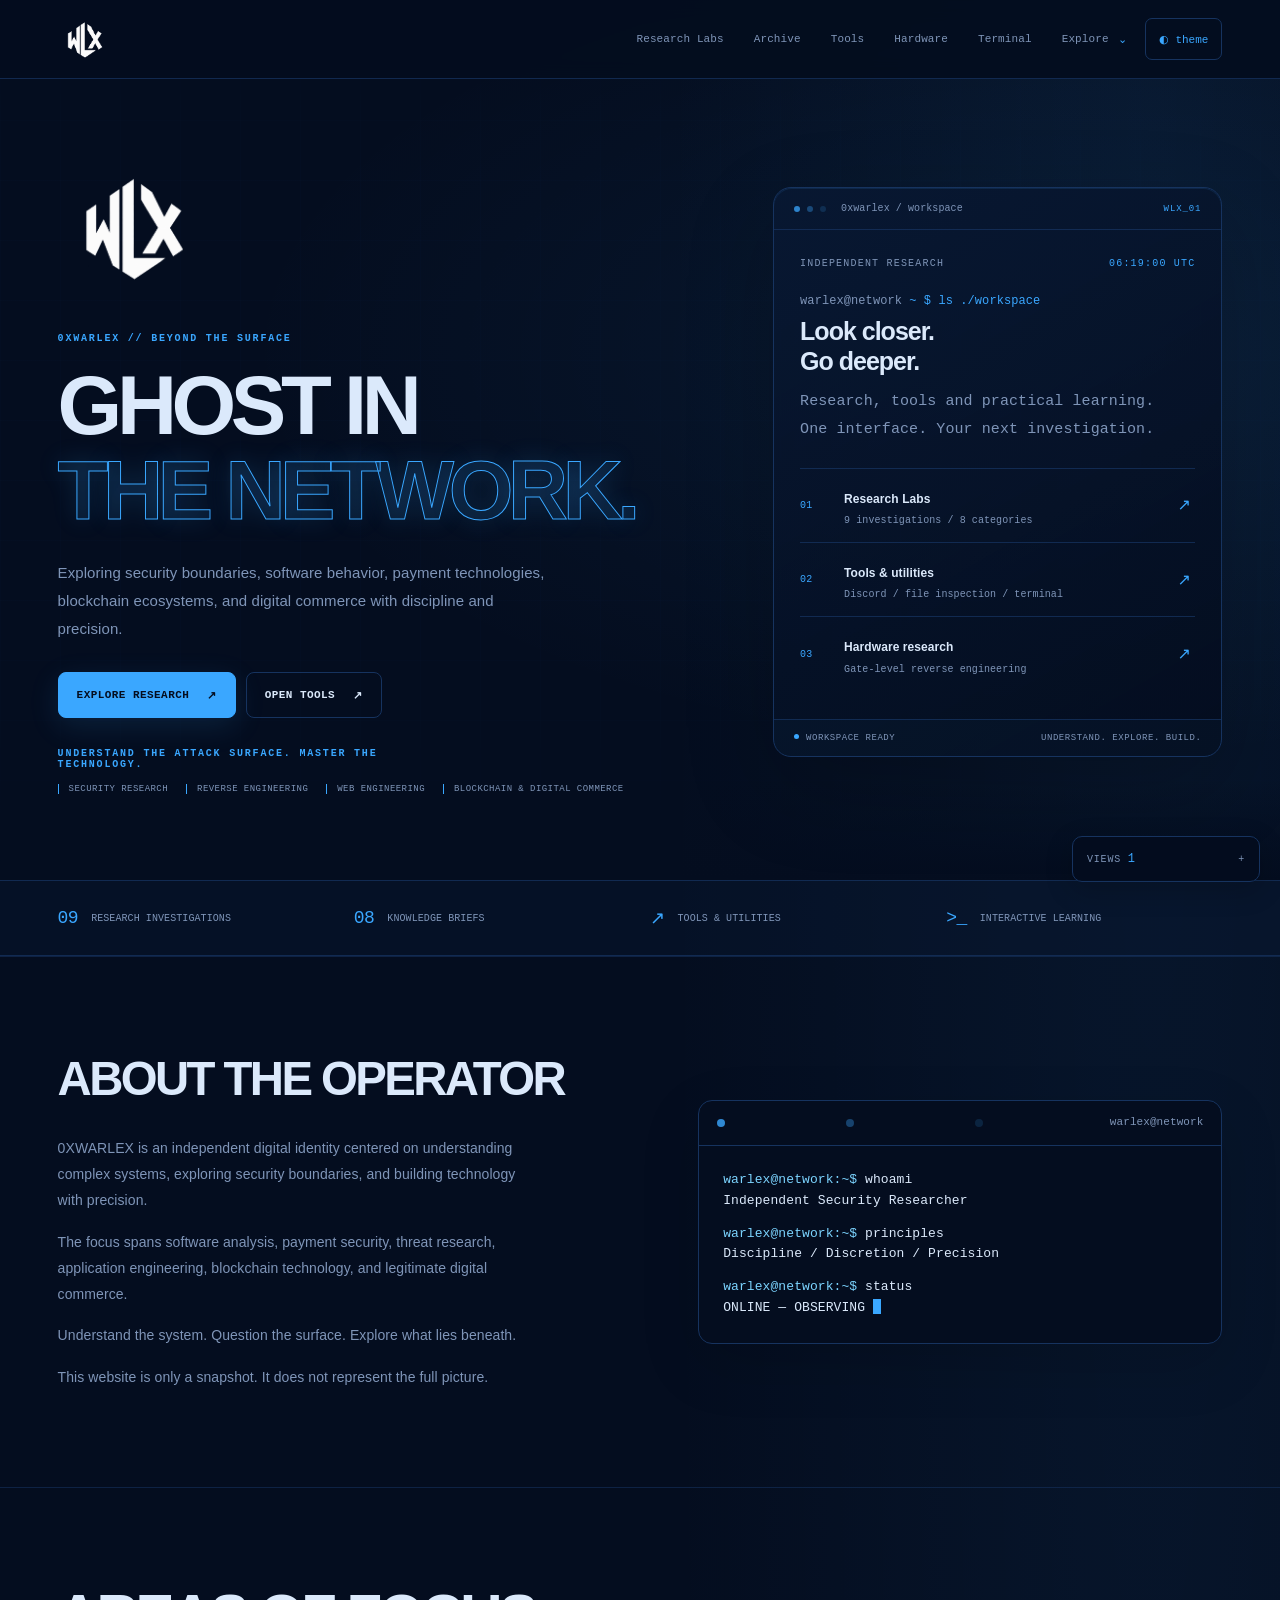
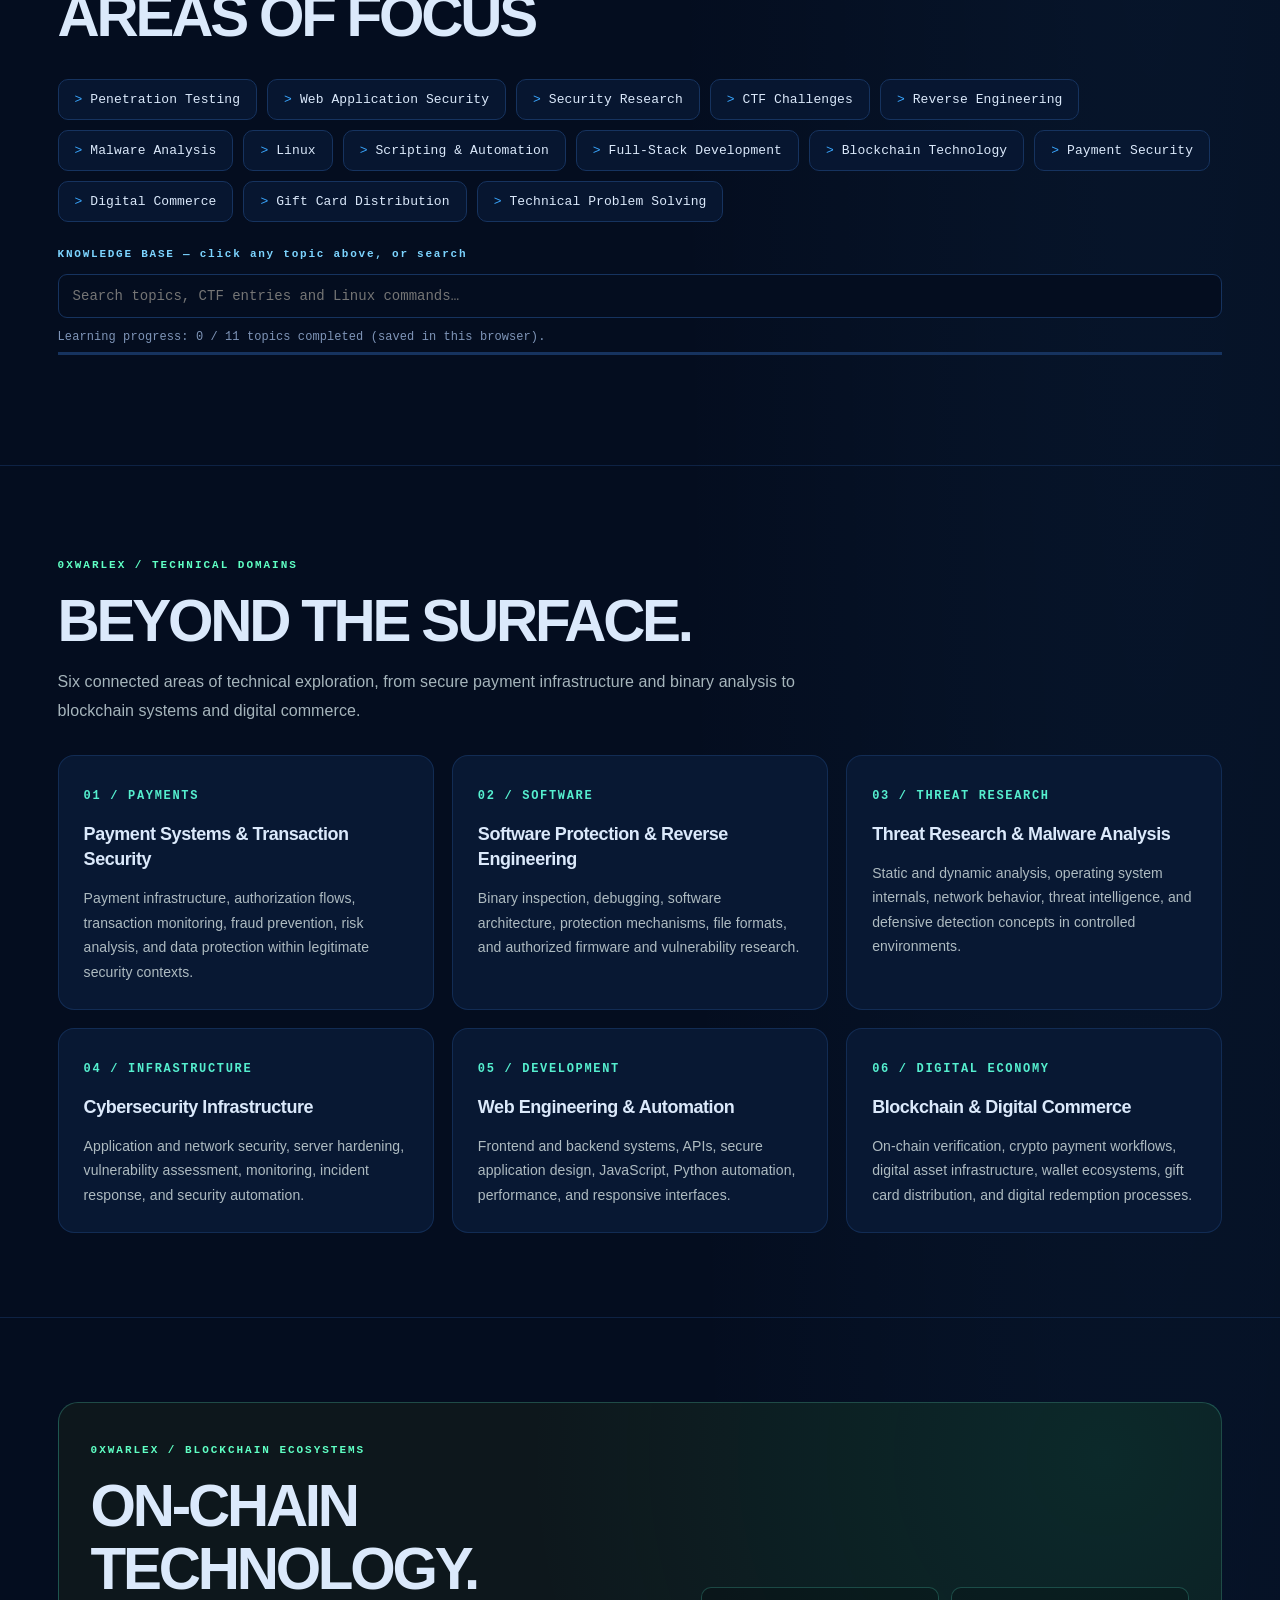
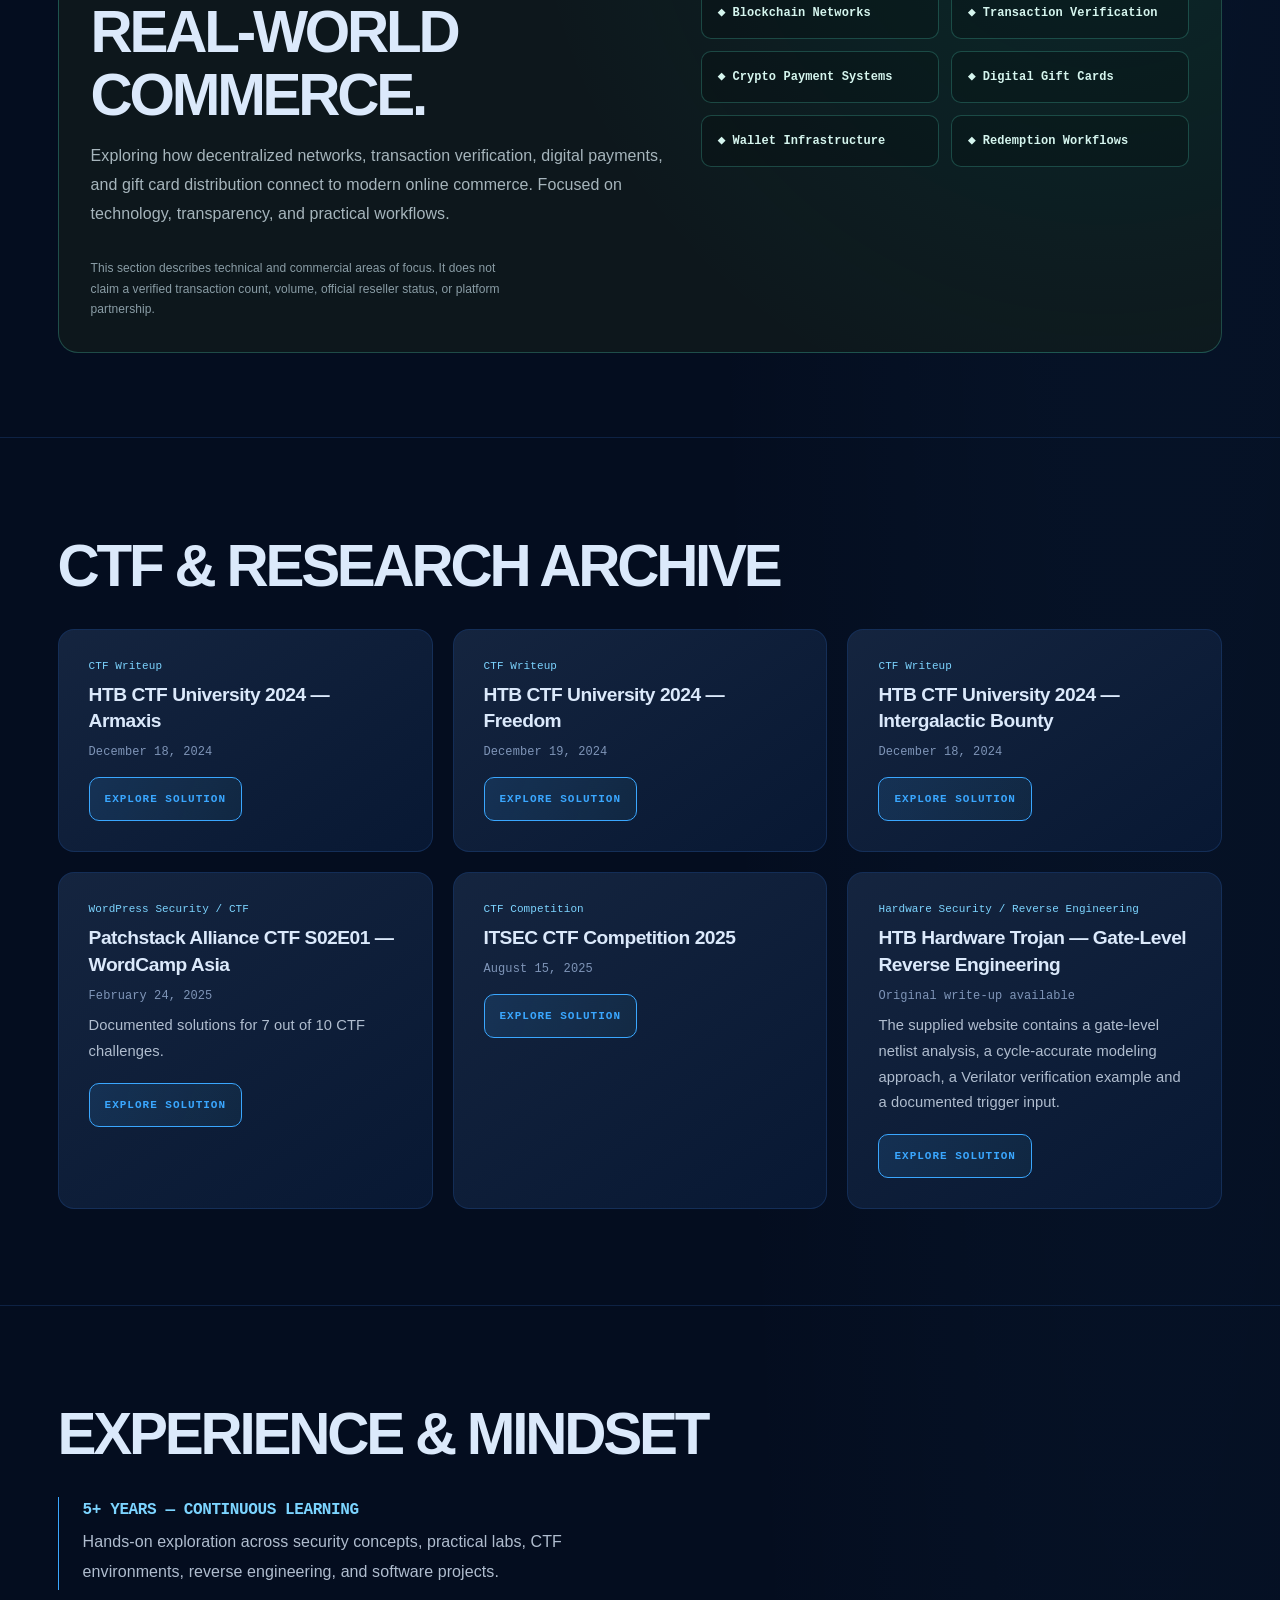
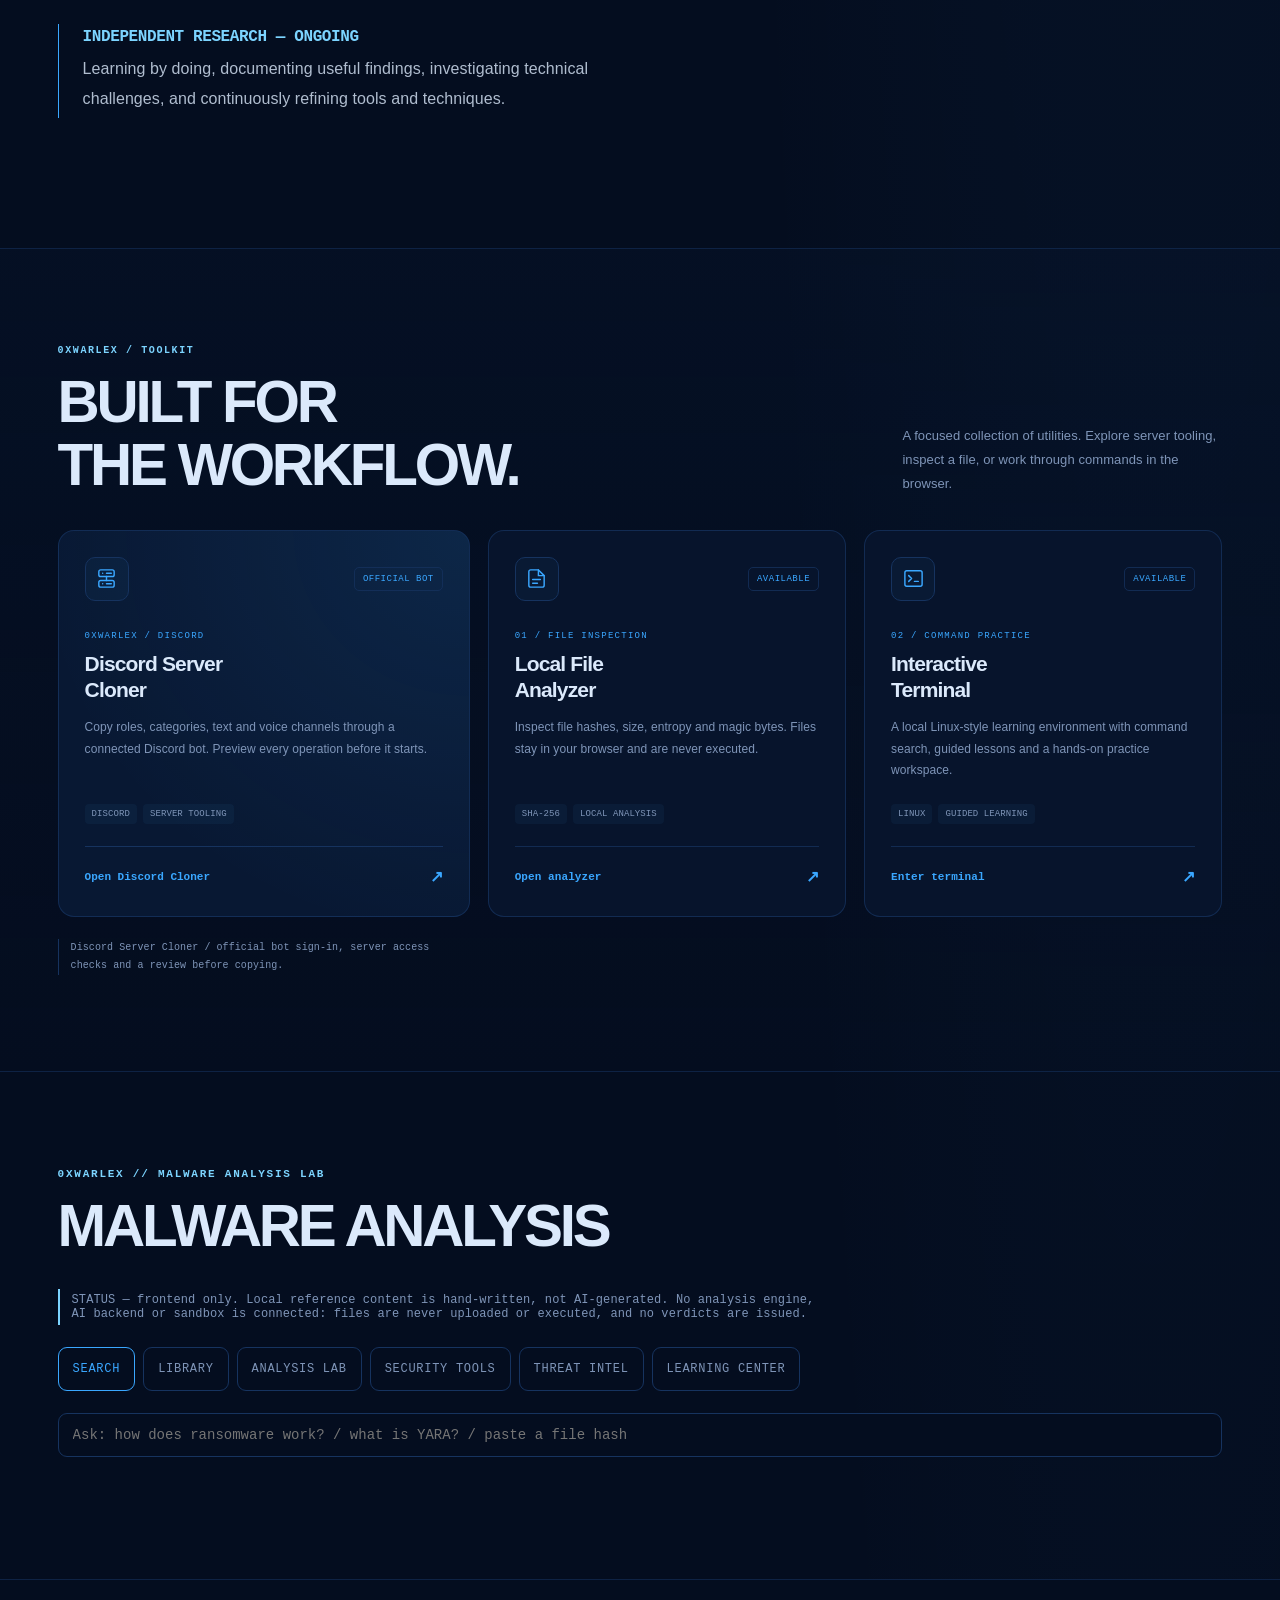
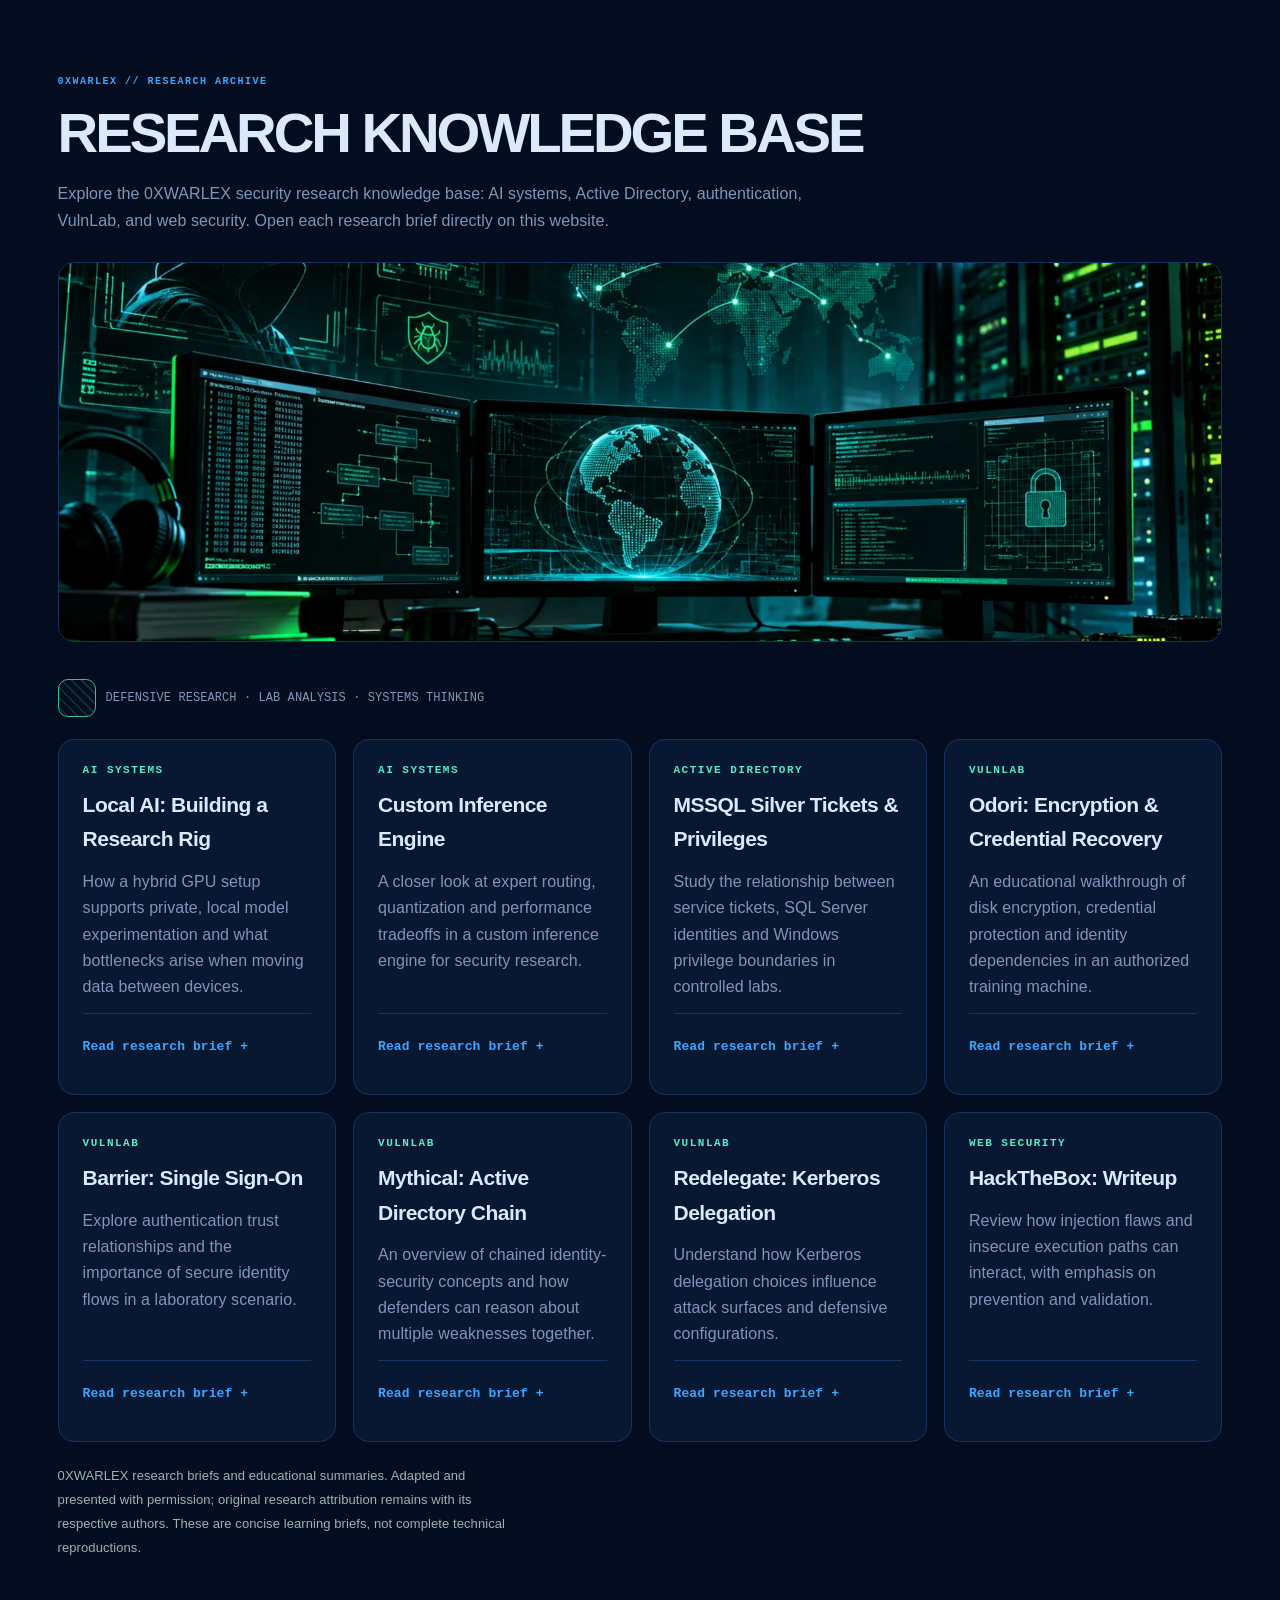
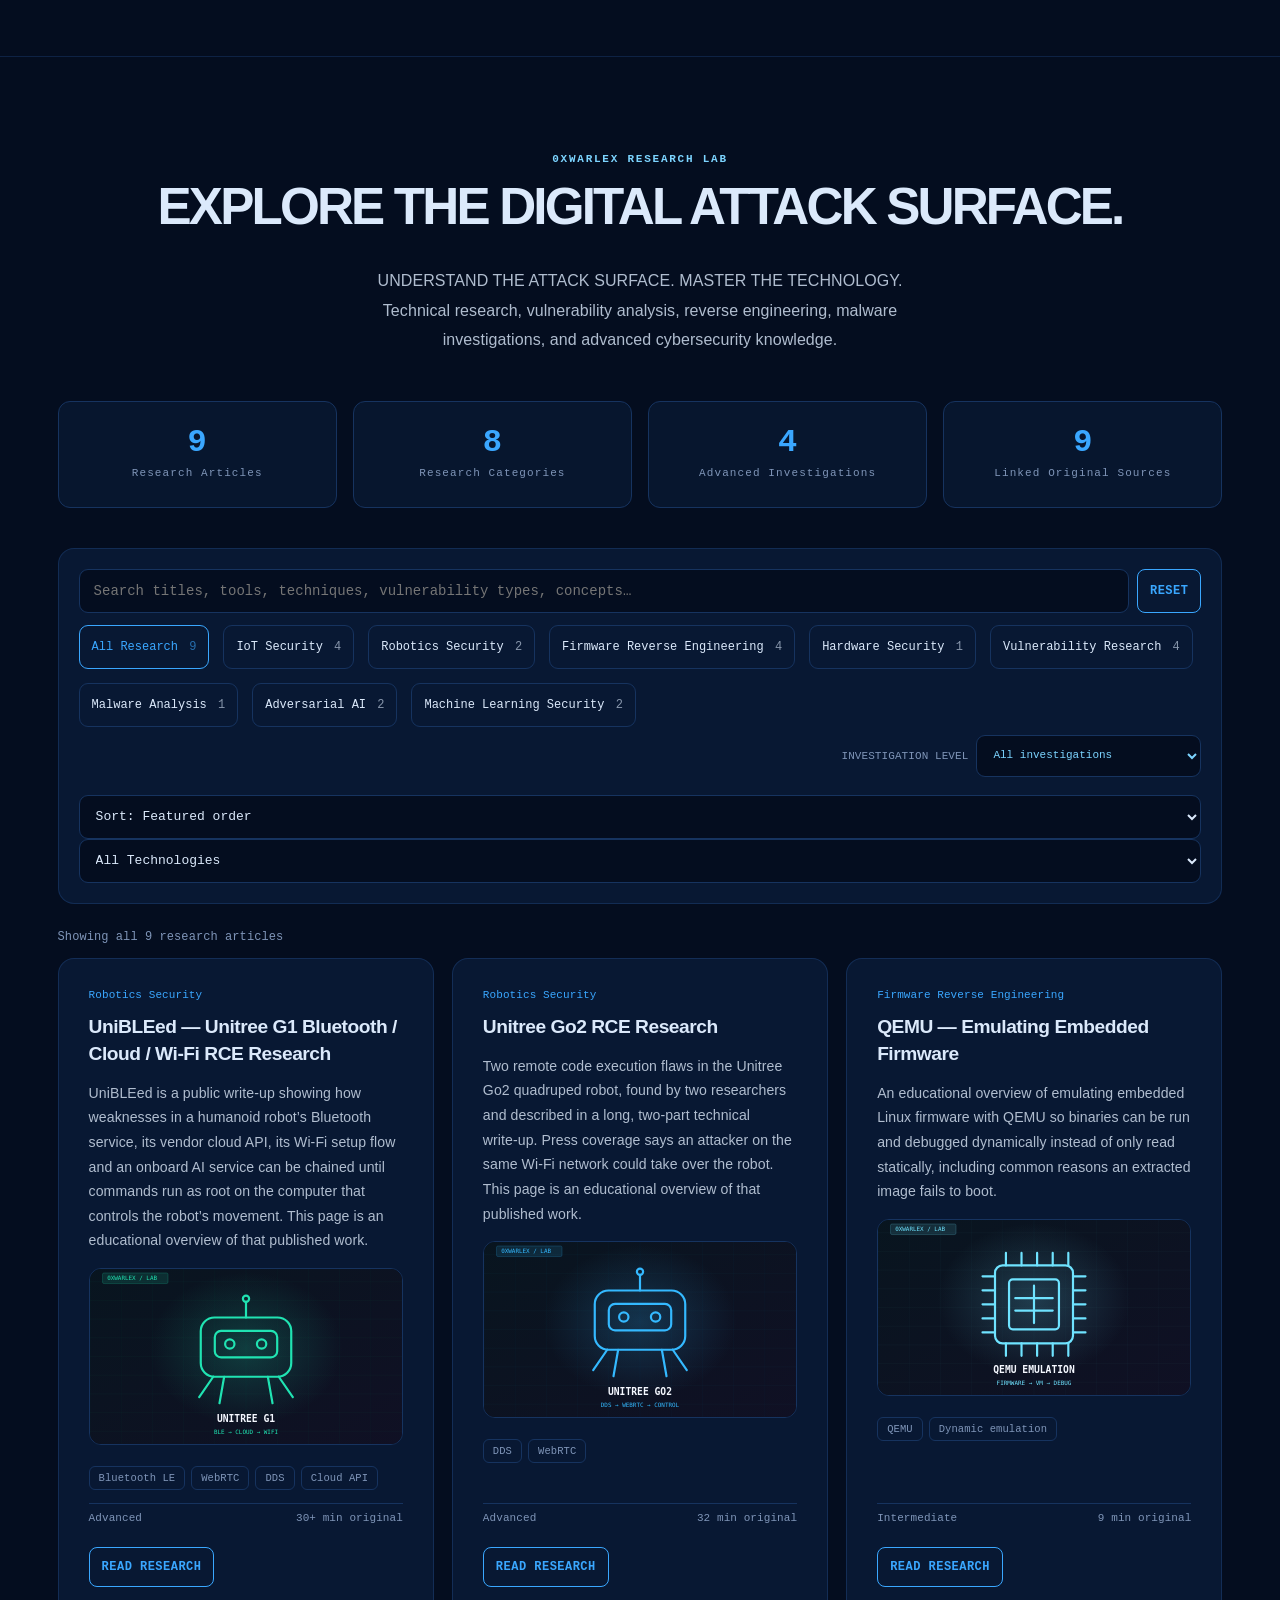
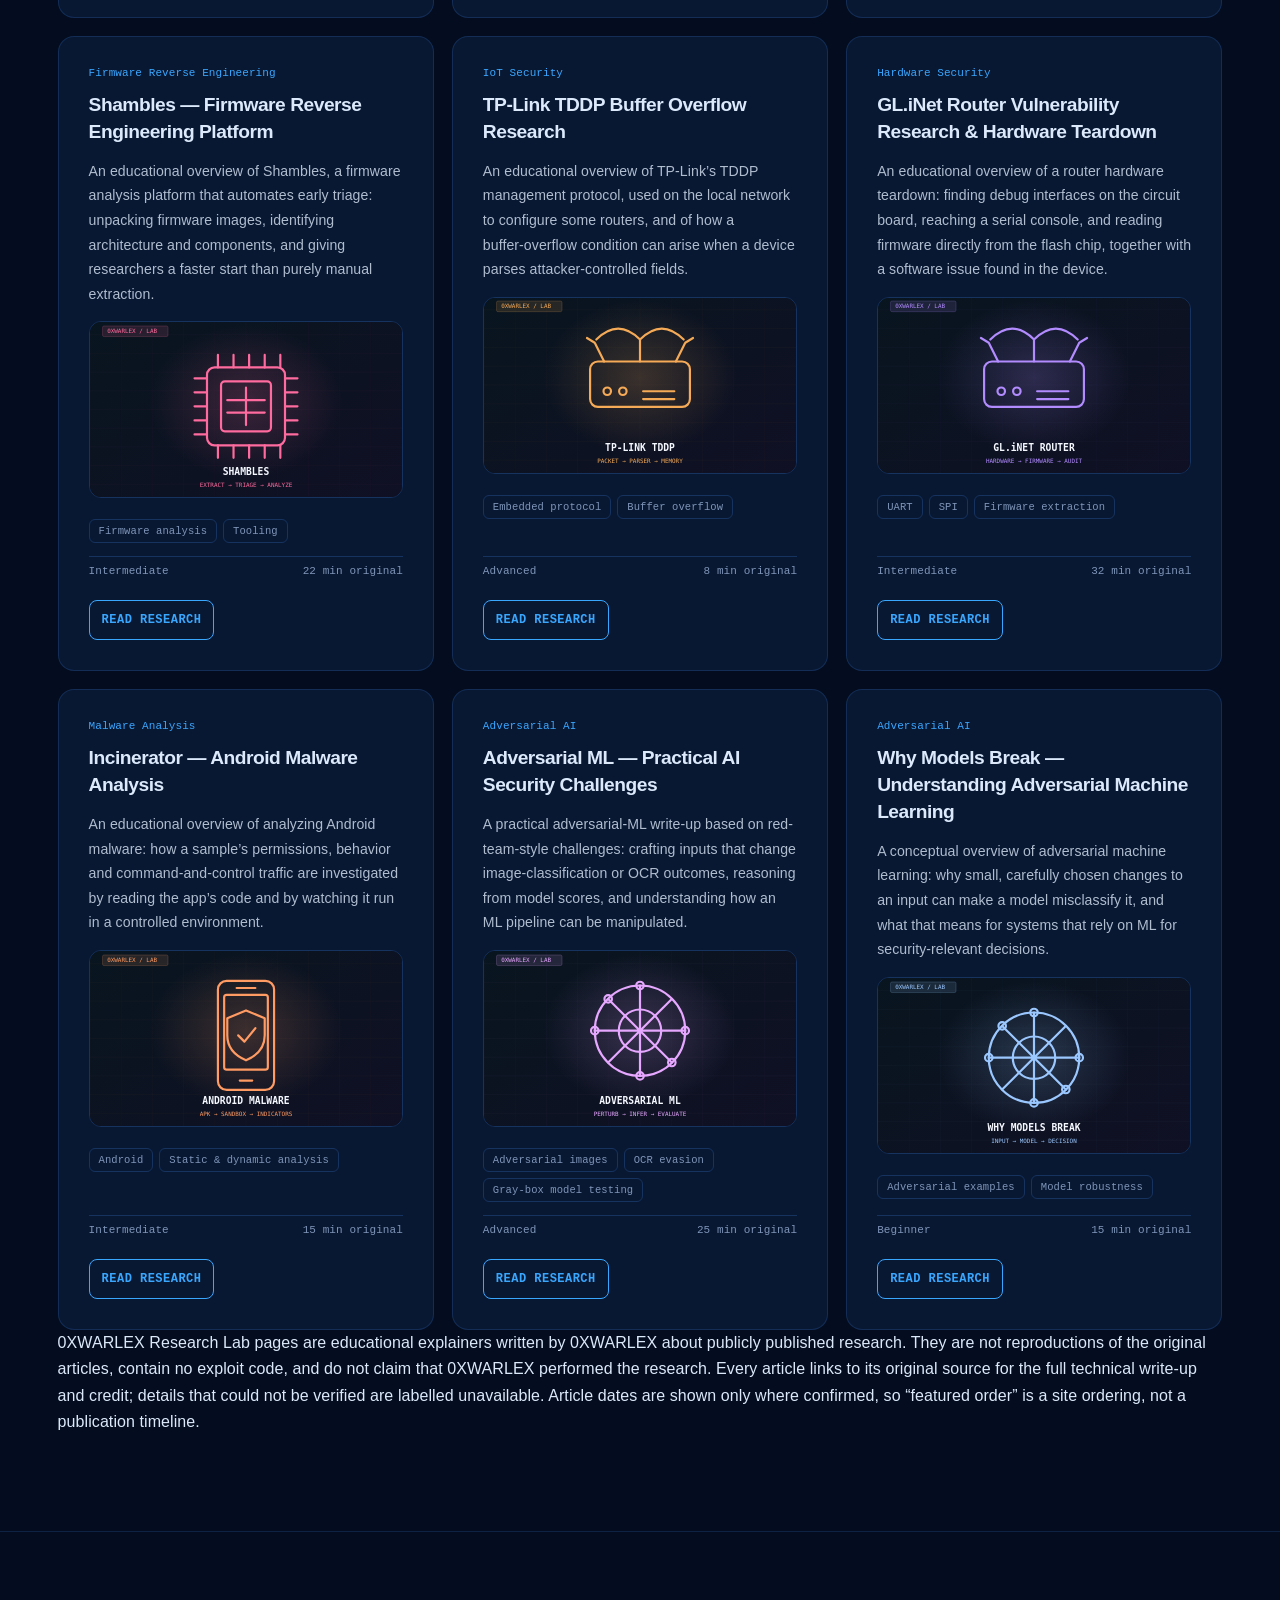
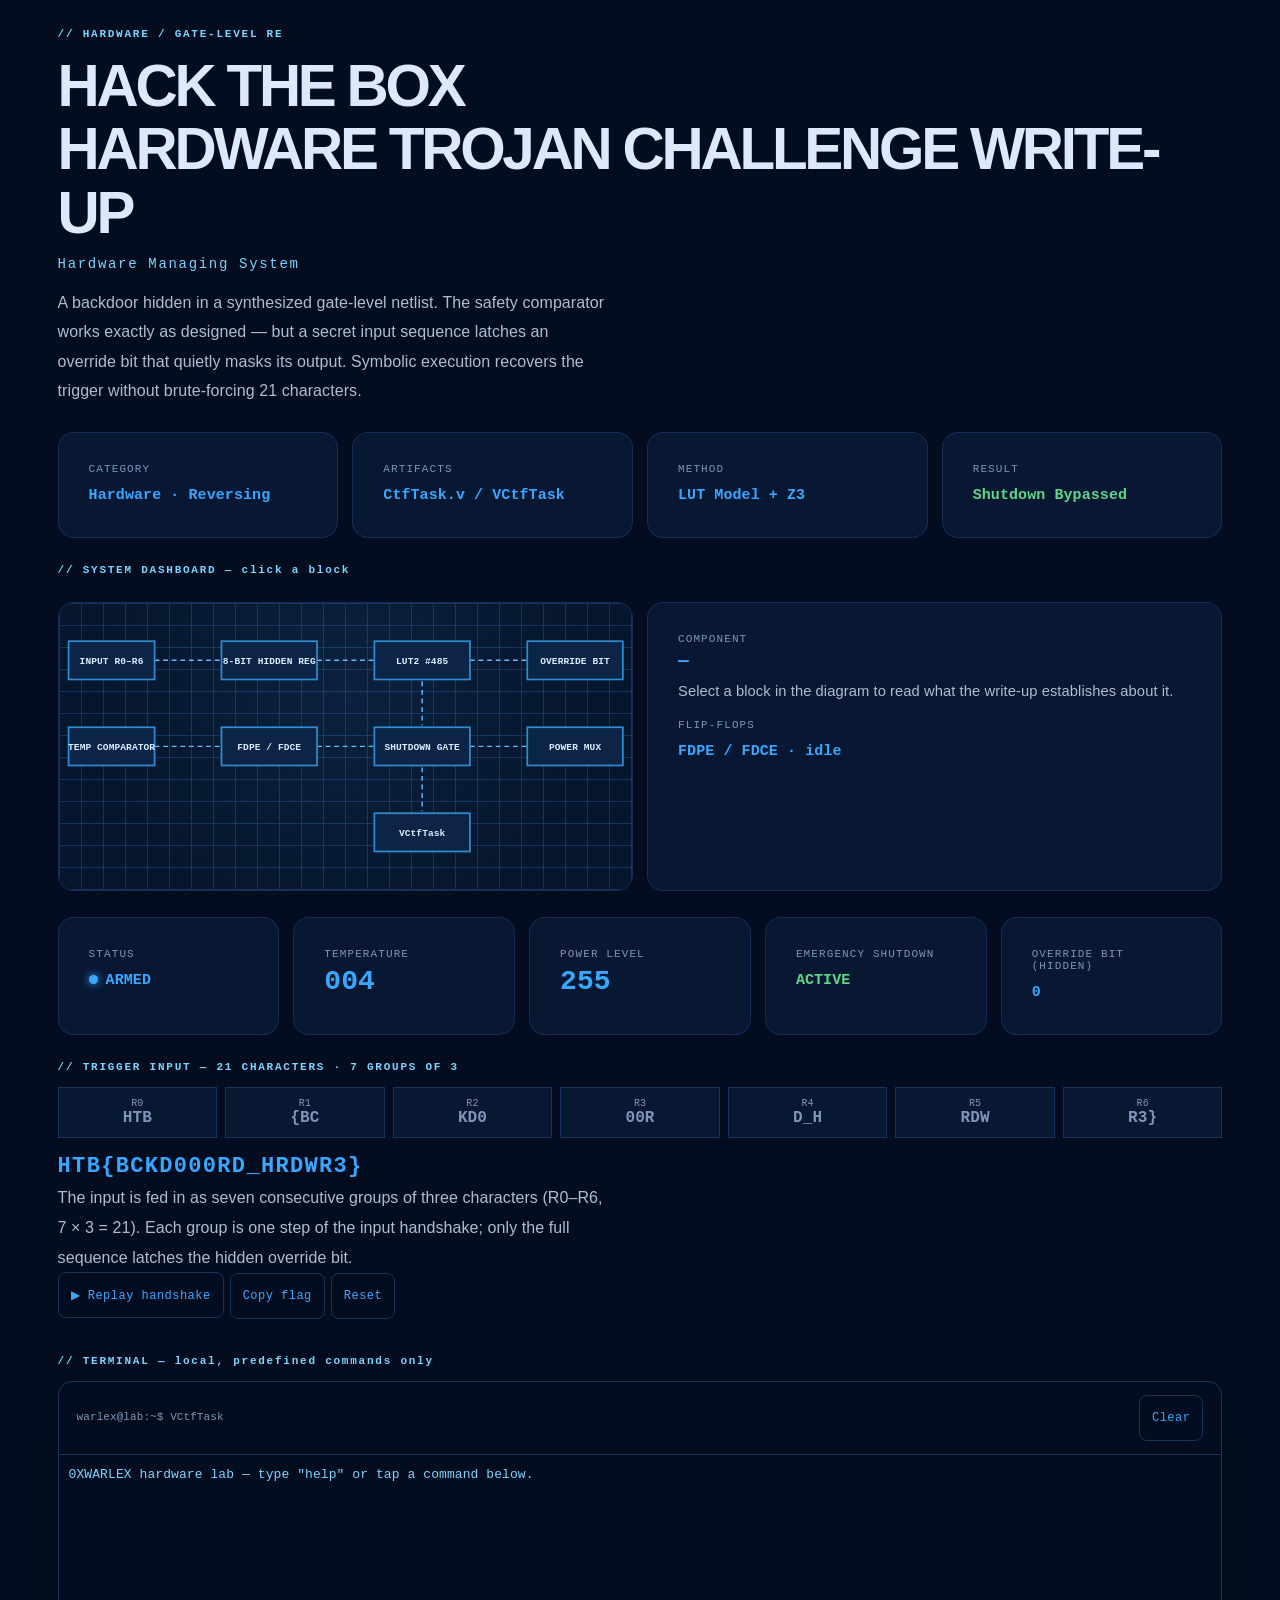
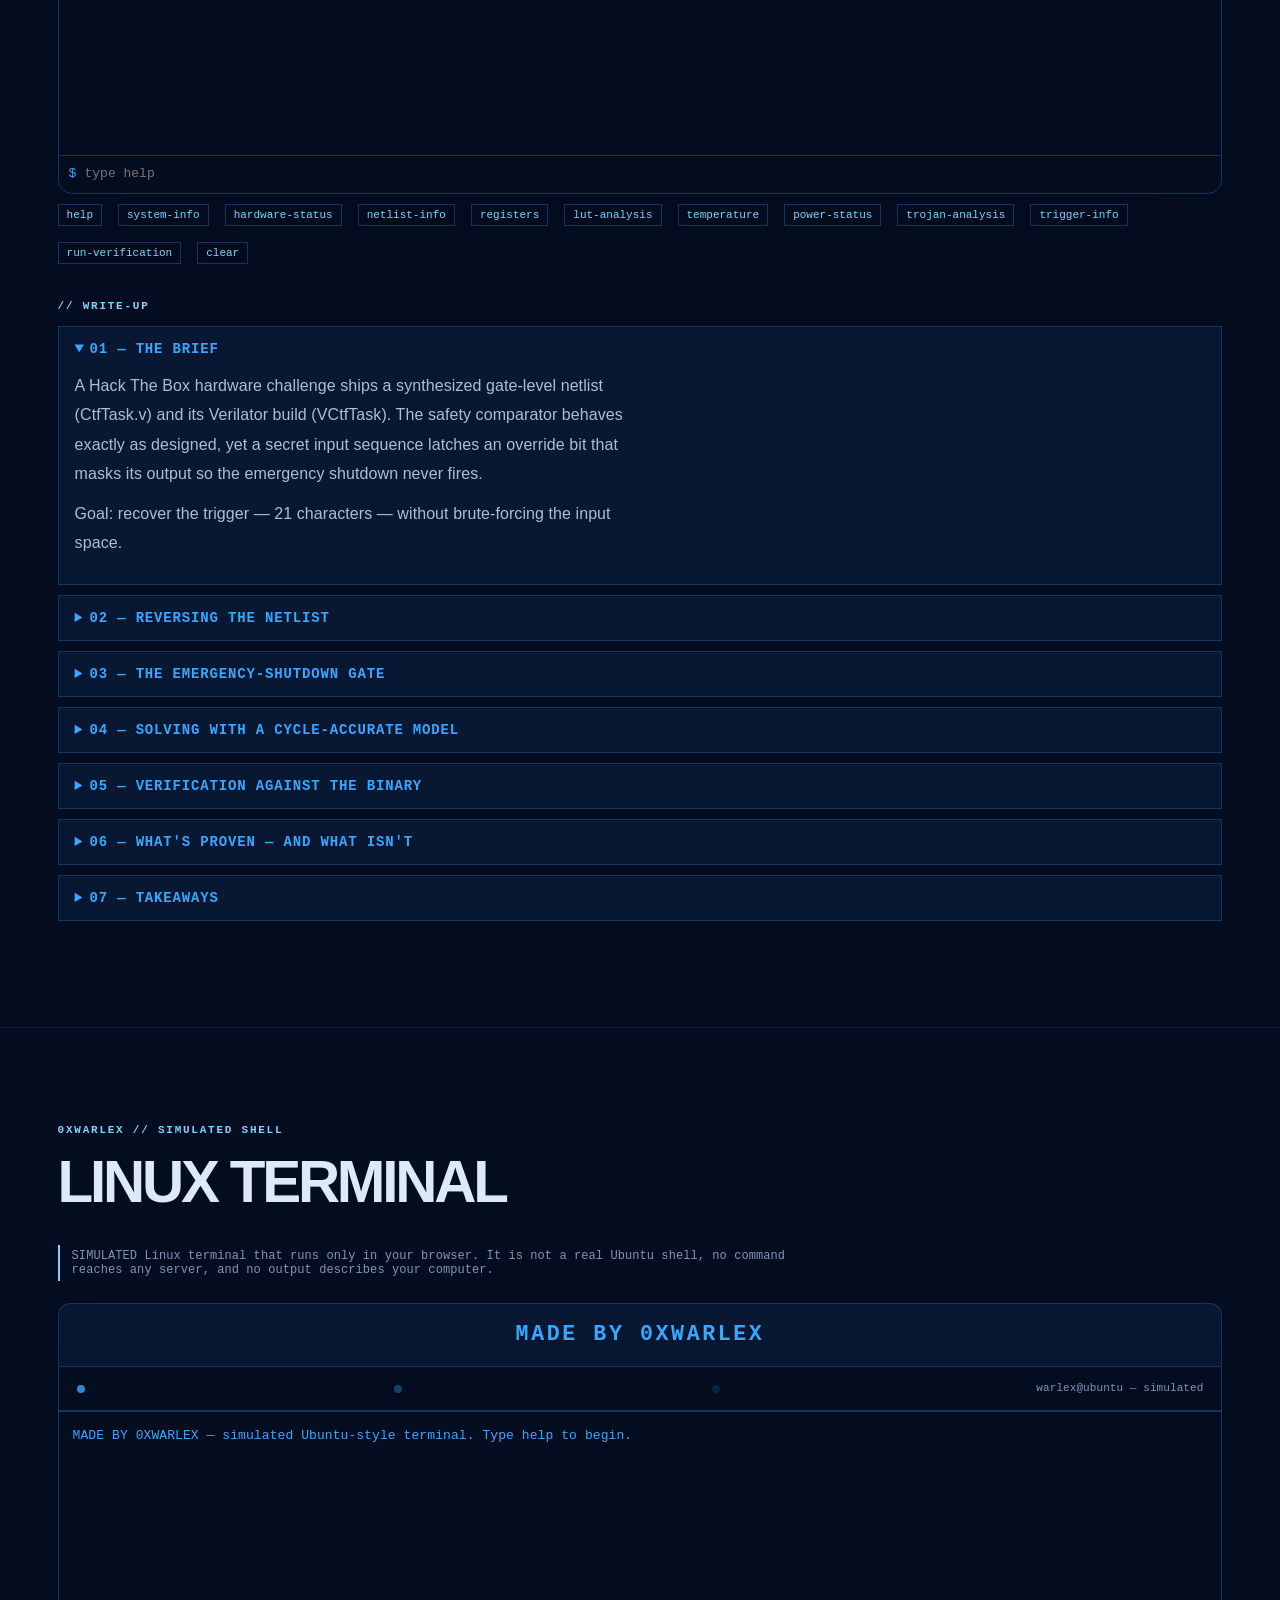
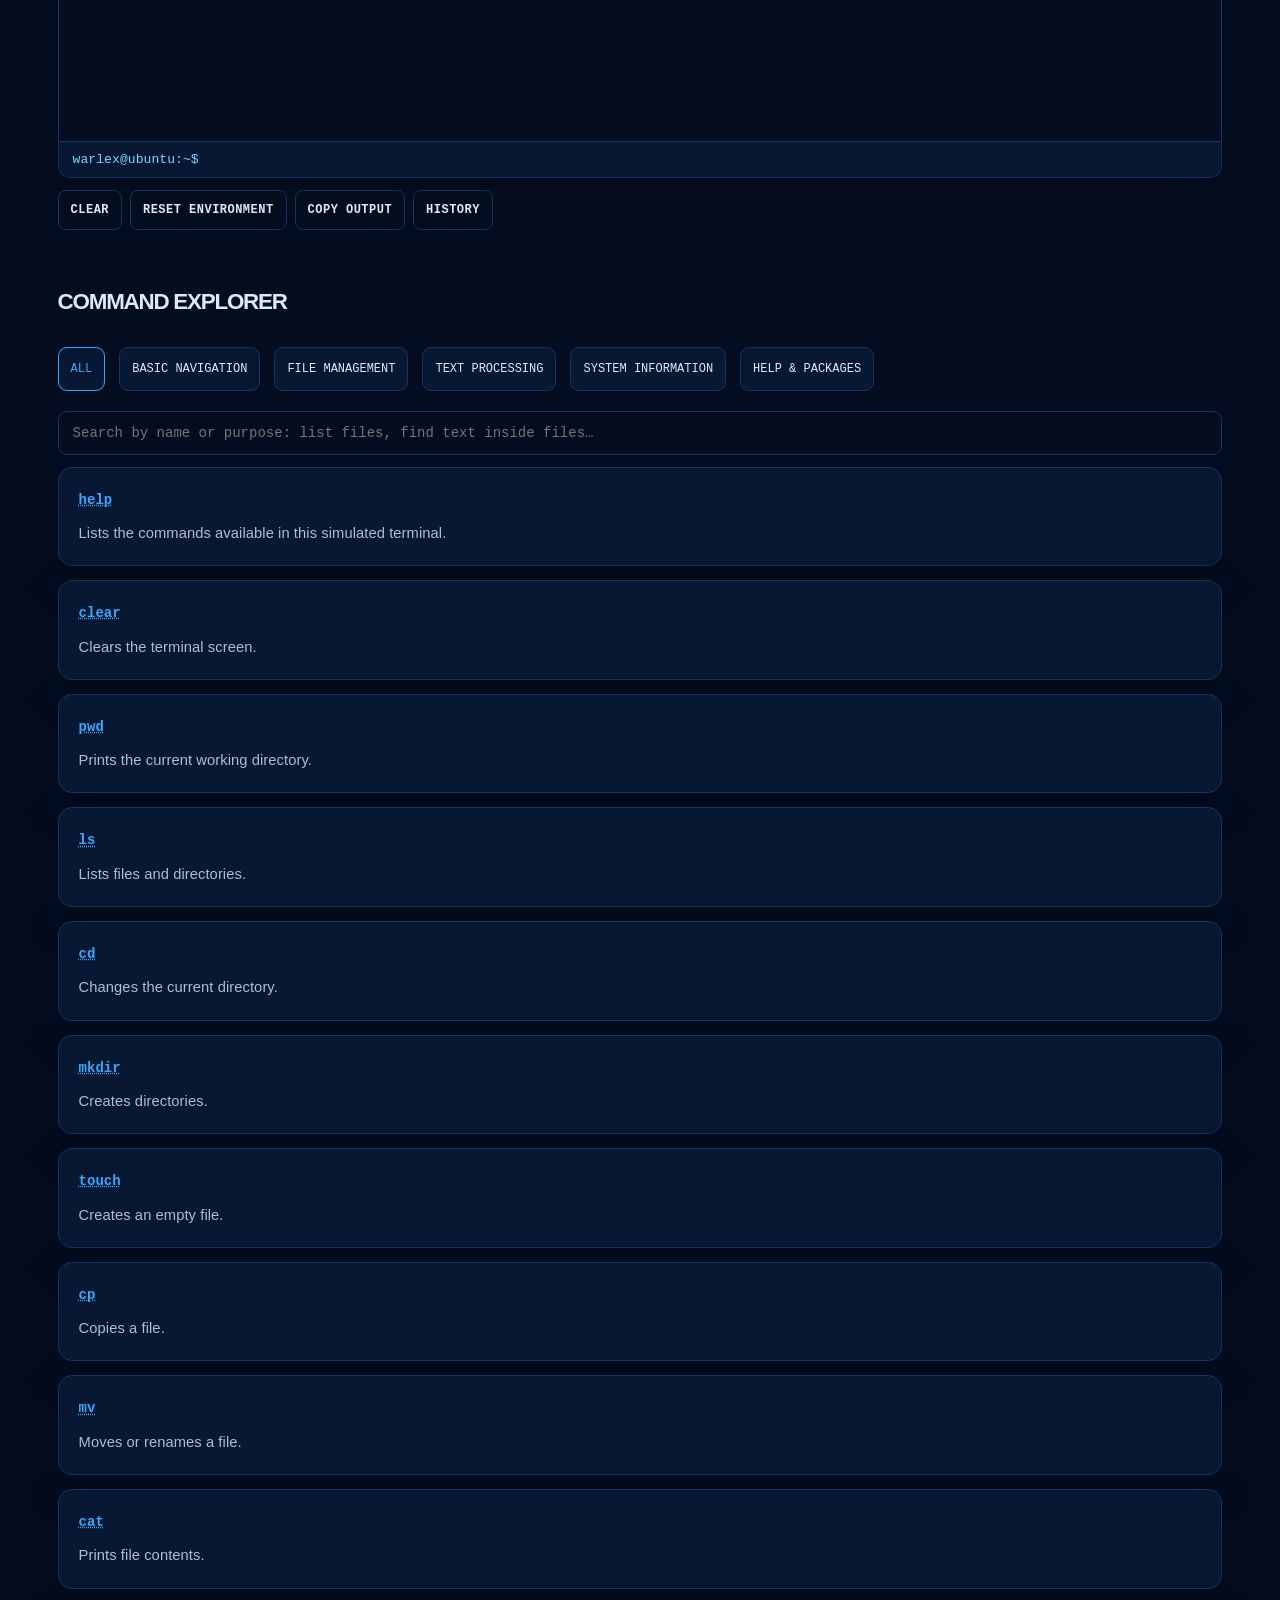
==== index.html @ 33caea85 "Add files via upload" ====
<!DOCTYPE html>

<html lang="en">
<head>
<meta charset="utf-8"/>
<meta content="width=device-width, initial-scale=1, viewport-fit=cover" name="viewport"/>
<title>0XWARLEX — Cybersecurity Research &amp; Technical Intelligence</title>
<meta content="An independent cybersecurity knowledge platform exploring IoT security, firmware reverse engineering, vulnerability research, malware analysis, and advanced security technologies." name="description"/>
<meta content="0XWARLEX, Cybersecurity Research, IoT Security, Firmware Analysis, Reverse Engineering, Vulnerability Research, Malware Analysis, Hardware Security" name="keywords"/>
<meta content="0XWARLEX" name="author"/>
<meta content="website" property="og:type"/>
<meta content="0XWARLEX" property="og:site_name"/>
<meta content="0XWARLEX — Cybersecurity Research &amp; Technical Intelligence" property="og:title"/>
<meta content="An independent cybersecurity knowledge platform exploring IoT security, firmware reverse engineering, vulnerability research, malware analysis, and advanced security technologies." property="og:description"/>
<meta content="summary" name="twitter:card"/>
<meta content="0XWARLEX — Cybersecurity Research &amp; Technical Intelligence" name="twitter:title"/>
<meta content="Independent Cybersecurity Research &amp; Technical Intelligence. Understand the attack surface. Master the technology." name="twitter:description"/>
<meta content="#0B0614" name="theme-color"/>
<link href="data:image/svg+xml,%3Csvg xmlns='http://www.w3.org/2000/svg' viewBox='0 0 32 32'%3E%3Crect width='32' height='32' fill='%230B0614'/%3E%3Ctext x='16' y='23' font-size='20' text-anchor='middle' fill='%23F044E8' font-family='monospace'%3EW%3C/text%3E%3C/svg%3E" rel="icon"/>
<script>
window.WXT={warlexgold:['0XWARLEX Gold','#050505','#0B0B0B','#2a2008','#FFC928','#8F6812','#F5F5F5','#A1A1A1'],midnight:['Midnight Black','#000','#0a0a0a','#2b2412','#e6b94d','#b8742a','#f3ead6','#a29a86'],darkgold:['Dark Gold','#0d0a06','#17110a','#3a2c15','#d4a63a','#a8692a','#ecdcb8','#a8977a'],white:['Pure White','#ffffff','#f3f3f6','#d6d6de','#8a5a00','#1f5f8b','#14161b','#585f6b'],silver:['Light Silver','#e9ebee','#f7f8fa','#c5c9d0','#4a5568','#7a5c1e','#1c2028','#5b6270'],cyber:['Cyberpunk','#0B0614','#160D25','#4A2866','#F044E8','#55D8F5','#E8DFF5','#B9A9CE'],matrix:['Matrix Green','#000','#030c05','#0f2a14','#2bff6a','#9be8a8','#cfeede','#6b9a78'],ocean:['Ocean Blue','#040d1f','#081833','#16335f','#3aa7ff','#7cd4ff','#dbe9fb','#7f95b8'],crimson:['Crimson Red','#0a0203','#16070a','#3d1015','#ff3b4e','#d98a52','#f4dcdc','#a38486'],amoled:['AMOLED','#000','#050505','#1a1a1a','#d9d9d9','#8a8a8a','#f2f2f2','#8a8a8a'],retro:['Retro Terminal','#0a0800','#140f00','#33260a','#ffb000','#33ff66','#ffd98a','#a68a4a']};
window.WXD='ocean';
window.WXrgb=function(h){h=h.replace('#','');if(h.length==3)h=h.replace(/./g,'$&$&');return parseInt(h.slice(0,2),16)+','+parseInt(h.slice(2,4),16)+','+parseInt(h.slice(4,6),16)};
(function(){var s=document.createElement('style'),c='';for(var k in WXT){var a=WXT[k];c+='[data-theme='+k+']{--bg:'+a[1]+';--panel:'+a[2]+';--line:'+a[3]+';--g:'+a[4]+';--c:'+a[5]+';--t:'+a[6]+';--m:'+a[7]+';--gr:'+WXrgb(a[4])+'}'}
s.textContent=c;document.head.appendChild(s);
window.WXset=function(k,save){
  if(!WXT[k])k=WXD;
  var root=document.documentElement,a=WXT[k],style=root.style;
  root.dataset.theme=k;
  /* Set tokens inline so later :root declarations cannot override a selected palette. */
  style.setProperty('--bg',a[1]);
  style.setProperty('--panel',a[2]);
  style.setProperty('--line',a[3]);
  style.setProperty('--g',a[4]);
  style.setProperty('--c',a[5]);
  style.setProperty('--t',a[6]);
  style.setProperty('--m',a[7]);
  style.setProperty('--gr',WXrgb(a[4]));
  var m=document.querySelector('meta[name=theme-color]');if(m)m.content=a[1];
  if(save){try{localStorage.setItem('warlex-theme',k)}catch(e){}}
};
var k=WXD;try{k=localStorage.getItem('warlex-theme')||WXD;if(k==='warlexgold'||!localStorage.getItem('warlex-ocean-default-v1')){k=WXD;localStorage.setItem('warlex-ocean-default-v1','1');localStorage.setItem('warlex-theme',k)}}catch(e){}WXset(k,false)})();
</script>
<style>
:root{--bg:#0B0614;--panel:#160D25;--line:#4A2866;--g:#F044E8;--gr:240,68,232;--c:#55D8F5;--t:#E8DFF5;--m:#B9A9CE;--mono:ui-monospace,"SF Mono","Cascadia Code",Menlo,Consolas,monospace;--sans:"Helvetica Neue",Arial,system-ui,sans-serif}
*{box-sizing:border-box;margin:0;padding:0}
html{scroll-behavior:smooth;scroll-padding-top:76px}
section[id]{scroll-margin-top:76px}
body{background:var(--bg);color:var(--t);font:16px/1.65 var(--sans);-webkit-font-smoothing:antialiased;overflow-x:hidden}
html{color-scheme:dark}
html[data-theme=white],html[data-theme=silver]{color-scheme:light}
a{color:inherit;text-decoration:none}
:focus-visible{outline:2px solid var(--g);outline-offset:3px}
.mono{font-family:var(--mono)}
.wrap{max-width:1080px;margin:0 auto;padding:0 22px}img{max-width:100%}button,input,select{font:inherit}
section{padding:96px 0;border-top:1px solid var(--line)}
h2{font:700 clamp(1.7rem,4vw,2.5rem)/1.1 var(--sans);letter-spacing:-.02em;margin-bottom:28px}
.tag{font:12px var(--mono);color:var(--g);letter-spacing:.08em;margin-bottom:14px;display:block}
p{max-width:62ch;color:var(--t)}

/* intro */
#intro{position:fixed;inset:0;z-index:100;background:var(--bg);padding:28px;display:flex;flex-direction:column;font:13px/1.7 var(--mono);color:var(--g);transition:opacity .7s}
#intro.out{opacity:0;pointer-events:none}
#intro{animation:introAway .4s 9s forwards}@keyframes introAway{to{opacity:0;visibility:hidden;pointer-events:none}}
#log{flex:1;overflow:hidden;white-space:pre-wrap;max-width:860px;width:100%;margin:0 auto}
#log .w{font-size:clamp(1.1rem,3vw,1.6rem);color:var(--t);margin-bottom:14px;letter-spacing:.05em}
#log .a{color:var(--g);font-size:clamp(5px,1.6vw,12px);line-height:1.15;margin:10px 0;text-shadow:0 0 8px rgba(var(--gr),.35)}
#log .ts{color:var(--m)}
.cur{display:inline-block;width:.6em;height:1.1em;background:var(--g);vertical-align:-.2em;animation:bl 1s steps(1) infinite}
@keyframes bl{50%{opacity:0}}
#ibar{max-width:860px;width:100%;margin:0 auto;display:flex;align-items:center;gap:16px}
#ibar .tr{flex:1;height:2px;background:var(--line)}
#ibar .fi{height:100%;width:0;background:var(--g);box-shadow:0 0 8px var(--g)}
#skip{background:none;border:1px solid var(--line);color:var(--m);font:12px var(--mono);padding:6px 12px;cursor:pointer}
#skip:hover{color:var(--g);border-color:var(--g)}

/* nav */
header{position:fixed;top:0;left:0;right:0;z-index:80;background:color-mix(in srgb,var(--bg) 90%,transparent);backdrop-filter:blur(10px);-webkit-backdrop-filter:blur(10px);border-bottom:1px solid var(--line)}
nav{display:flex;align-items:center;justify-content:space-between;gap:18px;min-height:56px;height:auto}
.logo{font:700 15px var(--mono);letter-spacing:.2em;color:var(--g)}
nav ul{display:flex;align-items:center;gap:clamp(8px,1.15vw,16px);list-style:none;font:11px var(--mono);min-width:0}nav ul li{list-style:none;white-space:nowrap}
nav ul a{color:var(--m);transition:color .2s}
nav ul a:hover{color:var(--g)}
#menu{display:none;background:none;border:1px solid var(--line);color:var(--g);font:12px var(--mono);padding:6px 10px}
@media(max-width:1080px){nav{height:56px;min-height:56px}#menu{display:block;min-height:40px;touch-action:manipulation}nav ul{display:none;position:absolute;top:56px;left:0;right:0;max-height:calc(100dvh - 56px);overflow-y:auto;overscroll-behavior:contain;flex-direction:column;align-items:stretch;gap:0;background:var(--bg);border-bottom:1px solid var(--line);box-shadow:0 16px 30px rgba(0,0,0,.35);padding:6px 0}nav ul.open{display:flex}nav ul li{width:100%}nav ul a,nav ul button{display:flex;width:100%;min-height:46px;align-items:center;padding:12px 22px;text-align:left}nav ul li+li{border-top:1px solid color-mix(in srgb,var(--line) 55%,transparent)}}
@media(min-width:1081px){nav ul{flex-wrap:nowrap}nav ul a{white-space:nowrap}}

/* hero */
#hero{min-height:100vh;display:flex;align-items:center;border:0;padding:120px 0 80px;background:radial-gradient(ellipse at 20% 30%,rgba(var(--gr),.05),transparent 60%)}
h1{font:800 clamp(3rem,11vw,8rem)/.92 var(--sans);letter-spacing:-.045em;margin:18px 0 28px}
h1 span{display:block}
h1 .o{color:transparent;-webkit-text-stroke:1.5px var(--g)}
.btns{display:flex;flex-wrap:wrap;gap:14px;margin:34px 0 36px}
.btn{font:600 13px var(--mono);letter-spacing:.08em;padding:14px 22px;border:1px solid var(--g);color:var(--g);transition:.25s;display:inline-block;background:none;cursor:pointer}
.btn:hover{background:var(--g);color:var(--bg);box-shadow:0 0 22px rgba(var(--gr),.3)}
.btn.s{border-color:var(--line);color:var(--t)}
.btn.s:hover{border-color:var(--g);background:none;color:var(--g)}
.labels{display:flex;flex-wrap:wrap;gap:10px;font:11px var(--mono);color:var(--m)}
.labels span{border-left:2px solid var(--g);padding-left:8px}

/* about */
.grid2{display:grid;grid-template-columns:1.1fr 1fr;gap:48px;align-items:start}
@media(max-width:860px){.grid2{grid-template-columns:1fr}}
.about p+p{margin-top:16px}
.term{background:var(--panel);border:1px solid var(--line);font:13px/1.8 var(--mono)}
.term .bar{padding:9px 14px;border-bottom:1px solid var(--line);color:var(--m);font-size:11px;display:flex;gap:6px;align-items:center}
.term .bar i{width:8px;height:8px;border-radius:50%;background:var(--line)}
.term .bd{padding:18px}
.term .p{color:var(--g)}
.term .r{color:var(--t);margin-bottom:12px}

/* focus */
.chips{display:flex;flex-wrap:wrap;gap:12px}
.chip{font:13px var(--mono);padding:11px 16px;border:1px solid var(--line);background:var(--panel);color:var(--t);transition:.25s}
.chip::before{content:"> ";color:var(--g)}
.chip:hover{border-color:var(--g);transform:translateY(-2px)}

/* cards */
.cards{display:grid;grid-template-columns:repeat(auto-fill,minmax(300px,1fr));gap:18px}
.card{background:var(--panel);border:1px solid var(--line);padding:24px;transition:.3s;position:relative}
.card:hover{border-color:var(--g);transform:translateY(-4px);box-shadow:0 10px 30px rgba(var(--gr),.06)}
.card h3{font:600 1.05rem/1.35 var(--sans);margin:10px 0 8px}
.meta{font:12px var(--mono);color:var(--m)}
.cat{font:11px var(--mono);color:var(--c)}
.card p{font-size:.92rem;margin-top:10px}

/* exp */
.exp{border-left:1px solid var(--g);padding:4px 0 4px 24px;margin-bottom:34px}
.exp h3{font:600 1rem var(--mono);color:var(--g);margin-bottom:8px}

/* contact */
#contact h2{font-size:clamp(2.2rem,7vw,4.5rem)}
.links{margin-top:36px;border-top:1px solid var(--line);max-width:640px}
.row{display:flex;align-items:center;gap:14px;padding:18px 0;border-bottom:1px solid var(--line);font:14px var(--mono);flex-wrap:wrap}
.row b{width:90px;color:var(--m);font-weight:400;font-size:12px}
.row a.v,.row .v{color:var(--t);transition:color .2s;word-break:break-all}
.row a.v:hover{color:var(--g)}
.cp{margin-left:auto;background:none;border:1px solid var(--line);color:var(--m);font:11px var(--mono);padding:5px 10px;cursor:pointer;transition:.2s}
.cp:hover{color:var(--g);border-color:var(--g)}
footer{border-top:1px solid var(--line);padding:34px 0;font:12px var(--mono);color:var(--m)}
footer .wrap{display:flex;flex-wrap:wrap;gap:12px;justify-content:space-between}
footer a:hover{color:var(--g)}

.rv{opacity:0;transform:translateY(14px);transition:opacity .7s,transform .7s}
.rv.in{opacity:1;transform:none}

/* cursor */
#cd,#cr{display:none}
@media(hover:hover) and (pointer:fine){
 body.cc,body.cc a,body.cc button{cursor:none}
 body.cc #cd,body.cc #cr{display:block;position:fixed;top:0;left:0;pointer-events:none;z-index:200;border-radius:50%}
 #cd{width:7px;height:7px;background:var(--g);margin:-3.5px 0 0 -3.5px;box-shadow:0 0 8px var(--g)}
 #cr{width:34px;height:34px;margin:-17px 0 0 -17px;border:1px solid rgba(var(--gr),.5);transition:width .25s,height .25s,margin .25s,background .25s}
 #cr.h{width:56px;height:56px;margin:-28px 0 0 -28px;background:rgba(var(--gr),.08)}
}
@media(prefers-reduced-motion:reduce){html{scroll-behavior:auto}*,*::before,*::after{animation:none!important;transition:none!important}.rv{opacity:1;transform:none}.hero-logo-wrap,#intro .intro-logo{opacity:1;transform:none}.wxp{display:none}}

/* malware analysis platform */
.tabs{display:flex;flex-wrap:wrap;gap:8px;margin:0 0 22px}
.tabs button{background:none;border:1px solid var(--line);color:var(--m);font:12px var(--mono);letter-spacing:.06em;padding:9px 14px;cursor:pointer;transition:.2s}
.tabs button:hover,.tabs button[aria-selected=true]{color:var(--g);border-color:var(--g)}
.pn{background:var(--panel);border:1px solid var(--line);padding:18px 20px;margin-bottom:14px}
.pn p{max-width:none;margin-top:8px;font-size:.92rem}
.pn summary{cursor:pointer;font:600 14px var(--mono);color:var(--g)}
.pn p b{font:12px var(--mono);color:var(--c);font-weight:400;display:block}
input.q{width:100%;background:var(--bg);border:1px solid var(--line);color:var(--t);font:14px var(--mono);padding:13px 14px;margin-bottom:12px}
input.q:focus{border-color:var(--g);outline:none}
.bdg{font:11px var(--mono);padding:2px 8px;border:1px solid var(--c);color:var(--c);margin-left:8px;display:inline-block}
.bdg.w{border-color:var(--c);color:var(--c)}
.bdg.x{border-color:#e06a6a;color:#e06a6a}
.sbar{font:12px var(--mono);color:var(--m);border-left:2px solid var(--c);padding:4px 0 4px 12px;margin-bottom:22px;max-width:760px}
.tw{overflow-x:auto}
table{border-collapse:collapse;width:100%;font:12px/1.6 var(--mono)}
td,th{border-bottom:1px solid var(--line);padding:8px 10px;text-align:left;vertical-align:top}
th{color:var(--m);font-weight:400;white-space:nowrap}
td{word-break:break-all}
.mrow{display:flex;gap:8px;flex-wrap:wrap;margin-bottom:12px}
.mrow .q{flex:1;min-width:220px;margin:0}
.chips.f button{font:12px var(--mono);background:var(--panel);border:1px solid var(--line);color:var(--t);padding:7px 12px;cursor:pointer}
.chips.f button[aria-pressed=true]{border-color:var(--g);color:var(--g)}
.chips.f{gap:8px;margin-bottom:14px}
.ld::after{content:"_";animation:bl 1s steps(1) infinite}
@media print{body *{visibility:hidden}#m-rep,#m-rep *{visibility:visible}#m-rep{position:absolute;left:0;top:0;width:100%;background:#fff;color:#000}#m-rep *{color:#000!important;border-color:#999!important}}

/* learning platform + terminal */
.chip{cursor:pointer}#archive .card{cursor:pointer}.chip.dn::after{content:" ✓";color:var(--g)}
.md{position:fixed;inset:0;z-index:90;background:rgba(3,5,6,.92);display:flex;justify-content:center;padding:calc(env(safe-area-inset-top,0px) + 12px) 12px 12px;overflow:auto}
.md[hidden]{display:none}
.mb{background:var(--bg);border:1px solid var(--g);max-width:860px;width:100%;padding:22px;margin:auto 0;height:fit-content}
.mb h2{margin:14px 0 10px;font-size:clamp(1.4rem,4vw,2rem)}
pre.cd{background:var(--panel);border:1px solid var(--line);padding:12px;font:12px/1.5 var(--mono);overflow-x:auto;color:var(--g);margin:8px 0;white-space:pre}
.btn.sm{padding:8px 12px;font-size:12px;min-height:40px}
.kbs{margin-top:26px}.pb{height:3px;background:var(--line);margin:8px 0 14px}.pb i{display:block;height:100%;background:var(--g);width:0}
.mbw{font:800 clamp(1.4rem,5vw,2.4rem)/1 var(--mono);letter-spacing:.18em;color:var(--g);text-shadow:0 0 14px rgba(var(--gr),.45);padding:18px;text-align:center;border:1px solid var(--g);border-bottom:0;background:var(--panel)}
.tout{height:340px;overflow:auto;padding:14px;font:13px/1.55 var(--mono);white-space:pre-wrap;word-break:break-word;background:var(--bg);border-top:1px solid var(--line)}
.tout .er{color:#e06a6a}.tout .pm{color:var(--g)}
.tin{display:flex;gap:8px;align-items:center;background:var(--panel);border-top:1px solid var(--line);padding:10px 14px;font:13px var(--mono)}
.tin label{color:var(--g);white-space:nowrap}.tin input{flex:1;min-width:0;background:none;border:0;color:var(--t);font:16px var(--mono);outline:none}
.cl{color:var(--g);cursor:pointer;background:none;border:0;font:inherit;text-decoration:underline dotted;padding:2px 0}
#terminal .term{border-color:var(--g)}

img.wxlogo:not(.ready){visibility:hidden}
.wxlogo-fallback{display:inline-block;color:var(--g);font:700 1rem var(--mono);letter-spacing:.12em}
.wxlogo.ready+.wxlogo-fallback{display:none}
.logo .wxlogo-fallback{font-size:1.05rem}
.hero-logo-wrap .wxlogo-fallback{font-size:clamp(1.5rem,5vw,3rem)}

#rl-tech{max-width:100%;min-width:0}
@media(max-width:600px){.rl-controls .mrow{flex-wrap:wrap}.rl-controls .mrow .q{min-width:0;width:100%}.rl-controls #rl-sort,.rl-controls #rl-tech{width:100%}.rl-grid{grid-template-columns:minmax(0,1fr)}.rl-card{min-width:0}.rl-card .btn{min-height:44px;display:inline-flex;align-items:center}}
</style>
<style id="wx-css">
body,header,section,.hw *{transition:background-color .35s,color .35s,border-color .35s}
p{color:color-mix(in srgb,var(--t) 80%,var(--bg))}
header{background:color-mix(in srgb,var(--bg) 88%,transparent)}
nav ul button,.hw button{font:12px var(--mono);cursor:pointer}
#thbtn{background:none;border:1px solid var(--line);color:var(--g);padding:5px 10px}
#thbtn:hover,.hw .btn:hover{border-color:var(--g);box-shadow:0 0 14px color-mix(in srgb,var(--g) 40%,transparent)}
#thp{position:fixed;top:64px;right:max(12px,env(safe-area-inset-right));width:min(340px,calc(100vw - 24px));max-height:calc(100dvh - 78px);overflow:auto;overscroll-behavior:contain;background:var(--panel);color:var(--t);border:1px solid var(--g);padding:14px;z-index:95;display:none;box-shadow:0 12px 40px rgba(0,0,0,.4)}
#thp.open{display:block}
#thp h4{font:12px var(--mono);color:var(--g);letter-spacing:.1em;margin-bottom:10px}
.th{display:flex;align-items:center;gap:10px;width:100%;background:none;border:1px solid var(--line);color:var(--t);padding:8px 10px;margin-bottom:6px;text-align:left}
.th:hover{border-color:var(--g)}.th.on{border-color:var(--g);background:color-mix(in srgb,var(--g) 14%,transparent)}
.sw{display:flex;border:1px solid var(--line);flex:none}.sw i{width:14px;height:20px}
.hw .btn{background:none;border:1px solid var(--line);color:var(--g);padding:7px 12px;margin:0 6px 6px 0}
.hw h2{margin-bottom:12px}.hw .sub{font:14px var(--mono);color:var(--c);letter-spacing:.12em;margin-bottom:16px}
.hw .grid{display:grid;gap:14px;margin:26px 0}
.g4{grid-template-columns:repeat(auto-fit,minmax(200px,1fr))}.g2{grid-template-columns:repeat(auto-fit,minmax(320px,1fr))}
.card{background:var(--panel);border:1px solid var(--line);padding:16px;position:relative}
.card:hover{border-color:color-mix(in srgb,var(--g) 60%,var(--line))}
.card small,.lab{font:11px var(--mono);color:var(--m);letter-spacing:.1em;display:block;margin-bottom:6px}
.card b{font:600 15px var(--mono);color:var(--g)}
.big{font:700 28px var(--mono);color:var(--g)}
.warn{color:#e06a6a!important}.ok{color:#5fd68a!important}
.led{display:inline-block;width:9px;height:9px;border-radius:50%;background:var(--g);box-shadow:0 0 8px var(--g);margin-right:8px;animation:pl 1.6s infinite}
@keyframes pl{50%{opacity:.35}}
.hw svg{width:100%;height:auto;display:block;background:radial-gradient(circle at 50% 30%,color-mix(in srgb,var(--g) 8%,transparent),transparent 70%),linear-gradient(var(--line) 1px,transparent 1px) 0 0/22px 22px,linear-gradient(90deg,var(--line) 1px,transparent 1px) 0 0/22px 22px}
.nd{cursor:pointer}.nd rect{fill:var(--panel);stroke:var(--line);stroke-width:1.5}.nd:hover rect,.nd.on rect{stroke:var(--g);filter:drop-shadow(0 0 6px var(--g))}
.nd text{font:10px var(--mono);fill:var(--t);text-anchor:middle;pointer-events:none}
.ed{stroke:var(--c);stroke-width:1.5;stroke-dasharray:5 4;fill:none;animation:fl 1s linear infinite}@keyframes fl{to{stroke-dashoffset:-9}}
.trig{display:grid;grid-template-columns:repeat(7,1fr);gap:8px}
.trig div{border:1px solid var(--line);padding:10px 4px;text-align:center;font:700 16px var(--mono);color:var(--m);background:var(--panel)}
.trig div i{display:block;font:10px var(--mono);color:var(--m);font-style:normal}
.trig div.on{color:var(--g);border-color:var(--g);box-shadow:0 0 14px color-mix(in srgb,var(--g) 35%,transparent)}
.flag{font:700 clamp(14px,3.6vw,22px) var(--mono);color:var(--g);letter-spacing:.06em;margin:16px 0 4px;word-break:break-all}
.term{background:var(--bg);border:1px solid var(--g);font:13px/1.6 var(--mono)}
.term .bar{display:flex;justify-content:space-between;align-items:center;padding:6px 10px;border-bottom:1px solid var(--line);color:var(--m)}
#hwo{height:300px;overflow:auto;padding:10px;white-space:pre-wrap;color:var(--g)}
#hwo .u{color:var(--t)}#hwo .a{color:var(--c)}#hwo .e{color:#e06a6a}
.term .in{display:flex;gap:8px;padding:8px 10px;border-top:1px solid var(--line)}
.term input{flex:1;background:none;border:0;color:var(--t);font:inherit;caret-color:var(--g);outline:0;min-width:0}
.chips{margin-top:10px}.chips button{background:none;border:1px solid var(--line);color:var(--c);padding:4px 8px;margin:0 6px 6px 0;font:11px var(--mono);cursor:pointer}.chips button:hover{border-color:var(--c)}
pre.code{background:var(--bg);border:1px solid var(--line);padding:12px 40px 12px 12px;overflow:auto;font:12.5px/1.6 var(--mono);position:relative;margin:12px 0;color:var(--t)}
pre .k{color:var(--g)}pre .s{color:var(--c)}pre .n{color:var(--c)}pre .c{color:var(--m)}
pre.code .cp{position:absolute;top:6px;right:6px;background:var(--panel);border:1px solid var(--line);color:var(--g);font:11px var(--mono);padding:2px 6px;cursor:pointer}
.hw details{border:1px solid var(--line);margin-bottom:10px;background:var(--panel)}
.hw summary{padding:14px 16px;font:600 14px var(--mono);color:var(--g);cursor:pointer;letter-spacing:.06em}
.hw details>div{padding:0 16px 16px}.hw details p{margin-bottom:10px}
.two{display:grid;grid-template-columns:repeat(auto-fit,minmax(260px,1fr));gap:12px}
.two ul{list-style:none;font:13px/1.7 var(--mono);padding:12px;border:1px solid var(--line)}
.two li:before{content:"✓ ";color:#5fd68a}.two .u li:before{content:"? ";color:var(--c)}
.hw table{border-collapse:collapse;font:13px var(--mono);margin:10px 0}.hw td,.hw th{border:1px solid var(--line);padding:6px 14px;text-align:center}
.hw td.tg{cursor:pointer;color:var(--g)}.hw td.tg:hover{background:color-mix(in srgb,var(--g) 15%,transparent)}
@media(prefers-reduced-motion:reduce){*{animation:none!important;transition:none!important}}

/* ---------- 0XWARLEX logo branding ---------- */
.wxlogo{aspect-ratio:1020/358;display:block;object-fit:contain;filter:drop-shadow(0 0 0 transparent)}
.nav-logo{height:26px;width:auto;max-width:160px;transition:filter .25s}
a.logo{display:flex;align-items:center;gap:10px}
a.logo:hover .nav-logo{filter:drop-shadow(0 0 10px color-mix(in srgb,var(--g) 70%,transparent))}
.hero-logo-wrap{position:relative;max-width:560px;margin:0 auto 18px;opacity:0;transform:translateY(18px) scale(.96);animation:wxIn 1.4s cubic-bezier(.16,1,.3,1) .15s forwards}
.hero-logo-wrap::before{content:"";position:absolute;inset:-18%;background:radial-gradient(ellipse at center,color-mix(in srgb,var(--g) 30%,transparent),transparent 70%);filter:blur(22px);z-index:0;pointer-events:none}
.hero-logo{position:relative;z-index:1;width:100%;height:auto}
.hero-logo-wrap::after{content:"";position:absolute;top:0;left:-60%;width:40%;height:100%;background:linear-gradient(100deg,transparent,color-mix(in srgb,var(--g) 55%,transparent),transparent);z-index:2;pointer-events:none;animation:wxSweep 3.6s ease-in-out .9s 1}
@keyframes wxIn{to{opacity:1;transform:none}}
@keyframes wxSweep{0%{left:-60%}100%{left:120%}}
.wxp{position:absolute;inset:0;z-index:1;pointer-events:none;overflow:hidden}
.wxp i{position:absolute;bottom:-6%;width:3px;height:3px;border-radius:50%;background:var(--g);box-shadow:0 0 6px var(--g);opacity:0;animation:wxFloat 7s linear infinite}
@keyframes wxFloat{0%{opacity:0;transform:translateY(0)}8%{opacity:.7}92%{opacity:.5}100%{opacity:0;transform:translateY(-220px)}}
#intro .intro-logo{width:min(260px,52vw);margin:0 auto 22px;opacity:0;animation:wxIn 1.1s ease-out .1s forwards;filter:drop-shadow(0 0 16px color-mix(in srgb,var(--g) 45%,transparent))}
footer .wrap{align-items:center}
.foot-brand{display:flex;align-items:center;gap:12px}
.foot-logo{height:30px;width:auto}
.foot-sep{width:1px;height:26px;background:linear-gradient(var(--line),var(--g),var(--line));opacity:.6}
.foot-name{font:700 13px var(--mono);color:var(--g);letter-spacing:.14em}
.foot-sub{font:11px var(--mono);color:var(--m);display:block;margin-top:2px}
@media(prefers-reduced-motion:reduce){.hero-logo-wrap,#intro .intro-logo{opacity:1;transform:none;animation:none}.hero-logo-wrap::after{animation:none;display:none}.wxp{display:none}}

/* ---------- RESEARCH LAB ---------- */
#research-lab .rl-hero{text-align:center;margin-bottom:46px}
#research-lab .rl-hero h2{font-size:clamp(1.9rem,5.4vw,3.2rem)}
#research-lab .rl-hero p{max-width:60ch;margin:0 auto}
.rl-stats{display:grid;grid-template-columns:repeat(auto-fit,minmax(140px,1fr));gap:14px;margin:30px 0 40px}
.rl-stats .card{text-align:center;border-color:var(--line)}
.rl-stats .card b{display:block;font:700 1.8rem var(--mono);color:var(--g)}
.rl-stats .card small{margin-top:6px}
.rl-controls{margin-bottom:26px}
.rl-controls .mrow{margin-bottom:12px}
select.q{width:100%;background:var(--bg);border:1px solid var(--line);color:var(--t);font:13px var(--mono);padding:11px 12px}
select.q:focus{outline:none;border-color:var(--g)}
.rl-grid{display:grid;grid-template-columns:repeat(auto-fill,minmax(300px,1fr));gap:18px}
.rl-card{background:var(--panel);border:1px solid var(--line);padding:22px;display:flex;flex-direction:column;gap:10px;transition:.25s}
.rl-card:hover{border-color:var(--g);transform:translateY(-3px);box-shadow:0 10px 26px rgba(0,0,0,.35)}
.rl-card .cat{color:var(--g)}
.rl-card h3{font:600 1.02rem/1.35 var(--sans);margin:0}
.rl-card p{font-size:.88rem;margin:0;max-width:none}
.rl-tags{display:flex;flex-wrap:wrap;gap:6px}
.rl-tags span{font:10.5px var(--mono);color:var(--m);border:1px solid var(--line);padding:3px 8px}
.rl-meta{display:flex;justify-content:space-between;font:11px var(--mono);color:var(--m);margin-top:auto;padding-top:8px;border-top:1px solid var(--line)}
.rl-card .btn{margin-top:4px;text-align:center}
.rl-empty{color:var(--m);font:13px var(--mono);padding:40px 0;text-align:center}
[hidden]{display:none!important}
/* Research Lab v2 */
.rl-controls .mrow .btn{flex:0 0 auto}
.chips.f button .n{opacity:.6;margin-left:4px}
.rl-count{font:12px var(--mono);color:var(--m);margin:0 0 14px}
.rl-hit{font:11px var(--mono);color:var(--c)}
.rl-card .btn{align-self:flex-start}
.rl-empty .btn{margin-top:14px}
.rlp{position:fixed;inset:0;z-index:90;background:var(--bg);overflow:auto;overscroll-behavior:contain;padding-top:env(safe-area-inset-top,0px)}
.rlp[hidden]{display:none}
.rlp-bar{position:sticky;top:0;z-index:3;height:3px;background:var(--line)}
#rl-prog{height:100%;width:100%;background:var(--g);transform:scaleX(0);transform-origin:0 50%}
.rlp-top{position:sticky;top:3px;z-index:2;display:flex;align-items:center;justify-content:space-between;gap:12px;padding:10px 16px;background:color-mix(in srgb,var(--bg) 92%,transparent);border-bottom:1px solid var(--line)}
.rlp-brand{font:700 12px var(--mono);letter-spacing:.14em;color:var(--g)}
.rl-wrap{max-width:1080px;margin:0 auto;padding:28px 18px 60px}
.rl-head h1{font-size:clamp(1.5rem,4.6vw,2.5rem);line-height:1.2;margin:6px 0 18px;outline:none}
.rl-meta2{display:grid;grid-template-columns:repeat(auto-fit,minmax(220px,1fr));gap:10px;margin-bottom:18px}
.rl-meta2>div{border:1px solid var(--line);background:var(--panel);padding:10px 12px}
.rl-meta2 dt{font:11px var(--mono);color:var(--m);letter-spacing:.08em;text-transform:uppercase;margin-bottom:4px}
.rl-meta2 dd{font-size:.9rem;overflow-wrap:anywhere}
.rl-na{color:var(--m);font-style:italic}
.rl-src{display:flex;flex-wrap:wrap;align-items:center;gap:10px 16px;margin-bottom:16px}
.rl-src span{font:11px var(--mono);color:var(--m);overflow-wrap:anywhere}
.rl-legend{font-size:.85rem;color:var(--m);max-width:none;border-left:2px solid var(--g);padding-left:12px}
.rl-b{display:inline-block;font:10.5px var(--mono);letter-spacing:.04em;border:1px solid var(--line);padding:2px 8px;margin:2px 4px 2px 0;color:var(--t)}
.rl-b-x{border-color:var(--g);color:var(--g)}.rl-b-s{border-color:var(--c);color:var(--c)}.rl-b-c{color:var(--m)}
.rl-layout{display:grid;grid-template-columns:230px minmax(0,1fr);gap:32px;margin-top:28px;align-items:start}
.rl-tocw{position:sticky;top:64px}
.rl-tocb{display:none}
.rl-toc ol{list-style:none;border-left:1px solid var(--line)}
.rl-toc button{display:block;width:100%;text-align:left;background:none;border:0;border-left:2px solid transparent;margin-left:-1px;color:var(--m);font:12.5px/1.4 var(--mono);padding:7px 12px;cursor:pointer}
.rl-toc button:hover{color:var(--t)}
.rl-toc button.on{color:var(--g);border-left-color:var(--g)}
.rl-sec{scroll-margin-top:72px;margin-bottom:34px}
.rl-sec h2,.rl-notes h2{font-size:1.25rem;margin-bottom:8px}
.rl-sec p{max-width:70ch;margin-bottom:10px}
.rl-sec ul,.rl-notes ul{padding-left:20px;margin:8px 0}
.rl-sec li,.rl-notes li{margin-bottom:6px;font-size:.95rem;color:var(--t)}
.rl-bw{margin-bottom:10px}
.rl-vt{font-size:.9rem;color:var(--m)}
.rl-flow{margin:16px 0;border:1px solid var(--line);background:var(--panel);padding:16px}
.rl-flow ol{list-style:none;display:flex;flex-wrap:wrap;gap:10px 28px;counter-reset:s}
.rl-flow li{counter-increment:s;position:relative;flex:1 1 150px;border:1px solid var(--g);padding:10px 12px;font:12.5px/1.45 var(--mono);color:var(--t)}
.rl-flow li::before{content:counter(s);display:block;color:var(--g);font-weight:700;margin-bottom:4px}
.rl-flow li:not(:last-child)::after{content:"→";position:absolute;right:-22px;top:50%;transform:translateY(-50%);color:var(--g)}
.rl-flow figcaption,.rl-code figcaption{font:11px var(--mono);color:var(--m);margin-top:10px}
.rl-code{margin:16px 0;border:1px solid var(--line);background:var(--panel)}
.rl-code figcaption{margin:0;padding:8px 12px;border-bottom:1px solid var(--line)}
.rl-code pre{overflow-x:auto;padding:14px;font:12.5px/1.6 var(--mono);color:var(--t);tab-size:4}
.hl-c{color:var(--m);font-style:italic}.hl-s{color:var(--c)}.hl-n{color:var(--g)}.hl-k{color:var(--g);font-weight:700}
.rl-rel,.rl-pager{display:grid;grid-template-columns:repeat(auto-fit,minmax(220px,1fr));gap:12px}
.rl-pager{margin-top:34px;border-top:1px solid var(--line);padding-top:20px}
.rl-pg{display:block;border:1px solid var(--line);background:var(--panel);padding:12px 14px;transition:border-color .2s}
.rl-pg:hover{border-color:var(--g)}.rl-pg.off{opacity:.4}
.rl-pg small{display:block;font:11px var(--mono);color:var(--m);margin-bottom:4px}
.rl-pg b{font:600 .92rem/1.35 var(--sans)}
.rl-notes{border-top:1px solid var(--line);padding-top:18px}
@media(max-width:860px){
 .rl-layout{grid-template-columns:1fr;gap:16px}
 .rl-tocw{position:sticky;top:56px;z-index:1;background:var(--bg)}
 .rl-tocb{display:block;width:100%;text-align:left;background:var(--panel);border:1px solid var(--line);color:var(--g);font:12px var(--mono);padding:11px 12px;min-height:44px}
 .rl-toc{display:none;border:1px solid var(--line);border-top:0;background:var(--panel);max-height:50vh;overflow:auto}
 .rl-toc.open{display:block}
 .rl-toc button{min-height:44px}
 .rl-flow li:not(:last-child)::after{content:"↓";right:auto;left:50%;top:auto;bottom:-20px;transform:translateX(-50%)}
 .rl-flow ol{flex-direction:column;gap:26px}
 .rlp-brand{display:none}
}

/* 0XWARLEX hardware section responsive recovery */
@media(max-width:600px){
  .hw .g2{grid-template-columns:minmax(0,1fr)}
  .hw .grid>*{min-width:0}
  .hw .trig{grid-template-columns:repeat(auto-fit,minmax(34px,1fr));gap:5px}
  .hw .trig div{padding:8px 2px;font-size:13px}
  .hw table{display:block;max-width:100%;overflow-x:auto}
  .hw .term{max-width:100%;overflow-wrap:anywhere}
}
</style>
<style id="cyberpunk-polish">
:root{--bg:#0B0614;--panel:#160D25;--line:#4A2866;--g:#F044E8;--gr:240,68,232;--c:#55D8F5;--t:#E8DFF5;--m:#B9A9CE;--mono:ui-monospace,"SF Mono","Cascadia Code",Menlo,Consolas,monospace;--sans:"Helvetica Neue",Arial,system-ui,sans-serif}
html{scroll-behavior:smooth;scroll-padding-top:88px}section[id],.anchor-alias{scroll-margin-top:88px}.anchor-alias{display:block;height:0;position:relative;top:-88px;visibility:hidden}
body{background:var(--bg);color:var(--t)}header{z-index:80;background:color-mix(in srgb,var(--bg) 92%,transparent);border-bottom-color:var(--line)}
nav ul a{display:inline-flex;align-items:center;min-height:42px;padding:8px 2px;transition:color .2s,text-shadow .2s,transform .2s}
nav ul a:hover,nav ul a:focus-visible{color:var(--g);text-shadow:0 0 12px color-mix(in srgb,var(--g) 72%,transparent);transform:translateY(-1px)}
.btn,#menu,#thbtn,.th,.tabs button,.chips.f button{transition:color .2s,border-color .2s,background-color .2s,box-shadow .2s,transform .2s}
.btn:hover,#menu:hover,#thbtn:hover,.th:hover,.tabs button:hover,.chips.f button:hover{border-color:var(--g);color:var(--g);box-shadow:0 0 16px color-mix(in srgb,var(--g) 24%,transparent)}
.btn:active,#menu:active,.th:active{transform:translateY(1px)}
:focus-visible{outline-color:var(--c);outline-offset:3px}
.tag,.exp h3,.term .p,.tin label,.cat{color:var(--c)}
h1 .o{ text-shadow:0 0 24px color-mix(in srgb,var(--g) 18%,transparent)}
.card:hover,.rl-card:hover{border-color:var(--g);box-shadow:0 10px 30px color-mix(in srgb,var(--g) 12%,transparent)}
.rl-card .btn,.rl-pg,.rl-toc button.on{border-color:var(--g)}
input.q:focus,select.q:focus{border-color:var(--c);box-shadow:0 0 0 2px color-mix(in srgb,var(--c) 16%,transparent)}
#thp{z-index:95;border-color:var(--g);box-shadow:0 14px 44px rgba(0,0,0,.55),0 0 24px color-mix(in srgb,var(--g) 12%,transparent)}
#thp .th.on{border-color:var(--g);background:color-mix(in srgb,var(--g) 13%,transparent);color:var(--g)}
@media(max-width:1080px){nav{position:relative}nav ul{display:flex;visibility:hidden;opacity:0;pointer-events:none;transform:translateY(-8px);transition:opacity .22s ease,transform .22s ease,visibility .22s;z-index:82;background:var(--panel);border:1px solid var(--line);border-top:0;border-radius:0 0 12px 12px;box-shadow:0 18px 38px rgba(0,0,0,.48)}nav ul.open{visibility:visible;opacity:1;pointer-events:auto;transform:translateY(0)}nav ul a,nav ul button{min-height:48px;padding:12px 22px}nav ul li+li{border-top-color:color-mix(in srgb,var(--line) 70%,transparent)}}
@media(min-width:1081px){nav ul{flex-wrap:nowrap}nav ul a{white-space:nowrap}}
@media(max-width:600px){section{padding:76px 0}.wrap{padding-left:18px;padding-right:18px}.cards,.rl-grid{grid-template-columns:minmax(0,1fr)}.card,.rl-card{min-width:0}.btn{min-height:44px;display:inline-flex;align-items:center;justify-content:center}.btns{flex-wrap:wrap}}
@media(prefers-reduced-motion:reduce){html{scroll-behavior:auto}nav ul,.btn,#menu,#thbtn,.th{transition:none!important}}
</style>
<style>
/* OXWARLEX interactive CTF archive */
#work .cards .card[data-oxctf-id]{display:flex;flex-direction:column;align-items:flex-start;min-width:0}
#work .cards .card[data-oxctf-id] .meta{margin-top:2px}
.oxctf-explore{margin-top:auto;padding:12px 15px;min-height:44px;border:1px solid var(--g);background:linear-gradient(110deg,rgba(var(--gr),.13),rgba(85,216,245,.06));color:var(--g);font:700 11px var(--mono);letter-spacing:.09em;cursor:pointer;transition:transform .18s ease,box-shadow .18s ease,background .18s ease;display:inline-flex;align-items:center;justify-content:center;gap:8px}
#work .cards .card .oxctf-explore{margin-top:18px}
.oxctf-explore:hover,.oxctf-explore:focus-visible{transform:translateY(-2px);box-shadow:0 0 22px rgba(var(--gr),.2);background:rgba(var(--gr),.18);outline:none}
.oxctf-dialog[hidden]{display:none}
.oxctf-dialog{position:fixed;inset:0;z-index:99999;display:grid;place-items:center;padding:clamp(8px,2vw,24px);font-family:var(--sans);color:var(--t)}
.oxctf-overlay{position:absolute;inset:0;background:rgba(3,2,9,.86);backdrop-filter:blur(8px)}
.oxctf-shell{position:relative;z-index:1;width:min(980px,100%);max-height:min(92dvh,920px);overflow:auto;background:var(--bg);border:1px solid var(--line);box-shadow:0 0 45px rgba(var(--gr),.16);padding:clamp(16px,3vw,30px);overscroll-behavior:contain}
.oxctf-head{display:grid;grid-template-columns:1fr auto;gap:8px 16px;align-items:start;border-bottom:1px solid var(--line);padding-bottom:18px}
.oxctf-eyebrow{grid-column:1/-1;color:var(--c);font:11px var(--mono);letter-spacing:.12em}
.oxctf-head h2{font:700 clamp(19px,3vw,29px)/1.25 var(--mono);color:var(--g);overflow-wrap:anywhere}
.oxctf-close{width:42px;height:42px;border:1px solid var(--line);background:transparent;color:var(--t);font-size:27px;cursor:pointer}
.oxctf-meta{display:flex;flex-wrap:wrap;gap:8px;margin:16px 0}
.oxctf-meta span,.oxctf-status{border:1px solid var(--line);padding:7px 10px;color:var(--m);font:11px var(--mono)}
.oxctf-status{display:inline-block;color:var(--c);margin-bottom:16px}
.oxctf-body{font-size:14px;line-height:1.7;min-width:0}
.oxctf-body h3{font:700 14px var(--mono);color:var(--g);letter-spacing:.06em;margin:22px 0 9px}
.oxctf-body h4{font:700 12px var(--mono);color:var(--c);margin:15px 0 6px}
.oxctf-body p{color:var(--t);margin:8px 0}
.oxctf-body ul{padding-left:20px;color:var(--m);margin:8px 0}
.oxctf-body li{margin:5px 0;overflow-wrap:anywhere}
.oxctf-note{border-left:3px solid var(--c);background:var(--panel);padding:13px 15px;margin:12px 0;color:var(--t)}
.oxctf-warn{border-left-color:#e0ae55}
.oxctf-actions{display:flex;gap:9px;flex-wrap:wrap;margin:18px 0}
.oxctf-action{min-height:44px;padding:11px 14px;border:1px solid var(--g);background:rgba(var(--gr),.1);color:var(--g);font:700 11px var(--mono);letter-spacing:.06em;cursor:pointer}
.oxctf-action.secondary{border-color:var(--line);color:var(--t);background:var(--panel)}
.oxctf-action:disabled{opacity:.35;cursor:not-allowed}
.oxctf-progress{height:5px;background:var(--panel);border:1px solid var(--line);margin:14px 0 6px}
.oxctf-progress>span{display:block;height:100%;width:0;background:linear-gradient(90deg,var(--g),var(--c));transition:width .2s ease}
.oxctf-progress-label{font:11px var(--mono);color:var(--m)}
.oxctf-step{border:1px solid var(--line);background:var(--panel);padding:clamp(14px,2.5vw,22px);margin:14px 0}
.oxctf-step h3{margin:0 0 10px}
.oxctf-hint,.oxctf-reveal{padding:12px 14px;border:1px dashed var(--c);background:rgba(85,216,245,.06);margin:12px 0;color:var(--t)}
.oxctf-code{position:relative;background:#07050d;border:1px solid var(--line);margin:12px 0;padding:14px;overflow:auto;max-width:100%}
.oxctf-code code{font:12px/1.6 var(--mono);white-space:pre;color:#b6f3d2}
.oxctf-code button{position:sticky;float:right;top:4px;right:4px;margin-left:12px;background:var(--panel);border:1px solid var(--line);color:var(--c);padding:7px 10px;min-height:36px;cursor:pointer;font:10px var(--mono)}
.oxctf-quiz{border:1px solid var(--line);padding:14px;margin-top:16px}
.oxctf-quiz button{margin:6px 6px 0 0}
.oxctf-feedback{font:12px var(--mono);color:var(--c);margin-top:8px}
@media(max-width:640px){.oxctf-dialog{padding:0;align-items:end}.oxctf-shell{width:100%;max-height:96dvh;border-left:0;border-right:0;padding:16px 14px calc(16px + env(safe-area-inset-bottom))}.oxctf-actions{display:grid;grid-template-columns:repeat(2,minmax(0,1fr))}.oxctf-action{width:100%;padding:10px 7px;font-size:10px}.oxctf-meta span{font-size:10px}}
@media(prefers-reduced-motion:reduce){.oxctf-explore,.oxctf-progress>span{transition:none}}
</style><style>body.oxctf-lock{overflow:hidden}#work .cards .card[data-oxctf-id] p{margin:10px 0 0}#work .cards .card[data-oxctf-id] h3{overflow-wrap:anywhere}</style><style id="oxwarlex-research-original-visuals">.rl-visual-card{display:block;width:100%;aspect-ratio:5/3;object-fit:cover;border:1px solid var(--line);border-radius:7px;background:#08151f;margin:2px 0 8px}.rl-visual-figure{margin:0 0 22px}.rl-visual-figure img{display:block;width:100%;height:auto;max-height:450px;object-fit:contain;border:1px solid var(--line);border-radius:9px;background:#08151f}.rl-visual-figure figcaption{font-size:.77rem;opacity:.72;margin-top:8px;line-height:1.5}@media(max-width:600px){.rl-visual-figure{margin-bottom:16px}}</style>
<style id="wx-expertise-style">
.wx-exp-section{padding:84px 0;position:relative}.wx-exp-section .wx-eyebrow{font:700 11px/1.5 monospace;letter-spacing:.18em;color:#5fffc4;text-transform:uppercase}.wx-exp-section h2{margin:12px 0 16px}.wx-exp-intro{max-width:780px;color:#a6b5bc;line-height:1.8;margin-bottom:30px}.wx-exp-grid{display:grid;grid-template-columns:repeat(3,minmax(0,1fr));gap:16px}.wx-exp-card{background:linear-gradient(145deg,rgba(32,53,58,.64),rgba(10,18,24,.92));border:1px solid rgba(89,237,207,.2);border-radius:17px;padding:25px;transition:transform .25s,border-color .25s}.wx-exp-card:hover{transform:translateY(-4px);border-color:rgba(89,237,207,.65)}.wx-exp-card .wx-num{font:700 12px monospace;color:#55efcf;letter-spacing:.14em}.wx-exp-card h3{font-size:18px;line-height:1.4;margin:14px 0}.wx-exp-card p{font-size:14px;color:#aebbc1;line-height:1.75;margin:0}.wx-chain-panel{display:grid;grid-template-columns:1.2fr 1fr;gap:24px;padding:32px;border:1px solid rgba(89,237,207,.24);border-radius:20px;background:radial-gradient(circle at 90% 10%,rgba(0,201,171,.1),transparent 50%),#0d171c}.wx-chain-list{display:grid;grid-template-columns:1fr 1fr;gap:12px;align-content:center}.wx-chain-pill{border:1px solid rgba(89,237,207,.23);border-radius:10px;padding:16px;color:#d5f5ee;font:600 12px/1.5 monospace;background:rgba(0,0,0,.18)}.wx-exp-note{font-size:12px;color:#8a9da6;margin-top:16px;line-height:1.7}@media(max-width:900px){.wx-exp-grid{grid-template-columns:repeat(2,minmax(0,1fr))}.wx-chain-panel{grid-template-columns:1fr}}@media(max-width:620px){.wx-exp-section{padding:56px 0}.wx-exp-grid,.wx-chain-list{grid-template-columns:1fr}.wx-chain-panel{padding:22px}.wx-exp-card{padding:20px}}@media(prefers-reduced-motion:reduce){.wx-exp-card{transition:none}.wx-exp-card:hover{transform:none}}
</style>
<style id="warlex-archive-style">#warlex-archive{padding:90px clamp(18px,5vw,90px);background:radial-gradient(ellipse at top right,rgba(0,240,190,.12),transparent 60%),#080d12;color:#e5fff8}#warlex-archive .wa-shell{max-width:1250px;margin:auto}#warlex-archive .wa-eyebrow{font:700 12px monospace;letter-spacing:3px;color:#49f7c5}#warlex-archive h2{font-size:clamp(34px,5vw,66px);line-height:1.08;margin:16px 0}#warlex-archive .wa-intro{max-width:760px;color:#aac1c0;line-height:1.7}#warlex-archive .wa-hero{width:100%;max-height:380px;object-fit:cover;border-radius:18px;border:1px solid #24574c;margin:28px 0}#warlex-archive .wa-grid{display:grid;grid-template-columns:repeat(auto-fit,minmax(270px,1fr));gap:17px;margin-top:22px}#warlex-archive article{padding:24px;border:1px solid #20453f;background:linear-gradient(145deg,#111d23,#0a1219);border-radius:16px;min-height:230px;display:flex;flex-direction:column;gap:12px}#warlex-archive article:hover{border-color:#50f4c1;transform:translateY(-2px);transition:.2s}#warlex-archive article small{color:#59e9c4;font:700 11px monospace;letter-spacing:1.5px}#warlex-archive article h3{font-size:21px;margin:0}#warlex-archive article p{color:#b1c7c7;line-height:1.65;margin:0;flex:1}#warlex-archive article a{color:#66f8d0;text-decoration:underline;text-underline-offset:4px}#warlex-archive .wa-note{font-size:13px;color:#9bb4b0;margin-top:22px}#warlex-archive .wa-illustration{display:flex;gap:10px;align-items:center;color:#55e4bb;font:12px monospace}#warlex-archive .wa-illustration:before{content:'';width:36px;height:36px;border:1px solid #37bc96;border-radius:10px;background:repeating-linear-gradient(45deg,transparent 0 5px,#2f8c7555 6px 7px)}@media(prefers-reduced-motion:reduce){#warlex-archive article:hover{transform:none;transition:none}}</style><style id="wx-clean-original">
/* 0XWARLEX — Clean Original: lightweight, no 3D, no decorative motion */
html { scroll-behavior: auto !important; }
body { overflow-x: hidden; }
#cd, #cr, .wxp { display: none !important; }
body.cc, body.cc a, body.cc button { cursor: auto !important; }
.hero-logo-wrap, #intro .intro-logo {
  opacity: 1 !important; transform: none !important; animation: none !important;
}
.hero-logo-wrap::after, .hero-logo-wrap::before { display: none !important; }
.wxlogo, .nav-logo, .hero-logo { filter: none !important; }
.led, .cur, .ld::after { animation: none !important; }
.card:hover, .rl-card:hover, .wx-exp-card:hover,
#warlex-archive article:hover, .chip:hover, .btn:hover {
  transform: none !important; box-shadow: none !important;
}
.card, .rl-card, .wx-exp-card, .chip, .btn, .th, .oxctf-explore {
  transition: border-color .15s ease, color .15s ease, background-color .15s ease !important;
}
.rv { opacity: 1 !important; transform: none !important; transition: none !important; }
.ed { animation: none !important; }
@media (prefers-reduced-motion: reduce) {
 *, *::before, *::after { animation-duration: .01ms !important; animation-iteration-count: 1 !important; transition-duration: .01ms !important; }
}
</style><style id="wa-internal-research-style">#warlex-archive .wa-details{margin-top:auto;border-top:1px solid #20453f;padding-top:12px}#warlex-archive .wa-details summary{cursor:pointer;color:#66f8d0;font:700 13px/1.6 monospace;list-style:none;min-height:44px;display:flex;align-items:center}#warlex-archive .wa-details summary::-webkit-details-marker{display:none}#warlex-archive .wa-details[open] summary{margin-bottom:10px}#warlex-archive .wa-details h4{color:#6df0d2;font:700 12px monospace;margin:14px 0 6px}#warlex-archive .wa-details p{font-size:13px;line-height:1.7;color:#b1c7c7;margin:0}#warlex-archive .wa-details summary:focus-visible{outline:2px solid #66f8d0;outline-offset:3px}</style><style id="warlex-ocean-hardware-fix">
/* Ocean Blue theme + explicit SVG contrast fix for iPhone Safari */
.hw .nd rect, #hardware svg .nd rect { fill:#0c2445 !important; stroke:#318bd2 !important; stroke-width:1.8px !important; }
.hw .nd text, #hardware svg .nd text { fill:#d7efff !important; font-size:10px !important; font-family:ui-monospace,Menlo,Consolas,monospace !important; font-weight:600 !important; }
.hw .nd:hover rect, .hw .nd.on rect, #hardware svg .nd:focus rect { fill:#164574 !important; stroke:#7cd4ff !important; }
.hw .ed, #hardware svg .ed { stroke:#63baff !important; fill:none !important; }
#hardware .card { background:var(--panel); }
#hardware .hw svg, #hardware svg { background-color:#06162d; }
#hardware .nd { cursor:pointer; }
#hardware svg .nd:focus-visible { outline:none; }
#hardware svg .nd:focus-visible rect { stroke:#fff !important; stroke-width:3px !important; }
</style><style id="oxwarlex-premium-design-only">
/* Presentation-only layer. Existing content, scripts, links, and theme controls are untouched. */
:root{--premium-radius:18px;--premium-ease:cubic-bezier(.2,.8,.2,1)}
body{background-image:radial-gradient(ellipse 55% 28% at 86% 2%,rgba(var(--gr),.09),transparent 76%),radial-gradient(ellipse 55% 28% at 4% 28%,color-mix(in srgb,var(--c) 5%,transparent),transparent 75%);background-attachment:fixed;letter-spacing:.005em}
.wrap{max-width:1240px;padding-inline:clamp(20px,4vw,56px)}
section{padding-block:clamp(84px,9vw,132px);border-top-color:color-mix(in srgb,var(--line) 58%,transparent)}
section>.wrap{position:relative}
h2{font-size:clamp(2rem,4.6vw,3.65rem);line-height:1.08;letter-spacing:-.055em;margin-bottom:32px;text-wrap:balance}
h3{letter-spacing:-.025em}
.tag{font-weight:700;letter-spacing:.16em;font-size:11px}
p{line-height:1.85}
header{box-shadow:0 10px 36px rgba(0,0,0,.13);border-bottom:1px solid color-mix(in srgb,var(--line) 58%,transparent)}
nav{min-height:74px;gap:22px}
.nav-logo{height:33px;max-width:185px}
nav ul{gap:clamp(9px,1.35vw,21px)}
nav ul a{font-size:11px;letter-spacing:.025em}
#menu,#thbtn{border-radius:9px;min-height:40px}
#hero{min-height:min(900px,100svh);padding:150px 0 110px;position:relative;isolation:isolate;background:radial-gradient(ellipse 52% 60% at 78% 36%,rgba(var(--gr),.12),transparent 70%),radial-gradient(ellipse 45% 55% at 12% 70%,color-mix(in srgb,var(--c) 8%,transparent),transparent 75%)}
#hero:before{content:"";position:absolute;inset:0;z-index:-1;pointer-events:none;opacity:.28;background-image:linear-gradient(color-mix(in srgb,var(--line) 28%,transparent) 1px,transparent 1px),linear-gradient(90deg,color-mix(in srgb,var(--line) 28%,transparent) 1px,transparent 1px);background-size:68px 68px;mask-image:linear-gradient(to bottom,transparent,#000 20%,#000 72%,transparent)}
#hero:after{content:"";position:absolute;inset:auto 0 0;height:160px;background:linear-gradient(transparent,var(--bg));pointer-events:none;z-index:-1}
#hero .wrap{width:100%}
.hero-logo-wrap{max-width:430px;margin:0 0 40px;transform-origin:left center}
.hero-logo-wrap::before{filter:blur(46px)}
#hero h1{font-size:clamp(3.7rem,9.2vw,8.8rem);line-height:.96;letter-spacing:-.075em;max-width:1100px;margin:18px 0 28px;text-wrap:balance}
#hero h1 .o{-webkit-text-stroke:1.5px var(--g)}
#hero p:not(.tag){font-size:clamp(1rem,1.5vw,1.18rem);max-width:650px;color:var(--m)}
.btns{gap:12px;margin:34px 0 36px}
.btn,.oxctf-explore,.oxctf-action{border-radius:10px;font-weight:700;transition:transform .25s var(--premium-ease),box-shadow .25s,border-color .25s,background-color .25s,color .25s}
.btn{padding:14px 22px;letter-spacing:.055em}
.btn:hover{transform:translateY(-2px)}
.labels{gap:10px}.labels span{border:1px solid color-mix(in srgb,var(--line) 90%,transparent);border-radius:100px;background:color-mix(in srgb,var(--panel) 70%,transparent);padding:7px 12px;font-size:10px;letter-spacing:.07em}
.grid2{gap:clamp(30px,6vw,100px);align-items:center}
.term,.pn,.mb,.rl-flow,.rl-code,.rl-meta2>div,.rl-learning,.rl-walk,.rl-technical-summary{border-radius:14px;box-shadow:0 14px 50px rgba(0,0,0,.1)}
.term{overflow:hidden}.term .bar{padding:12px 17px}.term .bd{padding:24px}
.chips{gap:10px}.chip{border-radius:10px;padding:12px 16px;background:color-mix(in srgb,var(--panel) 87%,transparent)}
.cards,.rl-grid{gap:20px}
.card,.rl-card{border-radius:var(--premium-radius);background:linear-gradient(145deg,color-mix(in srgb,var(--panel) 94%,var(--t) 6%),var(--panel));border-color:color-mix(in srgb,var(--line) 80%,transparent);box-shadow:0 12px 35px rgba(0,0,0,.12);overflow:hidden}
.card{padding:clamp(20px,2.7vw,30px)}
.rl-card{padding:clamp(20px,2.7vw,30px);gap:13px}
.card:hover,.rl-card:hover{transform:translateY(-6px);box-shadow:0 20px 50px rgba(0,0,0,.2),0 0 25px rgba(var(--gr),.07)}
.card h3,.rl-card h3{font-size:clamp(1.05rem,1.5vw,1.25rem);line-height:1.4}
.rl-card p,.card p{line-height:1.75}
.rl-visual-card{border-radius:12px;aspect-ratio:16/9;transition:transform .5s var(--premium-ease);background:var(--bg)}
.rl-card:hover .rl-visual-card{transform:scale(1.025)}
.rl-tags span,.rl-b,.bdg{border-radius:6px;padding:5px 9px}
.rl-card .btn{margin-top:10px}
.rl-stats{gap:16px}.rl-stats .card{padding:22px 14px}.rl-stats .card b{font-size:2rem}
.rl-controls{padding:20px;border:1px solid var(--line);border-radius:16px;background:color-mix(in srgb,var(--panel) 75%,transparent)}
input.q,select.q,.tabs button,.chips.f button,.rl-learning button,.rl-level-wrap select{border-radius:9px;min-height:44px}
.rl-hero h2{letter-spacing:-.055em}
.rlp{background:var(--bg)}.rl-wrap{max-width:1200px}.rl-layout{grid-template-columns:240px minmax(0,1fr);gap:clamp(20px,4vw,56px)}
.rl-head h1{letter-spacing:-.05em}.rl-tocw{top:80px}.rl-toc button{border-radius:0 8px 8px 0}
.rl-sec{margin-bottom:44px}.rl-sec h2{letter-spacing:-.035em}
.rl-visual-figure img{border-radius:14px;max-height:560px}
.rl-flow li{border-radius:10px}.rl-pg{border-radius:12px}
#contact .links{max-width:760px}.row{min-height:70px}.cp{border-radius:7px}
footer{padding:38px 0;background:color-mix(in srgb,var(--panel) 35%,transparent)}
#thp{border-radius:14px}.th{border-radius:8px}
.oxctf-shell{border-radius:18px}.oxctf-step,.oxctf-note,.oxctf-hint,.oxctf-reveal{border-radius:12px}
@media(max-width:1080px){nav{height:64px;min-height:64px}nav ul{top:64px;max-height:calc(100dvh - 64px)}.rl-tocw{top:64px}}
@media(max-width:860px){#hero{min-height:760px}.hero-logo-wrap{max-width:360px}.rl-layout{grid-template-columns:1fr}.rl-tocw{top:56px}}
@media(max-width:600px){section{padding-block:76px}.wrap{padding-inline:20px}#hero{min-height:100svh;padding:130px 0 82px}#hero h1{font-size:clamp(3.1rem,13vw,5.1rem);letter-spacing:-.075em}.hero-logo-wrap{max-width:260px;margin-bottom:28px}h2{font-size:clamp(1.85rem,8vw,2.8rem)}.cards,.rl-grid{grid-template-columns:minmax(0,1fr)}.rl-controls{padding:14px}.rl-card,.card{border-radius:15px}.labels{gap:7px}.labels span{font-size:9px}.rl-stats{grid-template-columns:repeat(2,minmax(0,1fr))}.rl-meta2{grid-template-columns:minmax(0,1fr)}.rl-flow ol{gap:26px}}
@media(prefers-reduced-motion:reduce){.rl-card:hover .rl-visual-card{transform:none}#hero:before{animation:none}}
</style>
<style id="0xwarlex-workstation-refresh">
/* 0XWARLEX / Ocean workstation. Uses the existing theme tokens. */
:root{--wx-radius:16px;--wx-border:color-mix(in srgb,var(--line) 76%,transparent)}
html{scroll-padding-top:94px}section[id]{scroll-margin-top:0}
body{background-image:radial-gradient(ellipse at 90% 0%,rgba(var(--gr),.06),transparent 30%);background-attachment:scroll}
body.cc,body.cc a,body.cc button{cursor:auto}body.cc #cd,body.cc #cr{display:none}
button,a,input,select,summary{-webkit-tap-highlight-color:transparent}button,a,summary{touch-action:manipulation}
.wrap{max-width:1320px;padding-inline:clamp(22px,4.5vw,64px)}
section{padding-block:clamp(72px,7.5vw,104px)}
.wx-skip-link{position:fixed;top:12px;left:12px;padding:12px 18px;z-index:250;color:var(--bg);background:var(--g);transform:translateY(-180%);border-radius:8px;font:700 13px var(--mono)}
.wx-skip-link:focus{transform:none}
header{background:color-mix(in srgb,var(--bg) 93%,transparent);border-color:var(--wx-border);box-shadow:none}
header::after{content:"";position:absolute;bottom:-1px;left:0;height:2px;width:100%;background:var(--g);transform:scaleX(var(--wx-progress,0));transform-origin:left;opacity:.7;pointer-events:none}
nav.wrap{min-height:78px;gap:28px}.logo{flex:none;display:flex;align-items:center;min-width:130px;min-height:44px}
.nav-logo{max-width:150px;height:auto;max-height:40px;object-fit:contain}
nav ul{gap:6px;margin-left:auto}nav ul a,nav ul summary{font:500 11px var(--mono);letter-spacing:.01em;display:flex;align-items:center;min-height:42px;padding:10px 12px;border-radius:7px;color:var(--m)}
nav ul a:hover,nav ul a[aria-current=location],nav ul summary:hover{color:var(--g);background:rgba(var(--gr),.065)}
.wx-nav-more{position:relative}.wx-nav-more summary{cursor:pointer;list-style:none;gap:9px}.wx-nav-more summary::after{content:"⌄";color:var(--g)}.wx-nav-more summary::-webkit-details-marker{display:none}
.wx-nav-more[open] summary{color:var(--g)}.wx-nav-menu{position:absolute;right:0;top:calc(100% + 10px);width:240px;background:var(--panel);border:1px solid var(--wx-border);padding:7px;border-radius:12px;box-shadow:0 18px 48px #0005;display:grid;gap:2px}
.wx-nav-menu a{min-height:42px;padding:10px 13px}
#thbtn{font:500 11px var(--mono);padding:10px 13px;min-height:42px;border-radius:7px;white-space:nowrap}
#thp{top:88px;right:max(22px,calc((100vw - 1192px)/2));box-shadow:0 24px 70px #0007;border-color:var(--line)}
#hero{min-height:780px;min-height:min(880px,100svh);padding:142px 0 78px;background:radial-gradient(ellipse at 85% 40%,rgba(var(--gr),.075),transparent 55%)}
#hero::before{background-size:60px 60px;opacity:.18}#hero::after{height:100px}
#hero>.wrap{display:grid;grid-template-columns:minmax(0,1.45fr) minmax(310px,1fr);gap:clamp(34px,5vw,70px);align-items:center}
.hero-logo-wrap{max-width:220px;margin:0 0 30px;animation:none;opacity:1;transform:none}
.hero-logo-wrap::after,.wxp{display:none}.hero-logo-wrap::before{filter:blur(30px);opacity:.5}
.hero-logo-wrap .wxlogo-fallback{font-size:24px;letter-spacing:.16em}
#hero .tag{font-size:10px;letter-spacing:.18em;color:var(--g)}
#hero h1{font-size:clamp(3.4rem,6.5vw,6rem);line-height:1.02;letter-spacing:-.065em;margin:20px 0 25px}
#hero h1 .o{-webkit-text-stroke:1px var(--g);color:color-mix(in srgb,var(--g) 8%,transparent)}
#hero p:not(.tag){font-size:15px;line-height:1.85;max-width:60ch}
.btns{margin:30px 0;gap:10px}.btn{border-radius:8px;min-height:46px;display:inline-flex;align-items:center;justify-content:center;gap:18px;font-size:11px;padding:13px 18px;letter-spacing:.04em}
.wx-primary{background:var(--g);color:var(--bg);box-shadow:0 8px 30px rgba(var(--gr),.13)}.wx-primary:hover{background:color-mix(in srgb,var(--g) 88%,var(--t));color:var(--bg)}
.labels{gap:8px}.labels span{border:0;border-left:1px solid var(--g);border-radius:0;background:none;padding:0 10px;font-size:9px;letter-spacing:.05em}
.wx-console{border:1px solid var(--line);border-radius:18px;background:linear-gradient(150deg,color-mix(in srgb,var(--panel) 85%,transparent),var(--bg));box-shadow:0 30px 90px #0003;overflow:hidden;position:relative}
.wx-console::after{content:"";position:absolute;inset:0;pointer-events:none;border-radius:inherit;box-shadow:inset 0 1px 0 rgba(var(--gr),.12)}
.wx-console-bar{display:flex;align-items:center;gap:7px;padding:15px 20px;border-bottom:1px solid var(--wx-border);font:10px var(--mono);color:var(--m)}
.wx-console-dot{width:6px;height:6px;border-radius:50%;background:var(--g);opacity:.75}.wx-console-dot:nth-child(2){opacity:.35}.wx-console-dot:nth-child(3){opacity:.16}.wx-console-title{margin-left:8px}.wx-console-id{margin-left:auto;color:var(--g);font-size:9px;letter-spacing:.1em}
.wx-console-body{padding:28px 26px}.wx-console-kicker{font:10px var(--mono);letter-spacing:.12em;color:var(--m);display:flex;justify-content:space-between;gap:10px}.wx-console-kicker time{color:var(--g);font-variant-numeric:tabular-nums}
.wx-console-prompt{font:12px var(--mono);color:var(--g);margin:25px 0 8px}.wx-console-prompt span{color:var(--m)}
.wx-console h2{font-size:25px;letter-spacing:-.04em;line-height:1.2;margin-bottom:12px}
.wx-console-description{font:11px/1.8 var(--mono);color:var(--m);margin-bottom:24px}
.wx-module{display:grid;grid-template-columns:34px minmax(0,1fr) 18px;align-items:center;gap:10px;padding:16px 0;border-top:1px solid var(--wx-border);transition:color .2s}
.wx-module-index{font:10px var(--mono);color:var(--g)}.wx-module b{font-size:12px;font-weight:600}.wx-module small{display:block;margin-top:4px;color:var(--m);font:10px var(--mono)}.wx-module-arrow{color:var(--g)}.wx-module:hover b{color:var(--g)}
.wx-console-footer{padding:13px 20px;border-top:1px solid var(--wx-border);display:flex;justify-content:space-between;gap:12px;color:var(--m);font:9px var(--mono);letter-spacing:.06em;background:rgba(var(--gr),.025)}
.wx-status-dot{display:inline-block;width:5px;height:5px;border-radius:50%;background:var(--g);margin-right:7px;vertical-align:1px}
.wx-index-bar{border-block:1px solid var(--wx-border);background:color-mix(in srgb,var(--panel) 38%,transparent)}
.wx-index-bar>.wrap{display:grid;grid-template-columns:repeat(4,minmax(0,1fr));padding-block:21px;gap:20px}
.wx-index-bar a{font:10px var(--mono);color:var(--m);display:flex;align-items:center;gap:13px;min-height:32px}.wx-index-bar b{font-size:18px;letter-spacing:-.03em;color:var(--g);font-weight:500}.wx-index-bar a:hover{color:var(--t)}
.wx-section-heading{display:flex;gap:26px;justify-content:space-between;align-items:end;margin-bottom:34px}
.wx-section-heading h2{margin-bottom:0}.wx-section-heading>p{max-width:320px;color:var(--m);font-size:13px;line-height:1.85}
#tools{position:relative;background:linear-gradient(180deg,color-mix(in srgb,var(--panel) 23%,transparent),transparent)}
#tools .tag{font-size:10px}.wx-tool-grid{display:grid;grid-template-columns:1.15fr 1fr 1fr;gap:18px}
.wx-tool{border:1px solid var(--wx-border);border-radius:var(--wx-radius);padding:26px;background:color-mix(in srgb,var(--panel) 65%,var(--bg));display:flex;flex-direction:column;min-width:0;position:relative;overflow:hidden;transition:transform .25s,border-color .25s}
.wx-tool:hover{border-color:var(--g);transform:translateY(-4px)}.wx-tool-featured{background:radial-gradient(ellipse at top right,rgba(var(--gr),.1),transparent 75%),var(--panel)}
.wx-tool-top{display:flex;align-items:center;justify-content:space-between;gap:12px;margin-bottom:30px}.wx-tool-icon{display:flex;align-items:center;justify-content:center;width:44px;height:44px;border:1px solid var(--line);border-radius:10px;background:rgba(var(--gr),.04);color:var(--g)}
.wx-tool-icon svg{width:23px;height:23px}.wx-tool-state{font:9px var(--mono);letter-spacing:.055em;color:var(--m);padding:6px 8px;border:1px solid var(--wx-border);border-radius:5px}.wx-tool-state.wx-available{color:var(--g)}
.wx-tool-kicker{font:9px var(--mono);color:var(--g);letter-spacing:.14em;margin-bottom:10px}.wx-tool h3{font-size:21px;line-height:1.25;letter-spacing:-.04em;margin-bottom:14px}
.wx-tool p{font-size:12px;color:var(--m);line-height:1.8;flex:1}.wx-tool-tags{display:flex;gap:6px;flex-wrap:wrap;margin:22px 0}.wx-tool-tags span{padding:5px 7px;background:rgba(var(--gr),.05);color:var(--m);font:9px var(--mono);border-radius:4px}
.wx-tool-action{border-top:1px solid var(--wx-border);padding-top:18px;display:flex;align-items:center;justify-content:space-between;gap:12px;font:600 11px var(--mono);color:var(--g);min-height:44px}.wx-tool-pending{color:var(--m);font-weight:400}.wx-tool-action>span:last-child{font-size:16px}
.wx-tool-note{font:10px/1.8 var(--mono);color:var(--m);border-left:1px solid var(--line);padding-left:12px;margin-top:22px}
.card,.rl-card,.wx-exp-card,#warlex-archive article{box-shadow:none;border-radius:var(--wx-radius)}
.card:hover,.rl-card:hover{box-shadow:0 16px 44px #0002;transform:translateY(-4px)}
.term{box-shadow:0 20px 60px #0002;border-color:var(--line)}.term .bar{padding:13px 18px}.term .bar i{background:var(--g);opacity:.35}.term .bar i:first-child{opacity:.8}.term .bar i:last-child{opacity:.15}
.grid2{gap:clamp(28px,5vw,72px)}.about h2{font-size:clamp(1.9rem,3.7vw,3rem)}.about p{font-size:14px;color:var(--m)}
.wx-exp-section .wrap{max-width:1320px}.wx-exp-grid{gap:18px}.wx-exp-card{border-color:var(--wx-border);background:var(--panel)}
#warlex-archive{background:var(--bg);color:var(--t);padding:clamp(72px,7.5vw,104px) clamp(22px,4.5vw,64px)}
#warlex-archive .wa-shell{max-width:1192px}#warlex-archive .wa-eyebrow{color:var(--g);letter-spacing:.15em;font:700 10px var(--mono)}
#warlex-archive h2{font-size:clamp(2rem,4.4vw,3.65rem);letter-spacing:-.055em;color:var(--t)}
#warlex-archive .wa-intro,#warlex-archive article p,#warlex-archive .wa-illustration,#warlex-archive .wa-credit{color:var(--m)}
#warlex-archive article{background:var(--panel);border-color:var(--line)}#warlex-archive .wa-tag,#warlex-archive .wa-details summary{color:var(--g)}
#warlex-archive .wa-details{border-color:var(--line)}#warlex-archive .wa-details p{color:var(--m)}#warlex-archive .wa-hero{border-color:var(--line);border-radius:var(--wx-radius)}
.rl-controls{background:var(--panel);border-color:var(--wx-border)}.rl-grid{gap:18px}.rl-card{background:var(--panel)}
.rl-stats .card{border-radius:12px;background:color-mix(in srgb,var(--panel) 80%,transparent)}
.rl-card .btn{align-self:flex-start}.rl-hero h2{font-size:clamp(2rem,4.4vw,3.65rem)}
.rlp .rl-head{position:relative;inset:auto;z-index:auto;background:none;backdrop-filter:none;-webkit-backdrop-filter:none;box-shadow:none;border:0;padding:0}
.rlp .rl-head::after{display:none}.rlp .rlp-top{z-index:5}.rlp .rl-toc{display:block;min-height:0;height:auto;gap:0}
.rlp .rl-sec,.rlp .rl-notes{padding:26px 0 0;margin-bottom:34px;border-top:1px solid var(--wx-border)}
.rlp .rl-sec h2,.rlp .rl-notes h2{font-size:1.35rem;line-height:1.3;letter-spacing:-.025em}
.rlp .rl-wrap{padding-top:34px}.rlp .rl-meta2{grid-template-columns:repeat(3,minmax(0,1fr))}.rlp .rl-meta2>div{min-width:0}
.rlp .rl-tocw,.rlp .rl-art2,.rlp .rl-head,.rlp .rl-pager>*{min-width:0}.rlp .rl-code{min-width:0;max-width:100%}.rlp pre{max-width:100%}
.mbw{font-size:clamp(1rem,3vw,1.35rem);letter-spacing:.12em;padding:20px;text-shadow:none;border-color:var(--line);border-radius:12px 12px 0 0}
#terminal .term{border-color:var(--line)}#tm .term{border-radius:0 0 12px 12px}.tout{height:330px}
#contact{background:radial-gradient(ellipse at 10% 90%,rgba(var(--gr),.065),transparent 55%)}#contact .links{max-width:850px}
footer{padding-bottom:80px}.wx-footer-tools{font:11px var(--mono);color:var(--g)}
#wx-site-activity{position:fixed;right:20px;bottom:calc(18px + env(safe-area-inset-bottom,0px));z-index:79;font:11px var(--mono);width:188px;max-width:calc(100vw - 32px);border:1px solid var(--line);border-radius:10px;background:color-mix(in srgb,var(--bg) 95%,transparent);backdrop-filter:blur(12px);-webkit-backdrop-filter:blur(12px);box-shadow:0 8px 28px #0003;overflow:hidden}
#wx-activity-toggle{display:flex;align-items:center;justify-content:space-between;gap:14px;width:100%;border:0;background:none;color:var(--m);font:10px var(--mono);letter-spacing:.08em;padding:12px 14px;cursor:pointer;min-height:44px}
#wx-activity-toggle strong{color:var(--g);font:500 12px var(--mono);letter-spacing:0}#wx-activity-details{padding:2px 14px 15px}#wx-activity-details[hidden]{display:none}
.wx-activity-row{display:flex;justify-content:space-between;padding-top:12px;color:var(--m)}.wx-activity-row b{color:var(--t);font-weight:500;font-variant-numeric:tabular-nums}.wx-activity-note{font-size:9px;color:var(--m);line-height:1.7;margin-top:14px;border-top:1px solid var(--line);padding-top:11px}
@media(min-width:1081px){nav ul li{border:0}}
@media(max-width:1080px){
 nav.wrap{height:68px;min-height:68px;gap:18px}.logo{min-width:0;margin-right:auto}#menu{min-height:42px;padding:9px 14px;border-radius:7px;font-size:11px}
 nav ul{top:68px;max-height:calc(100dvh - 68px);padding:8px 20px 16px;border-color:var(--line);gap:0;margin:0}
 nav ul a,nav ul summary{min-height:46px;width:100%;padding:13px 12px;border-radius:6px}nav ul li+li{border-color:var(--wx-border)}
 .wx-nav-more{width:100%}.wx-nav-more summary{justify-content:space-between}.wx-nav-menu{position:static;width:100%;border:0;border-left:1px solid var(--line);margin:2px 0 10px 12px;padding:0 10px;background:none;border-radius:0;box-shadow:none;gap:0}
 .wx-nav-menu a{font-size:10px;min-height:40px}#thbtn{margin-top:10px;width:100%;justify-content:center}#thp{top:78px;right:18px}
 #hero{min-height:0;padding:125px 0 70px}#hero>.wrap{grid-template-columns:minmax(0,1.25fr) minmax(280px,1fr);gap:28px}
 #hero h1{font-size:clamp(2.8rem,6.5vw,5rem)}.wx-console-body{padding:24px 20px}.wx-console-title{font-size:9px}.wx-console-id{display:none}
 .wx-tool-grid{grid-template-columns:repeat(3,minmax(0,1fr));gap:14px}.wx-tool{padding:22px}.wx-tool-top{gap:8px}.wx-tool-state{font-size:8px;padding:5px 6px}.wx-tool h3{font-size:19px}
}
@media(max-width:860px){.rlp .rl-layout{grid-template-columns:minmax(0,1fr)}.rlp .rl-toc{display:none}.rlp .rl-toc.open{display:block}.rlp .rl-tocw{top:64px;z-index:4}}
@media(max-width:780px){
 #hero>.wrap{grid-template-columns:minmax(0,1fr);gap:38px}#hero h1{font-size:clamp(3.1rem,9.7vw,5.5rem);max-width:680px}.hero-logo-wrap{max-width:180px;margin-bottom:26px}
 .wx-console{max-width:600px}.wx-console-body{padding:24px}.wx-console h2{font-size:24px}.wx-console-prompt{margin-top:22px}.wx-module{padding:13px 0}
 .wx-index-bar>.wrap{grid-template-columns:repeat(2,minmax(0,1fr));gap:14px 20px}.wx-index-bar a{font-size:9px}.wx-index-bar b{font-size:16px}
 .wx-section-heading{align-items:start;flex-direction:column;gap:17px}.wx-section-heading>p{max-width:52ch}.wx-tool-grid{grid-template-columns:minmax(0,1fr)}
 .wx-tool{padding:25px}.wx-tool-top{margin-bottom:24px}.wx-tool h3{font-size:23px}.wx-tool p{font-size:13px;max-width:60ch}.wx-tool-tags{margin:20px 0}.wx-tool-state{font-size:9px}
 .wx-tool-featured{min-height:310px}.wx-tool-note{font-size:9px}.wx-section-heading h2{font-size:clamp(2rem,6vw,3rem)}
 .rlp .rl-meta2{grid-template-columns:repeat(2,minmax(0,1fr))}
 .wx-tool:not(.wx-tool-featured){display:grid;grid-template-columns:minmax(0,1fr) 48px;column-gap:20px}.wx-tool:not(.wx-tool-featured) .wx-tool-top{grid-column:2;grid-row:1/4;align-self:start;justify-content:end;margin:0}.wx-tool:not(.wx-tool-featured) .wx-tool-state{display:none}.wx-tool:not(.wx-tool-featured) .wx-tool-tags{grid-column:1/-1}.wx-tool:not(.wx-tool-featured) .wx-tool-action{grid-column:1/-1}
}
@media(max-width:600px){
 html{scroll-padding-top:82px}section[id]{scroll-margin-top:0}.wrap{padding-inline:22px}section{padding-block:68px}
 #hero{padding:111px 0 48px}#hero h1{font-size:clamp(2.65rem,11.1vw,4.2rem);line-height:1.04;margin-top:18px}#hero p:not(.tag){font-size:14px;line-height:1.8}#hero .tag{font-size:9px;letter-spacing:.12em}
 .hero-logo-wrap{max-width:165px;margin-bottom:28px}.hero-logo-wrap .wxlogo-fallback{font-size:21px}.btns{margin:26px 0;gap:8px}.btn{padding:12px 16px;font-size:10px;min-height:46px;gap:12px}
 .labels{gap:9px 0}.labels span{font-size:8px;padding:0 10px}.wx-console{border-radius:14px}.wx-console-bar{padding:14px 18px}.wx-console-body{padding:22px 20px}.wx-console h2{font-size:24px}.wx-console-description{font-size:10px}.wx-console-footer{padding:13px 18px;font-size:8px}.wx-console-kicker{font-size:9px}.wx-module small{font-size:9px}
 .wx-index-bar>.wrap{padding-block:20px;gap:12px 16px}.wx-index-bar a{gap:9px;line-height:1.6}.wx-index-bar b{font-size:15px}
 .wx-section-heading{margin-bottom:26px}.wx-section-heading>p{font-size:12px}.wx-tool-grid{gap:14px}.wx-tool{padding:23px}.wx-tool-note{margin-top:18px;line-height:1.8}
 .cards,.rl-grid{grid-template-columns:minmax(0,1fr)}.card,.rl-card{padding:22px}.rl-hero h2{font-size:2rem}.rl-stats{gap:10px}.rl-stats .card{padding:18px 12px}.rl-stats .card b{font-size:1.6rem}
 #warlex-archive{padding:68px 22px}#warlex-archive h2{font-size:2rem}.about h2{font-size:1.85rem}.about p{font-size:13px}.term .bd{padding:20px}.tin{padding:11px}.tin label{font-size:10px}.tout{font-size:12px}
 .rlp .rl-meta2{grid-template-columns:minmax(0,1fr)}.rlp .rl-head h1{font-size:1.65rem;line-height:1.25}.rlp .rl-wrap{padding:24px 20px 50px}.rlp .rlp-brand{font-size:10px}.rlp .rl-sec h2,.rlp .rl-notes h2{font-size:1.2rem}
 #wx-site-activity{right:12px;bottom:calc(12px + env(safe-area-inset-bottom,0px));width:165px}#wx-activity-toggle{padding:11px 13px;font-size:9px}.wx-nav-menu{width:calc(100% - 12px)}
}
@media(prefers-reduced-motion:reduce){.wx-tool:hover,.wx-module:hover,.btn:hover{transform:none}header::after{transition:none}}
@media print{header,#wx-site-activity,.wx-index-bar,.wx-console{display:none!important}}

</style>
<style id="wx-cloner-style">
#wx-cloner-dialog{--cl-bg:var(--bg);--cl-panel:color-mix(in srgb,var(--panel) 80%,var(--t) 4%);color:var(--t);background:var(--cl-bg);border:1px solid var(--line);border-radius:16px;width:min(1000px,calc(100vw - 32px));max-width:none;height:calc(100dvh - 32px);max-height:none;margin:auto;padding:0;overflow:auto;overscroll-behavior:contain;box-shadow:0 30px 120px #0008;scrollbar-color:var(--line) var(--bg)}
#wx-cloner-dialog:not([open]){display:none}#wx-cloner-dialog [hidden]{display:none!important}#wx-cloner-dialog::backdrop{background:color-mix(in srgb,var(--bg) 90%,transparent);backdrop-filter:blur(7px);-webkit-backdrop-filter:blur(7px)}
.cl-top{position:sticky;top:0;z-index:5;display:flex;justify-content:space-between;align-items:center;gap:20px;padding:15px 28px;border-bottom:1px solid var(--line);background:var(--bg)}.cl-brand{display:flex;align-items:center;gap:12px}.cl-logo{width:115px;max-height:40px;height:auto;object-fit:contain}.cl-brand-name{font:700 18px var(--sans);letter-spacing:-.04em;color:var(--g)}.cl-close{width:38px;height:38px;cursor:pointer;border:1px solid var(--line);border-radius:7px;color:var(--m);background:var(--panel);font:24px/1 var(--sans)}.cl-close:hover{color:var(--g);border-color:var(--g)}
.cl-heading{text-align:center;padding:37px 24px 30px}#wx-cloner-dialog .cl-heading h2{font-size:clamp(2rem,4.4vw,3.1rem);line-height:1.1;letter-spacing:-.055em;margin:0 0 17px;font-weight:800}.cl-heading h2 span{color:var(--g)}#wx-cloner-dialog .cl-heading p{color:var(--m);font-size:13px;line-height:1.9;max-width:550px;margin:auto}
.cl-workspace{max-width:714px;margin:0 auto 32px;padding:27px 30px;background:var(--cl-panel);border:1px solid var(--line);border-radius:12px;box-shadow:0 15px 45px #0002}#wx-cloner-dialog .cl-panel{padding:0;margin:0;border:0}.cl-field-label,.cl-field>label{display:block;font:600 10px/1.5 var(--sans);color:var(--m);letter-spacing:.035em;margin-bottom:9px}
.cl-connect-row{display:flex;align-items:center;gap:11px;flex-wrap:wrap;padding:12px 14px;background:var(--bg);border:1px solid var(--line);border-radius:8px}.cl-connection-copy{font-size:11px;line-height:1.8;color:var(--m);flex:1 1 220px}.cl-connect-row .cl-button{min-height:36px;font-size:10px;padding:8px 11px}.cl-check{background:transparent}.cl-status{font:9px/1.8 var(--mono);color:var(--m);margin:10px 0 21px;overflow-wrap:anywhere}.cl-error{border:1px solid var(--g);border-radius:7px;background:rgba(var(--gr),.05);padding:13px 15px;font-size:12px;line-height:1.8;margin-bottom:17px;overflow-wrap:anywhere}
.cl-button{display:inline-flex;align-items:center;justify-content:center;gap:10px;cursor:pointer;min-height:45px;padding:12px 16px;border:1px solid var(--line);border-radius:7px;background:var(--bg);color:var(--t);font:600 12px/1.5 var(--sans)}.cl-button:hover{border-color:var(--g);color:var(--g)}.cl-primary{background:var(--g);border-color:var(--g);color:var(--bg)}.cl-primary:hover{background:color-mix(in srgb,var(--g) 88%,var(--t));color:var(--bg)}.cl-button:disabled,.cl-button[aria-disabled=true]{opacity:.42;cursor:not-allowed}.cl-button[aria-disabled=true]{pointer-events:none}.cl-stop:not(:disabled){background:#ce3e50;border-color:#ce3e50;color:#fff}
.cl-account{display:flex;align-items:center;justify-content:space-between;gap:15px;padding:0 0 18px;margin-bottom:18px;border-bottom:1px solid var(--line);font:10px/1.8 var(--mono);color:var(--m)}.cl-account b{color:var(--t);font-weight:500;overflow-wrap:anywhere}.cl-account>div{display:flex;gap:15px}.cl-quiet{cursor:pointer;border:0;background:none;color:var(--g);font:10px/1.8 var(--mono);padding:5px 0;min-height:30px}
.cl-servers{display:grid;grid-template-columns:minmax(0,1fr) minmax(0,1fr);gap:18px}.cl-field{min-width:0}.cl-field input,.cl-field select{width:100%;min-width:0;background:var(--bg);border:1px solid var(--line);border-radius:7px;min-height:45px;color:var(--t);font:16px/1.7 var(--sans);padding:11px 13px}.cl-field input::placeholder{color:var(--m);opacity:.6}.cl-field input:focus,.cl-field select:focus{outline:1px solid var(--g);outline-offset:1px}.cl-server-name{display:block;min-height:0;margin-top:6px;color:var(--g);font:9px/1.8 var(--mono);overflow-wrap:anywhere}.cl-server-name:empty{display:none}.cl-text-link{display:inline-block;color:var(--g);font:10px/1.8 var(--mono);padding:7px 0;text-decoration:underline;text-underline-offset:3px}
.cl-options{margin-top:20px;border:1px solid var(--line);border-radius:7px;background:var(--bg);overflow:hidden}.cl-options>summary{display:flex;align-items:center;gap:10px;cursor:pointer;min-height:46px;padding:12px 15px;list-style:none;font:500 12px var(--sans)}.cl-options>summary::-webkit-details-marker{display:none}.cl-options-arrow{margin-left:auto;color:var(--m)}.cl-options[open] .cl-options-arrow{transform:rotate(180deg)}.cl-options-grid{display:grid;grid-template-columns:minmax(0,1fr) minmax(0,1fr);gap:15px 20px;padding:17px 16px 7px;border-top:1px solid var(--line)}.cl-option{display:flex;align-items:center;gap:9px;font-size:11px;cursor:pointer;min-width:0}.cl-option input,.cl-ack-option input{accent-color:var(--g);width:15px;height:15px;flex:none}.cl-option input:disabled{opacity:.65}.cl-help{font:9px/1.8 var(--mono);color:var(--m);overflow-wrap:anywhere}#wx-cloner-dialog .cl-options>.cl-help{font-size:9px;line-height:1.8;margin:10px 16px 16px}
.cl-actions{display:flex;align-items:center;gap:10px;flex-wrap:wrap;margin-top:21px}.cl-main-actions{display:grid;grid-template-columns:minmax(0,1fr) minmax(0,1fr);gap:12px;margin-top:22px}.cl-form-note{color:var(--m);font:9px/1.8 var(--mono);margin-top:14px;max-width:none}
.cl-section-label{display:flex;justify-content:space-between;gap:20px;color:var(--m);font:9px/1.8 var(--mono);letter-spacing:.06em;margin:20px 0 13px}.cl-route{display:grid;grid-template-columns:minmax(0,1fr) 20px minmax(0,1fr);gap:13px;align-items:center;border:1px solid var(--line);border-radius:8px;padding:15px;font-size:13px}.cl-route b{font-weight:500;overflow-wrap:anywhere}.cl-route>span{color:var(--g)}.cl-counts{display:grid;grid-template-columns:repeat(4,minmax(0,1fr));gap:9px;margin:15px 0}.cl-counts>div{border:1px solid var(--line);border-radius:7px;padding:15px 12px;background:var(--bg)}.cl-counts b{display:block;font:500 22px var(--mono);color:var(--g);margin-bottom:6px}.cl-counts span{font:9px var(--mono);color:var(--m)}
.cl-plan-list{border:1px solid var(--line);border-radius:7px;padding:12px 15px;margin-top:16px}.cl-plan-list summary{cursor:pointer;font:11px/1.8 var(--sans);color:var(--g);min-height:24px}.cl-plan-list ul{list-style:none;max-height:200px;overflow:auto;margin-top:12px}.cl-plan-list li{font:10px/1.8 var(--mono);padding:8px 0;border-top:1px solid var(--line);color:var(--m);overflow-wrap:anywhere}.cl-review-notes,.cl-adjustments{font-size:11px;line-height:1.8;color:var(--m);margin:20px 0}.cl-review-notes ul,.cl-adjustments ul{padding-left:17px}.cl-review-notes li,.cl-adjustments li{margin:7px 0;overflow-wrap:anywhere}.cl-adjustments{border-left:2px solid var(--g);padding-left:14px}.cl-adjustments>b{font:9px var(--mono);color:var(--g);letter-spacing:.06em;display:block;margin-bottom:11px}.cl-ack-option{display:flex;align-items:start;gap:10px;font-size:11px;line-height:1.8;margin:15px 0;cursor:pointer}.cl-ack-option input{margin-top:3px}#cl-confirm-form>.cl-field{margin-top:22px}#cl-expiry{margin-top:12px}
.cl-progress{border-top:1px solid var(--line)!important;margin-top:24px!important;padding-top:2px!important}#wx-cloner-dialog .cl-progress>h3{font-size:18px;letter-spacing:-.025em;line-height:1.4;margin-bottom:10px;overflow-wrap:anywhere}.cl-progress>p{color:var(--m);font-size:11px;line-height:1.9}.cl-progress-row{display:flex;align-items:center;gap:14px;margin:19px 0 24px}.cl-progress-row progress{width:100%;height:6px;appearance:none;accent-color:var(--g);border:0;border-radius:3px;overflow:hidden;background:var(--line)}.cl-progress-row progress::-webkit-progress-bar{background:var(--line)}.cl-progress-row progress::-webkit-progress-value{background:var(--g)}#cl-job-count{color:var(--g);font:10px var(--mono);white-space:nowrap}#cl-job-state{color:var(--g)}.cl-log-heading{display:flex;align-items:center;justify-content:space-between;gap:15px;border-bottom:1px solid var(--line);padding-bottom:12px;margin-bottom:10px}#wx-cloner-dialog .cl-log-heading h3{font:600 12px var(--sans);margin:0}.cl-events{list-style:none;background:var(--bg);border:1px solid var(--line);border-radius:7px;padding:10px 14px;max-height:240px;overflow:auto}.cl-events li{font:10px/1.9 var(--mono);color:var(--m);border-bottom:1px solid var(--line);padding:8px 0;overflow-wrap:anywhere}.cl-events li:last-child{border:0;color:var(--t)}#cl-cancel{display:none!important}.cl-progress>.cl-help{margin-top:16px}.cl-history{border-top:1px solid var(--line);margin-top:22px}.cl-history button{display:flex;justify-content:space-between;gap:15px;text-align:left;width:100%;cursor:pointer;color:var(--m);background:none;border:0;border-bottom:1px solid var(--line);padding:10px 0;font:10px/1.9 var(--mono)}.cl-history button:hover{color:var(--g)}
.cl-operator{border-top:1px solid var(--line);padding-top:16px;margin-top:20px}.cl-operator summary{font:10px/1.8 var(--mono);color:var(--m);cursor:pointer;min-height:25px}.cl-operator p{font:10px/1.8 var(--mono);color:var(--m);margin-top:12px}.cl-operator code{font:9px var(--mono);overflow-wrap:anywhere}.cl-bottom{display:flex;align-items:start;justify-content:space-between;gap:25px;max-width:714px;margin:0 auto;padding:0 0 26px;color:var(--m);font:9px/1.8 var(--mono)}.cl-bottom details{max-width:400px;text-align:right}.cl-bottom summary{cursor:pointer}.cl-bottom p{font:10px/1.9 var(--mono);color:var(--m);margin-top:10px}.cl-bottom a{color:var(--g)}.wx-tool-action.cl-launch{width:100%;background:none;border:0;border-top:1px solid var(--line);cursor:pointer;text-align:left;border-radius:0;font:600 11px var(--mono);color:var(--g)}
@media(max-width:800px){.cl-workspace{margin-inline:22px;padding:24px}.cl-bottom{margin-inline:22px}.cl-heading{padding:31px 22px 26px}#wx-cloner-dialog .cl-heading h2{font-size:2.5rem}}
@media(max-width:520px){#wx-cloner-dialog{width:100vw;height:100dvh;max-height:100dvh;border:0;border-radius:0;margin:0}.cl-top{padding:12px 20px;padding-top:max(12px,env(safe-area-inset-top))}.cl-logo{width:100px}.cl-brand-name{font-size:16px}.cl-heading{padding:30px 21px 25px}#wx-cloner-dialog .cl-heading h2{font-size:2rem}#wx-cloner-dialog .cl-heading p{font-size:11px}.cl-workspace{margin-inline:15px;margin-bottom:24px;padding:20px;border-radius:10px}.cl-servers{grid-template-columns:minmax(0,1fr);gap:17px}.cl-connect-row{padding:11px;gap:10px}.cl-connection-copy{font-size:10px;flex-basis:100%}.cl-connect-row .cl-primary{flex:1}.cl-connect-row .cl-check{font-size:9px}.cl-status{font-size:8px;margin-bottom:18px}.cl-field>label,.cl-field-label{font-size:9px}.cl-field input,.cl-field select{font-size:16px;min-height:44px}.cl-options-grid{gap:15px 12px;padding-inline:13px}.cl-option{font-size:10px;gap:7px}.cl-options>summary{font-size:11px;padding:12px 13px}.cl-main-actions{gap:9px}.cl-button{font-size:11px;padding-inline:12px}.cl-form-note{font-size:8px}.cl-counts{grid-template-columns:repeat(2,minmax(0,1fr))}.cl-bottom{margin-inline:22px;gap:15px;flex-direction:column;padding-bottom:max(24px,env(safe-area-inset-bottom))}.cl-bottom details{text-align:left;max-width:100%}.cl-account{gap:10px;font-size:8px}.cl-account>div{gap:12px}.cl-route{font-size:11px;gap:9px}.cl-quiet{font-size:9px}.cl-review-notes,.cl-adjustments{font-size:10px}.cl-options .cl-help{font-size:8px!important}.cl-actions{gap:8px}}

</style>
<script id="wx-cloner-config" type="application/json">{"serviceUrl":""}</script>
<style>
img.wxlogo{aspect-ratio:1;object-fit:contain}
img.wxlogo.nav-logo,img.wxlogo.cl-logo{width:54px;height:54px;max-height:54px}
img.wxlogo.hero-logo{width:clamp(108px,12vw,170px);height:auto}
img.wxlogo.intro-logo{width:min(150px,35vw);height:auto}
img.wxlogo.foot-logo{width:64px;height:64px}
#cl-token-form{display:grid;gap:12px;padding:12px 0}#cl-token-login{margin-top:12px}
#cl-token-login summary{cursor:pointer;padding:8px 0;color:var(--g)}
</style></head>
<body><noscript><style>#intro{display:none!important}body{overflow:auto!important}</style></noscript>
<div aria-label="0XWARLEX boot sequence" id="intro" role="dialog">
<img alt="" aria-hidden="true" class="wxlogo intro-logo" decoding="async" height="1254" width="1254"/><span class="wxlogo-fallback">WLX</span>
<div aria-live="polite" id="log"></div>
<div id="ibar"><div class="tr"><div class="fi" id="fi"></div></div><button aria-label="Skip intro and enter the 0XWARLEX website" id="skip" type="button">SKIP INTRO — ENTER SYSTEM</button></div>
</div>
<div id="cd"></div><div id="cr"></div>
<header>
<nav aria-label="Main" class="wrap">
<a class="logo" href="#hero"><img alt="WLX" class="wxlogo nav-logo" decoding="async" height="1254" width="1254"/><span class="wxlogo-fallback">WLX</span></a>
<button aria-controls="nl" aria-expanded="false" id="menu" type="button">MENU</button>
<ul id="nl">
<li><a href="#research-lab">Research Labs</a></li>
<li><a href="#warlex-archive">Archive</a></li>
<li><a href="#tools">Tools</a></li>
<li><a href="#hardware">Hardware</a></li>
<li><a href="#terminal">Terminal</a></li>
<li><details class="wx-nav-more" id="wx-nav-more"><summary>Explore</summary><div class="wx-nav-menu">
<a href="#about">About the operator</a><a href="#focus">Areas of focus</a><a href="#expertise">Technical domains</a><a href="#blockchain">Blockchain</a><a href="#archive">CTF archive</a><a href="#work">Research work</a><a href="#experience">Experience</a><a href="#malware">Malware analysis</a><a href="#contact">Contact</a>
</div></details></li>
</ul>
</nav>
</header>
<a class="wx-skip-link" href="#main-content">Skip to content</a>
<main id="main-content">
<section id="hero">
<div class="wrap"><div class="wx-hero-copy">
<div class="hero-logo-wrap"><img alt="WLX" class="wxlogo hero-logo" decoding="async" fetchpriority="high" height="1254" width="1254"/><span class="wxlogo-fallback">WLX</span><div class="wxp" id="wxp"></div></div>
<span class="tag">0XWARLEX // BEYOND THE SURFACE</span>
<h1><span>GHOST IN</span><span class="o">THE NETWORK.</span></h1>
<p>Exploring security boundaries, software behavior, payment technologies, blockchain ecosystems, and digital commerce with discipline and precision.</p>
<div class="btns">
<a class="btn wx-primary" href="#research-lab">EXPLORE RESEARCH <span aria-hidden="true">↗</span></a>
<a class="btn s" href="#tools">OPEN TOOLS <span aria-hidden="true">↗</span></a>
</div>
<p class="tag" style="margin:0 0 14px">UNDERSTAND THE ATTACK SURFACE. MASTER THE TECHNOLOGY.</p>
<div class="labels"><span>SECURITY RESEARCH</span><span>REVERSE ENGINEERING</span><span>WEB ENGINEERING</span><span>BLOCKCHAIN &amp; DIGITAL COMMERCE</span></div>
</div>
<aside class="wx-console" aria-label="Research workspace shortcuts">
<div class="wx-console-bar"><span class="wx-console-dot"></span><span class="wx-console-dot"></span><span class="wx-console-dot"></span><span class="wx-console-title">0xwarlex / workspace</span><span class="wx-console-id">WLX_01</span></div>
<div class="wx-console-body"><div class="wx-console-kicker"><span>INDEPENDENT RESEARCH</span><time id="wx-clock">UTC</time></div>
<div class="wx-console-prompt"><span>warlex@network</span> ~ $ ls ./workspace</div><h2>Look closer.<br/>Go deeper.</h2><p class="wx-console-description">Research, tools and practical learning.<br/>One interface. Your next investigation.</p>
<a class="wx-module" href="#research-lab"><span class="wx-module-index">01</span><span><b>Research Labs</b><small>9 investigations / 8 categories</small></span><span class="wx-module-arrow" aria-hidden="true">↗</span></a>
<a class="wx-module" href="#tools"><span class="wx-module-index">02</span><span><b>Tools &amp; utilities</b><small>Discord / file inspection / terminal</small></span><span class="wx-module-arrow" aria-hidden="true">↗</span></a>
<a class="wx-module" href="#hardware"><span class="wx-module-index">03</span><span><b>Hardware research</b><small>Gate-level reverse engineering</small></span><span class="wx-module-arrow" aria-hidden="true">↗</span></a>
</div><div class="wx-console-footer"><span><i class="wx-status-dot"></i>WORKSPACE READY</span><span>UNDERSTAND. EXPLORE. BUILD.</span></div></aside>
</div>
</section>
<div class="wx-index-bar" aria-label="Explore the platform"><div class="wrap"><a href="#research-lab"><b>09</b><span>RESEARCH INVESTIGATIONS</span></a><a href="#warlex-archive"><b>08</b><span>KNOWLEDGE BRIEFS</span></a><a href="#tools"><b>↗</b><span>TOOLS &amp; UTILITIES</span></a><a href="#terminal"><b>&gt;_</b><span>INTERACTIVE LEARNING</span></a></div></div>
<section class="about" id="about">
<div class="wrap grid2">
<div class="rv">
<h2>ABOUT THE OPERATOR</h2>
<p>0XWARLEX is an independent digital identity centered on understanding complex systems, exploring security boundaries, and building technology with precision.</p>
<p>The focus spans software analysis, payment security, threat research, application engineering, blockchain technology, and legitimate digital commerce.</p>
<p>Understand the system. Question the surface. Explore what lies beneath.</p>
<p>This website is only a snapshot. It does not represent the full picture.</p>
</div>
<div aria-label="Terminal information panel" class="term rv">
<div class="bar"><i></i><i></i><i></i> warlex@network</div>
<div class="bd">
<div><span class="p">warlex@network:~$</span> whoami</div><div class="r">Independent Security Researcher</div>
<div><span class="p">warlex@network:~$</span> principles</div><div class="r">Discipline / Discretion / Precision</div>
<div><span class="p">warlex@network:~$</span> status</div><div class="r" style="margin:0">ONLINE — OBSERVING <span class="cur"></span></div>
</div>
</div>
</div>
</section>
<section id="focus">
<div class="wrap rv">
<h2>AREAS OF FOCUS</h2>
<ul class="chips" style="list-style:none">
<li class="chip">Penetration Testing</li><li class="chip">Web Application Security</li><li class="chip">Security Research</li><li class="chip">CTF Challenges</li><li class="chip">Reverse Engineering</li><li class="chip">Malware Analysis</li><li class="chip">Linux</li><li class="chip">Scripting &amp; Automation</li><li class="chip">Full-Stack Development</li><li class="chip">Blockchain Technology</li><li class="chip">Payment Security</li><li class="chip">Digital Commerce</li><li class="chip">Gift Card Distribution</li><li class="chip">Technical Problem Solving</li>
</ul>
</div>
</section>
<section aria-labelledby="wx-exp-heading" class="wx-exp-section" id="expertise"><div class="wrap"><span class="wx-eyebrow">0XWARLEX / TECHNICAL DOMAINS</span><h2 id="wx-exp-heading">BEYOND THE SURFACE.</h2><p class="wx-exp-intro">Six connected areas of technical exploration, from secure payment infrastructure and binary analysis to blockchain systems and digital commerce.</p><div class="wx-exp-grid">
<article class="wx-exp-card"><span class="wx-num">01 / PAYMENTS</span><h3>Payment Systems &amp; Transaction Security</h3><p>Payment infrastructure, authorization flows, transaction monitoring, fraud prevention, risk analysis, and data protection within legitimate security contexts.</p></article>
<article class="wx-exp-card"><span class="wx-num">02 / SOFTWARE</span><h3>Software Protection &amp; Reverse Engineering</h3><p>Binary inspection, debugging, software architecture, protection mechanisms, file formats, and authorized firmware and vulnerability research.</p></article>
<article class="wx-exp-card"><span class="wx-num">03 / THREAT RESEARCH</span><h3>Threat Research &amp; Malware Analysis</h3><p>Static and dynamic analysis, operating system internals, network behavior, threat intelligence, and defensive detection concepts in controlled environments.</p></article>
<article class="wx-exp-card"><span class="wx-num">04 / INFRASTRUCTURE</span><h3>Cybersecurity Infrastructure</h3><p>Application and network security, server hardening, vulnerability assessment, monitoring, incident response, and security automation.</p></article>
<article class="wx-exp-card"><span class="wx-num">05 / DEVELOPMENT</span><h3>Web Engineering &amp; Automation</h3><p>Frontend and backend systems, APIs, secure application design, JavaScript, Python automation, performance, and responsive interfaces.</p></article>
<article class="wx-exp-card"><span class="wx-num">06 / DIGITAL ECONOMY</span><h3>Blockchain &amp; Digital Commerce</h3><p>On-chain verification, crypto payment workflows, digital asset infrastructure, wallet ecosystems, gift card distribution, and digital redemption processes.</p></article>
</div></div></section>
<section aria-labelledby="wx-chain-heading" class="wx-exp-section" id="blockchain"><div class="wrap"><div class="wx-chain-panel"><div><span class="wx-eyebrow">0XWARLEX / BLOCKCHAIN ECOSYSTEMS</span><h2 id="wx-chain-heading">ON-CHAIN TECHNOLOGY.<br/>REAL-WORLD COMMERCE.</h2><p class="wx-exp-intro">Exploring how decentralized networks, transaction verification, digital payments, and gift card distribution connect to modern online commerce. Focused on technology, transparency, and practical workflows.</p><p class="wx-exp-note">This section describes technical and commercial areas of focus. It does not claim a verified transaction count, volume, official reseller status, or platform partnership.</p></div><div aria-label="Blockchain and commerce topics" class="wx-chain-list"><div class="wx-chain-pill">◈ Blockchain Networks</div><div class="wx-chain-pill">◈ Transaction Verification</div><div class="wx-chain-pill">◈ Crypto Payment Systems</div><div class="wx-chain-pill">◈ Digital Gift Cards</div><div class="wx-chain-pill">◈ Wallet Infrastructure</div><div class="wx-chain-pill">◈ Redemption Workflows</div></div></div></div></section>
<section id="work">
<span aria-hidden="true" class="anchor-alias" id="archive"></span>
<div class="wrap">
<h2 class="rv">CTF &amp; RESEARCH ARCHIVE</h2>
<div class="cards rv"><article class="card" data-oxctf-generated="1" data-oxctf-id="armaxis"><span class="cat">CTF Writeup</span><h3>HTB CTF University 2024 — Armaxis</h3><div class="meta">December 18, 2024</div><button aria-haspopup="dialog" class="oxctf-explore" data-oxctf-open="armaxis" type="button">EXPLORE SOLUTION</button></article><article class="card" data-oxctf-generated="1" data-oxctf-id="freedom"><span class="cat">CTF Writeup</span><h3>HTB CTF University 2024 — Freedom</h3><div class="meta">December 19, 2024</div><button aria-haspopup="dialog" class="oxctf-explore" data-oxctf-open="freedom" type="button">EXPLORE SOLUTION</button></article><article class="card" data-oxctf-generated="1" data-oxctf-id="intergalactic-bounty"><span class="cat">CTF Writeup</span><h3>HTB CTF University 2024 — Intergalactic Bounty</h3><div class="meta">December 18, 2024</div><button aria-haspopup="dialog" class="oxctf-explore" data-oxctf-open="intergalactic-bounty" type="button">EXPLORE SOLUTION</button></article>
<article class="card" data-oxctf-generated="1" data-oxctf-id="patchstack"><span class="cat">WordPress Security / CTF</span><h3>Patchstack Alliance CTF S02E01 — WordCamp Asia</h3><div class="meta">February 24, 2025</div><p>Documented solutions for 7 out of 10 CTF challenges.</p><button aria-haspopup="dialog" class="oxctf-explore" data-oxctf-open="patchstack" type="button">EXPLORE SOLUTION</button></article>
<article class="card" data-oxctf-generated="1" data-oxctf-id="itsec"><span class="cat">CTF Competition</span><h3>ITSEC CTF Competition 2025</h3><div class="meta">August 15, 2025</div><button aria-haspopup="dialog" class="oxctf-explore" data-oxctf-open="itsec" type="button">EXPLORE SOLUTION</button></article>
<article class="card" data-oxctf-generated="1" data-oxctf-id="hardware-trojan"><span class="cat">Hardware Security / Reverse Engineering</span><h3>HTB Hardware Trojan — Gate-Level Reverse Engineering</h3><div class="meta">Original write-up available</div><p>The supplied website contains a gate-level netlist analysis, a cycle-accurate modeling approach, a Verilator verification example and a documented trigger input.</p><button aria-haspopup="dialog" class="oxctf-explore" data-oxctf-open="hardware-trojan" type="button">EXPLORE SOLUTION</button></article></div>
</div>
</section>
<section id="experience">
<div class="wrap rv">
<h2>EXPERIENCE &amp; MINDSET</h2>
<div class="exp"><h3>5+ YEARS — CONTINUOUS LEARNING</h3><p>Hands-on exploration across security concepts, practical labs, CTF environments, reverse engineering, and software projects.</p></div>
<div class="exp"><h3>INDEPENDENT RESEARCH — ONGOING</h3><p>Learning by doing, documenting useful findings, investigating technical challenges, and continuously refining tools and techniques.</p></div>
</div>
</section>
<section id="tools" aria-labelledby="wx-tools-title">
  <div class="wrap">
    <div class="wx-section-heading">
      <div><span class="tag">0XWARLEX / TOOLKIT</span><h2 id="wx-tools-title">BUILT FOR<br/>THE WORKFLOW.</h2></div>
      <p>A focused collection of utilities. Explore server tooling, inspect a file, or work through commands in the browser.</p>
    </div>
    <div class="wx-tool-grid">
      <article class="wx-tool wx-tool-featured" id="discord-cloner">
        <div class="wx-tool-top"><span class="wx-tool-icon" aria-hidden="true"><svg viewBox="0 0 24 24" fill="none" stroke="currentColor" stroke-width="1.5"><rect x="4" y="3" width="16" height="7" rx="2"/><rect x="4" y="14" width="16" height="7" rx="2"/><path d="M8 6.5h.01M8 17.5h.01M12 6.5h5M12 17.5h5M12 10v4" stroke-linecap="round"/></svg></span><span class="wx-tool-state wx-available">OFFICIAL BOT</span></div>
        <span class="wx-tool-kicker">0XWARLEX / DISCORD</span><h3>Discord Server<br/>Cloner</h3>
        <p>Copy roles, categories, text and voice channels through a connected Discord bot. Preview every operation before it starts.</p>
        <div class="wx-tool-tags"><span>DISCORD</span><span>SERVER TOOLING</span></div>
        <button type="button" class="wx-tool-action cl-launch" data-wx-cloner-open aria-haspopup="dialog" aria-controls="wx-cloner-dialog"><span>Open Discord Cloner</span><span aria-hidden="true">↗</span></button>
      </article>
      <article class="wx-tool">
        <div class="wx-tool-top"><span class="wx-tool-icon" aria-hidden="true"><svg viewBox="0 0 24 24" fill="none" stroke="currentColor" stroke-width="1.5"><path d="M14 3H6a2 2 0 0 0-2 2v14a2 2 0 0 0 2 2h12a2 2 0 0 0 2-2V9z"/><path d="M14 3v6h6M8 13h8M8 17h5" stroke-linecap="round"/></svg></span><span class="wx-tool-state wx-available">AVAILABLE</span></div>
        <span class="wx-tool-kicker">01 / FILE INSPECTION</span><h3>Local File<br/>Analyzer</h3>
        <p>Inspect file hashes, size, entropy and magic bytes. Files stay in your browser and are never executed.</p>
        <div class="wx-tool-tags"><span>SHA-256</span><span>LOCAL ANALYSIS</span></div>
        <a class="wx-tool-action" href="#malware" data-wx-analysis><span>Open analyzer</span><span aria-hidden="true">↗</span></a>
      </article>
      <article class="wx-tool">
        <div class="wx-tool-top"><span class="wx-tool-icon" aria-hidden="true"><svg viewBox="0 0 24 24" fill="none" stroke="currentColor" stroke-width="1.5"><rect x="3" y="4" width="18" height="16" rx="2"/><path d="m7 9 3 3-3 3M13 15h4" stroke-linecap="round" stroke-linejoin="round"/></svg></span><span class="wx-tool-state wx-available">AVAILABLE</span></div>
        <span class="wx-tool-kicker">02 / COMMAND PRACTICE</span><h3>Interactive<br/>Terminal</h3>
        <p>A local Linux-style learning environment with command search, guided lessons and a hands-on practice workspace.</p>
        <div class="wx-tool-tags"><span>LINUX</span><span>GUIDED LEARNING</span></div>
        <a class="wx-tool-action" href="#terminal"><span>Enter terminal</span><span aria-hidden="true">↗</span></a>
      </article>
    </div>
    <p class="wx-tool-note">Discord Server Cloner / official bot sign-in, server access checks and a review before copying.</p>
  </div>
</section>

<section id="malware">
<div class="wrap">
<span class="tag">0XWARLEX // MALWARE ANALYSIS LAB</span>
<h2>MALWARE ANALYSIS</h2>
<div class="sbar">STATUS — frontend only. Local reference content is hand-written, not AI-generated. No analysis engine, AI backend or sandbox is connected: files are never uploaded or executed, and no verdicts are issued.</div>
<div aria-label="Malware analysis sections" class="tabs" id="m-tabs" role="tablist"></div>
<div id="p-search" role="tabpanel">
<input aria-label="Search malware knowledge base" autocomplete="off" class="q" id="m-sq" list="m-sug" placeholder="Ask: how does ransomware work? / what is YARA? / paste a file hash" type="search"/>
<datalist id="m-sug"></datalist><div class="meta" id="m-sn" style="margin-bottom:14px"></div><div id="m-sr"></div>
</div>
<div hidden="" id="p-library" role="tabpanel">
<div class="chips f" id="m-lf"></div>
<input aria-label="Filter library" class="q" id="m-lq" placeholder="Filter library…" type="search"/><div id="m-lr"></div>
</div>
<div hidden="" id="p-lab" role="tabpanel">
<div class="pn"><span class="cat">LOCAL FILE INSPECTION</span><p>Select a file (max 25 MB). It is read in your browser only: hashed, type-checked by magic bytes and measured for entropy. Nothing is uploaded or executed.</p>
<input aria-label="Select a file to inspect" id="m-file" style="margin-top:12px;font:13px var(--mono);color:var(--t)" type="file"/></div>
<div class="meta" id="m-err" role="alert"></div>
<div id="m-rep"></div>
<div class="pn"><span class="cat">HASH LOOKUP</span><p>Validates MD5 / SHA-1 / SHA-256 format and opens external services. 0XWARLEX does not query them or judge the result.</p>
<div class="mrow" style="margin-top:12px"><input aria-label="Hash" class="q" id="m-hq" placeholder="Paste a hash"/><button class="btn" id="m-hb" type="button">CHECK</button></div><div class="meta" id="m-hr"></div></div>
</div>
<div hidden="" id="p-tools" role="tabpanel"><div class="pn tw" id="m-tl"></div></div>
<div hidden="" id="p-intel" role="tabpanel"><div id="m-il"></div></div>
<div hidden="" id="p-learn" role="tabpanel"><div id="m-ll"></div></div>
</div>
</section>
<section aria-labelledby="wa-title" id="warlex-archive"><div class="wa-shell"><div class="wa-eyebrow">0XWARLEX // RESEARCH ARCHIVE</div><h2 id="wa-title">RESEARCH KNOWLEDGE BASE</h2><p class="wa-intro">Explore the 0XWARLEX security research knowledge base: AI systems, Active Directory, authentication, VulnLab, and web security. Open each research brief directly on this website.</p><img alt="0XWARLEX Research Archive illustration" class="wa-hero" decoding="async" height="941" loading="lazy" src="[data-uri]" width="1672"/><div class="wa-illustration">DEFENSIVE RESEARCH · LAB ANALYSIS · SYSTEMS THINKING</div><div class="wa-grid"><article><small>AI SYSTEMS</small><h3>Local AI: Building a Research Rig</h3><p>How a hybrid GPU setup supports private, local model experimentation and what bottlenecks arise when moving data between devices.</p><details class="wa-details"><summary>Read research brief  +</summary><h4>Research context</h4><p>Private AI research setups benefit from carefully planned compute, storage and interconnects. Hardware choices influence model loading, throughput, and experiment repeatability.</p><h4>Practical takeaway</h4><p>Document the GPU topology, memory limits, and transfer bottlenecks before comparing model performance.</p></details></article><article><small>AI SYSTEMS</small><h3>Custom Inference Engine</h3><p>A closer look at expert routing, quantization and performance tradeoffs in a custom inference engine for security research.</p><details class="wa-details"><summary>Read research brief  +</summary><h4>Research context</h4><p>Inference systems balance precision, throughput, memory use and routing overhead. Quantization reduces resource demands but can change output quality.</p><h4>Practical takeaway</h4><p>Benchmark end-to-end latency and model quality together instead of optimizing tokens per second alone.</p></details></article><article><small>ACTIVE DIRECTORY</small><h3>MSSQL Silver Tickets &amp; Privileges</h3><p>Study the relationship between service tickets, SQL Server identities and Windows privilege boundaries in controlled labs.</p><details class="wa-details"><summary>Read research brief  +</summary><h4>Research context</h4><p>Kerberos service tickets and SQL Server service identities are important trust boundaries in Windows environments. Misconfigured service permissions can expand the impact of a compromised account.</p><h4>Defensive focus</h4><p>Review service account privileges, SPN assignments, ticket handling, and SQL Server role separation in authorized environments.</p></details></article><article><small>VULNLAB</small><h3>Odori: Encryption &amp; Credential Recovery</h3><p>An educational walkthrough of disk encryption, credential protection and identity dependencies in an authorized training machine.</p><details class="wa-details"><summary>Read research brief  +</summary><h4>Research context</h4><p>Encryption protects stored data, but recovery procedures and credential dependencies can introduce operational risks. A lab scenario helps map which identities can unlock which resources.</p><h4>Defensive focus</h4><p>Audit recovery key storage, account access, credential lifecycle and the separation of administrator responsibilities.</p></details></article><article><small>VULNLAB</small><h3>Barrier: Single Sign-On</h3><p>Explore authentication trust relationships and the importance of secure identity flows in a laboratory scenario.</p><details class="wa-details"><summary>Read research brief  +</summary><h4>Research context</h4><p>Single sign-on reduces repeated authentication, but its security depends on correct trust configuration and validation of tokens and sessions.</p><h4>Defensive focus</h4><p>Check issuer and audience validation, session expiry, least privilege, and the handling of compromised identities.</p></details></article><article><small>VULNLAB</small><h3>Mythical: Active Directory Chain</h3><p>An overview of chained identity-security concepts and how defenders can reason about multiple weaknesses together.</p><details class="wa-details"><summary>Read research brief  +</summary><h4>Research context</h4><p>Complex Active Directory security failures often involve several smaller configuration weaknesses interacting across services and accounts.</p><h4>Defensive focus</h4><p>Map identity relationships and privilege boundaries, then prioritize the shortest paths to sensitive resources.</p></details></article><article><small>VULNLAB</small><h3>Redelegate: Kerberos Delegation</h3><p>Understand how Kerberos delegation choices influence attack surfaces and defensive configurations.</p><details class="wa-details"><summary>Read research brief  +</summary><h4>Research context</h4><p>Kerberos delegation enables services to act for users under defined conditions. Excessive delegation increases the potential blast radius of a compromised service identity.</p><h4>Defensive focus</h4><p>Inventory delegation settings, prefer constrained models, and review sensitive accounts that must not be delegated.</p></details></article><article><small>WEB SECURITY</small><h3>HackTheBox: Writeup</h3><p>Review how injection flaws and insecure execution paths can interact, with emphasis on prevention and validation.</p><details class="wa-details"><summary>Read research brief  +</summary><h4>Research context</h4><p>Web application vulnerabilities can become more severe when input injection meets unsafe command execution or excessive server privileges.</p><h4>Defensive focus</h4><p>Apply strict input handling, parameterized operations, sandboxing, and process-level least privilege.</p></details></article></div><p class="wa-note">0XWARLEX research briefs and educational summaries. Adapted and presented with permission; original research attribution remains with its respective authors. These are concise learning briefs, not complete technical reproductions.</p></div></section><section id="research-lab">
<div class="wrap">
<div class="rl-hero rv">
<span class="tag" style="display:block;text-align:center">0XWARLEX RESEARCH LAB</span>
<h2>EXPLORE THE DIGITAL ATTACK SURFACE.</h2>
<p style="margin:0 auto">UNDERSTAND THE ATTACK SURFACE. MASTER THE TECHNOLOGY. Technical research, vulnerability analysis, reverse engineering, malware investigations, and advanced cybersecurity knowledge.</p>
</div>
<div class="rl-stats rv" id="rl-stats"></div>
<div class="rl-controls rv">
<div class="mrow">
<input aria-label="Search research library" autocomplete="off" class="q" id="rl-q" placeholder="Search titles, tools, techniques, vulnerability types, concepts…" type="search"/>
<button class="btn sm" id="rl-reset" type="button">RESET</button>
</div>
<div class="chips f" id="rl-filters"></div>
<select aria-label="Sort research" class="q" id="rl-sort">
<option value="latest">Sort: Featured order</option>
<option value="oldest">Sort: Reverse featured order</option>
<option value="technical">Sort: Most Technical</option>
<option value="category">Sort: Category</option>
</select>
<select aria-label="Filter by technology or tag" class="q" id="rl-tech"><option value="All Technologies">All Technologies</option></select></div>
<div aria-live="polite" class="rl-count" id="rl-count" role="status"></div>
<div class="rl-grid" id="rl-grid"></div>
<div class="rl-empty" hidden="" id="rl-empty">No research matches that search.<br/><button class="btn sm" id="rl-reset2" type="button">RESET SEARCH &amp; FILTERS</button></div>
<div class="note">0XWARLEX Research Lab pages are educational explainers written by 0XWARLEX about publicly published research. They are not reproductions of the original articles, contain no exploit code, and do not claim that 0XWARLEX performed the research. Every article links to its original source for the full technical write‑up and credit; details that could not be verified are labelled unavailable. Article dates are shown only where confirmed, so “featured order” is a site ordering, not a publication timeline.</div>
</div>
</section>
<div aria-labelledby="rl-title" aria-modal="true" class="rlp" hidden="" id="rl-page" role="dialog">
<div class="rlp-bar"><div aria-label="Reading progress" aria-valuemax="100" aria-valuemin="0" aria-valuenow="0" id="rl-prog" role="progressbar"></div></div>
<div class="rlp-top"><button class="btn sm" id="rl-back" type="button">← RESEARCH LIBRARY</button><span class="rlp-brand">0XWARLEX RESEARCH LAB</span></div>
<div id="rl-body"></div>
</div>
<section class="hw" id="hardware"><div class="wrap">
<span class="tag">// HARDWARE / GATE-LEVEL RE</span>
<h2>HACK THE BOX<br/>HARDWARE TROJAN CHALLENGE WRITE-UP</h2>
<div class="sub">Hardware Managing System</div>
<p>A backdoor hidden in a synthesized gate-level netlist. The safety comparator works exactly as designed — but a secret input sequence latches an override bit that quietly masks its output. Symbolic execution recovers the trigger without brute-forcing 21 characters.</p>
<div class="grid g4">
<div class="card"><small>CATEGORY</small><b>Hardware · Reversing</b></div>
<div class="card"><small>ARTIFACTS</small><b>CtfTask.v / VCtfTask</b></div>
<div class="card"><small>METHOD</small><b>LUT Model + Z3</b></div>
<div class="card"><small>RESULT</small><b class="ok">Shutdown Bypassed</b></div></div>
<span class="tag">// SYSTEM DASHBOARD — click a block</span>
<div class="grid g2">
<div class="card" style="padding:0"><svg aria-label="Hardware Managing System block diagram" role="img" viewbox="0 0 600 300">
<path class="ed" d="M100 60H170M270 60H330M430 60H490M100 150H170M270 150H330M430 150H490M380 82V128M380 172V218"></path>
<g aria-label="Inspect INPUT R0–R6" class="nd" data-k="in" role="button" tabindex="0" transform="translate(10,40)"><rect fill="#0c2445" height="40" stroke="#318bd2" width="90"></rect><text fill="#d7efff" x="45" y="24">INPUT R0–R6</text></g>
<g aria-label="Inspect 8-BIT HIDDEN REG" class="nd" data-k="ff" role="button" tabindex="0" transform="translate(170,40)"><rect fill="#0c2445" height="40" stroke="#318bd2" width="100"></rect><text fill="#d7efff" x="50" y="24">8-BIT HIDDEN REG</text></g>
<g aria-label="Inspect LUT2 #485" class="nd" data-k="lut" role="button" tabindex="0" transform="translate(330,40)"><rect fill="#0c2445" height="40" stroke="#318bd2" width="100"></rect><text fill="#d7efff" x="50" y="24">LUT2 #485</text></g>
<g aria-label="Inspect OVERRIDE BIT" class="nd" data-k="ov" role="button" tabindex="0" transform="translate(490,40)"><rect fill="#0c2445" height="40" stroke="#318bd2" width="100"></rect><text fill="#d7efff" x="50" y="24">OVERRIDE BIT</text></g>
<g aria-label="Inspect TEMP COMPARATOR" class="nd" data-k="cmp" role="button" tabindex="0" transform="translate(10,130)"><rect fill="#0c2445" height="40" stroke="#318bd2" width="90"></rect><text fill="#d7efff" x="45" y="24">TEMP COMPARATOR</text></g>
<g aria-label="Inspect FDPE / FDCE" class="nd" data-k="ffs" role="button" tabindex="0" transform="translate(170,130)"><rect fill="#0c2445" height="40" stroke="#318bd2" width="100"></rect><text fill="#d7efff" x="50" y="24">FDPE / FDCE</text></g>
<g aria-label="Inspect SHUTDOWN GATE" class="nd" data-k="sd" role="button" tabindex="0" transform="translate(330,130)"><rect fill="#0c2445" height="40" stroke="#318bd2" width="100"></rect><text fill="#d7efff" x="50" y="24">SHUTDOWN GATE</text></g>
<g aria-label="Inspect POWER MUX" class="nd" data-k="mux" role="button" tabindex="0" transform="translate(490,130)"><rect fill="#0c2445" height="40" stroke="#318bd2" width="100"></rect><text fill="#d7efff" x="50" y="24">POWER MUX</text></g>
<g aria-label="Inspect VCtfTask" class="nd" data-k="cpu" role="button" tabindex="0" transform="translate(330,220)"><rect fill="#0c2445" height="40" stroke="#318bd2" width="100"></rect><text fill="#d7efff" x="50" y="24">VCtfTask</text></g>
</svg></div>
<div class="card"><small>COMPONENT</small><div class="big" id="dk" style="font-size:18px">—</div><p id="dd" style="margin-top:8px">Select a block in the diagram to read what the write-up establishes about it.</p>
<div style="margin-top:14px"><small>FLIP-FLOPS</small><b id="dff">FDPE / FDCE · idle</b></div></div></div>
<div class="grid g4">
<div class="card"><small>STATUS</small><b><span class="led"></span><span id="s-st">ARMED</span></b></div>
<div class="card"><small>TEMPERATURE</small><div class="big" id="s-t">004</div></div>
<div class="card"><small>POWER LEVEL</small><div class="big" id="s-p">255</div></div>
<div class="card"><small>EMERGENCY SHUTDOWN</small><b class="ok" id="s-sd">ACTIVE</b></div>
<div class="card"><small>OVERRIDE BIT (HIDDEN)</small><b id="s-ov">0</b></div></div>
<span class="tag">// TRIGGER INPUT — 21 CHARACTERS · 7 GROUPS OF 3</span>
<div class="trig" id="trig"></div>
<div class="flag" id="flag">HTB{BCKD000RD_HRDWR3}</div>
<p>The input is fed in as seven consecutive groups of three characters (R0–R6, 7 × 3 = 21). Each group is one step of the input handshake; only the full sequence latches the hidden override bit.</p>
<button class="btn" id="play" type="button">▶ Replay handshake</button><button class="btn" data-copy="HTB{BCKD000RD_HRDWR3}" type="button">Copy flag</button><button class="btn" id="rst" type="button">Reset</button>
<span class="tag" style="margin-top:30px">// TERMINAL — local, predefined commands only</span>
<div class="term"><div class="bar"><span>warlex@lab:~$ VCtfTask</span><button class="btn" id="tclr" style="margin:0" type="button">Clear</button></div>
<div id="hwo"></div><div class="in"><span style="color:var(--g)">$</span><input aria-label="Terminal input" autocomplete="off" id="tin" placeholder="type help" spellcheck="false"/></div></div>
<div class="chips" id="chips"></div>
<span class="tag" style="margin-top:30px">// WRITE-UP</span>
<details open=""><summary>01 — THE BRIEF</summary><div><p>A Hack The Box hardware challenge ships a synthesized gate-level netlist (CtfTask.v) and its Verilator build (VCtfTask). The safety comparator behaves exactly as designed, yet a secret input sequence latches an override bit that masks its output so the emergency shutdown never fires.</p><p>Goal: recover the trigger — 21 characters — without brute-forcing the input space.</p></div></details>
<details><summary>02 — REVERSING THE NETLIST</summary><div><p>The netlist is mapped to FPGA primitives: LUTs, FDPE/FDCE flip-flops and multiplexers. The hidden state lives in an 8-bit register built from FDPE (preset) and FDCE (clear) flip-flops; LUT2 instance 485 sits in the path that updates it. Click the blocks above for each relationship.</p><small class="lab">LUT2 EXPLORER — click an output bit (INIT is user-editable; not the netlist's value)</small><table id="lt"></table><p style="font:12px var(--mono)">A LUT2 is a 4-entry truth table: output = INIT[{I1,I0}]. Reading INIT from CtfTask.v gives the exact function of instance 485.</p></div></details>
<details><summary>03 — THE EMERGENCY-SHUTDOWN GATE</summary><div><p>The comparator checks temperature against the power level and requests shutdown. The override bit is ANDed into that path: once latched, the comparator output is masked and shutdown is never asserted.</p><pre class="code"><span class="c">// conceptual relationship</span>
shutdown = <span class="k">comparator_out</span> &amp; ~<span class="k">override_bit</span>;</pre></div></details>
<details><summary>04 — SOLVING WITH A CYCLE-ACCURATE MODEL</summary><div><p>Each LUT and flip-flop was modelled cycle by cycle in Python, then Z3 solved for the input sequence that sets the override bit — avoiding a brute force over 21 characters.</p><pre class="code"><span class="k">from</span> z3 <span class="k">import</span> *
<span class="c"># model LUTs + FDPE/FDCE per clock cycle, constrain override == 1</span>
s = Solver(); s.add(override == <span class="n">1</span>); s.check()</pre></div></details>
<details><summary>05 — VERIFICATION AGAINST THE BINARY</summary><div><pre class="code"><button class="cp" data-copy="printf 'HTB{BCKD000RD_HRDWR3}\n' | ./VCtfTask" type="button">copy</button><span class="k">printf</span> <span class="s">'HTB{BCKD000RD_HRDWR3}\n'</span> | ./VCtfTask</pre><pre class="code">[8] Input: '255', Power Level: '255'
[8] Before Temperature 004 =&gt; After Temperature 255
<span style="color:#e06a6a">[8] EMERGENCY SHUTDOWN MISSED!</span>
TEST FAILED, EMERGENCY SHUTDOWN WAS NOT ACTIVED!</pre></div></details>
<details><summary>06 — WHAT'S PROVEN — AND WHAT ISN'T</summary><div><div class="two"><ul><li>The recovered input makes VCtfTask miss the emergency shutdown</li><li>The trigger is 7 groups × 3 characters</li><li>Override bit masks the comparator output</li></ul><ul class="u"><li>Uniqueness of the trigger is not established</li><li>The model is validated by the binary run, not by formal equivalence</li></ul></div></div></details>
<details><summary>07 — TAKEAWAYS</summary><div><p>A correct comparator proves nothing if hidden sequential state can mask it. Review synthesized netlists for unexplained flip-flops, and use symbolic execution over a faithful cycle model instead of brute force.</p></div></details>
</div></section><section id="terminal">
<div class="wrap">
<span class="tag">0XWARLEX // SIMULATED SHELL</span>
<h2>LINUX TERMINAL</h2>
<div class="sbar">SIMULATED Linux terminal that runs only in your browser. It is not a real Ubuntu shell, no command reaches any server, and no output describes your computer.</div>
<div id="tm"><div class="mbw">MADE BY 0XWARLEX</div>
<div class="term"><div class="bar"><i></i><i></i><i></i> warlex@ubuntu — simulated</div>
<div aria-live="polite" class="tout" id="t-out" role="log" tabindex="0"></div>
<div class="tin"><label for="t-in" id="t-pr">warlex@ubuntu:~$</label><input aria-label="Terminal input" autocapitalize="off" autocomplete="off" autocorrect="off" id="t-in" spellcheck="false"/></div>
</div>
<div class="mrow" id="t-bt" style="margin-top:12px"></div><div class="mrow" id="t-ex"></div><div class="pn" hidden="" id="t-hp"></div>
</div>
<h2 style="margin-top:48px;font-size:1.4rem">COMMAND EXPLORER</h2>
<div class="chips f" id="c-cats"></div>
<input aria-label="Search commands" class="q" id="c-q" placeholder="Search by name or purpose: list files, find text inside files…" type="search"/><div id="c-r"></div>
<h2 style="margin-top:48px;font-size:1.4rem">GUIDED LESSONS</h2>
<div class="meta" id="l-p"></div><div class="pb"><i id="l-b"></i></div><div id="l-l"></div>
</div>
</section>
<section id="contact">
<div class="wrap rv">
<span class="tag">END OF TRANSMISSION</span>
<h2>NOT LOUD.<br/>JUST PRECISE.</h2>
<p>0XWARLEX keeps a low profile. Professional communication is selective, and this page is not a complete representation of the person behind the handle.</p>
<div class="links">
<div class="row"><b>Email</b><a class="v" href="mailto:warlex0day@gmail.com">warlex0day@gmail.com</a><button class="cp" data-copy="warlex0day@gmail.com" type="button">COPY</button></div>
<div class="row"><b>Discord</b><span class="v">@vvarlex</span><button class="cp" data-copy="vvarlex" type="button">COPY</button></div>
<div class="row"><b>GitHub</b><a class="v" href="https://github.com/vvarlex" rel="noopener noreferrer" target="_blank">github.com/vvarlex ↗</a></div>
</div>
</div>
</section>
</main>
<dialog id="wx-cloner-dialog" aria-labelledby="cl-title" aria-describedby="cl-description">
  <div class="cl-top"><div class="cl-brand"><img class="wxlogo cl-logo" alt="WLX" width="1254" height="1254"/><span class="wxlogo-fallback">WLX</span><span class="cl-brand-name">Cloner</span></div><button type="button" class="cl-close" id="cl-close" aria-label="Close Discord Server Cloner">×</button></div>
  <div class="cl-heading"><h2 id="cl-title">Clone Your Server.<br/><span>Your Way.</span></h2><p id="cl-description">Transfer roles, categories, channels and custom emojis.<br/>Choose your servers, review the plan, then start your copy.</p></div>
  <div class="cl-workspace">
    <div id="cl-error" class="cl-error" role="alert" hidden></div>
    <section class="cl-panel" id="cl-connect"><label class="cl-field-label">DISCORD CONNECTION</label><div class="cl-connect-row"><span class="cl-connection-copy">Connect the Discord account that administers your servers.</span><a class="cl-button cl-primary" id="cl-login" href="#" hidden>Connect with Discord ↗</a><button class="cl-button cl-check" id="cl-retry" type="button">Check connection</button></div><details id="cl-token-login" hidden><summary>Sign in with a token</summary><form id="cl-token-form" class="cl-field" autocomplete="off"><label for="cl-token">Discord OAuth2 access token</label><input id="cl-token" type="password" required maxlength="2048" autocomplete="off" spellcheck="false" autocapitalize="none" aria-describedby="cl-token-hint"><small id="cl-token-hint">Use an access token issued for this app with identify and guilds access. You can also use Connect with Discord.</small><button class="cl-button cl-primary" id="cl-token-submit" type="submit">Sign in with token</button></form></details></section>
    <div id="cl-status" class="cl-status" role="status" aria-live="polite">Checking the Cloner service…</div>
    <section class="cl-panel" id="cl-configure">
      <div class="cl-account" id="cl-account" hidden><span>DISCORD / <b id="cl-user"></b></span><div><button id="cl-refresh" class="cl-quiet" type="button">↻ Refresh</button><button id="cl-logout" type="button" class="cl-quiet">Sign out</button></div></div>
      <form id="cl-configure-form" autocomplete="off">
        <div class="cl-servers"><div class="cl-field"><label for="cl-source">SOURCE SERVER</label><select id="cl-source" required disabled aria-describedby="cl-source-name"><option value="">Connect with Discord to choose</option></select><small id="cl-source-name" class="cl-server-name"></small><a id="cl-source-invite" hidden target="_blank" rel="noopener" class="cl-text-link">Install bot in source ↗</a></div><div class="cl-field"><label for="cl-target">DESTINATION SERVER</label><select id="cl-target" required disabled aria-describedby="cl-target-name"><option value="">Connect with Discord to choose</option></select><small id="cl-target-name" class="cl-server-name"></small><a id="cl-target-invite" hidden target="_blank" rel="noopener" class="cl-text-link">Install bot in destination ↗</a></div></div>
        <details class="cl-options"><summary><span aria-hidden="true">☷</span> Advanced Options <span class="cl-options-arrow" aria-hidden="true">⌄</span></summary><div class="cl-options-grid"><label class="cl-option"><input type="checkbox" checked disabled/><span>Clone Roles</span></label><label class="cl-option"><input type="checkbox" checked disabled/><span>Clone Channels</span></label><label class="cl-option"><input type="checkbox" id="cl-emojis"/><span>Clone Emojis</span></label><label class="cl-option"><input type="checkbox" id="cl-identity"/><span>Server Identity</span></label></div><p class="cl-help">Roles and channels are copied together to preserve role mapping. Existing destination content is kept. Server Identity replaces the destination name and icon.</p></details>
        <div class="cl-actions cl-main-actions"><button id="cl-preview" class="cl-button cl-primary" type="submit" disabled><span aria-hidden="true">↗</span> Start Cloning</button><button id="cl-stop-main" class="cl-button cl-stop" type="button" disabled><span aria-hidden="true">■</span> Stop</button></div>
        <p class="cl-form-note">A preview appears before any changes. Both servers must have the bot installed and you must have Administrator access.</p>
      </form>
    </section>
    <section class="cl-panel cl-review" id="cl-review" hidden><div class="cl-section-label">REVIEW YOUR COPY</div><div class="cl-route"><b id="cl-review-source"></b><span aria-hidden="true">→</span><b id="cl-review-target"></b></div><div class="cl-counts" id="cl-counts"></div><details class="cl-plan-list"><summary>Inspect roles and channels</summary><ul id="cl-plan-items"></ul></details><div class="cl-review-notes"><ul id="cl-warnings"></ul></div><div class="cl-adjustments" id="cl-adjustment-box" hidden><b>PERMISSION DIFFERENCES</b><ul id="cl-adjustments"></ul></div><form id="cl-confirm-form"><label class="cl-ack-option"><input type="checkbox" id="cl-ack"/><span>I control both servers and have reviewed this copy plan.</span></label><label class="cl-ack-option" id="cl-adjustment-ack-row" hidden><input type="checkbox" id="cl-adjustment-ack"/><span>I accept the permission differences listed above.</span></label><div class="cl-field"><label id="cl-confirm-label" for="cl-confirm">TYPE THE DESTINATION NAME TO CONFIRM</label><input id="cl-confirm" type="text" autocomplete="off" autocorrect="off" spellcheck="false"/></div><p class="cl-help" id="cl-expiry"></p><div class="cl-actions"><button id="cl-start" class="cl-button cl-primary" type="submit" disabled>Confirm &amp; Start</button><button id="cl-edit" class="cl-button" type="button">Edit selection</button><button id="cl-export-plan" class="cl-quiet" type="button">Export plan</button></div></form></section>
    <section class="cl-panel cl-progress" id="cl-progress" hidden><div class="cl-section-label">COPY OPERATION <span id="cl-job-state"></span></div><h3 id="cl-job-title">Preparing your copy.</h3><p id="cl-job-message"></p><div class="cl-progress-row"><progress id="cl-job-progress" max="1" value="0" aria-label="Copy progress"></progress><span id="cl-job-count">0 / 0</span></div><div class="cl-log-heading"><h3>›_ System Logs</h3><button id="cl-export-job" class="cl-quiet" type="button">Export report ↗</button></div><ol id="cl-job-events" class="cl-events" aria-label="Copy activity"></ol><div class="cl-actions"><button id="cl-cancel" class="cl-button" type="button">Stop copy</button><button id="cl-new" class="cl-button cl-primary" type="button" hidden>Back to servers</button></div><p class="cl-help">Closing this window keeps the operation running. Stop finishes the current item, then keeps all objects already created.</p></section>
    <div id="cl-history" class="cl-history" hidden><div class="cl-section-label">RECENT COPIES</div><div id="cl-history-list"></div></div>
    <details id="cl-operator" class="cl-operator" hidden><summary>Operator setup</summary><p>Host the companion service and enter the Discord application settings in its .env file. The included README covers setup on a VPS and connecting this page.</p><a id="cl-package-download" href="tools/0xwarlex-cloner-service.zip" download class="cl-text-link">Download service package ↗</a><p>On GitHub Pages, set the public <code>serviceUrl</code> in <code>wx-cloner-config</code> to the service's HTTPS origin.</p></details>
  </div>
  <div class="cl-bottom"><span>© 2026 0XWARLEX / CLONER</span><details><summary>About this tool</summary><p>Independent implementation using Discord's official bot API. Concept reference: <a href="https://github.com/manishbhaiii/roxy-cloner" target="_blank" rel="noopener">Roxy Cloner by it's Manish ↗</a>.</p></details></div>
</dialog>

<footer>
<div class="wrap">
<div class="foot-brand">
<img alt="WLX" class="wxlogo foot-logo" decoding="async" height="1254" loading="lazy" width="1254"/><span class="wxlogo-fallback">WLX</span>
<div class="foot-sep"></div>
<div><span class="foot-name">0XWARLEX</span><span class="foot-sub">Cybersecurity Research &amp; Technical Intelligence</span></div>
</div>
<div>© 2026 0XWARLEX — Independent Cybersecurity Research &amp; Technical Intelligence<br/>UNDERSTAND THE ATTACK SURFACE. MASTER THE TECHNOLOGY.</div>
<a href="#hero">↑ back to top</a>
</div>
</footer>
<script>
(function(){
  var reduce=matchMedia('(prefers-reduced-motion: reduce)').matches;
  var intro=document.getElementById('intro'),log=document.getElementById('log'),fi=document.getElementById('fi');
  var done=false,timers=[];
  var ART=
" ██████╗ ██╗  ██╗██╗    ██╗ █████╗ ██████╗ ██╗     ███████╗██╗  ██╗\n"+
"██╔═████╗╚██╗██╔╝██║    ██║██╔══██╗██╔══██╗██║     ██╔════╝╚██╗██╔╝\n"+
"██║██╔██║ ╚███╔╝ ██║ █╗ ██║███████║██████╔╝██║     █████╗   ╚███╔╝ \n"+
"████╔╝██║ ██╔██╗ ██║███╗██║██╔══██║██╔══██╗██║     ██╔══╝   ██╔██╗ \n"+
"╚██████╔╝██╔╝ ██╗╚███╔███╔╝██║  ██║██║  ██║███████╗███████╗██╔╝ ██╗\n"+
" ╚═════╝ ╚═╝  ╚═╝ ╚══╝╚══╝ ╚═╝  ╚═╝╚═╝  ╚═╝╚══════╝╚══════╝╚═╝  ╚═╝";
  var seq=[
   ["l","00:00:01","[SYSTEM] Initializing 0XWARLEX environment..."],
   ["l","00:00:02","[OK] Loading security research modules"],
   ["l","00:00:03","[OK] Restoring HTB CTF database"],
   ["l","00:00:04","[OK] Initializing Research Lab"],
   ["l","00:00:05","[OK] Loading Hardware Security modules"],
   ["l","00:00:06","[OK] Verifying navigation and interface"],
   ["l","00:00:07","[SUCCESS] 0XWARLEX environment ready."],
   ["w","ACCESS GRANTED"],
   ["w","WELCOME TO 0XWARLEX"]
  ];
  function end(){
    if(done)return;done=true;
    timers.forEach(clearTimeout);
    fi.style.width='100%';
    intro.classList.add('out');
    document.body.style.overflow='';
    try{sessionStorage.setItem('wx-intro','1')}catch(e){}
    setTimeout(function(){if(intro.parentNode)intro.remove()},800);
  }
  document.body.style.overflow='hidden';
  document.getElementById('skip').addEventListener('click',end);
  document.addEventListener('keydown',function(e){if(!done&&(e.key==='Escape'||e.key==='Enter'))end()});
  function later(fn,ms){timers.push(setTimeout(fn,ms))}
  function run(i){
    if(done)return;
    fi.style.width=Math.round(i/seq.length*100)+'%';
    if(i>=seq.length){later(end,reduce?200:700);return}
    var s=seq[i],el=document.createElement('div');
    log.appendChild(el);
    if(s[0]==='w'){el.className='w';type(el,s[1],12,function(){later(function(){run(i+1)},120)})}
    else if(s[0]==='a'){el.className='a';el.textContent=s[1];later(function(){run(i+1)},reduce?0:200)}
    else{el.innerHTML='<span class="ts">'+s[1]+'</span> ';var sp=document.createElement('span');el.appendChild(sp);
      type(sp,s[2],6,function(){later(function(){run(i+1)},70)})}
  }
  function type(el,txt,ms,cb){
    if(reduce){el.textContent=txt;cb();return}
    var n=0;(function step(){if(done)return;el.textContent=txt.slice(0,++n);if(n<txt.length)later(step,ms);else cb()})();
  }
  var seen=false;try{seen=!!sessionStorage.getItem('wx-intro')}catch(e){}
  if(seen||/^#research\//.test(location.hash)||reduce){end()}else{run(0);later(end,6500)}

  /* nav */
  var menu=document.getElementById('menu'),nl=document.getElementById('nl');
  function setMenu(open){nl.classList.toggle('open',!!open);menu.setAttribute('aria-expanded',String(!!open));}
  menu.addEventListener('click',function(){setMenu(!nl.classList.contains('open'))});
  document.addEventListener('keydown',function(e){if(e.key==='Escape'&&nl.classList.contains('open')){setMenu(false);menu.focus()}});
  nl.addEventListener('click',function(e){if(e.target.closest('a'))setMenu(false)});
  window.addEventListener('resize',function(){if(matchMedia('(min-width: 1081px)').matches)setMenu(false)});

  /* Consistent in-page navigation for About, Work and every section link. */
  function scrollToHash(hash,writeHistory){
    if(!hash||hash.charAt(0)!=='#'||hash.indexOf('#research/')===0)return false;
    var target=document.getElementById(decodeURIComponent(hash.slice(1)));
    if(!target)return false;
    if(writeHistory&&location.hash!==hash){try{history.pushState(null,'',hash)}catch(e){location.hash=hash}}
    target.scrollIntoView({behavior:reduce?'auto':'smooth',block:'start'});
    return true;
  }
  document.addEventListener('click',function(e){
    var a=e.target.closest('a[href^="#"]');if(!a)return;
    var href=a.getAttribute('href');if(!scrollToHash(href,true))return;
    e.preventDefault();if(nl.contains(a))setMenu(false);
  });
  window.addEventListener('popstate',function(){if(location.hash)scrollToHash(location.hash,false)});

  /* reveal */
  var rv=document.querySelectorAll('.rv');
  if('IntersectionObserver' in window&&!reduce){
    var io=new IntersectionObserver(function(es){es.forEach(function(e){if(e.isIntersecting){e.target.classList.add('in');io.unobserve(e.target)}})},{threshold:.12});
    rv.forEach(function(el){io.observe(el)});
  }else rv.forEach(function(el){el.classList.add('in')});

  /* copy */
  document.querySelectorAll('.cp').forEach(function(b){
    b.addEventListener('click',function(){
      var v=b.dataset.copy;
      function ok(){var o=b.textContent;b.textContent='COPIED';setTimeout(function(){b.textContent=o},1400)}
      if(navigator.clipboard&&navigator.clipboard.writeText){navigator.clipboard.writeText(v).then(ok,fb)}else fb();
      function fb(){var t=document.createElement('textarea');t.value=v;document.body.appendChild(t);t.select();try{document.execCommand('copy');ok()}catch(e){}t.remove()}
    });
  });

  /* cursor: fine pointer only */
  if(matchMedia('(hover: hover) and (pointer: fine)').matches){
    document.body.classList.add('cc');
    var cd=document.getElementById('cd'),cr=document.getElementById('cr'),x=0,y=0,rx=0,ry=0,raf;
    addEventListener('mousemove',function(e){x=e.clientX;y=e.clientY;cd.style.transform='translate('+x+'px,'+y+'px)';if(!raf)raf=requestAnimationFrame(loop)});
    function loop(){rx+=(x-rx)*.18;ry+=(y-ry)*.18;cr.style.transform='translate('+rx+'px,'+ry+'px)';raf=(Math.abs(x-rx)+Math.abs(y-ry)>.5)?requestAnimationFrame(loop):0}
    document.addEventListener('mouseover',function(e){cr.classList.toggle('h',!!e.target.closest('a,button,.chip,.card'))});
  }
})();
</script>
<script>
(function(){
var $=function(s){return document.querySelector(s)};
function E(t,c,x){var e=document.createElement(t);if(c)e.className=c;if(x!=null)e.textContent=x;return e}
function A(p){for(var i=1;i<arguments.length;i++)p.appendChild(arguments[i]);return p}
function link(u,t){var a=E('a','',t);a.href=u;a.target='_blank';a.rel='noopener noreferrer';a.style.color='var(--g)';return a}
var F=[['d','Definition'],['b','Behavior & impact'],['i','Typical indicators'],['x','Detection & safe analysis'],['p','Prevention & mitigation']];
var K=[
['virus','Virus','c','Malicious code that attaches to or modifies host files or programs and spreads when the infected host is executed or shared.','Needs a host and a user or system action to propagate; may corrupt files or deliver other payloads.','Unexpected changes to executables, altered file sizes or hashes, antivirus alerts.','Antivirus/EDR scanning, file integrity monitoring, comparison with known-good baselines; analyze copies in an isolated VM.','Patch systems, restrict execution of untrusted files, keep endpoint protection updated, keep backups.'],
['worm','Worm','c','Self-replicating malware that spreads across networks without needing a host file or user action.','Exploits vulnerabilities or weak credentials to move between systems; can consume bandwidth and carry payloads.','Spikes in scanning or connection attempts, many hosts showing the same new process or file.','Network flow monitoring, IDS signatures, cross-host EDR telemetry; analyze in a network-isolated lab.','Patch promptly, segment networks, disable unneeded services, enforce strong credentials.'],
['trojan','Trojan','c','Malware disguised as legitimate software that performs hidden malicious actions once run.','Does not self-replicate; often installs backdoors, downloaders or stealers.','Unexpected installers or cracked software, new persistence entries, unknown outbound connections.','Static review (signatures, imports, strings), sandbox behavior review, digital signature checks.','Install software from trusted sources, verify signatures, application allowlisting, least privilege.'],
['ransomware','Ransomware','c','Malware that encrypts data (and sometimes exfiltrates it) and demands payment for restoration.','Can halt operations; frequently combined with data theft and extortion.','Mass file renames or extension changes, ransom notes, shadow copy deletion, heavy file writes.','EDR behavior detection, canary files, backup integrity checks; analyze only in an isolated lab with no access to real data.','Offline or immutable backups, patching, MFA, email filtering, segmentation, a tested incident response plan.'],
['spyware','Spyware','c','Software that secretly monitors a user or device and sends the collected information to a third party.','Can capture browsing activity, files, screenshots, location or credentials.','Unexpected background processes, unexplained network traffic, new permissions or profiles.','Network monitoring, permission audits, EDR/MDM alerts, review of persistence locations.','Keep OS and apps updated, review permissions, install apps from official stores.'],
['keylogger','Keylogger','c','Software or hardware that records keystrokes to capture typed data such as passwords.','Often bundled with spyware or stealers; hardware variants sit between keyboard and computer.','Processes hooking keyboard input, unknown startup entries, unexpected devices on keyboard ports.','Inspect startup items and loaded drivers, EDR hook detection, physical port inspection.','MFA, password managers, endpoint protection, physical security.'],
['rootkit','Rootkit','c','Malware designed to hide itself or other malware by modifying the OS, drivers or boot components.','Can persist at user, kernel or firmware level and evade standard tools.','Mismatches between tool output and raw data, unsigned drivers, unexplained boot changes.','Offline analysis, memory forensics with cross-view checks, Secure Boot validation.','Secure Boot, driver signing enforcement, patching, reimage from trusted media after compromise.'],
['backdoor','Backdoor','c','A mechanism giving unauthorized remote access to a system, bypassing normal authentication.','Used for persistence and remote control; may be a standalone implant or hidden in legitimate software.','Unknown listening ports, unexpected accounts or SSH keys, beaconing to unfamiliar hosts.','Review listening services and accounts, network traffic analysis, persistence audit.','Disable unused services, MFA, egress filtering, regular account and key audits.'],
['botnet','Botnet','c','A network of compromised devices controlled by an operator, usually via command-and-control (C2).','Used for DDoS, spam, credential stuffing, proxying and distributing further malware.','Periodic beaconing to the same hosts, DNS anomalies, unexpected outbound traffic.','DNS and flow analysis, matching C2 indicators with threat intelligence, EDR telemetry.','Change default credentials, patch IoT and edge devices, egress and DNS filtering.'],
['downloader','Downloader','c','Small malware whose job is to fetch and run additional payloads from remote servers.','Often a first stage after phishing or an exploit; the real impact arrives with the payload.','Short-lived processes making HTTP(S) requests, files dropped in temp folders, scripts spawned by documents.','Sandbox observation of network requests, process tree review, proxy logs.','Block macros and scripts from untrusted documents, email filtering, URL and egress filtering.'],
['infostealer','Infostealer','c','Malware that harvests credentials, cookies, wallets and other data and exfiltrates it.','Targets browsers, password stores, crypto wallets and VPN configs; stolen data fuels account takeover.','Unknown processes reading browser profile files, archive creation followed by upload, logins from new locations.','EDR rules on credential store access, anomalous-login alerts, sandbox file-access review; reset affected credentials.','MFA, password manager, avoid pirated software, session revocation after incidents.'],
['adware','Malicious adware','c','Software that injects unwanted ads and, in malicious forms, hijacks browsers or tracks users.','Can redirect searches, install extensions silently and bundle further unwanted software.','Unrequested extensions, changed homepage or search engine, pop-ups, injected ads.','Review installed extensions and programs, scan with reputable anti-malware, check browser policies.','Download from official sources, decline bundled offers, review extension permissions.'],
['malware-analysis','What is malware analysis?','k','The process of examining suspicious software to understand what it does, how it works and how to detect and respond to it.','Typically combines static analysis, dynamic analysis, and memory and network forensics.',0,'Work in an isolated lab, use VM snapshots, and never run samples on production machines.'],
['ioc','Indicators of Compromise (IOC)','k','Observable artifacts such as file hashes, domains, IP addresses, URLs, registry keys or mutexes suggesting a system may be compromised.','Used to hunt, detect and share threat information; atomic IOCs can go stale quickly.',0,'Match against logs, EDR and network telemetry; verify source and age first.','Combine IOCs with behavior-based detection.'],
['yara','YARA rules','k','A pattern-matching tool and rule language for identifying and classifying files by textual or binary patterns.','Rules combine strings, byte patterns and conditions.',0,'Test rules against known-clean files to limit false positives.'],
['static','Static malware analysis','k','Examining a file without executing it: hashes, file format, strings, imports, embedded resources and entropy.','Does not run the sample, but can be hindered by packing and obfuscation.',0,'Use file-type identification, strings extraction and disassemblers.'],
['dynamic','Dynamic malware analysis','k','Observing a sample\'s behavior by running it in a controlled, isolated environment.','Reveals process, file, registry and network activity; some malware detects sandboxes.',0,'Isolated VM with no route to real networks, snapshots, monitoring tools.'],
['compromise','Signs of a compromised system','k','Common signs include unexplained slowdowns, unknown processes or accounts, disabled security tools, unexpected network connections and changed settings.',0,0,'Compare against baselines, review logs, check persistence locations and escalate to incident response.'],
['report','Interpreting a file analysis report','k','Confirm the evidence source, separate verdicts from observed behaviors, check confidence and corroborate indicators.','A single engine detection, or the absence of one, is not conclusive.',0,'Cross-check with additional sources before acting.']
].map(function(a){return{id:a[0],n:a[1],t:a[2],d:a[3],b:a[4],i:a[5],x:a[6],p:a[7]}});
var STOP='what the how does can are and for with between difference work works common use used'.split(' ');
function entry(e,open){
  var d=E('details','pn');if(open)d.open=true;
  var s=E('summary','',e.n);s.appendChild(E('span','bdg w','LOCAL REFERENCE'));d.appendChild(s);
  F.forEach(function(f){if(e[f[0]]){var p=E('p');p.appendChild(E('b','',f[1].toUpperCase()));p.appendChild(document.createTextNode(e[f[0]]));d.appendChild(p)}});
  return d;
}
function score(e,toks){
  var n=e.n.toLowerCase(),body=(e.d+' '+(e.b||'')+' '+(e.i||'')+' '+(e.x||'')+' '+(e.p||'')).toLowerCase(),s=0;
  toks.forEach(function(t){if(n.indexOf(t)>-1||e.id.indexOf(t)>-1)s+=5;if(body.indexOf(t)>-1)s+=1});
  return s;
}
function toks(q){return q.toLowerCase().split(/[^a-z0-9-]+/).filter(function(t){return t.length>2&&STOP.indexOf(t)<0}).map(function(t){return t.length>5?t.slice(0,-2):t})}
var HEX=/^[a-f0-9]+$/i;
function hashKind(h){h=h.trim();if(!HEX.test(h))return null;return{32:'MD5',40:'SHA-1',64:'SHA-256'}[h.length]||null}
function hashLinks(h,box){
  var k=hashKind(h);box.textContent='';
  if(!k){box.textContent='Not a valid MD5 (32), SHA-1 (40) or SHA-256 (64) hex string.';return}
  box.appendChild(document.createTextNode('Format valid: '+k+'. Format alone says nothing about whether a file is safe or malicious. Look it up externally: '));
  A(box,link('https://www.virustotal.com/gui/file/'+h.trim(),'VirusTotal'),document.createTextNode(' · '));
  if(k==='SHA-256')A(box,link('https://bazaar.abuse.ch/sample/'+h.trim().toLowerCase()+'/','MalwareBazaar'));else box.appendChild(document.createTextNode('MalwareBazaar page needs a SHA-256.'));
}
/* tabs */
var TABS=[['search','SEARCH'],['library','LIBRARY'],['lab','ANALYSIS LAB'],['tools','SECURITY TOOLS'],['intel','THREAT INTEL'],['learn','LEARNING CENTER']],tb=$('#m-tabs'),intelDone=false;
function show(id){
  TABS.forEach(function(t){$('#p-'+t[0]).hidden=t[0]!==id});
  [].forEach.call(tb.children,function(b){b.setAttribute('aria-selected',b.dataset.t===id)});
  if(id==='intel'&&!intelDone){intelDone=true;intel()}
}
TABS.forEach(function(t,i){var b=E('button','',t[1]);b.type='button';b.setAttribute('role','tab');b.dataset.t=t[0];b.addEventListener('click',function(){show(t[0])});tb.appendChild(b)});
/* search */
var sr=$('#m-sr'),sn=$('#m-sn'),sq=$('#m-sq'),dl=$('#m-sug');
K.forEach(function(e){var o=document.createElement('option');o.value=e.n;dl.appendChild(o)});
function search(){
  var q=sq.value.trim();sr.textContent='';sn.textContent='';if(!q)return;
  if(hashKind(q)){var b=E('div','pn');sr.appendChild(b);hashLinks(q,b);return}
  var t=toks(q),res=K.map(function(e){return[score(e,t),e]}).filter(function(r){return r[0]>0}).sort(function(a,b){return b[0]-a[0]}).slice(0,4);
  if(!res.length){sr.appendChild(E('div','pn','No match in the local knowledge base. Try a malware category (e.g. worm, rootkit) or a concept (IOC, YARA, static analysis). AI-generated answers are not configured.'));return}
  sn.textContent='Source: local hand-written reference ('+K.length+' entries). Keyword match, not AI-generated. Verify against official documentation.';
  res.forEach(function(r,i){sr.appendChild(entry(r[1],i===0))});
  A(sr,E('p','meta','Related references: '),link('https://attack.mitre.org/','MITRE ATT&CK'));
}
sq.addEventListener('input',search);
/* library */
var cat='all',lq=$('#m-lq'),lr=$('#m-lr'),lf=$('#m-lf');
function lib(){
  lr.textContent='';var t=toks(lq.value),list=K.filter(function(e){return e.t==='c'&&(cat==='all'||e.id===cat)&&(!t.length||score(e,t)>0)});
  if(!list.length)lr.appendChild(E('div','pn','No entries match this filter.'));
  list.forEach(function(e){lr.appendChild(entry(e,list.length===1))});
}
[['all','ALL']].concat(K.filter(function(e){return e.t==='c'}).map(function(e){return[e.id,e.n.toUpperCase()]})).forEach(function(c){
  var b=E('button','',c[1]);b.type='button';b.setAttribute('aria-pressed',c[0]==='all');
  b.addEventListener('click',function(){cat=c[0];[].forEach.call(lf.children,function(x){x.setAttribute('aria-pressed',x===b)});lib()});lf.appendChild(b)});
lq.addEventListener('input',lib);lib();
/* lab */
var MAX=25*1024*1024,rep=null,err=$('#m-err'),rbox=$('#m-rep');
function hex(buf){return[].map.call(new Uint8Array(buf),function(b){return('0'+b.toString(16)).slice(-2)}).join('')}
function magic(u){
  function s(a){return a.every(function(v,i){return u[i]===v})}
  if(s([0x4d,0x5a]))return'DOS/PE executable (MZ header)';if(s([0x7f,0x45,0x4c,0x46]))return'ELF executable';
  if(s([0x25,0x50,0x44,0x46]))return'PDF document';if(s([0x50,0x4b,3,4]))return'ZIP container (also DOCX/XLSX/JAR/APK)';
  if(s([0xd0,0xcf,0x11,0xe0]))return'OLE2 container (legacy Office)';if(s([0x52,0x61,0x72,0x21]))return'RAR archive';
  if(s([0x1f,0x8b]))return'GZIP archive';if(s([0x23,0x21]))return'Script with shebang (#!)';return'Unrecognized by built-in magic-byte list';
}
function entropy(u){var c=new Array(256).fill(0),i,e=0;for(i=0;i<u.length;i++)c[u[i]]++;c.forEach(function(n){if(n){var p=n/u.length;e-=p*Math.log2(p)}});return e}
function sect(t,rows){
  var d=E('details','pn');d.open=true;d.appendChild(E('summary','',t));var w=E('div','tw');d.appendChild(w);var tbl=E('table');w.appendChild(tbl);
  rows.forEach(function(r){var tr=E('tr');tr.appendChild(E('th','',r[0]));tr.appendChild(E('td','',r[1]));tbl.appendChild(tr)});return d;
}
$('#m-file').addEventListener('change',function(ev){
  var f=ev.target.files[0];err.textContent='';rbox.textContent='';rep=null;if(!f)return;
  if(f.size===0){err.textContent='ERROR: file is empty.';return}
  if(f.size>MAX){err.textContent='ERROR: file exceeds the 25 MB limit.';return}
  if(!(window.crypto&&crypto.subtle)){err.textContent='ERROR: hashing needs a secure context (HTTPS or localhost).';return}
  err.className='meta ld';err.textContent='HASHING';
  f.arrayBuffer().then(function(buf){
    var u=new Uint8Array(buf);
    return Promise.all([crypto.subtle.digest('SHA-256',buf),crypto.subtle.digest('SHA-1',buf)]).then(function(h){
      rep={id:'LOCAL-'+Date.now().toString(36).toUpperCase(),source:'Local browser computation (no analysis engine)',file:f.name,size:f.size,type:magic(u),sha256:hex(h[0]),sha1:hex(h[1]),md5:'not computed (not supported by Web Crypto)',entropy:entropy(u).toFixed(3)+' bits/byte (whole file)',date:new Date().toISOString(),verdict:'NOT ASSESSED',severity:'N/A',confidence:'N/A'};
      err.className='meta';err.textContent='';drawRep();
    });
  }).catch(function(){err.className='meta';err.textContent='ERROR: could not read the file.'});
});
function drawRep(){
  rbox.textContent='';var r=rep,h=E('div','pn');rbox.appendChild(h);
  A(h,E('span','cat','REPORT '+r.id),E('span','bdg w','LOCAL COMPUTATION ONLY'),E('span','bdg x','NO MALWARE VERDICT'));
  A(rbox,sect('General information',[['Filename',r.file],['Size',r.size+' bytes'],['Detected type (magic bytes)',r.type],['SHA-256',r.sha256],['SHA-1',r.sha1],['MD5',r.md5],['Analysis date',r.date],['Status','Completed — hash, type and entropy only']]),
    sect('Threat assessment',[['Verdict',r.verdict],['Severity',r.severity],['Confidence',r.confidence],['Explanation','No detection engine, reputation service or sandbox is connected, so no assessment is made. Filename, extension and hash format are never used to judge a file.']]),
    sect('Technical findings',[['Entropy',r.entropy+'. High values can indicate compression or encryption; this is not evidence of malice.'],['Observed behaviors','Unavailable (no dynamic analysis)'],['Indicators of Compromise','None extracted'],['Process / network activity','Unavailable'],['Threat intelligence','Not queried']]),
    sect('Recommendations',[['Handling','Do not open or execute the file outside an isolated VM.'],['Next steps','Look up the SHA-256 on a reputation service, then analyze in an isolated lab if needed.'],['Docs','attack.mitre.org · cisa.gov']]));
  var row=E('div','mrow'),p=E('button','btn s','PRINT / SAVE AS PDF'),j=E('button','btn s','DOWNLOAD JSON');p.type=j.type='button';
  p.addEventListener('click',function(){window.print()});
  j.addEventListener('click',function(){var a=document.createElement('a');a.href=URL.createObjectURL(new Blob([JSON.stringify(rep,null,2)],{type:'application/json'}));a.download=rep.id+'.json';a.click();URL.revokeObjectURL(a.href)});
  A(row,p,j);rbox.appendChild(row);
}
$('#m-hb').addEventListener('click',function(){hashLinks($('#m-hq').value,$('#m-hr'))});
/* tools */
var TO=[['Ghidra','Reverse engineering','Disassembly and decompilation suite','Win/Linux/macOS','https://ghidra-sre.org/'],['radare2','Reverse engineering','Command-line binary analysis framework','Win/Linux/macOS','https://rada.re/'],['Cutter','Reverse engineering','GUI for the Rizin framework','Win/Linux/macOS','https://cutter.re/'],['Detect It Easy','Static analysis','File type, packer and compiler identification','Win/Linux/macOS','https://github.com/horsicq/Detect-It-Easy'],['FLOSS','Static analysis','Extracts obfuscated strings from binaries','Python','https://github.com/mandiant/flare-floss'],['YARA','YARA rules','Pattern matching to classify files','Win/Linux/macOS','https://virustotal.github.io/yara/'],['Volatility','Memory forensics','Memory image analysis framework','Python','https://volatilityfoundation.org/'],['Wireshark','Network analysis','Packet capture and protocol analysis','Win/Linux/macOS','https://www.wireshark.org/'],['Process Monitor','Process monitoring','Live file, registry and process activity (Sysinternals)','Windows','https://learn.microsoft.com/sysinternals/downloads/procmon'],['CAPEv2','Sandbox','Open-source malware sandbox','Linux host','https://capev2.readthedocs.io/'],['Autopsy','Digital forensics','Disk image forensics platform','Win/Linux/macOS','https://www.sleuthkit.org/autopsy/'],['MalwareBazaar','IOC / reputation','Community malware sample and hash database (abuse.ch)','Web','https://bazaar.abuse.ch/']];
(function(){var t=$('#m-tl');t.appendChild(E('div','meta','External tools. None is integrated into 0XWARLEX. Check each project for current features and limitations.'));
var tbl=E('table'),hd=E('tr');['Tool','Category','Purpose','Platform','Official site'].forEach(function(x){hd.appendChild(E('th','',x))});tbl.appendChild(hd);
TO.forEach(function(r){var tr=E('tr');for(var i=0;i<4;i++)tr.appendChild(E('td','',r[i]));var td=E('td');td.appendChild(link(r[4],'official ↗'));tr.appendChild(td);tbl.appendChild(tr)});t.appendChild(tbl)})();
/* intel: CISA KEV */
function intel(){
  var box=$('#m-il');box.textContent='';var st=E('div','meta ld','LOADING CISA KEV');box.appendChild(st);
  function draw(items,when){
    box.textContent='';box.appendChild(E('div','meta','Source: CISA Known Exploited Vulnerabilities catalog · fetched '+when+' · cached 1 h in this tab. Not a malware feed.'));
    var w=E('div','pn tw'),tbl=E('table'),hd=E('tr');['Date added','CVE','Product','Name'].forEach(function(x){hd.appendChild(E('th','',x))});tbl.appendChild(hd);
    items.forEach(function(v){var tr=E('tr');[v.dateAdded,v.cveID,v.vendorProject+' '+v.product,v.vulnerabilityName].forEach(function(x){tr.appendChild(E('td','',x))});tbl.appendChild(tr)});
    w.appendChild(tbl);box.appendChild(w);box.appendChild(E('div','meta','Not integrated: MalwareBazaar (needs a server-side API key), MITRE ATT&CK, NIST NVD.'));
  }
  try{var c=JSON.parse(sessionStorage.getItem('wlx-kev')||'null');if(c&&Date.now()-c.t<36e5){draw(c.i,new Date(c.t).toISOString());return}}catch(e){}
  fetch('https://www.cisa.gov/sites/default/files/feeds/known_exploited_vulnerabilities.json').then(function(r){if(!r.ok)throw 0;return r.json()}).then(function(j){
    var it=j.vulnerabilities.sort(function(a,b){return a.dateAdded<b.dateAdded?1:-1}).slice(0,8).map(function(v){return{dateAdded:v.dateAdded,cveID:v.cveID,vendorProject:v.vendorProject,product:v.product,vulnerabilityName:v.vulnerabilityName}});
    try{sessionStorage.setItem('wlx-kev',JSON.stringify({t:Date.now(),i:it}))}catch(e){}draw(it,new Date().toISOString());
  }).catch(function(){box.textContent='';var p=E('div','pn','UNAVAILABLE — the CISA feed could not be loaded (network error or browser CORS restriction). No data is shown rather than invented data. A small server-side proxy would fix CORS. ');p.appendChild(link('https://www.cisa.gov/known-exploited-vulnerabilities-catalog','Open the catalog ↗'));box.appendChild(p)});
}
/* learn */
var LV=[['Beginner','Introduction to malware analysis · Indicators of Compromise · Malware categories (see Library) · Safe lab setup basics'],['Intermediate','Static analysis · File formats and metadata · Dynamic analysis concepts · Reading analysis reports'],['Advanced','Memory forensics · Network traffic analysis · Reverse engineering fundamentals · Defensive incident response']];
var QZ=[['Which analysis method inspects a file WITHOUT running it?',['Static','Dynamic'],0],['Does a missing antivirus detection prove a file is safe?',['Yes','No'],1],['Where should unknown samples be executed, if ever?',['On my work laptop','In an isolated VM'],1]];
(function(){var l=$('#m-ll');l.appendChild(E('div','meta','Outlines and a short quiz only. Full lessons and exercises are not written yet.'));
LV.forEach(function(v){var p=E('div','pn');A(p,E('span','cat',v[0].toUpperCase()),E('p','',v[1]));l.appendChild(p)});
var rp=E('div','pn');rp.appendChild(E('span','cat','RELIABLE RESOURCES'));var p=E('p');A(p,link('https://attack.mitre.org/','MITRE ATT&CK'),document.createTextNode(' · '),link('https://www.cisa.gov/','CISA'),document.createTextNode(' · '),link('https://csrc.nist.gov/','NIST CSRC'));rp.appendChild(p);l.appendChild(rp);
QZ.forEach(function(q){var d=E('div','pn'),res=E('span','bdg');d.appendChild(E('p','',q[0]));var r=E('div','mrow');r.style.marginTop='10px';
q[1].forEach(function(o,i){var b=E('button','btn s',o);b.type='button';b.addEventListener('click',function(){res.textContent=i===q[2]?'CORRECT':'TRY AGAIN';res.className='bdg'+(i===q[2]?'':' w')});r.appendChild(b)});r.appendChild(res);d.appendChild(r);l.appendChild(d)})})();
show('search');
})();
</script>
<script>
(function(){
var $=function(s){return document.querySelector(s)};
function E(t,c,x){var e=document.createElement(t);if(c)e.className=c;if(x!=null)e.textContent=x;return e}
function A(p){for(var i=1;i<arguments.length;i++)p.appendChild(arguments[i]);return p}
function B(t,fn,c){var b=E('button',c||'btn s sm',t);b.type='button';b.addEventListener('click',fn);return b}
function link(u,t){var a=E('a','',t);a.href=u;a.target='_blank';a.rel='noopener noreferrer';a.style.color='var(--g)';return a}
function ld(k,d){try{return JSON.parse(localStorage.getItem(k))||d}catch(e){return d}}
function sv(k,v){try{localStorage.setItem(k,JSON.stringify(v))}catch(e){}}
/* modal */
var md=E('div','md');md.hidden=true;md.setAttribute('role','dialog');md.setAttribute('aria-modal','true');md.setAttribute('aria-label','Details');
var mb=E('div','mb');md.appendChild(mb);document.body.appendChild(md);var from=null;
function openM(n,o){if(md.hidden)from=o||document.activeElement;mb.textContent='';mb.appendChild(n);md.hidden=false;document.body.style.overflow='hidden';md.scrollTop=0;var x=mb.querySelector('.x');if(x)x.focus()}
function closeM(){md.hidden=true;document.body.style.overflow='';if(from&&from.focus)from.focus()}
md.addEventListener('click',function(e){if(e.target===md)closeM()});
document.addEventListener('keydown',function(e){if(e.key==='Escape'&&!md.hidden)closeM()});
function tryIn(c){closeM();var i=$('#t-in');i.value=c;$('#terminal').scrollIntoView();i.focus({preventScroll:true});sync()}

/* ---------- command database ---------- */
var CAT=['Basic Navigation','File Management','Text Processing','System Information','Help & Packages'];
var C={
help:[CAT[4],'Lists the commands available in this simulated terminal.','Prints every supported command. Click a name to open its explanation.','help',{},['help'],'A list of command names.','None.',['man'],'commands list available what can i do',0,''],
clear:[CAT[0],'Clears the terminal screen.','Removes displayed output. Ctrl+L does the same.','clear',{},['clear'],'An empty screen.','None.',['history'],'clean screen erase output',0,''],
pwd:[CAT[0],'Prints the current working directory.','Shows the absolute path of the directory you are in.','pwd',{},['pwd'],'/home/warlex','None.',['cd','ls'],'current directory path where am i',0,''],
ls:[CAT[0],'Lists files and directories.','Displays directory contents. Options change which entries appear and how much detail is shown.','ls [options] [path]',{'-l':'long listing: permissions, owner, size, date','-a':'include hidden entries (names starting with .)'},['ls','ls -l','ls -a','ls /home'],'Documents  Downloads  labs','ls: cannot access \'x\': No such file or directory',['cd','find','pwd'],'list files directory contents show folder',0,''],
cd:[CAT[0],'Changes the current directory.','Moves into another directory. No argument or ~ goes to your home directory; .. goes up one level.','cd [path]',{},['cd labs','cd ..','cd ~'],'(no output; the prompt changes)','bash: cd: x: No such file or directory',['pwd','ls'],'change directory move go folder navigate',0,''],
mkdir:[CAT[1],'Creates directories.','Makes one or more new directories.','mkdir [-p] name…',{'-p':'create parent directories as needed'},['mkdir practice','mkdir -p a/b/c'],'(no output on success)','mkdir: cannot create directory \'x\': File exists',['touch','ls'],'create make new folder directory',1,''],
touch:[CAT[1],'Creates an empty file.','Creates the file if it does not exist (on real systems it also updates timestamps).','touch file…',{},['touch notes.txt'],'(no output on success)','touch: cannot touch \'x\': No such file or directory',['mkdir','cat'],'create new empty file',1,''],
cp:[CAT[1],'Copies a file.','Copies a source file to a destination file or into a directory. This simulation copies files only.','cp source dest',{},['cp ~/Documents/notes.txt ~/Downloads/'],'(no output on success)','cp: cannot stat \'x\': No such file or directory',['mv'],'copy duplicate file',1,'On real systems cp overwrites the destination without asking unless you use -i.'],
mv:[CAT[1],'Moves or renames a file.','Moves a file to a new place or gives it a new name. This simulation handles files only.','mv source dest',{},['mv notes.txt old-notes.txt'],'(no output on success)','mv: cannot stat \'x\': No such file or directory',['cp'],'move rename file',1,'On real systems mv overwrites the destination without asking unless you use -i.'],
cat:[CAT[2],'Prints file contents.','Reads one or more files and writes them to output. With no file it reads piped input.','cat file…',{},['cat ~/Documents/notes.txt','cat /etc/hostname'],'The text of the file.','cat: x: No such file or directory',['head','tail','grep'],'read show display file contents print text',0,'Files can contain secrets; avoid pasting output into public places.'],
head:[CAT[2],'Shows the first lines of a file.','Prints the first 10 lines by default.','head [-n N] file',{'-n':'number of lines to show'},['head -n 3 ~/labs/auth.log'],'The first N lines.','head: cannot open \'x\' for reading: No such file or directory',['tail','cat'],'first lines beginning top of file',0,''],
tail:[CAT[2],'Shows the last lines of a file.','Prints the last 10 lines by default; useful for logs.','tail [-n N] file',{'-n':'number of lines to show'},['tail -n 2 ~/labs/auth.log'],'The last N lines.','tail: cannot open \'x\' for reading: No such file or directory',['head','cat'],'last lines end of file recent log',0,''],
grep:[CAT[2],'Searches text for a pattern.','Prints lines matching a pattern in files or piped input.','grep [options] pattern [file…]',{'-i':'ignore case','-n':'show line numbers','-c':'count matching lines'},['grep Failed ~/labs/auth.log','grep -n -i failed ~/labs/auth.log'],'Matching lines (nothing if none match).','grep: x: No such file or directory',['find','cat','wc'],'find text inside files search pattern match string',0,'Searching logs can surface sensitive data such as usernames or IP addresses.'],
find:[CAT[1],'Finds files by name or type.','Walks a directory tree and prints paths that match.','find [path] [-name pattern] [-type f|d]',{'-name':'match file name (wildcards * and ?)','-type':'f for files, d for directories'},['find ~ -name "*.log"','find / -type d'],'A list of matching paths.','find: \'x\': No such file or directory',['grep','ls'],'search locate files by name',0,'Can reveal where sensitive files live; slow on huge trees on real systems.'],
wc:[CAT[2],'Counts lines, words and bytes.','With no option prints lines, words and bytes.','wc [-l] [-w] [-c] [file…]',{'-l':'lines','-w':'words','-c':'bytes'},['wc -l ~/labs/auth.log','grep Failed ~/labs/auth.log | wc -l'],'Counts, then the file name.','wc: x: No such file or directory',['grep','sort'],'count lines words length',0,''],
sort:[CAT[2],'Sorts lines.','Sorts text alphabetically.','sort [-r] [-u] [file…]',{'-r':'reverse order','-u':'remove duplicate lines'},['sort ~/Documents/notes.txt'],'The sorted lines.','sort: cannot read: x: No such file or directory',['uniq','wc'],'order alphabetical sort lines',0,''],
echo:[CAT[2],'Prints text.','Writes its arguments to output. With > or >> the text goes into a file.','echo [text…]',{},['echo hello','echo hi > ~/hi.txt'],'The text.','None.',['cat'],'print text write string',1,'Only changes files when redirecting with > or >>.'],
whoami:[CAT[3],'Prints the current user name.','Shows the user the shell runs as (simulated: warlex).','whoami',{},['whoami'],'warlex','None.',['id'],'current user name',0,''],
id:[CAT[3],'Prints user and group IDs.','Shows the user ID, group ID and groups (simulated values).','id',{},['id'],'uid=1000(warlex) gid=1000(warlex) groups=1000(warlex),27(sudo)','None.',['whoami'],'user group identity uid',0,''],
uname:[CAT[3],'Prints system information.','Shows kernel name and details (simulated values).','uname [-a] [-r] [-s]',{'-a':'all information','-r':'kernel release','-s':'kernel name'},['uname','uname -a'],'Linux ubuntu …','None.',['whoami'],'system kernel version os info',0,''],
date:[CAT[3],'Prints the date and time.','Shows a fixed demonstration date in this simulation, not your real clock.','date',{},['date'],'Sun Nov  1 12:00:00 UTC 2026','None.',['cal'],'time clock today',0,''],
cal:[CAT[3],'Shows a calendar.','Prints a fixed demonstration calendar for November 2026.','cal',{},['cal'],'A month calendar.','None.',['date'],'calendar month',0,''],
history:[CAT[4],'Lists commands you ran.','Shows numbered previous commands of this session. Use Up/Down to recall them.','history',{},['history'],'1  ls\n2  pwd','None.',['clear'],'previous commands past',0,''],
man:[CAT[4],'Shows a command manual.','Prints a short manual entry from this simulation\'s database.','man command',{},['man ls'],'NAME, SYNOPSIS and DESCRIPTION.','No manual entry for x',['help'],'manual help documentation how to use',0,''],
apt:[CAT[4],'Package manager front end (Debian/Ubuntu).','Only apt --help is shown here; nothing is installed or run.','apt --help',{'--help':'show usage'},['apt --help'],'Usage text.','Other subcommands are not simulated.',['man'],'install package software update',0,'On real systems, installing needs sudo; install only from trusted repositories.']
};
var NAMES=Object.keys(C);

/* ---------- virtual filesystem ---------- */
function FS0(){return{d:{'/':1,'/home':1,'/home/warlex':1,'/home/warlex/Documents':1,'/home/warlex/Downloads':1,'/home/warlex/labs':1,'/etc':1,'/var':1,'/var/log':1,'/tmp':1},
f:{'/etc/hostname':'ubuntu\n','/home/warlex/.bashrc':'# demo bashrc\nalias ll=\'ls -l\'\n','/home/warlex/Documents/notes.txt':'banana\napple\ncherry\napple\nLinux is fun\n','/home/warlex/labs/README.md':'Demo lab files. All data is fictional.\nTry grep on auth.log.\n','/home/warlex/labs/auth.log':'Nov  1 10:01:02 ubuntu sshd[1201]: Failed password for invalid user admin from 192.0.2.10 port 40222 ssh2\nNov  1 10:01:05 ubuntu sshd[1201]: Failed password for invalid user admin from 192.0.2.10 port 40224 ssh2\nNov  1 10:03:40 ubuntu sshd[1244]: Accepted publickey for warlex from 192.0.2.50 port 51022 ssh2\nNov  1 10:05:11 ubuntu sudo: warlex : TTY=pts/0 ; COMMAND=/usr/bin/apt update\nNov  1 10:07:30 ubuntu sshd[1301]: Failed password for root from 192.0.2.10 port 40310 ssh2\n','/var/log/syslog':'Nov  1 09:59:59 ubuntu systemd[1]: Started Demo service.\nNov  1 10:00:01 ubuntu CRON[900]: (root) CMD (demo job)\n'}}}
var fs=FS0(),cwd='/home/warlex',hist=[],hi=0,trans='';
function norm(p){if(p==='~'||p.indexOf('~/')===0)p='/home/warlex'+p.slice(1);if(p.charAt(0)!=='/')p=cwd+'/'+p;var o=[];p.split('/').forEach(function(s){if(!s||s==='.')return;if(s==='..')o.pop();else o.push(s)});return'/'+o.join('/')}
function par(p){var i=p.lastIndexOf('/');return i<1?'/':p.slice(0,i)}
function base(p){return p.slice(p.lastIndexOf('/')+1)}
function isD(p){return fs.d[p]===1}function isF(p){return Object.prototype.hasOwnProperty.call(fs.f,p)}
function kids(d){var o=[];Object.keys(fs.d).concat(Object.keys(fs.f)).forEach(function(k){if(k!=='/'&&par(k)===d)o.push(k)});return o.sort()}
function fl(r){var f='',a=[];r.forEach(function(x){if(typeof x==='string'&&x.length>1&&x.charAt(0)==='-'&&isNaN(x))f+=x.slice(1);else a.push(x)});return{f:f,a:a}}
function lines(s){var l=s.split('\n');if(l[l.length-1]==='')l.pop();return l}
function num(r,d){var i=r.indexOf('-n');if(i>-1&&r[i+1]!==undefined){var n=parseInt(r[i+1],10);r.splice(i,2);return isNaN(n)?d:n}return d}
function info(p,name){var d=isD(p);return(d?'drwxr-xr-x 2':'-rw-r--r-- 1')+' warlex warlex '+String(d?4096:fs.f[p].length).padStart(5)+' Nov  1 12:00 '+name}
function src(a,stdin,cmd){var o='',e='';if(!a.length)return{t:stdin||'',e:''};a.forEach(function(x){var p=norm(x);if(isF(p))o+=fs.f[p];else e+=cmd+': '+x+': No such file or directory\n'});return{t:o,e:e}}
function R(o,e){return{o:o||'',e:e||''}}
function run(t,sin){
  var n=t[0],r=t.slice(1),x=fl(r),f=x.f,a=x.a,o='',e='';
  switch(n){
  case'pwd':return R(cwd);
  case'whoami':return R('warlex');
  case'id':return R('uid=1000(warlex) gid=1000(warlex) groups=1000(warlex),27(sudo)');
  case'uname':return R(f.indexOf('a')>-1?'Linux ubuntu 6.8.0-demo #1 SMP SIMULATED x86_64 GNU/Linux':f.indexOf('r')>-1?'6.8.0-demo':'Linux');
  case'date':return R('Sun Nov  1 12:00:00 UTC 2026 (simulated)');
  case'cal':return R('   November 2026\nSu Mo Tu We Th Fr Sa\n 1  2  3  4  5  6  7\n 8  9 10 11 12 13 14\n15 16 17 18 19 20 21\n22 23 24 25 26 27 28\n29 30');
  case'echo':return R(r.join(' '));
  case'history':return R(hist.map(function(h,i){return String(i+1).padStart(4)+'  '+h}).join('\n'));
  case'cd':{var p=norm(a[0]||'~');if(isD(p)){cwd=p;return R()}return R('',isF(p)?'bash: cd: '+a[0]+': Not a directory':'bash: cd: '+a[0]+': No such file or directory')}
  case'ls':{var T=a.length?a:['.'];T.forEach(function(q,i){var p=norm(q);if(isF(p)){o+=(f.indexOf('l')>-1?info(p,q):q)+'\n';return}if(!isD(p)){e+='ls: cannot access \''+q+'\': No such file or directory\n';return}
    var ns=kids(p).map(function(k){return[k,base(k)]}).filter(function(k){return f.indexOf('a')>-1||k[1].charAt(0)!=='.'});
    if(f.indexOf('a')>-1)ns=[[p,'.'],[par(p),'..']].concat(ns);if(T.length>1)o+=(i?'\n':'')+q+':\n';
    o+=(f.indexOf('l')>-1?ns.map(function(k){return info(k[0],k[1])}).join('\n'):ns.map(function(k){return k[1]}).join('  '))+'\n'});return R(o.replace(/\n$/,''),e.replace(/\n$/,''))}
  case'cat':{var s=src(a,sin,'cat');return R(s.t.replace(/\n$/,''),s.e.replace(/\n$/,''))}
  case'head':case'tail':{var N=num(r,10);var q2=fl(r).a;var s2=src(q2,sin,n);var l=lines(s2.t);return R((n==='head'?l.slice(0,N):l.slice(Math.max(0,l.length-N))).join('\n'),s2.e.replace(/\n$/,''))}
  case'grep':{if(!a.length)return R('','Usage: grep [options] pattern [file…]');var pat=a[0],fs2=a.slice(1),re;try{re=new RegExp(pat,f.indexOf('i')>-1?'i':'')}catch(z){re=new RegExp(pat.replace(/[.*+?^${}()|[\]\\]/g,'\\$&'),'i')}
    var srcs=fs2.length?fs2:[null],cnt=0;srcs.forEach(function(q){var txt;if(q===null)txt=sin||'';else{var p=norm(q);if(!isF(p)){e+='grep: '+q+': No such file or directory\n';return}txt=fs.f[p]}
      lines(txt).forEach(function(ln,i){if(re.test(ln)){cnt++;o+=(fs2.length>1?q+':':'')+(f.indexOf('n')>-1?(i+1)+':':'')+ln+'\n'}})});
    return R(f.indexOf('c')>-1?String(cnt):o.replace(/\n$/,''),e.replace(/\n$/,''))}
  case'find':{var st=null,nm=null,ty=null;for(var i=0;i<r.length;i++){if(r[i]==='-name')nm=r[++i];else if(r[i]==='-type')ty=r[++i];else if(st===null&&r[i].charAt(0)!=='-')st=r[i]}
    var sp=norm(st||'.');if(!isD(sp)&&!isF(sp))return R('','find: \''+st+'\': No such file or directory');
    var g=nm?new RegExp('^'+nm.replace(/[.+^${}()|[\]\\]/g,'\\$&').replace(/\*/g,'.*').replace(/\?/g,'.')+'$'):null,out=[];
    Object.keys(fs.d).concat(Object.keys(fs.f)).sort().forEach(function(k){if(k!==sp&&k.indexOf(sp==='/'?'/':sp+'/')!==0)return;if(ty==='f'&&!isF(k))return;if(ty==='d'&&!isD(k))return;if(g&&!g.test(base(k)))return;out.push(k)});
    return R(out.join('\n'))}
  case'mkdir':a.forEach(function(q){var p=norm(q);if(isD(p)||isF(p)){e+='mkdir: cannot create directory \''+q+'\': File exists\n';return}
    if(!isD(par(p))){if(f.indexOf('p')>-1){var c='';p.split('/').filter(Boolean).forEach(function(s){c+='/'+s;fs.d[c]=1})}else e+='mkdir: cannot create directory \''+q+'\': No such file or directory\n';return}fs.d[p]=1});return R('',e.replace(/\n$/,''));
  case'touch':a.forEach(function(q){var p=norm(q);if(!isD(par(p))){e+='touch: cannot touch \''+q+'\': No such file or directory\n';return}if(!isF(p)&&!isD(p))fs.f[p]=''});return R('',e.replace(/\n$/,''));
  case'cp':case'mv':{if(a.length<2)return R('',n+': missing file operand');var s3=norm(a[0]),d3=norm(a[1]);if(isD(s3))return R('',n+': directories are not supported in this simulation');if(!isF(s3))return R('',n+': cannot stat \''+a[0]+'\': No such file or directory');
    if(isD(d3))d3=d3+'/'+base(s3);if(!isD(par(d3)))return R('',n+': cannot create \''+a[1]+'\': No such file or directory');fs.f[d3]=fs.f[s3];if(n==='mv'&&d3!==s3)delete fs.f[s3];return R()}
  case'wc':{var s4=src(a,sin,'wc');var tx=s4.t,L=lines(tx).length,W=tx.split(/\s+/).filter(Boolean).length,Cc=tx.length;var out2=f?[f.indexOf('l')>-1?L:'',f.indexOf('w')>-1?W:'',f.indexOf('c')>-1?Cc:''].filter(function(v){return v!==''}):[L,W,Cc];
    return R(out2.join(' ')+(a.length===1?' '+a[0]:''),s4.e.replace(/\n$/,''))}
  case'sort':{var s5=src(a,sin,'sort');var l5=lines(s5.t).sort();if(f.indexOf('r')>-1)l5.reverse();if(f.indexOf('u')>-1)l5=l5.filter(function(v,i){return l5.indexOf(v)===i});return R(l5.join('\n'),s5.e.replace(/\n$/,''))}
  case'man':{var c2=C[a[0]];if(!c2)return R('',a.length?'No manual entry for '+a[0]:'What manual page do you want?');var oo=Object.keys(c2[4]).map(function(k){return'  '+k+'  '+c2[4][k]}).join('\n');return R('NAME\n  '+a[0]+' - '+c2[1]+'\n\nSYNOPSIS\n  '+c2[3]+'\n\nDESCRIPTION\n  '+c2[2]+(oo?'\n\nOPTIONS\n'+oo:'')+'\n\n(simulated manual; click the command in the explorer for more)')}
  case'apt':return a.length&&a[0]!=='--help'?R('','E: apt is not executed in this simulation. Try: apt --help'):R('apt (simulated) — usage: apt [options] command\n\nCommon commands: list, search, show, install, remove, update, upgrade\n(only this help text is simulated; nothing is installed)');
  case'sudo':return R('','sudo: not available in this simulation');
  }
  return R('','bash: '+n+': command not found (not part of this simulation — type help)');
}
/* tokenizer, pipelines, redirects */
function tok(s){var out=[],re=/"([^"]*)"|'([^']*)'|(>>|>|\||[^\s|>"']+)/g,m;while((m=re.exec(s))){if(m[1]!==undefined)out.push(m[1]);else if(m[2]!==undefined)out.push(m[2]);else out.push(/^(>>|>|\|)$/.test(m[3])?{op:m[3]}:m[3])}return out}
var out=$('#t-out'),inp=$('#t-in'),pr=$('#t-pr');
function say(t,c){var d=E('div',c||'',t);out.appendChild(d);trans+=t+'\n';out.scrollTop=out.scrollHeight;return d}
function prompt(){return'warlex@ubuntu:'+(cwd==='/home/warlex'?'~':cwd.indexOf('/home/warlex/')===0?'~'+cwd.slice(12):cwd)+'$'}
function setPr(){pr.textContent=prompt()}
function helpOut(){var d=E('div');CAT.forEach(function(c){var r=E('div');r.appendChild(E('span','pm',c+': '));NAMES.filter(function(k){return C[k][0]===c}).forEach(function(k){r.appendChild(B(k,function(){openCmd(k)},'cl'));r.appendChild(document.createTextNode(' '))});d.appendChild(r)});d.appendChild(E('div','','Click a command to learn about it. Tab completes, Up/Down recalls history.'));out.appendChild(d);trans+='help: '+NAMES.join(' ')+'\n';out.scrollTop=out.scrollHeight}
function exec(line){
  var pm=prompt();say(pm+' '+line,'pm');line=line.trim();if(!line)return;hist.push(line);hi=hist.length;
  if(line==='clear'){clr();doneCheck(line);return}if(line==='help'){helpOut();doneCheck(line);return}
  var tk=tok(line),segs=[[]];tk.forEach(function(x){if(x.op==='|')segs.push([]);else segs[segs.length-1].push(x)});
  var sin='',res=R(),rd=null;
  for(var i=0;i<segs.length;i++){var s=segs[i],k=-1;s.forEach(function(x,j){if(x.op==='>'||x.op==='>>')k=j});
    if(k>-1){rd={m:s[k].op,f:s[k+1]};s=s.slice(0,k)}if(!s.length||typeof s[0]!=='string'){say('bash: syntax error','er');return}
    res=run(s,sin);if(res.e)say(res.e,'er');sin=res.o}
  if(rd){if(typeof rd.f!=='string'){say('bash: syntax error near redirect','er')}else{var p=norm(rd.f);if(!isD(par(p))||isD(p))say('bash: '+rd.f+': No such file or directory','er');else fs.f[p]=(rd.m==='>>'&&isF(p)?fs.f[p]:'')+res.o+'\n'}}
  else if(res.o)say(res.o);
  setPr();doneCheck(line);sync();
}
function clr(){out.textContent='';trans=''}
function reset(){fs=FS0();cwd='/home/warlex';hist=[];hi=0;clr();setPr();say('Environment reset to the original simulated filesystem.','pm')}
function complete(){var v=inp.value,parts=v.split(' '),last=parts[parts.length-1],c;
  if(parts.length===1)c=NAMES.filter(function(k){return k.indexOf(last)===0});
  else{var i=last.lastIndexOf('/'),dp=i>-1?last.slice(0,i+1):'',np=last.slice(i+1);c=kids(norm(dp||'.')).filter(function(k){return base(k).indexOf(np)===0}).map(function(k){return dp+base(k)+(isD(k)?'/':'')})}
  if(c.length===1){parts[parts.length-1]=c[0];inp.value=parts.join(' ')+(parts.length===1?' ':'')}else if(c.length>1)say(c.join('  '))}
inp.addEventListener('keydown',function(e){
  if(e.key==='Enter'){var v=inp.value;inp.value='';exec(v)}
  else if(e.key==='ArrowUp'){e.preventDefault();if(hi>0){hi--;inp.value=hist[hi]}sync()}
  else if(e.key==='ArrowDown'){e.preventDefault();if(hi<hist.length-1){hi++;inp.value=hist[hi]}else{hi=hist.length;inp.value=''}sync()}
  else if(e.key==='Tab'){e.preventDefault();complete()}
  else if(e.key==='l'&&e.ctrlKey){e.preventDefault();clr()}});
inp.addEventListener('input',sync);
/* explain */
var ex=$('#t-ex');
function sync(){ex.textContent='';var t=tok(inp.value);if(t[0]==='sudo')t=t.slice(1);if(typeof t[0]==='string'&&C[t[0]])ex.appendChild(B('Explain this command ▸',function(){explain(inp.value)}))}
function explain(line){
  var t=tok(line),sudo=false;if(t[0]==='sudo'){sudo=true;t=t.slice(1)}var n=t[0],c=C[n],d=E('div');
  A(d,B('← CLOSE',closeM,'btn s sm x'),E('h2','','Explain: '+line));if(!c){d.appendChild(E('p','','Not a command in this simulation.'));openM(d);return}
  var rows=[[n,c[1]]];for(var i=1;i<t.length;i++){var x=t[i];if(typeof x!=='string'){rows.push([x.op,x.op==='|'?'pipe: sends output to the next command':x.op==='>'?'redirect: writes output to a file (overwrites)':'redirect: appends output to a file']);continue}
    if(x.indexOf('--')===0)rows.push([x,c[4][x]||'option not documented here']);
    else if(x.charAt(0)==='-'&&x.length>1&&isNaN(x))x.slice(1).split('').forEach(function(ch){rows.push(['-'+ch,c[4]['-'+ch]||'option not documented in this simulation'])});
    else rows.push([x,'argument: a file, directory, pattern or value the command works on'])}
  var tb=E('table');rows.forEach(function(r){var tr=E('tr');A(tr,E('th','',r[0]),E('td','',r[1]));tb.appendChild(tr)});A(d,E('div','tw',null)).appendChild(tb);
  A(d,E('p','','Expected output: '+c[6]),E('p','','Changes state: '+(c[10]?'yes, files in the simulated filesystem':'no, read-only')),E('p','','Elevated permissions: '+(sudo?'sudo is not available in this simulation. ':'')+(n==='apt'?'real installs need sudo.':'not needed.')),E('p','','Security: '+(c[11]||'no special considerations.')),B('Open full command page',function(){openCmd(n)}));
  openM(d)}
/* command page */
function openCmd(n,o){var c=C[n],d=E('div');if(!c)return;
  A(d,B('← CLOSE',closeM,'btn s sm x'),E('h2','',n),E('span','bdg',c[0]));
  A(d,E('p','','Purpose: '+c[1]),E('p','','Explanation: '+c[2]),E('p','','Syntax:'));d.appendChild(E('pre','cd',c[3]));
  var ok=Object.keys(c[4]);if(ok.length){d.appendChild(E('p','','Common options:'));var tb=E('table');ok.forEach(function(k){var tr=E('tr');A(tr,E('th','',k),E('td','',c[4][k]));tb.appendChild(tr)});A(d,E('div','tw')).appendChild(tb)}
  d.appendChild(E('p','','Examples (loads into the terminal; you press Enter):'));c[5].forEach(function(x){var r=E('div','mrow');A(r,E('code','',x),B('Try in Terminal',function(){tryIn(x)}));r.firstChild.style.cssText='font:13px var(--mono);color:var(--g);align-self:center';d.appendChild(r)});
  A(d,E('p','','Expected output:'));d.appendChild(E('pre','cd',c[6]));A(d,E('p','','Common errors: '+c[7]),E('p','','Changes state: '+(c[10]?'yes (simulated files)':'no')+(c[11]?' · Note: '+c[11]:'')));
  var r2=E('div','mrow');r2.appendChild(E('span','meta','Related:'));c[8].forEach(function(k){if(C[k])r2.appendChild(B(k,function(){openCmd(k)}))});d.appendChild(r2);openM(d,o)}
/* explorer */
var cat='all',cq=$('#c-q'),cr=$('#c-r'),cc=$('#c-cats');
function toks(q){return q.toLowerCase().split(/[^a-z0-9]+/).filter(function(t){return t.length>2&&'the for with into how what are and inside'.indexOf(t)<0})}
function cmdScore(k,t){var s=0,h=(k+' '+C[k][0]+' '+C[k][1]+' '+C[k][9]).toLowerCase();t.forEach(function(w){if(k===w)s+=10;else if(h.indexOf(w)>-1)s+=2});return s}
function explorer(){cr.textContent='';var t=toks(cq.value),l=NAMES.filter(function(k){return cat==='all'||C[k][0]===cat});
  if(t.length)l=l.map(function(k){return[cmdScore(k,t),k]}).filter(function(x){return x[0]>0}).sort(function(a,b){return b[0]-a[0]}).map(function(x){return x[1]});
  if(!l.length)cr.appendChild(E('div','pn','No command matches. Try: list files, find text, copy, count lines.'));
  l.forEach(function(k){var p=E('div','pn');var b=B(k,function(){openCmd(k)},'cl');b.style.font='600 14px var(--mono)';A(p,b,E('p','',C[k][1]));cr.appendChild(p)})}
['all'].concat(CAT).forEach(function(c){var b=E('button','',c==='all'?'ALL':c.toUpperCase());b.type='button';b.setAttribute('aria-pressed',c==='all');b.addEventListener('click',function(){cat=c;[].forEach.call(cc.children,function(x){x.setAttribute('aria-pressed',x===b)});explorer()});cc.appendChild(b)});
cq.addEventListener('input',explorer);explorer();
/* buttons */
var bt=$('#t-bt'),hp=$('#t-hp');
A(bt,B('CLEAR',function(){clr();inp.focus()}),B('RESET ENVIRONMENT',reset),B('COPY OUTPUT',function(){var b=this;(navigator.clipboard?navigator.clipboard.writeText(trans):Promise.reject()).then(function(){b.textContent='COPIED'},function(){b.textContent='COPY FAILED'});setTimeout(function(){b.textContent='COPY OUTPUT'},1400)}),
 B('HISTORY',function(){hp.hidden=!hp.hidden;hp.textContent='';if(!hist.length)hp.textContent='No commands yet.';hist.forEach(function(h){var b=B(h,function(){inp.value=h;inp.focus();sync()},'cl');hp.appendChild(b);hp.appendChild(E('br'))})}));
/* lessons */
var LS=[['Beginner','Listing files','ls shows directory contents; -a reveals hidden entries.','List everything in your home directory, including hidden files.','ls -la','You should see .bashrc, Documents, Downloads and labs.','Combine the -l and -a options.',/^ls\s+-\w*a/],
['Beginner','Reading a file','cat prints a file.','Print your notes file.','cat ~/Documents/notes.txt','Five lines of fruit and a Linux note.','~ means your home directory.',/^cat\s+.*notes\.txt/],
['Beginner','Creating directories','mkdir creates directories.','Create a directory called practice.','mkdir practice','No output; ls will now list practice.','Just give mkdir a name.',/^mkdir\s+\S+/],
['Beginner','Using command help','man shows a manual entry.','Read the manual for ls.','man ls','NAME, SYNOPSIS, DESCRIPTION and OPTIONS.','man takes the command name.',/^man\s+\w+/],
['Intermediate','Searching text','grep prints matching lines; -n adds line numbers.','Find failed logins in auth.log with line numbers.','grep -n Failed ~/labs/auth.log','Three lines mentioning Failed password, from 192.0.2.10.','Pattern first, then the file.',/^grep\s.*Failed/],
['Intermediate','Processing text with pipes','A pipe | sends one command\'s output to the next.','Count the failed-login lines.','grep Failed ~/labs/auth.log | wc -l','The number 3.','Pipe grep into wc -l.',/\|\s*wc/],
['Intermediate','Finding files','find locates files by name.','Find every .log file under your home directory.','find ~ -name "*.log"','/home/warlex/labs/auth.log','Use -name with a wildcard in quotes.',/^find\s/],
['Advanced','Log analysis: counting events','grep -c counts matching lines.','Count how many lines contain "Failed password".','grep -c "Failed password" ~/labs/auth.log','3','Use -c, quote the phrase.',/^grep\s+-\w*c/]];
var dn=ld('wlx-les',[]),ll=$('#l-l');
function lessons(){ll.textContent='';$('#l-p').textContent='Progress: '+dn.length+' / '+LS.length+' lessons. Permissions, users, processes, networking, packages, scripting, hardening and forensics lessons are not written yet.';$('#l-b').style.width=Math.round(dn.length/LS.length*100)+'%';
  LS.forEach(function(l,i){var p=E('details','pn');var s=E('summary','',(dn.indexOf(i)>-1?'✓ ':'')+l[1]);s.appendChild(E('span','bdg',l[0]));p.appendChild(s);
    A(p,E('p','',l[2]),E('p','','Task: '+l[3]),E('pre','cd',l[4]),E('p','','Expected: '+l[5]));var r=E('div','mrow');var h=E('span','meta','');A(r,B('Load example',function(){tryIn(l[4])}),B('Hint',function(){h.textContent=l[6]}),h);p.appendChild(r);ll.appendChild(p)})}
function doneCheck(line){var ch=false;LS.forEach(function(l,i){if(dn.indexOf(i)<0&&l[7].test(line)){dn.push(i);ch=true}});if(ch){sv('wlx-les',dn);lessons()}}
lessons();
/* terminal bottom of page start */
setPr();say('MADE BY 0XWARLEX — simulated Ubuntu-style terminal. Type help to begin.','pm');

/* ---------- topic knowledge base ---------- */
var TD='2026-11-01';
var T=[
{id:'pentest',n:'Penetration Testing',g:'a',lv:'Intermediate',c:'Offensive security',s:'Authorized, scoped testing to find weaknesses so they can be fixed.',
sec:[['What it is',`A penetration test is an authorized, scoped attempt to find and demonstrate weaknesses so they can be fixed. Types: black/grey/white box (how much you know), external/internal, web, network, wireless. Always get written permission and a defined scope first.`],
['Phases and objectives',`1) Reconnaissance: gather public information. 2) Attack-surface mapping and enumeration: hosts, services, versions, endpoints. 3) Vulnerability assessment: match findings to known weaknesses and misconfigurations. 4) Controlled validation of impact, in scope, with minimal harm. 5) Privilege-escalation concepts: how weak permissions or outdated software widen access. 6) Reporting: evidence, risk, remediation.`],
['Tools and legitimate use',`Nmap (port and service discovery), Burp Suite (web traffic inspection), Wireshark (traffic analysis), ffuf/gobuster (content discovery on your own targets), OpenVAS/Nessus (vulnerability scanning).`],
['Authorized lab example',`Build your own lab VM (for example OWASP Juice Shop or DVWA) and scan only that. Expected: open ports with service versions. Interpret each open service as attack surface to patch, restrict or monitor. Common mistakes: scanning an address outside your lab, ignoring scope, trusting one scanner result without checking.`,'nmap -sV <your-lab-ip>'],
['Law and ethics',`Testing a system without permission is illegal in most places, even with good intentions. Stay in written scope, report privately and follow the program's disclosure policy.`],
['Defensive view',`Patch quickly, close unneeded ports, use least privilege, log and alert, segment networks, fix findings by risk and re-test.`]],
tl:['Nmap — service discovery','Burp Suite — web proxy','Wireshark — packet analysis','OpenVAS — vulnerability scanning'],rf:[['OWASP Web Security Testing Guide','https://owasp.org/www-project-web-security-testing-guide/'],['NIST SP 800-115','https://csrc.nist.gov/pubs/sp/800/115/final'],['Nmap Network Scanning book','https://nmap.org/book/']],rel:['webapp','linux','research'],cm:['ls -la /home/warlex'],
qz:['Which must you have before testing a real system?',['Written permission and scope','A fast laptop'],0]},
{id:'webapp',n:'Web Application Security',g:'a',lv:'Beginner → Intermediate',c:'Application security',s:'How web apps fail and how to build and test them safely.',
sec:[['HTTP, cookies and sessions',`HTTP is a request/response protocol; HTTPS adds TLS encryption. Servers use cookies to recognise a session. Protect session cookies with Secure, HttpOnly and SameSite flags and rotate them at login.`],
['Authentication and authorization',`Authentication proves who you are; authorization decides what you may do. Enforce authorization on the server for every request, and store passwords only as salted hashes made with Argon2 or bcrypt.`],
['Practice safely',`Test only intentionally vulnerable labs (OWASP Juice Shop, PortSwigger Web Security Academy) or systems you are authorized to test. No exploit payloads are published here.`]],
lib:'vuln',tl:['Burp Suite — intercept and replay requests','Browser developer tools — inspect headers and cookies'],rf:[['OWASP Top 10','https://owasp.org/www-project-top-ten/'],['OWASP Cheat Sheet Series','https://cheatsheetseries.owasp.org/'],['PortSwigger Web Security Academy','https://portswigger.net/web-security']],rel:['pentest','script','fullstack'],cm:[],
qz:['Where must authorization be enforced?',['Server side','Only in the browser'],0]},
{id:'re',n:'Reverse Engineering',g:'a',lv:'Advanced',c:'Binary analysis',s:'Understanding how compiled programs work without their source code.',
sec:[['What it is and file formats',`Reverse engineering recovers how a program works from its compiled form. Common executable formats: PE (Windows), ELF (Linux), Mach-O (macOS). Headers describe sections, imports and the entry point.`],
['Static and dynamic analysis',`Static: inspect without running (file type, strings, imports, disassembly). Dynamic: run under a debugger or in a sandbox to watch behavior. Assembly basics to learn first: registers, the stack, calls and jumps.`],
['Harmless exercise',`Write and compile your own tiny C program, then inspect it with file, strings and a disassembler to find main and your string literals. Compare what you see with your source.`,'gcc hello.c -o hello\nfile hello\nstrings hello | head'],
['Safe principles',`Never analyze real malware outside an isolated VM with no route to real networks; use snapshots and harmless samples while learning.`]],
tl:['Ghidra — disassembler/decompiler','radare2 / Cutter — binary analysis','gdb — debugger','strings, file, objdump — quick inspection'],rf:[['Ghidra','https://ghidra-sre.org/'],['radare2 book','https://book.rada.re/']],rel:['malware','linux','ctf'],cm:['man cat']},
{id:'malware',n:'Malware Analysis',g:'a',lv:'Intermediate',c:'Defensive analysis',s:'Examining suspicious software to understand and defend against it.',
sec:[['Classifications and approach',`Categories include viruses, worms, trojans, ransomware, spyware, rootkits, backdoors, botnets, downloaders and infostealers. Analysis combines static review, dynamic observation, hashes, IOCs and network/process behavior.`],
['Reports and response',`A good report separates evidence from verdicts, states confidence and lists IOCs. Response covers containment, eradication, recovery and lessons learned.`],
['Interactive workspace',`The MALWARE ANALYSIS section on this page has a searchable library, a local file inspector (hash, type, entropy, never executed) and a tools directory. Simulated or missing data is always labeled.`]],
tl:['YARA','Wireshark','Volatility','CAPEv2 sandbox'],rf:[['MITRE ATT&CK','https://attack.mitre.org/'],['CISA','https://www.cisa.gov/']],rel:['re','research','linux'],cm:['grep Failed ~/labs/auth.log'],jump:'#malware'},
{id:'linux',n:'Linux',g:'a',lv:'Beginner → Advanced',c:'Systems',s:'Filesystem, permissions, processes, logs and hardening fundamentals.',
sec:[['Filesystem and users',`Everything hangs off / : /home for users, /etc for configuration, /var/log for logs, /tmp for temporary files. Users and groups decide who owns what.`],
['Permissions',`ls -l shows e.g. -rw-r--r--: owner can read/write, group and others read only. chmod changes permissions; chown changes owners. Grant the least access needed.`],
['Logs and monitoring',`Authentication attempts, service messages and cron activity land in /var/log. grep, tail and wc turn raw logs into answers; try them in the terminal below.`,'grep -c "Failed password" ~/labs/auth.log'],
['Hardening basics',`Keep packages updated, disable unused services, use key-based SSH, enforce least privilege and review logs. Common mistake: running everything as root.`]],
tl:['ls, cat, grep, find — covered in the terminal','journalctl, systemctl — real systems','ufw — firewall front end'],rf:[['Ubuntu Server documentation','https://ubuntu.com/server/docs'],['The Linux Command Line (book, free)','https://linuxcommand.org/tlcl.php']],rel:['script','pentest','malware'],cm:['ls -la','cd labs','cat ~/labs/README.md'],jump:'#terminal',
qz:['What does chmod change?',['File permissions','The hostname'],0]},
{id:'script',n:'Scripting & Automation',g:'a',lv:'Beginner → Intermediate',c:'Automation',s:'Automating legitimate tasks with Python, Bash and JavaScript.',
sec:[['Why automate',`Scripts remove repetitive work: processing files, parsing logs, calling APIs, generating reports and raising defensive alerts.`],
['Python: count failed logins',`Reads a log and counts source addresses.`,'from collections import Counter\nimport re\nc = Counter()\nfor line in open("auth.log"):\n    m = re.search(r"Failed password .* from (\\S+)", line)\n    if m: c[m.group(1)] += 1\nprint(c.most_common(5))'],
['Bash equivalent',`The same idea with the tools from the terminal.`,'grep "Failed password" auth.log | wc -l'],
['Defensive automation',`Alert on repeated failures, rotate logs, validate inputs, never hard-code secrets and log what your script does.`]],
tl:['Python','Bash','jq — JSON on the command line'],rf:[['Python docs','https://docs.python.org/3/'],['MDN JavaScript','https://developer.mozilla.org/docs/Web/JavaScript']],rel:['linux','fullstack'],cm:['grep Failed ~/labs/auth.log | wc -l']},
{id:'fullstack',n:'Full-Stack Development',g:'a',lv:'Beginner → Intermediate',c:'Development',s:'Frontend, backend and database working together, securely.',
sec:[['How the pieces fit',`The browser (HTML, CSS, JavaScript) sends requests to a backend API, which validates input, applies rules and talks to a database, then returns data.`],
['Mini-project',`Build a notes app: a form (frontend), POST/GET endpoints (backend), a table (database). Then add login and per-user access checks.`],
['Security and deployment',`Validate input, use parameterized queries, hash passwords, set security headers, keep secrets in the server environment, test and monitor after deploying.`]],
tl:['Browser dev tools','Node.js or Python backend','SQLite/PostgreSQL'],rf:[['MDN Web Docs','https://developer.mozilla.org/']],rel:['webapp','script'],cm:[]},
{id:'chain',n:'Blockchain Technology',g:'a',lv:'Intermediate',c:'Distributed systems',s:'Blocks, hashes, keys, wallets and smart-contract security.',
sec:[['Fundamentals',`A blockchain is an append-only chain of blocks; each block includes the hash of the previous one, so altering history breaks the chain. Consensus mechanisms (proof of work, proof of stake) decide who adds the next block.`],
['Keys and wallets',`A private key signs transactions; the public key (address) verifies them. Anyone with the private key controls the funds: protect seed phrases offline and never share them.`],
['Smart contract risks',`Typical issues: reentrancy, broken access control, unchecked inputs and flawed logic. Audits combine review, testing and static analysis tools.`]],
tl:['Slither — static analysis for Solidity','Foundry/Hardhat — testing'],rf:[['ethereum.org developer docs','https://ethereum.org/developers/docs/'],['Smart Contract Best Practices','https://consensys.github.io/smart-contract-best-practices/']],rel:['webapp','research'],cm:[]},
{id:'research',n:'Security Research',g:'a',lv:'Intermediate',c:'Research',s:'Analyzing vulnerabilities, disclosing responsibly and documenting findings.',
sec:[['Fundamentals',`Research starts with a question, a safe lab and careful notes. Read advisories for affected versions, impact and fixes. A CVE is a unique identifier for a publicly known vulnerability; CVSS scores severity, not risk to you.`],
['Threat modeling',`Ask: what are we protecting, from whom, and how could it fail? Methods such as STRIDE help list threats before attackers do.`],
['Responsible disclosure',`Contact the vendor privately, give reasonable time to fix, avoid accessing real user data, and follow the program's policy.`]],
tl:['CVE/NVD lookups','Lab VMs'],rf:[['CVE Program','https://www.cve.org/'],['FIRST CVSS','https://www.first.org/cvss/'],['CERT Guide to Coordinated Vulnerability Disclosure','https://vuls.cert.org/confluence/display/CVD']],rel:['ctf','pentest','malware'],cm:[]},
{id:'ctf',n:'CTF Challenges',g:'a',lv:'Beginner → Advanced',c:'Competitions',s:'Capture-the-flag categories, lab safety and write-up structure.',
sec:[['Lab setup and safety',`Use isolated VMs and only the challenge environment you were given. Never attack infrastructure outside the competition scope.`],
['Write-up structure',`Overview, environment and scope, step-by-step reasoning (why each step matters), the underlying issue, detection and fix, lessons. For active events share hints, not full solutions.`]],
lib:'ctf',tl:['Ghidra, Wireshark, Burp Suite, CyberChef'],rf:[['CTF field guide','https://trailofbits.github.io/ctf/']],rel:['research','re','webapp'],cm:[]},
{id:'solve',n:'Technical Problem Solving',g:'a',lv:'Beginner',c:'Method',s:'A repeatable method for debugging and investigating technical problems.',
sec:[['The loop',`Reproduce the problem, isolate variables, form one hypothesis, test it, record the result. Change one thing at a time.`],
['Common mistakes',`Guessing without evidence, changing many things at once, not reading error messages and forgetting to write down what was tried.`]],tl:['Logs','Debuggers','Version control'],rf:[['How to Debug (MDN)','https://developer.mozilla.org/docs/Learn/Common_questions/Tools_and_setup']],rel:['linux','script'],cm:[]}
];
function ctf(id,n,ev,date,note){return{id:id,n:n,g:'c',lv:'Not verified',c:'CTF write-up',s:'Archive entry. The original write-up has not been supplied, so only verified archive facts are shown; the rest is marked as missing.',
 sec:[['Challenge overview','Name: '+n+'\nPlatform/event: '+ev+'\nDate: '+date+'\nCategory: TO BE SUPPLIED\nDifficulty: not verified\nSkills and learning objectives: TO BE SUPPLIED'+(note?'\n'+note:'')],
 ['Environment and scope','TO BE SUPPLIED: provided files or services, technical background, initial observations. Only authorized challenge environments belong here.'],
 ['Learning walkthrough','No walkthrough has been supplied, so none is shown and nothing is invented. When the write-up is added, explain each step, why it matters and how to read the result. For active competitions, publish hints and concepts rather than full solutions.'],
 ['Results and lessons learned','TO BE SUPPLIED: underlying vulnerability or concept, how to detect it, remediation, lessons and references.']],
 tl:[],rf:[],rel:['ctf','research'],cm:[],miss:'Missing: category, difficulty, walkthrough, lessons.'}}
T.push(ctf('c1','HTB CTF University 2024 — Intergalactic Bounty','Hack The Box CTF University 2024','December 18, 2024'),ctf('c2','HTB CTF University 2024 — Freedom','Hack The Box CTF University 2024','December 19, 2024'),ctf('c3','HTB CTF University 2024 — Armaxis','Hack The Box CTF University 2024','December 18, 2024'),ctf('c4','Patchstack Alliance CTF S02E01 — WordCamp Asia','Patchstack Alliance (WordPress Security / CTF)','February 24, 2025','The archive states solutions are documented for 7 out of 10 challenges.'),ctf('c5','ITSEC CTF Competition 2025','ITSEC CTF Competition 2025','August 15, 2025'));
var TM={};T.forEach(function(t){t.u=TD;TM[t.id]=t});
var VULN=[
{n:'SQL injection',c:'Injection',d:'Untrusted input changes the meaning of a database query.',x:'Queries built by string concatenation.',f:'Parameterized queries or ORM bindings, least-privilege database accounts, input validation.',r:['https://owasp.org/www-community/attacks/SQL_Injection','OWASP']},
{n:'Cross-site scripting (XSS)',c:'Client-side',d:'Untrusted data runs as script in a victim\'s browser.',x:'Output not encoded for its context.',f:'Context-aware output encoding, Content-Security-Policy, avoid innerHTML with untrusted data.',r:['https://owasp.org/www-community/attacks/xss/','OWASP']},
{n:'Cross-site request forgery (CSRF)',c:'Client-side',d:'A site is tricked into using a victim\'s logged-in session for an unwanted request.',x:'State-changing requests rely only on cookies.',f:'Anti-CSRF tokens, SameSite cookies, Origin checks.',r:['https://owasp.org/www-community/attacks/csrf','OWASP']},
{n:'Server-side request forgery (SSRF)',c:'Injection',d:'The server is induced to request internal or unintended destinations.',x:'Server fetches user-supplied URLs without restrictions.',f:'Allowlist destinations, block internal ranges, disable unneeded URL fetchers.',r:['https://owasp.org/Top10/A10_2021-Server-Side_Request_Forgery_%28SSRF%29/','OWASP']},
{n:'Path traversal',c:'Access control',d:'File access escapes the intended directory using sequences such as ../',x:'File paths built from user input.',f:'Canonicalize paths, allowlist file names, keep files outside the web root.',r:['https://owasp.org/www-community/attacks/Path_Traversal','OWASP']},
{n:'Insecure file upload',c:'Access control',d:'Unsafe uploads can store malicious content or enable code execution.',x:'Trusting file name or content type.',f:'Validate content type by inspection, rename files, store outside web root, limit size, scan.',r:['https://cheatsheetseries.owasp.org/cheatsheets/File_Upload_Cheat_Sheet.html','OWASP']},
{n:'Broken access control',c:'Access control',d:'Users can reach data or functions they should not.',x:'Missing server-side authorization checks.',f:'Deny by default, authorize every request on the server, test with several roles.',r:['https://owasp.org/Top10/A01_2021-Broken_Access_Control/','OWASP']},
{n:'Missing security headers',c:'Configuration',d:'Headers tell browsers to restrict risky behavior.',x:'Defaults leave framing or inline scripts allowed.',f:'Set CSP, HSTS, X-Content-Type-Options, frame-ancestors and Referrer-Policy.',r:['https://owasp.org/www-project-secure-headers/','OWASP']}];
var CTFC=[
{n:'Web',c:'Web',d:'Find and fix flaws in web applications.',x:'HTTP, sessions, injection, access control.',f:'Practice on PortSwigger labs.',r:['https://portswigger.net/web-security','PortSwigger']},
{n:'Pwn',c:'Binary',d:'Memory-safety and binary exploitation in a challenge environment.',x:'Assembly, debugging, memory layout.',f:'Start with a debugger and simple C programs.',r:['https://pwn.college/','pwn.college']},
{n:'Reverse Engineering',c:'Binary',d:'Work out how a program behaves from its compiled form.',x:'Disassembly, decompilers, file formats.',f:'See the Reverse Engineering topic.',r:['https://ghidra-sre.org/','Ghidra']},
{n:'Forensics',c:'Analysis',d:'Recover evidence from disk, memory, network captures or logs.',x:'File systems, packet analysis, log reading.',f:'Practice with Wireshark and the terminal log lessons.',r:['https://www.wireshark.org/','Wireshark']},
{n:'Crypto',c:'Analysis',d:'Break or correctly use cryptographic constructions.',x:'Modular arithmetic, ciphers, hashes.',f:'Learn the primitives before the attacks.',r:['https://cryptopals.com/','Cryptopals']},
{n:'OSINT',c:'Analysis',d:'Gather answers from public sources, lawfully and ethically.',x:'Search techniques, metadata, verification.',f:'Only use public data and respect privacy.',r:['https://osintframework.com/','OSINT Framework']},
{n:'Miscellaneous',c:'Other',d:'Puzzles that do not fit other categories.',x:'Scripting, lateral thinking.',f:'Automate repetitive steps.',r:['https://cyberchef.org/','CyberChef']}];
function libView(items,labels){var w=E('div'),cat2='all',q=E('input','q');q.type='search';q.placeholder='Search…';q.setAttribute('aria-label','Search');var f=E('div','chips f'),r=E('div');
  function draw(){r.textContent='';var s=q.value.toLowerCase(),n=0;items.forEach(function(v){if((cat2==='all'||v.c===cat2)&&(!s||(v.n+' '+v.d+' '+v.x).toLowerCase().indexOf(s)>-1)){n++;var d=E('details','pn');d.appendChild(E('summary','',v.n)).appendChild(E('span','bdg',v.c));A(d,E('p','',labels[0]+': '+v.d),E('p','',labels[1]+': '+v.x),E('p','',labels[2]+': '+v.f));var p=E('p');p.appendChild(link(v.r[0],v.r[1]+' ↗'));d.appendChild(p);r.appendChild(d)}});if(!n)r.appendChild(E('div','pn','No matches.'))}
  var cs=['all'];items.forEach(function(v){if(cs.indexOf(v.c)<0)cs.push(v.c)});cs.forEach(function(c){var b=E('button','',c.toUpperCase());b.type='button';b.setAttribute('aria-pressed',c==='all');b.addEventListener('click',function(){cat2=c;[].forEach.call(f.children,function(x){x.setAttribute('aria-pressed',x===b)});draw()});f.appendChild(b)});
  A(w,f,q,r);q.addEventListener('input',draw);draw();return w}
var done=ld('wlx-topics',[]);
function openT(id,o){var t=TM[id];if(!t)return;var a=E('div'),toc=E('div','mrow'),body=E('div');
  A(a,B('← BACK TO TOPICS',closeM,'btn s sm x'),E('h2','',t.n));var m=E('div');A(m,E('span','bdg',t.lv),E('span','bdg',t.c),E('span','bdg w','Updated '+t.u));A(a,m,E('p','',t.s));
  if(t.miss)a.appendChild(E('div','sbar',t.miss));a.appendChild(E('div','meta','Contents:'));a.appendChild(toc);
  t.sec.forEach(function(s,i){var d=E('details','pn');d.open=true;d.id='sec-'+i;d.appendChild(E('summary','',s[0]));var p=E('p','',s[1]);p.style.whiteSpace='pre-line';d.appendChild(p);if(s[2])d.appendChild(E('pre','cd',s[2]));body.appendChild(d);toc.appendChild(B(s[0],function(){d.open=true;d.scrollIntoView({block:'start'})}))});
  a.appendChild(body);
  if(t.lib)a.appendChild(t.lib==='vuln'?libView(VULN,['Definition','Root cause','Remediation']):libView(CTFC,['Definition','Skills','How to practice']));
  if(t.tl&&t.tl.length){var d2=E('div','pn');d2.appendChild(E('span','cat','TOOL REFERENCES'));t.tl.forEach(function(x){d2.appendChild(E('p','',x))});a.appendChild(d2)}
  if(t.cm&&t.cm.length||t.jump){var d3=E('div','pn'),r3=E('div','mrow');d3.appendChild(E('span','cat','PRACTICE'));t.cm.forEach(function(x){r3.appendChild(B('Try: '+x,function(){tryIn(x)}))});if(t.jump)r3.appendChild(B('Open section',function(){closeM();location.hash=t.jump}));d3.appendChild(r3);a.appendChild(d3)}
  if(t.qz){var d4=E('div','pn'),res=E('span','bdg');d4.appendChild(E('span','cat','QUICK QUIZ'));d4.appendChild(E('p','',t.qz[0]));var r4=E('div','mrow');t.qz[1].forEach(function(op,i){r4.appendChild(B(op,function(){res.textContent=i===t.qz[2]?'CORRECT':'TRY AGAIN'}))});r4.appendChild(res);d4.appendChild(r4);a.appendChild(d4)}
  if(t.rf.length){var d5=E('div','pn');d5.appendChild(E('span','cat','REFERENCES'));t.rf.forEach(function(x){var p=E('p');p.appendChild(link(x[1],x[0]+' ↗'));d5.appendChild(p)});a.appendChild(d5)}
  var r5=E('div','mrow');r5.appendChild(E('span','meta','Related:'));t.rel.forEach(function(k){if(TM[k])r5.appendChild(B(TM[k].n,function(){openT(k)}))});a.appendChild(r5);
  var f=E('div','mrow'),cb=B(done.indexOf(id)>-1?'✓ COMPLETED':'MARK COMPLETE',function(){var i=done.indexOf(id);if(i>-1)done.splice(i,1);else done.push(id);sv('wlx-topics',done);cb.textContent=done.indexOf(id)>-1?'✓ COMPLETED':'MARK COMPLETE';prog()});
  var grp=T.filter(function(x){return x.g===t.g}),nx=grp[(grp.indexOf(t)+1)%grp.length];A(f,cb,B('NEXT: '+nx.n+' →',function(){openT(nx.id)}),B('← BACK TO TOPICS',closeM));a.appendChild(f);openM(a,o)}
/* wire chips and cards */
var MAP={'Penetration Testing':'pentest','Web Application Security':'webapp','Reverse Engineering':'re','Malware Analysis':'malware','Linux':'linux','Scripting & Automation':'script','Full-Stack Development':'fullstack','Blockchain Technology':'chain','Security Research':'research','CTF Challenges':'ctf','Technical Problem Solving':'solve'};
function wire(el,id){if(!id)return;el.tabIndex=0;el.setAttribute('role','button');el.dataset.t=id;el.addEventListener('click',function(){openT(id,el)});el.addEventListener('keydown',function(e){if(e.key==='Enter'||e.key===' '){e.preventDefault();openT(id,el)}})}
document.querySelectorAll('#focus .chip').forEach(function(c){wire(c,MAP[c.textContent.trim()])});
var CM={'Intergalactic':'c1','Freedom':'c2','Armaxis':'c3','Patchstack':'c4','ITSEC':'c5'};
document.querySelectorAll('#archive .card').forEach(function(c){var h=c.querySelector('h3').textContent;Object.keys(CM).forEach(function(k){if(h.indexOf(k)>-1)wire(c,CM[k])})});
function prog(){document.querySelectorAll('#focus .chip').forEach(function(c){c.classList.toggle('dn',done.indexOf(c.dataset.t)>-1)});var pe=$('#kb-p');if(pe)pe.textContent='Learning progress: '+done.filter(function(x){return TM[x]&&TM[x].g==='a'}).length+' / 11 topics completed (saved in this browser).';var b=$('#kb-b');if(b)b.style.width=Math.round(done.filter(function(x){return TM[x]&&TM[x].g==='a'}).length/11*100)+'%'}
/* knowledge-base search */
var fw=$('#focus .wrap'),kb=E('div','kbs');kb.innerHTML='<span class="tag">KNOWLEDGE BASE — click any topic above, or search</span><input class="q" id="kb-q" type="search" placeholder="Search topics, CTF entries and Linux commands…" aria-label="Search knowledge base"><div class="meta" id="kb-p"></div><div class="pb"><i id="kb-b"></i></div><div id="kb-r"></div>';fw.appendChild(kb);
$('#kb-q').addEventListener('input',function(){var r=$('#kb-r');r.textContent='';var t=toks(this.value);if(!t.length)return;var hits=[];
  T.forEach(function(x){var h=(x.n+' '+x.s+' '+x.sec.map(function(s){return s[0]+' '+s[1]}).join(' ')).toLowerCase(),s=0;t.forEach(function(w){if(x.n.toLowerCase().indexOf(w)>-1)s+=5;if(h.indexOf(w)>-1)s+=1});if(s)hits.push([s,x.n+' — '+x.c,function(){openT(x.id)}])});
  NAMES.forEach(function(k){var s=cmdScore(k,t);if(s)hits.push([s,k+' — command',function(){openCmd(k)}])});
  hits.sort(function(a,b){return b[0]-a[0]}).slice(0,8).forEach(function(h){var d=E('div','pn');d.appendChild(B(h[1],h[2],'cl'));r.appendChild(d)});if(!hits.length)r.appendChild(E('div','pn','No match.'))});
prog();
})();
</script>
<script>
(function(){
'use strict';
var nl=document.getElementById('nl'),li=document.createElement('li');
li.innerHTML='<button type="button" id="thbtn" aria-expanded="false" aria-controls="thp">◐ theme</button>';
nl.appendChild(li);
var p=document.createElement('div');p.id='thp';p.setAttribute('aria-label','Theme selector');document.body.appendChild(p);
var trigger=document.getElementById('thbtn');
function cur(){return document.documentElement.dataset.theme||WXD}
function close(){p.classList.remove('open');trigger.setAttribute('aria-expanded','false');WXset(sel,false)}
function build(){
  p.innerHTML='<h4>THEMES — choose a palette</h4>'+Object.keys(WXT).map(function(k){
    var a=WXT[k];return '<button type="button" class="th'+(k===sel?' on':'')+'" data-t="'+k+'" aria-pressed="'+(k===sel)+'"><span class="sw">'+[1,4,5,6].map(function(i){return '<i style="background:'+a[i]+'"></i>'}).join('')+'</span>'+a[0]+(k===WXD?' · default':'')+'</button>'
  }).join('')+'<button type="button" class="btn th" id="thr" style="justify-content:center">Reset theme</button>';
}
var sel=cur();build();
p.addEventListener('pointerover',function(e){var b=e.target.closest('[data-t]');if(b)WXset(b.dataset.t,false)});
p.addEventListener('pointerleave',function(){WXset(sel,false)});
p.addEventListener('focusin',function(e){var b=e.target.closest('[data-t]');if(b)WXset(b.dataset.t,false)});
p.addEventListener('focusout',function(){WXset(sel,false)});
p.addEventListener('click',function(e){
  var b=e.target.closest('[data-t]');
  if(b){sel=b.dataset.t;WXset(sel,true);build();return}
  if(e.target.id==='thr'){sel=WXD;try{localStorage.removeItem('warlex-theme')}catch(x){}WXset(sel,false);build()}
});
trigger.addEventListener('click',function(e){e.stopPropagation();var opening=!p.classList.contains('open');if(opening){p.classList.add('open');trigger.setAttribute('aria-expanded','true');WXset(sel,false)}else close()});
document.addEventListener('click',function(e){if(!p.contains(e.target)&&e.target!==trigger)close()});
document.addEventListener('keydown',function(e){if(e.key==='Escape'&&p.classList.contains('open')){close();trigger.focus()}});
})();
</script><script>(function(){
var $=function(s){return document.querySelector(s)};
// blocks
var D={in:['INPUT R0–R6','Seven groups of three characters (21 total) form the input handshake.'],ff:['8-BIT HIDDEN REGISTER','Hidden state built from FDPE/FDCE flip-flops, updated by the input sequence.'],lut:['LUT2 INSTANCE 485','A 2-input lookup table in the trigger path. Its INIT value defines its truth table.'],ov:['OVERRIDE BIT','Latched by the secret sequence; once set it masks the comparator output.'],cmp:['TEMPERATURE COMPARATOR','The safety comparator. Works exactly as designed.'],ffs:['FDPE / FDCE','D flip-flops with asynchronous preset (FDPE) and clear (FDCE).'],sd:['EMERGENCY-SHUTDOWN GATE','Passes the comparator result unless the override bit is latched.'],mux:['POWER OUTPUT MUX','Multiplexer selecting the power output.'],cpu:['VCtfTask','Verilator build of CtfTask.v used for verification.']};
document.querySelectorAll('.nd').forEach(function(n){n.addEventListener('click',function(){document.querySelectorAll('.nd').forEach(function(x){x.classList.remove('on')});n.classList.add('on');var d=D[n.dataset.k];$('#dk').textContent=d[0];$('#dd').textContent=d[1]})});
// trigger
var G=['HTB','{BC','KD0','00R','D_H','RDW','R3}'],tr=$('#trig'),tm=[];
tr.innerHTML=G.map(function(g,i){return '<div><i>R'+i+'</i>'+g+'</div>'}).join('');
function state(on){$('#s-st').textContent=on?'BYPASSED':'ARMED';$('#s-t').textContent=on?'255':'004';$('#s-ov').textContent=on?'1':'0';$('#s-sd').textContent=on?'MISSED':'ACTIVE';$('#s-sd').className=on?'warn':'ok';$('#dff').textContent='FDPE / FDCE · '+(on?'override latched':'idle')}
function rst(){tm.forEach(clearTimeout);tm=[];[].forEach.call(tr.children,function(c){c.classList.remove('on')});state(false)}
function play(){rst();G.forEach(function(g,i){tm.push(setTimeout(function(){tr.children[i].classList.add('on');$('#dff').textContent='FDPE / FDCE · handshake R'+i},i*450))});tm.push(setTimeout(function(){state(true)},G.length*450))}
$('#play').onclick=play;$('#rst').onclick=rst;
// LUT2
var init=[0,0,0,1],lt=$('#lt');function lut(){lt.innerHTML='<tr><th>I1</th><th>I0</th><th>O</th></tr>'+[0,1,2,3].map(function(i){return '<tr><td>'+(i>>1)+'</td><td>'+(i&1)+'</td><td class="tg" data-i="'+i+'">'+init[i]+'</td></tr>'}).join('')}
lut();lt.addEventListener('click',function(e){var i=e.target.dataset.i;if(i!=null){init[i]^=1;lut()}});
// terminal
var o=$('#hwo'),inp=$('#tin'),H=[],hi=0,busy=false,V="printf 'HTB{BCKD000RD_HRDWR3}\\n' | ./VCtfTask";
var C={help:'Commands: help system-info hardware-status netlist-info registers lut-analysis temperature power-status trojan-analysis trigger-info run-verification clear',
'system-info':'0XWARLEX Hardware Managing System\nChallenge: Hack The Box · Hardware Trojan\nArtifacts: CtfTask.v / VCtfTask\nMethod: LUT Model + Z3',
'hardware-status':'Comparator: OK (works as designed)\nOverride bit: 0 (hidden)\nEmergency shutdown: ACTIVE',
'netlist-info':'Gate-level synthesized netlist (CtfTask.v)\nPrimitives: LUTs, FDPE/FDCE flip-flops, multiplexers',
registers:'R0 HTB\nR1 {BC\nR2 KD0\nR3 00R\nR4 D_H\nR5 RDW\nR6 R3}\nHidden: 8-bit register (FDPE/FDCE)',
'lut-analysis':'LUT2 instance 485 is in the trigger path.\nA LUT2 output = INIT[{I1,I0}]; read INIT from CtfTask.v for the exact function.',
temperature:'Temperature: 004 (before trigger)\nAfter trigger: 255',
'power-status':'Power Level: 255',
'trojan-analysis':'A secret input sequence latches a hidden override bit.\nThe override bit masks the comparator output → shutdown never fires.',
'trigger-info':'21 characters = 7 groups of 3 (R0–R6)\nFlag: HTB{BCKD000RD_HRDWR3}\nRecovered with a cycle-accurate LUT model + Z3, no brute force.',
'run-verification':V+"\n[8] Input: '255', Power Level: '255'\n[8] Before Temperature 004 => After Temperature 255\n[8] EMERGENCY SHUTDOWN MISSED!\nTEST FAILED, EMERGENCY SHUTDOWN WAS NOT ACTIVED!"};
function add(t,c){var d=document.createElement('div');if(c)d.className=c;o.appendChild(d);return d}
function typeOut(t,c,done){var d=add('',c),i=0;(function s(){d.textContent=t.slice(0,i+=4);o.scrollTop=o.scrollHeight;if(i<t.length)setTimeout(s,8);else done()})()}
function run(cmd){cmd=cmd.trim();if(!cmd||busy)return;add('','u').textContent='$ '+cmd;H.push(cmd);hi=H.length;if(cmd=='clear'){o.textContent='';return}
var r=C[cmd];busy=true;if(cmd=='run-verification')state(true);typeOut(r||'command not found: '+cmd+' — try help',r?'':'e',function(){busy=false;o.scrollTop=o.scrollHeight})}
inp.addEventListener('keydown',function(e){if(e.key=='Enter'){run(inp.value);inp.value=''}else if(e.key=='ArrowUp'&&H.length){hi=Math.max(0,hi-1);inp.value=H[hi];e.preventDefault()}else if(e.key=='ArrowDown'){hi=Math.min(H.length,hi+1);inp.value=H[hi]||'';e.preventDefault()}else if(e.key=='Tab'){e.preventDefault();var m=Object.keys(C).concat('clear').filter(function(k){return k.indexOf(inp.value)==0});if(m.length)inp.value=m[0]}});
$('#tclr').onclick=function(){o.textContent=''};
$('#chips').innerHTML=Object.keys(C).concat('clear').map(function(k){return '<button type="button" data-c="'+k+'">'+k+'</button>'}).join('');
$('#chips').addEventListener('click',function(e){if(e.target.dataset.c)run(e.target.dataset.c)});
add('','a').textContent='0XWARLEX hardware lab — type "help" or tap a command below.';

})();</script>
<script>(function(){
  'use strict';
  var src='[data-uri]';
  window.WX_LOGO_SRC=src;
  document.querySelectorAll('img.wxlogo').forEach(function(im){
    im.addEventListener('load',function(){im.classList.add('ready')},{once:true});
    im.addEventListener('error',function(){
      im.classList.remove('ready');
      im.style.display='none';
      var fb=im.nextElementSibling;
      if(fb&&fb.classList.contains('wxlogo-fallback'))fb.style.display='inline-block';
    },{once:true});
    im.src=src;
  });
})();</script>
<script>
(function(){
'use strict';
var RL=[
{id:'g1',title:'UniBLEed — Unitree G1 Bluetooth / Cloud / Wi‑Fi RCE Research',cats:['Robotics Security','IoT Security','Vulnerability Research'],diff:'Advanced',tech:['Bluetooth LE','WebRTC','DDS','Cloud API'],
url:'https://boschko.ca/g1-ble-rce/',otitle:'UniBLEed: Unauthenticated Root RCE on Any Unitree G1 Humanoid Robot Within Bluetooth Range',
author:'Olivier Laflamme',aok:1,anote:'confirmed by independent press coverage',date:'Unavailable — not verified on the original page. Press coverage places the disclosure in August 2026.',dok:0,
cve:'CVE-2026-76639 and CVE-2026-76640, as cited by press coverage (verify at NVD)',read:'30+ min',order:9,
sum:'UniBLEed is a public write‑up showing how weaknesses in a humanoid robot’s Bluetooth service, its vendor cloud API, its Wi‑Fi setup flow and an onboard AI service can be chained until commands run as root on the computer that controls the robot’s movement. This page is an educational overview of that published work.',
bg:'The Unitree G1 is a commercial humanoid robot. Its “Locomotion PC” is deliberately kept apart from the robot’s other computers and exposes very few network services, so an attacker first needs a way in through one of the robot’s externally reachable channels: Bluetooth, the vendor cloud, Wi‑Fi provisioning or the AI assistant.',
concepts:['Bluetooth Low Energy GATT characteristics, and why writes should require pairing','Cloud endpoints that handle device‑bound secrets — and why they must check device ownership','Wi‑Fi provisioning flows and the data they accept','Path handling in an AI assistant’s file‑upload and knowledge‑base features','Memory corruption in a privileged daemon, and privilege escalation to root'],
attack:'Five surfaces are involved: (1) a BLE service reachable by any nearby device; (2) a vendor cloud endpoint that processes device‑bound key material; (3) the Wi‑Fi provisioning logic reachable over BLE; (4) the AI assistant’s file handling; and (5) privileged local services such as a Bluetooth daemon and a command runner. The risk comes from chaining them, not from any single weak point.',
method:'As reported by the source: the researcher mapped the robot’s Bluetooth and cloud‑facing surface, validated each weakness on its own, then combined them into two independent routes to root and disclosed the findings to the vendor before publishing. Reproduction details are in the original article; this page intentionally contains no exploit code.',
tools:['BLE sniffing and GATT interaction tooling','Android app reverse engineering','Firmware extraction tooling','A client for the robot’s internal DDS messaging bus'],
findings:'As reported by the source and by press coverage: two root‑level remote code execution chains — one starting at an unpaired Bluetooth characteristic and a cloud endpoint that released a device key without an ownership check, another through an AI service path‑traversal into a command runner. Press coverage reports two CVEs, a vendor bounty and vendor fixes (including an ownership check on the cloud endpoint shipped before publication). Severity scores are not quoted here.',
vt:'authorization flaw, missing pairing requirement, buffer overflow, path traversal, remote code execution, privilege escalation',
lessons:['A cloud endpoint that decrypts or releases a device secret must verify that the caller owns that specific device.','Bluetooth characteristics that accept configuration writes should require pairing and encryption.','File names and paths that come from a user‑facing feature (such as an assistant’s memory) must be sanitized before they touch the filesystem.','Isolating a critical computer helps only if every channel that can reach it is hardened.'],
concl:'UniBLEed is a clear case study in chained weaknesses: individually modest flaws at the edge of a system can combine into full control of its most protected component. Vendors of connected robots should threat‑model every radio, cloud and AI interface together.',
flow:{cap:'Simplified view of the Bluetooth route as described in public coverage. A separate route goes through an AI‑service path traversal into a command runner.',steps:['Nearby device writes to an unpaired BLE characteristic','Cloud endpoint returns the robot’s key to any logged‑in account','Key unlocks Wi‑Fi provisioning over BLE','Memory corruption in the Bluetooth daemon','Commands run as root on the Locomotion PC']},
code:{lang:'py',cap:'Defensive pattern: verify ownership before releasing any device secret.',src:'# Illustrative 0XWARLEX example — not taken from the source\ndef decrypt_device_secret(account, serial, blob):\n    device = registry.get(serial)\n    if device is None or device.owner_id != account.id:\n        raise PermissionError("account does not own this device")\n    return kms.decrypt(blob, context={"serial": serial})'},
notes:['CVE numbers and bounty details come from secondary press coverage and were not cross‑checked against vendor advisories.','Publication date could not be confirmed from the original page.'],
rel:['go2','glinet','tplink']},

{id:'go2',title:'Unitree Go2 RCE Research',cats:['Robotics Security','IoT Security','Vulnerability Research'],diff:'Advanced',tech:['DDS','WebRTC'],
url:'https://boschko.ca/unitree-go2-rce/',otitle:'From DDS Packets to Robot Shells: Two RCEs in Unitree Robots (CVE-2026-27509 & CVE-2026-27510)',
author:'Olivier Laflamme, with Ruikai Peng',aok:1,anote:'confirmed on the original page and in the CVE record',date:'26 Feb 2026 (shown on the original page)',dok:1,
cve:'CVE-2026-27509 and CVE-2026-27510',read:'32 min (original article)',order:8,
sum:'Two remote code execution flaws in the Unitree Go2 quadruped robot, found by two researchers and described in a long, two‑part technical write‑up. Press coverage says an attacker on the same Wi‑Fi network could take over the robot. This page is an educational overview of that published work.',
bg:'Robots such as the Go2 are built from many cooperating services that exchange messages over an internal publish/subscribe bus (DDS), and the companion mobile app commonly talks to the robot over WebRTC. Anything that can reach those services becomes part of the robot’s attack surface.',
concepts:['DDS publish/subscribe messaging','WebRTC and local‑network access to a device','Trust boundaries between internal services','Firmware analysis and running modified firmware for research'],
attack:'Based on the article title and press coverage: network access to the robot (reported as the same Wi‑Fi network), services reachable by the companion app, and the robot’s internal message bus. Specific root causes are described in the original article.',
method:'As stated by the source, the write‑up is split into two parts that build on each other. The researchers used a published community jailbreak for an older firmware version together with a recovery script to flash firmware onto their own test robots. Further detail is in the original article.',
tools:['Community firmware tooling for the Go2','DDS client tooling','Network and WebRTC debugging'],
findings:'Two CVEs were assigned: CVE‑2026‑27509 and CVE‑2026‑27510. The CVE record for CVE‑2026‑27509 credits Olivier Laflamme and Ruikai Peng as finders and lists firmware 1.1.7 through 1.1.9, plus 1.1.11 (EDU only), as affected. Root‑cause specifics are not restated here.',
vt:'remote code execution (two CVEs), local‑network attack surface',
lessons:['Internal message buses need input validation and authorization, just like public APIs.','Services reachable from a mobile‑app bridge should enforce authorization at the bridge.','Vendors should offer a public security response channel and publish fixed versions clearly.'],
concl:'The Go2 research shows how consumer robots inherit the problems of networked embedded systems: services trusted because they are “internal” become exposed once an attacker shares the network.',
flow:{cap:'Generic simplification from the article title — not a step‑by‑step reproduction.',steps:['Attacker reaches the robot over the local network','Crafted DDS messages reach an internal service','Service acts on input without enough validation','Commands execute on the robot (shell)']},
code:{lang:'py',cap:'Defensive pattern: allowlist what a bridge may forward onto an internal bus.',src:'# Illustrative 0XWARLEX example — not taken from the source\nALLOWED_TOPICS = {"telemetry/battery", "telemetry/pose"}\n\ndef forward(msg, session):\n    if msg.topic not in ALLOWED_TOPICS or not session.is_authorised(msg.topic):\n        return reject(msg)\n    return bus.publish(msg.topic, validate_schema(msg.payload))'},
notes:['Author, date, title and CVE numbers were checked against the original page and the CVE record.'],
rel:['g1','glinet','qemu']},

{id:'tplink',title:'TP‑Link TDDP Buffer Overflow Research',cats:['IoT Security','Vulnerability Research','Firmware Reverse Engineering'],diff:'Advanced',tech:['Embedded protocol','Buffer overflow'],
url:'https://boschko.ca/tp-link-tddp-bof/',otitle:'TP-Link TDDP Buffer Overflow Vulnerability',
author:'Olivier Laflamme',aok:1,anote:'confirmed on the original publication',date:'19 Mar 2024',dok:1,cve:'No CVE assigned (as stated by the original publication)',read:'8 min (original article)',order:5,
sum:'An educational overview of TP‑Link’s TDDP management protocol, used on the local network to configure some routers, and of how a buffer‑overflow condition can arise when a device parses attacker‑controlled fields.',
bg:'TDDP (TP‑Link Device Debug Protocol) is a lightweight UDP‑based protocol that some TP‑Link devices expose on the local network for configuration and diagnostics. Protocols like this are often written for convenience and trust their peers.',
concepts:['Buffer overflow','Embedded network protocol parsing','Length‑field validation','Reverse engineering a protocol from captures and a firmware binary'],
attack:'A UDP service on the local network that parses structured packets. Anything on the same LAN segment can send it data, so every parsed field is attacker‑controlled input.',
method:'As summarized from the source: packet captures and analysis of the firmware binary were used to reconstruct the message format, and review of the parsing routine located a case where a length value from the network was used in a copy without a bounds check. Article‑specific technical details were not independently verified for this page.',
tools:['Packet capture and analysis','A disassembler for the router’s firmware binary','Firmware extraction tooling'],
findings:'As summarized: a length field taken from untrusted network input was used to copy data into a fixed‑size buffer without validation — the classic buffer‑overflow class. CVE assignment, severity and exploit results are not stated here because they could not be verified.',
vt:'buffer overflow, missing length validation, memory corruption',
lessons:['Validate every length or size field from the network against the destination buffer before using it.','“LAN‑only” does not mean trusted — treat local networks as hostile.','Prefer bounded copy functions and memory‑safe parsing code in firmware.'],
concl:'TDDP is a textbook reminder that debug and management protocols deserve the same input validation as internet‑facing services.',
flow:{cap:'Generic illustration of this bug class.',steps:['UDP packet arrives on the LAN','Parser reads a length field from the packet','Length is used without checking the destination size','Memory beyond the buffer is overwritten']},
code:{lang:'c',cap:'Defensive pattern: bound every copy by both the buffer and the packet.',src:'// Illustrative 0XWARLEX example — not taken from the source\nsize_t n = ntohs(hdr->payload_len);\nif (n > sizeof(buf) || n > pkt_len - sizeof(*hdr)) {\n    return -1;                 // reject malformed packet\n}\nmemcpy(buf, hdr->payload, n);'},
notes:['Original title, author, date and CVE status could not be verified, so they are shown as unavailable.'],
rel:['glinet','qemu','shambles']},

{id:'glinet',title:'GL.iNet Router Vulnerability Research & Hardware Teardown',cats:['Hardware Security','IoT Security','Firmware Reverse Engineering','Vulnerability Research'],diff:'Intermediate',tech:['UART','SPI','Firmware extraction'],
url:'https://boschko.ca/glinet-router/',otitle:'Vulnerabilities and Hardware Teardown of GL.iNET GL-MT300N-V2 Router',
author:'Olivier Laflamme',aok:1,anote:'confirmed on the original publication',date:'26 Oct 2022',dok:1,cve:'CVE-2022-31898, CVE-2022-42055 and CVE-2022-42054 are listed in the original publication',read:'32 min (original article)',order:4,
sum:'An educational overview of a router hardware teardown: finding debug interfaces on the circuit board, reaching a serial console, and reading firmware directly from the flash chip, together with a software issue found in the device.',
bg:'Many consumer and prosumer routers leave hardware debug interfaces — UART, JTAG, exposed flash pads — on the production board. They exist for manufacturing and debugging but often still work after the device ships.',
concepts:['UART serial console access','SPI flash dumping','PCB component identification','Firmware extraction and static analysis'],
attack:'Physical access is the key surface here: debug headers, flash chips and boot interfaces. Once firmware is extracted, the device’s management interface and services can be studied offline.',
method:'As summarized: physical inspection located candidate debug headers, a UART adapter confirmed a live console, and the flash chip was read with a programmer to recover the firmware image for analysis. Article‑specific details were not independently verified.',
tools:['UART adapter','Logic analyzer','SPI flash programmer','Firmware and filesystem extraction tooling'],
findings:'As summarized: a working serial console on production hardware, and a software‑level issue found in the extracted firmware’s management interface. No CVE, severity or exploit result is attributed to this article on this page.',
vt:'exposed debug interface, insecure physical access, firmware extraction, management‑interface vulnerability',
lessons:['Disable, lock or password‑protect UART and JTAG before devices ship.','Assume firmware can be dumped; keep secrets out of it and sign updates.','Treat the device’s web management interface as an attack surface even on a home network.'],
concl:'Hardware access collapses many software defenses. Good products combine locked debug ports with secure software.',
flow:{cap:'Typical hardware teardown workflow.',steps:['Inspect the PCB for debug pads and headers','Identify the UART and flash chip','Open the console or dump the flash','Analyse the firmware offline']},
code:{lang:'sh',cap:'First steps on a dumped firmware image (analysis only).',src:'# Illustrative 0XWARLEX example — not taken from the source\nfile firmware.bin\nbinwalk -e firmware.bin\ngrep -ril "password" _firmware.bin.extracted/ | head'},
notes:['Additional context (not confirmed to be about this article): GL.iNet’s own December 2022 security advisories credit “Olivier Boschko Laflamme” for CVE‑2022‑42055 and CVE‑2022‑44211.'],
rel:['tplink','shambles','qemu']},

{id:'shambles',title:'Shambles — Firmware Reverse Engineering Platform',cats:['Firmware Reverse Engineering'],diff:'Intermediate',tech:['Firmware analysis','Tooling'],
url:'https://boschko.ca/shambles/',otitle:'Shambles: The Next-Generation IoT Reverse Engineering Tool to Discover 0-Day Vulnerabilities',
author:'Olivier Laflamme',aok:1,anote:'confirmed on the original publication',date:'23 Aug 2023',dok:1,cve:'Not applicable (tool overview)',read:'22 min (original article)',order:6,
sum:'An educational overview of Shambles, a firmware analysis platform that automates early triage: unpacking firmware images, identifying architecture and components, and giving researchers a faster start than purely manual extraction.',
bg:'Firmware research usually starts with the same repetitive steps: identify the image format, carve out the filesystem, identify the CPU architecture and locate interesting binaries. Tools that automate this free time for deeper analysis.',
concepts:['Firmware unpacking and carving','Architecture identification','Organizing a static analysis workflow'],
attack:'This entry documents a tool, not a vulnerability. The relevant surface is the firmware image itself — anything in it (credentials, keys, outdated components) is exposed to anyone who obtains the image.',
method:'As summarized: the platform is pointed at a firmware image and used to identify the container format, extract the filesystem and highlight candidate binaries for manual analysis.',
tools:['Shambles','Complementary firmware‑extraction utilities']
,findings:'Not a vulnerability write‑up — a tool overview. A 2023 interview with the blog’s author credits Shambles to LianSecurity; how the original article treats the tool was not verified.',
vt:'not applicable — tooling and methodology',
lessons:['Good tooling lowers the barrier to firmware research for defenders and attackers alike.','Because firmware is easy to extract and inspect, ship without hardcoded secrets, with signed updates and a minimal attack surface.'],
concl:'Automated triage is now table stakes in firmware research, which is a strong reason for manufacturers to harden images before release.',
flow:{cap:'Typical automated firmware triage.',steps:['Firmware image','Identify container and carve filesystem','Detect CPU architecture','Surface candidate binaries for review']},
code:{lang:'sh',cap:'Quick manual triage commands for comparison.',src:'# Illustrative 0XWARLEX example — not taken from the source\nfile firmware.bin\nbinwalk -E firmware.bin      # entropy: spot packed or encrypted regions\nstrings -n 8 firmware.bin | head'},
notes:['Author, date and original title could not be verified.'],
rel:['qemu','tplink','glinet']},

{id:'qemu',title:'QEMU — Emulating Embedded Firmware',cats:['Firmware Reverse Engineering'],diff:'Intermediate',tech:['QEMU','Dynamic emulation'],
url:'https://boschko.ca/qemu-emulating-firmware/',otitle:'Emulating IoT Firmware Made Easy: Start Hacking Without the Physical Device',
author:'Olivier Laflamme',aok:1,anote:'confirmed on the original publication',date:'21 Apr 2023',dok:1,cve:'Not applicable (technique guide)',read:'9 min (original article)',order:7,
sum:'An educational overview of emulating embedded Linux firmware with QEMU so binaries can be run and debugged dynamically instead of only read statically, including common reasons an extracted image fails to boot.',
bg:'Static analysis only goes so far. Running the firmware’s real binaries, even away from their original hardware, lets a researcher observe actual runtime behavior.',
concepts:['Dynamic versus static analysis','Root filesystem extraction for emulation','Kernel and user‑space emulation boundaries','Runtime debugging with GDB'],
attack:'This entry documents a technique. Emulation widens the attack surface researchers can safely test, because services that normally need special hardware can be exercised on a workstation.',
method:'As summarized: extract the root filesystem, choose a matching QEMU machine and CPU configuration, and work through typical failures — missing devices, wrong architecture flags, init scripts that expect real hardware — until a service runs.',
tools:['QEMU','GDB','Firmware and filesystem extraction tools'],
findings:'Not a vulnerability write‑up — a workflow guide. No CVE or finding is attributed to it.',
vt:'not applicable — research technique',
lessons:['Dynamic analysis catches behavior static review misses.','A reusable emulation setup pays off across many similar devices.','Defenders can use emulation to test patches and detections at scale.'],
concl:'Emulation turns a locked‑down device into a testable program, which makes it a core skill for firmware security work.',
flow:{cap:'Typical emulation workflow.',steps:['Extract the root filesystem','Choose a matching QEMU CPU and machine','Fix missing devices and init assumptions','Run and debug the target service']},
code:{lang:'sh',cap:'User‑mode emulation of a single binary from an extracted MIPS root filesystem.',src:'# Illustrative 0XWARLEX example — not taken from the source\ncp $(which qemu-mipsel-static) ./squashfs-root/\nsudo chroot ./squashfs-root ./qemu-mipsel-static /bin/busybox ls /'},
notes:['Author, date and original title could not be verified.'],
rel:['shambles','tplink','go2']},

{id:'incinerator',title:'Incinerator — Android Malware Analysis',cats:['Malware Analysis'],diff:'Intermediate',tech:['Android','Static & dynamic analysis'],
url:'https://boschko.ca/incinerator/',otitle:'Incinerator: The Ultimate Android Malware Reversing Tool',
author:'Olivier Laflamme',aok:1,anote:'confirmed on the original publication',date:'03 Apr 2024',dok:1,cve:'Not applicable (tool overview)',read:'15 min (original article)',order:3,
sum:'An educational overview of analyzing Android malware: how a sample’s permissions, behavior and command‑and‑control traffic are investigated by reading the app’s code and by watching it run in a controlled environment.',
bg:'Android malware must request real permissions and usually contacts a remote server, which gives analysts two angles: the manifest and code, and live network behavior.',
concepts:['Android permissions model','Static APK analysis','Dynamic and sandboxed execution','Command‑and‑control (C2) communication','Indicators of compromise (IOCs)'],
attack:'The malicious app itself: its permissions, services and receivers, and its outbound network channels. For defenders, the surface is anything the app can reach once installed.',
method:'As summarized: the sample was decompiled and reviewed for suspicious permissions and code paths, then run in an isolated or emulated environment while network traffic was monitored. A 2023 interview with the blog’s author credits Incinerator to LianSecurity; how the original article uses it was not verified.',
tools:['APK decompilation tooling','Dynamic analysis sandbox or emulator','Network traffic inspection'],
findings:'Observed behavior and indicators of compromise for the studied sample — malware analysis, not a vendor vulnerability disclosure. No CVE is attributed.',
vt:'malicious application behavior, excessive permissions, command‑and‑control',
lessons:['Compare requested permissions with an app’s stated purpose — it is one of the fastest triage steps.','Monitor outbound network behavior, not only install‑time permissions.','Analyze samples only in isolated environments.'],
concl:'Combining static and dynamic analysis gives a fuller picture of malware than either alone, and produces indicators defenders can act on.',
flow:{cap:'Typical Android malware triage.',steps:['Hash and collect the sample','Static review: manifest and code','Run in an isolated emulator','Observe network and C2, record IOCs']},
code:{lang:'sh',cap:'Static triage commands (analysis in an isolated lab only).',src:'# Illustrative 0XWARLEX example — not taken from the source\nsha256sum sample.apk\naapt dump permissions sample.apk\napktool d sample.apk -o out/'},
notes:['Author, date and original title could not be verified.'],
rel:['advml','shambles','whymodels']},

{id:'whymodels',title:'Why Models Break — Understanding Adversarial Machine Learning',cats:['Adversarial AI','Machine Learning Security'],diff:'Beginner',tech:['Adversarial examples','Model robustness'],
url:'https://boschko.ca/why-models-break/',otitle:'When Models See Ghosts - Investigating Why Adversarial Examples Break Our Models',
author:'Olivier Laflamme',aok:1,anote:'confirmed on the original publication',date:'12 May 2025',dok:1,cve:'Not applicable (educational piece)',read:'15 min (original article)',order:1,
sum:'A conceptual overview of adversarial machine learning: why small, carefully chosen changes to an input can make a model misclassify it, and what that means for systems that rely on ML for security‑relevant decisions.',
bg:'Machine learning models learn decision boundaries from training data. Those boundaries can be probed and nudged in ways that are invisible to a human but flip the model’s output.',
concepts:['Adversarial examples','Decision boundaries','Model robustness','Transferability of adversarial inputs between models'],
attack:'The model’s inputs. Any channel through which an attacker can influence what the model sees — an image, a file, a feature vector — is an attack surface.',
method:'As summarized: the article builds intuition with simple, illustrative examples of how small perturbations shift a prediction, without targeting a production system.',
tools:['Conceptual — no specific tooling walkthrough'],
findings:'Educational piece — no vulnerability, CVE or exploit result is involved.',
vt:'adversarial examples, evasion, model misclassification',
lessons:['Do not let a security decision depend only on a model’s output; keep a fallback.','Test models against adversarially crafted inputs, not only clean validation data.','Monitor for inputs that sit unusually close to decision boundaries.'],
concl:'Robustness is a security property, not just an accuracy metric — models used in security settings need adversarial testing.',
flow:{cap:'Conceptual flow of an evasion attack.',steps:['Clean input is classified correctly','Small crafted perturbation is added','Input crosses the decision boundary','Model outputs the wrong class']},
code:{lang:'py',cap:'Defensive pattern: measure how often noise changes the prediction.',src:'# Illustrative 0XWARLEX example — not taken from the source\nfailures = 0\nfor x, y in test_set:\n    noisy = x + epsilon * np.sign(np.random.randn(*x.shape))\n    if model.predict(noisy) != y:\n        failures += 1\nprint("failure rate under noise:", failures / len(test_set))'},
notes:['Author, date and original title could not be verified.'],
rel:['advml','incinerator','shambles']},

{id:'advml',title:'Adversarial ML — Practical AI Security Challenges',cats:['Adversarial AI','Machine Learning Security'],diff:'Advanced',tech:['Adversarial images','OCR evasion','Gray-box model testing'],
url:'https://boschko.ca/adversarial-ml/',otitle:'Breaking Down Adversarial Machine Learning Attacks Through Red Team Challenges',
author:'Olivier Laflamme',aok:1,anote:'confirmed on the original publication',date:'27 Nov 2024',dok:1,cve:'Not applicable (educational challenge write-up)',read:'25 min (original article)',order:2,
sum:'A practical adversarial-ML write-up based on red-team-style challenges: crafting inputs that change image-classification or OCR outcomes, reasoning from model scores, and understanding how an ML pipeline can be manipulated.',
bg:'The linked publication uses hands-on challenges to introduce evasion: a model may expose enough output information for a researcher to reason about its decision, even without direct access to its gradients or internal weights.',
concepts:['Adversarial image construction','Image-classification decision scores','Gray-box gradient estimation','OCR and visual input pipelines','Model-evasion testing'],
attack:'The model-facing input path: image uploads, preprocessing, OCR or classification services, and any API that accepts attacker-controlled visual data. The challenge write-up focuses on the model input and its downstream processing.',
method:'The original publication describes a sequence of Dreadnode Crucible challenges. It demonstrates preparing image inputs, observing model outputs and scores, and using those observations to reason about evasion. This site provides a conceptual summary rather than reproducing challenge payloads.',
tools:['Dreadnode Crucible challenge platform','Image-processing and encoding utilities','Model API output inspection'],
findings:'The source is an educational challenge write-up, not a vendor vulnerability disclosure. It explores adversarial input and model-evasion behavior; no CVE is attributed.',
vt:'prompt injection, adversarial input, insecure AI pipeline design',
lessons:['Treat any content from outside your trust boundary as untrusted input, including what a model reads.','Give AI components least privilege and validate every action they request.','Build a threat model for the whole AI pipeline, not only the model’s training‑time safety checks.'],
concl:'Adversarial-ML testing needs to evaluate the complete input and inference path, not just clean benchmark accuracy. Challenge environments provide a controlled way to study how small input changes affect model decisions.',
flow:{cap:'Where untrusted content enters an AI pipeline.',steps:['Untrusted document or message','Model reads it as context','Model requests a tool action','Policy layer validates before anything executes']},
code:{lang:'py',cap:'Defensive pattern: separate untrusted content and validate model‑requested actions.',src:'# Illustrative 0XWARLEX example — not taken from the source\nprompt = [\n    {"role": "system", "content": POLICY},\n    {"role": "user", "content": task},\n    {"role": "user", "content": "<untrusted_document>\\n" + doc + "\\n</untrusted_document>"},\n]\nreply = model(prompt)\nif not tool_call_allowed(reply, ALLOWLIST):   # never trust model output blindly\n    raise PermissionError("blocked tool call")'},
notes:['Author, date and original title could not be verified.'],
rel:['whymodels','incinerator','shambles']}
];
var CATS=['IoT Security','Robotics Security','Firmware Reverse Engineering','Hardware Security','Vulnerability Research','Malware Analysis','Adversarial AI','Machine Learning Security'];

var RL_ORIGINAL_VISUALS = {'g1':'[data-uri]','go2':'[data-uri]','tplink':'[data-uri]','glinet':'[data-uri]','shambles':'[data-uri]','qemu':'[data-uri]','incinerator':'[data-uri]','whymodels':'[data-uri]','advml':'[data-uri]'};
var BYID={},FEAT=RL.slice().sort(function(a,b){return b.order-a.order});
RL.forEach(function(a){a.cat=a.cats[0];BYID[a.id]=a});
function $(i){return document.getElementById(i)}
function esc(s){return String(s).replace(/[&<>"]/g,function(c){return {'&':'&amp;','<':'&lt;','>':'&gt;','"':'&quot;'}[c]})}
function lc(s){return String(s).toLowerCase()}
/* ---- search index: every field, built once ---- */
var FIELDS=[['title',function(a){return a.title+' '+a.otitle}],['category',function(a){return a.cats.join(' ')}],['summary',function(a){return a.sum+' '+a.bg}],
['concepts',function(a){return a.concepts.join(' ')}],['tools',function(a){return a.tools.join(' ')}],['technologies',function(a){return a.tech.join(' ')}],
['methodology',function(a){return a.method}],['vulnerability types',function(a){return a.vt}],['attack surface',function(a){return a.attack}],
['findings',function(a){return a.findings+' '+a.cve}],['defenses',function(a){return a.lessons.join(' ')+' '+a.concl}],['author',function(a){return a.author}],
['flow',function(a){return a.flow.cap+' '+a.flow.steps.join(' ')}],['code',function(a){return a.code.cap+' '+a.code.src}],['notes',function(a){return a.notes.join(' ')}],['metadata',function(a){return a.date+' '+a.read+' '+a.diff}]];
RL.forEach(function(a){a.ix=FIELDS.map(function(f){return lc(f[1](a))});a.all=a.ix.join(' ')+' '+lc(a.diff)});
var st={cat:'All Research',sort:'latest',q:''};
function tokens(){return lc(st.q).split(/\s+/).filter(Boolean)}
function matches(a,tk){
  if(st.cat!=='All Research'&&a.cats.indexOf(st.cat)<0)return false;
  var tech=$('rl-tech'),tv=tech?tech.value:'All Technologies';
  if(tv!=='All Technologies'&&a.tech.indexOf(tv)<0)return false;
  for(var i=0;i<tk.length;i++)if(a.all.indexOf(tk[i])<0)return false;
  return true}
function sortList(l){
  var r={Advanced:3,Intermediate:2,Beginner:1};l=l.slice();
  if(st.sort==='latest')l.sort(function(a,b){return b.order-a.order});
  else if(st.sort==='oldest')l.sort(function(a,b){return a.order-b.order});
  else if(st.sort==='technical')l.sort(function(a,b){return (r[b.diff]-r[a.diff])||(b.order-a.order)});
  else if(st.sort==='category')l.sort(function(a,b){return a.cat.localeCompare(b.cat)||(b.order-a.order)});
  return l}
function renderStats(){var el=$('rl-stats');if(!el)return;
  el.innerHTML=[[RL.length,'Research Articles'],[CATS.length,'Research Categories'],[RL.filter(function(a){return a.diff==='Advanced'}).length,'Advanced Investigations'],[RL.length,'Linked Original Sources']]
  .map(function(x){return '<div class="card"><b>'+x[0]+'</b><small>'+x[1]+'</small></div>'}).join('')}
function renderFilters(){var el=$('rl-filters');if(!el)return;
  var all=['All Research'].concat(CATS);
  el.innerHTML=all.map(function(c){var n=c==='All Research'?RL.length:RL.filter(function(a){return a.cats.indexOf(c)>-1}).length;
    return '<button type="button" data-c="'+esc(c)+'" aria-pressed="'+(c===st.cat)+'">'+esc(c)+' <span class="n">'+n+'</span></button>'}).join('')}
function renderGrid(){var grid=$('rl-grid'),empty=$('rl-empty'),cnt=$('rl-count');if(!grid)return;
  var tk=tokens(),list=sortList(RL.filter(function(a){return matches(a,tk)}));
  cnt.textContent=list.length===RL.length&&!tk.length&&st.cat==='All Research'?'Showing all '+RL.length+' research articles':'Showing '+list.length+' of '+RL.length+' research articles';
  empty.hidden=list.length>0;
  grid.innerHTML=list.map(function(a){
    var hit='';if(tk.length){var h=FIELDS.filter(function(f,i){return tk.some(function(t){return a.ix[i].indexOf(t)>-1})}).map(function(f){return f[0]});if(h.length)hit='<small class="rl-hit">Match: '+esc(h.slice(0,4).join(', '))+'</small>'}
    return '<article class="rl-card" data-research-id="'+esc(a.id)+'" data-level="'+esc(a.diff)+'" tabindex="0" role="link" aria-label="Open research: '+esc(a.title)+'"><span class="cat">'+esc(a.cat)+'</span><h3>'+esc(a.title)+'</h3><p>'+esc(a.sum)+'</p>'+hit+
    '<img class="rl-visual-card" src="'+RL_ORIGINAL_VISUALS[a.id]+'" alt="Original 0XWARLEX technical illustration for '+esc(a.title)+'" loading="lazy" decoding="async">'+
    '<div class="rl-tags">'+a.tech.map(function(t){return '<span>'+esc(t)+'</span>'}).join('')+'</div>'+
    '<div class="rl-meta"><span>'+esc(a.diff)+'</span><span>'+esc(a.read.split(' (')[0])+' original</span></div>'+
    '<a class="btn sm" href="#research/'+a.id+'" data-open="'+a.id+'">READ RESEARCH</a></article>'}).join('')}
function resetAll(){st.cat='All Research';st.q='';st.sort='latest';var q=$('rl-q'),s=$('rl-sort'),t=$('rl-tech');if(q)q.value='';if(s)s.value='latest';if(t)t.value='All Technologies';var lv=document.getElementById('rl-level-filter');if(lv){lv.value='All Levels';lv.dispatchEvent(new Event('change'));}renderFilters();renderGrid()}
/* ---- syntax highlighting (tiny, no dependency) ---- */
var KW={c:'if|else|for|while|return|const|unsigned|int|char|size_t|void|struct|sizeof|static|memcpy|NULL',py:'def|return|if|else|elif|for|in|import|from|raise|not|and|or|None|True|False|with|class|try|except',sh:'if|then|fi|do|done|for|in|sudo|echo'};
function hl(src,lang){
  var cm=lang==='c'?'\\/\\/[^\\n]*':'#[^\\n]*';
  var re=new RegExp('('+cm+')|("(?:[^"\\\\\\n]|\\\\.)*"|\'(?:[^\'\\\\\\n]|\\\\.)*\')|\\b(\\d+)\\b|\\b('+KW[lang]+')\\b','g'),out='',last=0,m;
  while((m=re.exec(src))){out+=esc(src.slice(last,m.index));
    var cls=m[1]?'c':m[2]?'s':m[3]?'n':'k';out+='<span class="hl-'+cls+'">'+esc(m[0])+'</span>';last=re.lastIndex}
  return out+esc(src.slice(last))}
/* ---- article page ---- */
var SECS=[['intro','Technical introduction'],['background','Background & context'],['concepts','Technical concepts'],['method','Research methodology'],['surface','Attack surface'],['tools','Tools & technologies'],['findings','Findings & security impact'],['defense','Defensive recommendations'],['conclusion','Conclusion'],['related','Related articles']];
function badge(t,c){return '<span class="rl-b rl-b-'+c+'">'+t+'</span>'}
var B_X=badge('0XWARLEX explanation','x'),B_S=badge('As reported by the source','s'),B_C=badge('Additional technical context','c');
function ul(a){return '<ul>'+a.map(function(x){return '<li>'+esc(x)+'</li>'}).join('')+'</ul>'}
function sec(id,title,b,body){return '<section class="rl-sec" id="rl-s-'+id+'" data-s="'+id+'"><h2>'+title+'</h2>'+(b?'<div class="rl-bw">'+b+'</div>':'')+body+'</section>'}
function flow(f){return '<figure class="rl-flow"><ol>'+f.steps.map(function(s){return '<li>'+esc(s)+'</li>'}).join('')+'</ol><figcaption>Diagram by 0XWARLEX. '+esc(f.cap)+'</figcaption></figure>'}
function pagerLink(a,dir){return a?'<a class="rl-pg" href="#research/'+a.id+'"><small>'+dir+'</small><b>'+esc(a.title)+'</b></a>':'<span class="rl-pg off"><small>'+dir+'</small><b>—</b></span>'}
var RL_SOURCE_EXPANSIONS={"g1":{"date":"27 Aug 2026","read":"86 min","overview":"The original research describes an attack chain crossing unauthenticated Bluetooth LE writes, a cloud service that exposed device-specific key material without verifying ownership, Wi-Fi configuration command injection, and local privilege escalation.","analysis":"A core lesson is that trust boundaries between the robot, its phone app, and vendor services are interconnected. The article documents two CVEs (CVE-2026-76639 and CVE-2026-76640) and emphasizes the consequences of running high-privilege robot services with insufficient isolation.","defense":"Defenders should require authenticated BLE sessions, bind cloud requests to device ownership, sanitize provisioning inputs, isolate privileged robot components, and deploy vendor security updates."},"go2":{"date":"26 Feb 2026","read":"32 min","overview":"The source documents two Unitree Go2 issues found with a collaborating researcher. CVE-2026-27509 involves a DDS DataWriter for programming actuator actions on firmware V1.1.7; CVE-2026-27510 involves tampering with Blockly actions in an Android application database on V1.1.11.","analysis":"The research shows why a command or automation feature can become a security boundary: messages and saved action blocks must not be trusted simply because they are consumed by a robot controller. The original write-up distinguishes the two firmware versions and exploitation paths.","defense":"Treat DDS control topics as privileged interfaces, authenticate publishers, validate program content, harden local app storage, and test every software update against previously discovered exploit primitives."},"tplink":{"date":"19 Mar 2024","read":"8 min","overview":"The original article investigates TP-Link Device Debug Protocol (TDDP), a binary protocol handled over UDP port 1040. Its packet parser fails to verify a supplied length correctly, leading to memory corruption and denial of service.","analysis":"The author explains the packet layout, reconstructs relevant parsing logic, and uses firmware reverse engineering and emulation to validate the bug. The original states that this previously reported issue was not assigned a CVE.","defense":"Verify declared packet sizes against the actual datagram and destination buffer; remove unused debug protocols from production devices; and fuzz protocol parsers using malformed length fields."},"glinet":{"date":"26 Oct 2022","read":"32 min","overview":"The source analyzes the GL.iNet GL-MT300N-V2 router and connected cloud components, including the local web interface, remote management surfaces, and physical hardware. The examined router firmware is identified as V3.212.","analysis":"The original lists several vulnerabilities, including OS command injection (CVE-2022-31898), arbitrary file read (CVE-2022-42055), and stored XSS leading to account takeover (CVE-2022-42054), alongside additional authentication and information-disclosure issues.","defense":"Use strict server-side validation, isolate cloud administration privileges, prevent command execution from web inputs, and test both local and remote management flows. Hardware teardown should be done only on equipment you own or are authorized to examine."},"shambles":{"date":"23 Aug 2023","read":"22 min","overview":"Shambles is presented as an integrated toolkit for embedded-device reverse engineering, bringing firmware unpacking, disassembly, decompilation, pseudocode analysis, emulation, and debugging into one workflow.","analysis":"The author describes using it to investigate IoT and ICS products and reports historical research metrics as of August 2023. These are the author’s own reported figures, not independently reproduced benchmarks.","defense":"A repeatable research workflow should preserve firmware hashes, track emulation assumptions, verify findings on authorized targets, and maintain responsible disclosure records."},"qemu":{"date":"21 Apr 2023","read":"9 min","overview":"The original guide introduces QEMU as a way to study firmware for architectures such as ARM and MIPS without requiring the physical device. It focuses on practical emulation in an Ubuntu 18.04 environment.","analysis":"Firmware emulation is valuable for debugging and static/dynamic analysis, but it can diverge from actual hardware when peripheral devices, kernel behavior, or proprietary drivers are missing. The author contrasts different practical approaches to building an emulation setup.","defense":"Work inside isolated VMs, use trusted firmware images, document the CPU architecture and loader assumptions, and validate security conclusions against the real hardware whenever possible."},"incinerator":{"date":"03 Apr 2024","read":"15 min","overview":"Incinerator is described by its developers as an Android reverse-engineering environment aimed particularly at malware analysis, with decompilation, deobfuscation, decryption, dynamic debugging, and indicator extraction.","analysis":"The source explains how combining static inspection and live behavior can help analysts understand reflection, obfuscation, suspicious components, and indicators of compromise. Claims about tool capabilities are attributed to the original author rather than independently benchmarked here.","defense":"Analyze suspicious APKs in an isolated test environment, do not grant unnecessary device permissions, and corroborate tool-generated detections with reproducible evidence."},"whymodels":{"date":"12 May 2025","read":"15 min","overview":"The source examines why adversarial examples can exist in high-dimensional machine-learning systems. It discusses the geometry of learned decision boundaries, manifolds, and the tension between simplicity, accuracy, and robustness.","analysis":"The author explicitly presents the article as a conceptual snapshot shaped by the broader academic literature, rather than a definitive universal explanation. A useful reading of the piece is to distinguish intuitions about model geometry from experimentally established guarantees.","defense":"Evaluate robustness on realistic threat models, report clean and adversarial accuracy separately, and avoid treating one defense or benchmark as proof of general security."},"advml":{"date":"27 Nov 2024","read":"25 min","overview":"The source walks through adversarial machine-learning techniques using AI red-team challenges on Dreadnode’s Crucible platform. It is written as an approachable introduction to evasion and hands-on experimentation.","analysis":"Rather than describing all ML attacks as identical, the article explores how objectives, access to the target model, constraints, and evaluation metrics change the problem. Challenge solutions are educational examples and should not be confused with production attack feasibility.","defense":"For defensive assessment, define the attacker’s capabilities, measure model behavior against representative inputs, and validate mitigations across diverse test cases rather than one crafted example."}};
function bodyHtml(a){
  var i=FEAT.indexOf(a),prev=FEAT[i-1],next=FEAT[i+1];
  var rel=a.rel.map(function(id){return BYID[id]}).filter(Boolean);
  var x=RL_SOURCE_EXPANSIONS[a.id];
  var sourceDeepDive=x?sec('source-deep-dive','Original research — expanded technical reading',B_S,
    '<p>'+esc(x.overview)+'</p><h3>What the original publication establishes</h3><p>'+esc(x.analysis)+'</p><h3>Practical security takeaways</h3><p>'+esc(x.defense)+'</p><p><a href="'+esc(a.url)+'" target="_blank" rel="noopener noreferrer">Read the complete original publication ↗</a></p>'):'';
  var h=sec('intro','1. Technical introduction',B_X,'<figure class="rl-visual-figure"><img src="'+RL_ORIGINAL_VISUALS[a.id]+'" alt="Original 0XWARLEX visual explanation of '+esc(a.title)+'"><figcaption>Original technical illustration created for 0XWARLEX; not copied from the source publication.</figcaption></figure><p>'+esc(a.sum)+'</p><div class="rl-tags">'+a.tech.map(function(t){return '<span>'+esc(t)+'</span>'}).join('')+'</div>')+
  sourceDeepDive+sec('background','2. Background & context',B_X,'<p>'+esc(a.bg)+'</p>')+
  sec('concepts','3. Technical concepts explained',B_X,ul(a.concepts)+flow(a.flow))+
  sec('method','4. Research methodology',B_S,'<p>'+esc(a.method)+'</p>')+
  sec('surface','5. Attack surface',B_X,'<p>'+esc(a.attack)+'</p><p class="rl-vt"><b>Vulnerability / issue types:</b> '+esc(a.vt)+'</p>')+
  sec('tools','6. Tools & technologies',B_S,ul(a.tools))+
  sec('findings','7. Findings & security impact',B_S,'<p>'+esc(a.findings)+'</p>')+
  sec('defense','8. Defensive recommendations',B_X,ul(a.lessons)+'<figure class="rl-code"><figcaption>'+esc(a.code.cap)+'</figcaption><pre><code>'+hl(a.code.src,a.code.lang)+'</code></pre></figure>')+
  sec('conclusion','9. Conclusion',B_X,'<p>'+esc(a.concl)+'</p>')+
  sec('related','10. Related articles','','<div class="rl-rel">'+rel.map(function(r){return '<a class="rl-pg" href="#research/'+r.id+'"><small>'+esc(r.cat)+'</small><b>'+esc(r.title)+'</b></a>'}).join('')+'</div>')+
  '<nav class="rl-pager" aria-label="Previous and next article">'+pagerLink(prev,'← Previous')+pagerLink(next,'Next →')+'</nav>';
  return h}
function metaRow(k,v,ok){return '<div><dt>'+k+'</dt><dd>'+(ok===0?'<span class="rl-na">'+esc(v)+'</span>':esc(v))+'</dd></div>'}
function articleHtml(a){
  var verified=RL_SOURCE_EXPANSIONS[a.id];if(verified){a.date=verified.date;a.dok=1;a.read=verified.read;}
  var body=bodyHtml(a),words=body.replace(/<[^>]+>/g,' ').split(/\s+/).filter(Boolean).length,mins=Math.max(1,Math.round(words/200));
  var toc=([['source-deep-dive','Original research — expanded reading']].concat(SECS)).map(function(s){return '<li><button type="button" data-go="'+s[0]+'">'+s[1]+'</button></li>'}).join('');
  return '<div class="rl-wrap"><header class="rl-head"><span class="tag">'+esc(a.cats.join(' · '))+'</span><h1 id="rl-title" tabindex="-1">'+esc(a.title)+'</h1>'+
  '<dl class="rl-meta2">'+metaRow('Difficulty',a.diff)+metaRow('Reading time (this page)','≈ '+mins+' min')+metaRow('Original article length',a.read)+
  metaRow('Original title',a.otitle,a.otitle.indexOf('Unavailable')===0?0:1)+metaRow('Original author',a.author+(a.anote?' — '+a.anote:''),a.aok?1:0)+metaRow('Original publication date',a.date,a.dok?1:0)+metaRow('CVE',a.cve,/^CVE/.test(a.cve)?1:0)+'</dl>'+
  '<div class="rl-src"><a class="btn" href="'+esc(a.url)+'" target="_blank" rel="noopener noreferrer">READ THE ORIGINAL SOURCE ↗</a><span>'+esc(a.url)+'</span></div>'+
  '<p class="rl-legend">This is an expanded 0XWARLEX educational adaptation of the linked Boschko research, not a verbatim reproduction. <b>Original discoveries and research belong to Olivier Laflamme and named collaborators; 0XWARLEX did not perform the original research.</b> Badges show what each section is: '+B_X+' '+B_S+' '+B_C+' Items that could not be verified are marked unavailable.</p></header>'+
  '<div class="rl-layout"><aside class="rl-tocw"><button type="button" class="rl-tocb" aria-expanded="false" aria-controls="rl-toc">ON THIS PAGE ▾</button><nav class="rl-toc" id="rl-toc" aria-label="Table of contents"><ol>'+toc+'</ol></nav></aside>'+
  '<article class="rl-art2">'+body+(a.notes.length?'<section class="rl-notes"><h2>Source &amp; verification notes</h2>'+B_C+ul(a.notes)+'</section>':'')+'</article></div></div>'}
var page,bodyEl,prog,cur=null,opener=null,baseTitle=document.title,raf=0,secEls=[],tocBtns=[],inertEls=[],priorOverflow='';
function setInert(on){inertEls.forEach(function(e){if(on){e.setAttribute('inert','');e.setAttribute('aria-hidden','true')}else{e.removeAttribute('inert');e.removeAttribute('aria-hidden')}})}
function show(id){
  var a=BYID[id];
  if(cur===id&&!page.hidden)return;
  if(a){bodyEl.innerHTML=articleHtml(a);document.title=a.title+' — 0XWARLEX Research Lab'}
  else{bodyEl.innerHTML='<div class="rl-wrap"><h1 id="rl-title" tabindex="-1">Article not found</h1><p>No research article matches this link.</p><a class="btn" href="#research-lab">BACK TO RESEARCH LIBRARY</a></div>';document.title='Article not found — 0XWARLEX Research Lab'}
  cur=id;page.hidden=false;setInert(true);priorOverflow=document.body.style.overflow;document.body.style.overflow='hidden';page.scrollTop=0;
  secEls=[].slice.call(bodyEl.querySelectorAll('.rl-sec'));tocBtns=[].slice.call(bodyEl.querySelectorAll('[data-go]'));
  var t=$('rl-title');if(t)t.focus({preventScroll:true});onScroll()}
function hide(){
  if(page.hidden)return;
  page.hidden=true;cur=null;setInert(false);
  document.body.style.overflow=priorOverflow;
  document.title=baseTitle;bodyEl.innerHTML='';secEls=[];tocBtns=[];
  if(opener&&document.contains(opener)){try{opener.focus({preventScroll:true})}catch(e){}}opener=null}
function route(){
  var m=/^#research\/([^\/?]*)$/.exec(location.hash);
  if(m){var id;try{id=decodeURIComponent(m[1])}catch(e){id='';}show(id)}else hide()}
function closeArticle(){location.hash='#research-lab'}
function onScroll(){if(raf)return;raf=requestAnimationFrame(function(){raf=0;
  var h=page.scrollHeight-page.clientHeight,p=h>0?Math.min(1,page.scrollTop/h):0;
  prog.style.transform='scaleX('+p+')';prog.setAttribute('aria-valuenow',Math.round(p*100));
  var act=null;secEls.forEach(function(s){if(s.getBoundingClientRect().top<=140)act=s.dataset.s});
  tocBtns.forEach(function(b){b.classList.toggle('on',b.dataset.go===act)})})}
function init(){
  page=$('rl-page');bodyEl=$('rl-body');prog=$('rl-prog');
  if(!page||!bodyEl||!prog||!$('rl-grid'))return;
  var mainEl=document.querySelector('main');
  /* IMPORTANT: #rl-page lives inside <main>. Never inert its ancestor or the dialog itself becomes unclickable. */
  inertEls=(mainEl?Array.prototype.slice.call(mainEl.children).filter(function(node){return node!==page;}):[])
    .concat([document.querySelector('header'),document.querySelector('footer'),document.getElementById('thp')])
    .filter(function(node,index,all){return !!node&&all.indexOf(node)===index;});
  renderStats();renderFilters();
  var techSel=$('rl-tech');
  if(techSel){
    var techs=[];RL.forEach(function(a){a.tech.forEach(function(t){if(techs.indexOf(t)<0)techs.push(t)})});
    techs.sort(function(a,b){return a.localeCompare(b)});
    techSel.innerHTML='<option value="All Technologies">All Technologies</option>'+techs.map(function(t){return '<option value="'+esc(t)+'">'+esc(t)+'</option>'}).join('');
    techSel.addEventListener('change',renderGrid);
  }
  renderGrid();
  $('rl-filters').addEventListener('click',function(e){var b=e.target.closest('[data-c]');if(!b)return;st.cat=b.dataset.c;renderFilters();renderGrid()});
  $('rl-grid').addEventListener('click',function(e){var a=e.target.closest('[data-open]');if(a)opener=a});
  var q=$('rl-q'),s=$('rl-sort'),r=$('rl-reset'),r2=$('rl-reset2');
  if(q)q.addEventListener('input',function(){st.q=this.value;renderGrid()});
  if(s)s.addEventListener('change',function(){st.sort=this.value;renderGrid()});
  if(r)r.addEventListener('click',resetAll);if(r2)r2.addEventListener('click',resetAll);
  $('rl-back').addEventListener('click',closeArticle);
  page.addEventListener('scroll',onScroll,{passive:true});
  page.addEventListener('click',function(e){
    var g=e.target.closest('[data-go]');
    if(g){var t=$('rl-s-'+g.dataset.go);if(t)t.scrollIntoView({behavior:matchMedia('(prefers-reduced-motion: reduce)').matches?'auto':'smooth',block:'start'});var tb=page.querySelector('.rl-tocb');if(tb){tb.setAttribute('aria-expanded','false');page.querySelector('.rl-toc').classList.remove('open')}return}
    var b=e.target.closest('.rl-tocb');if(b){var o=page.querySelector('.rl-toc').classList.toggle('open');b.setAttribute('aria-expanded',o)}});
  document.addEventListener('keydown',function(e){
    if(page.hidden)return;
    if(e.key==='Escape'){e.preventDefault();closeArticle();return;}
    if(e.key!=='Tab')return;
    var focusable=Array.prototype.slice.call(page.querySelectorAll('a[href],button:not([disabled]),input:not([disabled]),select:not([disabled]),textarea:not([disabled]),[tabindex]:not([tabindex="-1"])')).filter(function(el){return el.getClientRects().length>0&&!el.closest('[hidden],[inert]')});
    if(!focusable.length){e.preventDefault();return;}
    var first=focusable[0],last=focusable[focusable.length-1];
    if(e.shiftKey&&(document.activeElement===first||!page.contains(document.activeElement))){e.preventDefault();last.focus();}
    else if(!e.shiftKey&&(document.activeElement===last||!page.contains(document.activeElement))){e.preventDefault();first.focus();}
  });
  addEventListener('hashchange',route);
  route()}
window.OXWARLEX_RESEARCH_DATA = {articles:RL, categories:CATS};
window.OXWARLEX_RESEARCH_API = {
  open:function(id){if(BYID[id]){show(id);if(location.hash!=='#research/'+id)history.replaceState(null,'','#research/'+encodeURIComponent(id));}},
  close:closeArticle,
  getArticle:function(id){return BYID[id]||null}
};
try { init(); }
catch (err) {
  console.error('[0XWARLEX Research Lab] Initialization failed:',err);
  var status=$('rl-count');
  if(status) status.textContent='Research Lab initialization encountered an error. Use the article list after reload or inspect the browser console.';
}

/* floating particles behind hero logo (skipped for reduced motion and small screens) */
var wxp=document.getElementById('wxp');
if(wxp&&!matchMedia('(prefers-reduced-motion: reduce)').matches&&innerWidth>760&&!wxp.children.length){
  for(var i=0;i<10;i++){var s=document.createElement('i');s.style.left=(Math.random()*100)+'%';s.style.animationDelay=(Math.random()*7)+'s';s.style.animationDuration=(5+Math.random()*4)+'s';wxp.appendChild(s)}}
/* official logo: one embedded asset, decoded once and shared by every placement */
(function(){
  var imgs=document.querySelectorAll('.wxlogo'),src=window.WX_LOGO_SRC;
  function set(u){imgs.forEach(function(im){im.src=u})}
  try{
    var b64=src.slice(src.indexOf(',')+1),bin=atob(b64),n=bin.length,u8=new Uint8Array(n);
    for(var i=0;i<n;i++)u8[i]=bin.charCodeAt(i);
    set(URL.createObjectURL(new Blob([u8],{type:src.slice(5,src.indexOf(';'))})));
  }catch(e){set(src)}
  window.WX_LOGO_SRC=null;
})();
})();
</script>
<div aria-labelledby="oxctf-title" aria-modal="true" class="oxctf-dialog" hidden="" id="oxctf-dialog" role="dialog"><div aria-hidden="true" class="oxctf-overlay" data-oxctf-close="1"></div><div class="oxctf-shell"><div class="oxctf-head"><div class="oxctf-eyebrow">OXWARLEX // CTF LEARNING ARCHIVE</div><h2 id="oxctf-title">Challenge title</h2><button aria-label="Close challenge dialog" class="oxctf-close" data-oxctf-close="1" type="button">×</button></div><div class="oxctf-meta" id="oxctf-meta"></div><div class="oxctf-status" id="oxctf-status"></div><div class="oxctf-body" id="oxctf-body"></div></div></div><script>
(function(){
'use strict';
var entries = [{"id": "armaxis", "title": "HTB CTF University 2024 — Armaxis", "event": "Hack The Box CTF University 2024", "date": "December 18, 2024", "category": "Research required", "difficulty": "Not documented", "status": "Research required", "summary": "The supplied original archive records the event, challenge name and date only. It does not include a challenge description, category, solution, flag or supporting artifacts.", "missing": ["Original challenge statement and objective", "Challenge category and difficulty", "Source-backed analysis and solving methodology", "Original commands, artifacts and verification output", "Flag, if it was originally documented"], "steps": [["Confirm the challenge identity", "The available source identifies Armaxis as an HTB CTF University 2024 entry dated December 18, 2024. No challenge prompt is included.", "Locate the original event page or the author's archived challenge notes."], ["Recover the challenge statement", "The objective and supplied files are not present in the uploaded website source. Any description here would be speculation.", "Recover the original prompt and list its provided files."], ["Establish category and difficulty", "Neither category nor difficulty is documented in the source. Do not infer them from the title.", "Use the event's original classification or the author's notes."], ["Inventory original artifacts", "No Armaxis-specific files, screenshots, datasets or command transcripts were included.", "Find the original attachment directory, repository or backup."], ["Recover the analysis", "There is no source-backed reconnaissance or vulnerability analysis for this entry.", "Recover the original observations and evidence before writing a methodology."], ["Recover the solution", "No commands, code, exploit details or solution steps are available in the supplied source.", "Only add commands after matching them to the original challenge artifacts."], ["Verify and document", "No flag or verification transcript is present. Nothing should be fabricated to fill this gap.", "Compare the recovered write-up against the original challenge and preserve the exact flag only if documented."]], "hint": "The source has only the archive metadata for Armaxis. The next useful source is the original challenge statement or a backup of the author's write-up."}, {"id": "freedom", "title": "HTB CTF University 2024 — Freedom", "event": "Hack The Box CTF University 2024", "date": "December 19, 2024", "category": "Research required", "difficulty": "Not documented", "status": "Research required", "summary": "The supplied original archive records the event, challenge name and date only. It does not include a challenge description, category, solution, flag or supporting artifacts.", "missing": ["Original challenge statement and objective", "Challenge category and difficulty", "Source-backed analysis and solving methodology", "Original commands, artifacts and verification output", "Flag, if it was originally documented"], "steps": [["Identify the original Freedom entry", "The supplied archive identifies Freedom as an HTB CTF University 2024 entry dated December 19, 2024. It provides no further challenge context.", "Find the original event listing or contemporaneous author notes."], ["Recover the task prompt", "The challenge description and objective are absent. The title alone does not establish what participants were asked to do.", "Retrieve the exact challenge statement and any downloadable attachments."], ["Verify its classification", "The original file does not state whether Freedom was Web, Pwn, Reverse Engineering, Crypto, Forensics or another category.", "Use the original event metadata rather than guessing."], ["Collect challenge materials", "No Freedom-specific source files, captures, binaries, URLs or datasets are included.", "Recover the exact files used during the original solve."], ["Reconstruct the investigation", "No reconnaissance notes, observations or identified weakness are documented.", "Use original notes and artifacts to reconstruct evidence in chronological order."], ["Recover the walkthrough", "There are no documented commands, code examples or final solution steps for Freedom in the supplied source.", "Add only steps that can be reproduced against the original challenge materials."], ["Validate the result", "The source contains no Freedom flag or verification output.", "Verify against the original event environment or trusted archived output before publishing."]], "hint": "Freedom has a recorded title and date, but no technical evidence. Recover the prompt and original files before attempting to write a solution."}, {"id": "intergalactic-bounty", "title": "HTB CTF University 2024 — Intergalactic Bounty", "event": "Hack The Box CTF University 2024", "date": "December 18, 2024", "category": "Research required", "difficulty": "Not documented", "status": "Research required", "summary": "The supplied original archive records the event, challenge name and date only. It does not include a challenge description, category, solution, flag or supporting artifacts.", "missing": ["Original challenge statement and objective", "Challenge category and difficulty", "Source-backed analysis and solving methodology", "Original commands, artifacts and verification output", "Flag, if it was originally documented"], "steps": [["Confirm the archive record", "Intergalactic Bounty appears in the supplied HTB CTF University 2024 archive with the date December 18, 2024. The source contains no write-up body.", "Find the original event record and preserve its exact challenge naming."], ["Recover the objective", "No challenge statement or success condition accompanies this archive card.", "Recover the prompt and identify what the original task asked participants to demonstrate."], ["Determine category and level", "The original source does not identify a category or difficulty for this challenge.", "Check original event metadata or the author's challenge notes."], ["Find the supplied evidence", "No challenge-specific files, captures, binaries, datasets or screenshots were bundled with the HTML.", "Locate the original attachments or repository revision."], ["Rebuild the analysis trail", "No challenge-specific reconnaissance, attack-surface notes or weakness identification are documented.", "Use recovered artifacts to record evidence, not assumptions."], ["Recover the actual solve", "No commands, code, vulnerability explanation or final solution is available in the supplied source.", "Reconstruct only from the original notes and testable artifacts."], ["Verify and publish responsibly", "No flag or verification output is present in the source. This entry remains incomplete until primary evidence is recovered.", "Confirm the final result against a trusted original record before publishing."]], "hint": "The name Intergalactic Bounty is not enough to infer a category or technique. The original prompt and attachments are required."}, {"id": "patchstack", "title": "Patchstack Alliance CTF S02E01 — WordCamp Asia", "event": "Patchstack Alliance CTF S02E01 — WordCamp Asia", "date": "February 24, 2025", "category": "WordPress Security / CTF", "difficulty": "Not documented", "status": "Research required", "summary": "The original archive says that solutions for 7 out of 10 CTF challenges were documented. Those individual write-ups and their technical details are not present in the supplied HTML.", "missing": ["The seven original challenge names and categories", "The seven documented solution texts", "Challenge-specific evidence, commands and code", "Any original flags and verification output", "Details for the remaining three challenges, if documented elsewhere"], "steps": [["Establish the event context", "The archive identifies Patchstack Alliance CTF S02E01 at WordCamp Asia, dated February 24, 2025, and states that 7 of 10 challenge solutions were documented.", "Recover the original event page and the author's seven solution notes."], ["Identify the seven documented tasks", "The archive does not list the seven challenge names or their individual objectives.", "Recover the original challenge list; do not invent titles."], ["Map categories and difficulty", "Only the broad archive label WordPress Security / CTF is available. Per-challenge categories and difficulty are missing.", "Use original task metadata for each individual challenge."], ["Recover WordPress-specific evidence", "No plugin/theme versions, request captures, source files or challenge-specific artifacts are included in this HTML.", "Collect only the original challenge-provided evidence and record its provenance."], ["Reconstruct each finding", "The seven underlying weaknesses and their evidence are absent from the supplied source.", "Keep each challenge's analysis separate; do not merge findings into one generic WordPress explanation."], ["Recover the seven solutions", "The archive's 7/10 summary is not itself a solution. No challenge commands, code or flags are present here.", "Import the original write-ups and attach each to its matching challenge."], ["Document the remaining gap", "The source does not explain the three undocumented tasks or provide verification transcripts.", "Mark each missing challenge separately until original records are recovered."]], "hint": "The only source-backed technical scope is the event label and the 7-of-10 documentation count. Individual challenge content must be recovered."}, {"id": "itsec", "title": "ITSEC CTF Competition 2025", "event": "ITSEC CTF Competition 2025", "date": "August 15, 2025", "category": "CTF Competition", "difficulty": "Not documented", "status": "Research required", "summary": "The supplied archive contains the competition name, event label and date only. No challenge list or individual write-ups are included.", "missing": ["Original competition challenge list", "Challenge categories and difficulty levels", "Challenge statements and objectives", "Individual write-ups, artifacts and commands", "Original flags and verification examples"], "steps": [["Confirm the competition record", "The archive lists ITSEC CTF Competition 2025 dated August 15, 2025. No organizer details or challenge inventory are present.", "Recover the original competition page or author notes."], ["Recover the challenge inventory", "No individual ITSEC challenge titles are listed in the supplied HTML.", "Import the original challenge names exactly as published."], ["Establish categories and difficulty", "The archive's general CTF label does not establish any individual task category or level.", "Use original competition metadata for each task."], ["Collect original challenge artifacts", "No binaries, packet captures, source code, disk images, datasets or screenshots are attached.", "Recover the original artifacts and keep their challenge associations intact."], ["Reconstruct challenge analysis", "No vulnerability findings or technical analysis are documented for this event.", "Rebuild each analysis from primary evidence and author notes."], ["Recover individual solutions", "No solving commands, code, flags or walkthroughs are present in the supplied source.", "Add separate, evidence-backed write-ups for each recovered challenge."], ["Verify before publication", "There is no final output or flag verification in the source.", "Validate each recovered solution and label anything still missing as research required."]], "hint": "The competition entry is currently an event-level record, not a list of challenge write-ups. Recover the original challenge inventory first."}, {"id": "hardware-trojan", "title": "HTB Hardware Trojan — Gate-Level Reverse Engineering", "event": "Hack The Box Hardware Trojan challenge write-up", "date": "Original write-up embedded in the supplied website", "category": "Hardware Security / Reverse Engineering", "difficulty": "Not documented", "status": "Original write-up available", "summary": "The supplied website contains a gate-level netlist analysis, a cycle-accurate modeling approach, a Verilator verification example and a documented trigger input.", "missing": ["The referenced CtfTask.v and VCtfTask files were not bundled separately with the HTML", "The complete Python/Z3 model source is not included; only a short illustrative fragment is present", "Formal equivalence and uniqueness of the trigger are explicitly not established"], "hint": "The source describes a 21-character input delivered as seven groups of three. The documented model targets the hidden override state; the source does not claim trigger uniqueness."}];
var dialog=document.getElementById('oxctf-dialog');
if(!dialog)return;
var title=document.getElementById('oxctf-title'),meta=document.getElementById('oxctf-meta'),
status=document.getElementById('oxctf-status'),body=document.getElementById('oxctf-body');
var active=null,stepIndex=0,stepMode=false,lastFocus=null;
function el(tag,cls,text){var n=document.createElement(tag);if(cls)n.className=cls;if(text!==undefined)n.textContent=text;return n;}
function btn(text,fn,cls){var b=el('button','oxctf-action '+(cls||''),text);b.type='button';b.addEventListener('click',fn);return b;}
function p(parent,text,cls){var n=el('p',cls,text);parent.appendChild(n);return n;}
function heading(parent,text,tag){parent.appendChild(el(tag||'h3','',text));}
function list(parent,items){var ul=el('ul');items.forEach(function(x){ul.appendChild(el('li','',x));});parent.appendChild(ul);}
function code(parent,text){var wrap=el('div','oxctf-code'),copy=el('button','', 'COPY COMMAND'),pre=el('pre'),c=el('code','',text);copy.addEventListener('click',function(){if(navigator.clipboard&&navigator.clipboard.writeText){navigator.clipboard.writeText(text).then(function(){copy.textContent='COPIED';setTimeout(function(){copy.textContent='COPY COMMAND';},1300);}).catch(function(){copy.textContent='COPY UNAVAILABLE';});}else{var ta=el('textarea');ta.value=text;document.body.appendChild(ta);ta.select();try{document.execCommand('copy');copy.textContent='COPIED';}catch(e){copy.textContent='COPY UNAVAILABLE';}ta.remove();}});wrap.appendChild(copy);pre.appendChild(c);wrap.appendChild(pre);parent.appendChild(wrap);}
function metaFor(e){meta.replaceChildren();[e.event,e.date,e.category,e.difficulty].forEach(function(x){meta.appendChild(el('span','',x));});status.textContent=e.status.toUpperCase();}
function note(parent,text,warn){parent.appendChild(el('div','oxctf-note'+(warn?' oxctf-warn':''),text));}
function renderOverview(e){
 body.replaceChildren();stepMode=false;
 heading(body,'CHALLENGE OVERVIEW');
 p(body,e.summary);
 if(e.id==='hardware-trojan'){
  heading(body,'WHAT THE ORIGINAL WRITE-UP ESTABLISHES');
  list(body,[
   'A synthesized gate-level netlist (CtfTask.v) and Verilator build (VCtfTask) are referenced.',
   'The hidden state is an 8-bit register built from FDPE/FDCE flip-flops; LUT2 instance 485 is identified in its update path.',
   'The safety comparator output is masked by a latched override bit.',
   'The documented trigger input is 21 characters, supplied as seven groups of three (R0–R6).',
   'The original write-up uses a cycle-accurate Python model and Z3 to solve for an input that sets the override state.'
  ]);
  heading(body,'DOCUMENTED SOLUTION');
  p(body,'The write-up records this trigger flag: HTB{BCKD000RD_HRDWR3}. It also records that uniqueness is not established and that formal equivalence between the model and the netlist is not proven.');
  heading(body,'VERIFICATION COMMAND FROM THE SOURCE');
  code(body,"printf 'HTB{BCKD000RD_HRDWR3}\\\\n' | ./VCtfTask");
  note(body,"This command is quoted from the supplied write-up. It is a local challenge-binary verification example; it has not been executed by this website.",false);
  heading(body,'LIMITATIONS AND MISSING ARTIFACTS');
  list(body,e.missing);
  var quiz=el('div','oxctf-quiz');heading(quiz,'KNOWLEDGE CHECK','h4');p(quiz,'What does the hidden override bit do in the documented design?');
  var feedback=el('div','oxctf-feedback');
  [['It masks the comparator output','correct'],['It encrypts the input sequence','wrong'],['It changes the clock frequency','wrong']].forEach(function(pair){var q=btn(pair[0],function(){feedback.textContent=pair[1]==='correct'?'Correct — the override masks the comparator output, preventing shutdown assertion.':'Not quite. Re-read the emergency-shutdown gate section.';},'secondary');quiz.appendChild(q);});
  quiz.appendChild(feedback);body.appendChild(quiz);
 } else {
  heading(body,'AVAILABLE SOURCE MATERIAL');
  note(body,'Research required — the supplied original HTML contains archive metadata for this entry, but not its challenge prompt or write-up. The platform deliberately does not invent challenge details, flags, commands, vulnerabilities or solutions.',true);
  heading(body,'WHAT IS MISSING');
  list(body,e.missing);
  heading(body,'RECOVERY STATUS');
  p(body,'A dedicated learning path is available below, but it is a source-recovery checklist rather than a fabricated challenge walkthrough. Replace it with a challenge-specific solution only when primary evidence is recovered.');
 }
 var actions=el('div','oxctf-actions');
 actions.appendChild(btn('START STEP-BY-STEP',function(){renderStep(e,0);}));
 actions.appendChild(btn('CLOSE',closeDialog,'secondary'));
 body.appendChild(actions);
}
function renderStep(e,index){
 active=e;stepIndex=index;stepMode=true;body.replaceChildren();
 var steps=e.id==='hardware-trojan'?[
  {name:'Understanding the challenge',why:'The original write-up frames the task as recovering a 21-character input that causes hidden sequential state to latch an override bit.',detail:'The supplied artifacts are identified as CtfTask.v (gate-level netlist) and VCtfTask (Verilator build). The goal is to understand why the emergency shutdown can be masked.',hint:'Start with the behavior that differs from the intended safety design: the comparator works, but its output can be masked.'},
  {name:'Initial reconnaissance',why:'A gate-level netlist must be read in terms of the primitives and state elements it contains.',detail:'The write-up identifies LUTs, FDPE/FDCE flip-flops and multiplexers. It describes an 8-bit hidden register.',hint:'The source specifically calls out the 8-bit register and the flip-flop types FDPE and FDCE.'},
  {name:'Identifying the attack surface',why:'The hidden state is updated through an input handshake, so the input grouping and update path matter.',detail:'The documented input is split into seven consecutive groups R0–R6, each containing three characters (7 × 3 = 21). LUT2 instance 485 is identified in the register update path.',hint:'The source identifies LUT2 instance 485. It does not provide the full netlist as a separate attachment.'},
  {name:'Analyzing the weakness',why:'The failure is not a broken comparator; it is a hidden state bit that changes how the comparator result is used.',detail:'The write-up describes the conceptual relationship: shutdown = comparator_out & ~override_bit. Once the override bit is latched, the comparator output is masked.',hint:'Focus on the override bit and the final shutdown gate, not on changing the comparator threshold.'},
  {name:'Explaining the methodology',why:'A faithful sequential model captures how state changes over clock cycles; a static truth-table view alone is insufficient.',detail:'The source says each LUT and flip-flop was modeled cycle by cycle in Python, then Z3 was used to solve for an input sequence that sets override = 1. The complete model code is not included.',hint:'The original write-up explicitly says the approach avoids brute-forcing the 21-character input.'},
  {name:'Verifying the documented result',why:'A candidate input must be checked against the supplied challenge binary, not merely accepted by a model.',detail:'The original write-up records a local Verilator invocation and output indicating that emergency shutdown was missed. The referenced VCtfTask binary is not bundled separately with this HTML.',command:"printf 'HTB{BCKD000RD_HRDWR3}\\\\n' | ./VCtfTask",hint:'The command is an example from the original write-up. The page does not execute it.'},
  {name:'Understanding the result and limits',why:'A good write-up separates what the evidence proves from what remains unproven.',detail:'The source documents HTB{BCKD000RD_HRDWR3}. It states that the trigger uniqueness is not established and the model has not been proven formally equivalent to the netlist.',hint:'Do not overclaim: one successful binary verification does not prove uniqueness or formal equivalence.'}
 ]:e.steps.map(function(s){return {name:s[0],detail:s[1],why:'This step is necessary to keep the write-up grounded in primary challenge evidence rather than assumptions.',hint:s[2]};});
 var step=steps[index],top=el('div','oxctf-step');
 var label=el('div','oxctf-progress-label','STEP '+String(index+1).padStart(2,'0')+' / '+String(steps.length).padStart(2,'0'));top.appendChild(label);
 var bar=el('div','oxctf-progress'),fill=el('span');fill.style.width=((index+1)/steps.length*100)+'%';bar.appendChild(fill);top.appendChild(bar);
 heading(top,step.name);
 p(top,step.detail);
 heading(top,'WHY THIS STEP MATTERS','h4');p(top,step.why);
 if(step.command){heading(top,'SOURCE COMMAND EXAMPLE','h4');code(top,step.command);note(top,'Demonstration only: this page does not execute terminal commands or claim to run the challenge binary.',false);}
 body.appendChild(top);
 var hintBox=el('div','oxctf-hint');hintBox.hidden=true;hintBox.textContent='HINT // '+step.hint;body.appendChild(hintBox);
 var reveal=el('div','oxctf-reveal');reveal.hidden=true;
 reveal.textContent=e.id==='hardware-trojan'?'DOCUMENTED RESULT: HTB{BCKD000RD_HRDWR3}. Evidence limits: uniqueness is not established; formal equivalence is not proven.':'No challenge solution is present in the supplied source. Research required — do not infer or fabricate a flag, command or solution.';
 body.appendChild(reveal);
 var actions=el('div','oxctf-actions');
 actions.appendChild(btn('PREVIOUS STEP',function(){if(index>0)renderStep(e,index-1);},'secondary'));actions.lastChild.disabled=index===0;
 actions.appendChild(btn('NEXT STEP',function(){if(index<steps.length-1)renderStep(e,index+1);},''));
 actions.appendChild(btn('SHOW HINT',function(){hintBox.hidden=!hintBox.hidden;this.textContent=hintBox.hidden?'SHOW HINT':'HIDE HINT';},'secondary'));
 actions.appendChild(btn('REVEAL SOLUTION',function(){reveal.hidden=!reveal.hidden;this.textContent=reveal.hidden?'REVEAL SOLUTION':'HIDE SOLUTION';},'secondary'));
 actions.appendChild(btn('RESET WALKTHROUGH',function(){renderStep(e,0);},'secondary'));
 actions.appendChild(btn('BACK TO OVERVIEW',function(){renderOverview(e);},'secondary'));
 body.appendChild(actions);
}
function openDialog(id){
 var e=entries.find(function(x){return x.id===id;});if(!e)return;
 active=e;lastFocus=document.activeElement;title.textContent=e.title;metaFor(e);renderOverview(e);
 dialog.hidden=false;document.body.classList.add('oxctf-lock');Array.from(document.body.children).forEach(function(node){if(node!==dialog&&node.tagName!=='SCRIPT'&&node.tagName!=='STYLE'&&node.tagName!=='LINK'&&!node.hasAttribute('inert')){node.setAttribute('data-oxctf-inert','');node.inert=true;}});var close=dialog.querySelector('.oxctf-close');if(close)close.focus();
}
function closeDialog(){dialog.hidden=true;document.body.classList.remove('oxctf-lock');document.querySelectorAll('[data-oxctf-inert]').forEach(function(node){node.inert=false;node.removeAttribute('data-oxctf-inert');});if(lastFocus&&lastFocus.focus)lastFocus.focus();}
document.addEventListener('click',function(ev){var b=ev.target.closest('[data-oxctf-open]');if(b){openDialog(b.getAttribute('data-oxctf-open'));return;}if(ev.target.closest('[data-oxctf-close]'))closeDialog();});
document.addEventListener('keydown',function(ev){if(dialog.hidden)return;if(ev.key==='Escape'){closeDialog();return;}if(ev.key==='Tab'){var f=Array.from(dialog.querySelectorAll('button:not(:disabled),a[href],input,select,textarea,[tabindex]:not([tabindex="-1"])')).filter(function(x){return x.offsetParent!==null;});if(!f.length)return;var first=f[0],last=f[f.length-1];if(ev.shiftKey&&(document.activeElement===first||!dialog.contains(document.activeElement))){ev.preventDefault();last.focus();}else if(!ev.shiftKey&&(document.activeElement===last||!dialog.contains(document.activeElement))){ev.preventDefault();first.focus();}}});
window.OXCTF={
 entries:entries,
 addEntry:function(entry){
  if(!entry||!entry.id||!entry.title)throw new Error('CTF entry requires a unique id and title.');
  if(entries.some(function(x){return x.id===entry.id;}))throw new Error('CTF id already exists.');
  var normalized=Object.assign({event:'Event not documented',date:'Date not documented',category:'Research required',difficulty:'Not documented',status:'Research required',summary:'Research required — no source-backed write-up has been supplied.',missing:['Original challenge prompt','Evidence-backed methodology','Verified solution and flag, if documented'],steps:[
   ['Step 01 — challenge brief','Research required for '+entry.title+': add the original prompt and objective before describing this challenge.','Recover the primary challenge statement.'],
   ['Step 02 — reconnaissance','Research required for '+entry.title+': add only observations recorded from the original challenge materials.','Recover original notes and artifacts.'],
   ['Step 03 — attack surface','Research required for '+entry.title+': identify the actual interfaces and files only after reviewing the original evidence.','Inventory the supplied challenge resources.'],
   ['Step 04 — weakness analysis','Research required for '+entry.title+': do not assign a vulnerability until the original evidence supports it.','Recover the original technical analysis.'],
   ['Step 05 — methodology','Research required for '+entry.title+': add a challenge-specific method only from a recovered write-up or reproducible evidence.','Recover the original walkthrough.'],
   ['Step 06 — solution','Research required for '+entry.title+': no commands or solution are available until the original solution is recovered.','Do not invent commands or flags.'],
   ['Step 07 — verification','Research required for '+entry.title+': attach the original verification output and flag only if documented.','Verify against a trusted original record.']
  ]},entry);
  entries.push(normalized);
  var grid=document.querySelector('#work .cards');if(!grid)return;
  var card=el('article','card');card.setAttribute('data-oxctf-id',normalized.id);
  card.appendChild(el('span','cat',normalized.category));card.appendChild(el('h3','',normalized.title));card.appendChild(el('div','meta',normalized.date));
  card.appendChild(el('p','',normalized.summary));
  var b=el('button','oxctf-explore','EXPLORE SOLUTION');b.type='button';b.setAttribute('data-oxctf-open',normalized.id);b.setAttribute('aria-haspopup','dialog');card.appendChild(b);grid.appendChild(card);
 }
};
})();
</script>
<style id="oxwarlex-research-upgrade">
.rl-card[role="link"]{cursor:pointer}
.rl-card[role="link"]:focus-visible{outline:2px solid var(--c);outline-offset:4px}
.rl-learning{display:flex;flex-wrap:wrap;gap:8px;margin:18px 0 22px;padding:14px;border:1px solid var(--line);background:var(--panel)}
.rl-learning button,.rl-level-wrap select{min-height:42px;padding:9px 12px;border:1px solid var(--line);background:var(--bg);color:var(--c);font:11px var(--mono);cursor:pointer}
.rl-learning button:hover,.rl-learning button:focus-visible,.rl-learning button[aria-pressed=true]{border-color:var(--g);color:var(--g);box-shadow:0 0 12px rgba(var(--gr),.13)}
.rl-walk{border:1px solid var(--c);background:var(--panel);padding:16px;margin:12px 0 22px}
.rl-walk[hidden]{display:none}
.rl-walk h3{font:700 13px var(--mono);color:var(--g);margin:0 0 8px}
.rl-walk p{max-width:none}
.rl-walk-progress{height:5px;background:var(--line);margin:10px 0}
.rl-walk-progress span{display:block;height:100%;background:linear-gradient(90deg,var(--g),var(--c));width:0}
.rl-walk-meta{font:11px var(--mono);color:var(--m)}
.rl-walk-controls{display:flex;gap:8px;flex-wrap:wrap;margin-top:12px}
.rl-walk-controls button{min-height:42px;padding:8px 12px;border:1px solid var(--line);background:var(--bg);color:var(--t);font:11px var(--mono)}
.rl-walk-controls button:disabled{opacity:.4;cursor:not-allowed}
.rl-technical-summary{border-left:2px solid var(--c);padding:12px 15px;margin:12px 0;background:var(--panel)}
.rl-technical-summary[hidden]{display:none}
.rl-technical-summary h3{font:700 13px var(--mono);color:var(--g);margin:0 0 8px}
.rl-technical-summary p{max-width:none;margin:6px 0}
.rl-code-copy{float:right;border:1px solid var(--line);background:var(--bg);color:var(--c);padding:6px 9px;min-height:34px;cursor:pointer;font:10px var(--mono)}
.rl-level-wrap{display:flex;justify-content:flex-end;margin:-12px 0 18px}
.rl-level-wrap label{display:flex;align-items:center;gap:8px;color:var(--m);font:11px var(--mono)}
@media(max-width:600px){.rl-learning{display:grid;grid-template-columns:repeat(2,minmax(0,1fr))}.rl-learning button{width:100%;font-size:10px;padding:8px 5px}.rl-level-wrap label{width:100%;align-items:stretch;flex-direction:column}.rl-level-wrap select{width:100%}}
</style>
<script id="oxwarlex-research-interactions">
(function(){
'use strict';
var data=window.OXWARLEX_RESEARCH_DATA;
var api=window.OXWARLEX_RESEARCH_API;
var grid=document.getElementById('rl-grid');
var filters=document.getElementById('rl-filters');
var page=document.getElementById('rl-page');
var body=document.getElementById('rl-body');
if(!data||!api||!grid||!page||!body)return;

var level='All Levels';
var walkIndex=0;
var walkSections=[];
var walkPanel=null;

function addLevelFilter(){
  if(document.getElementById('rl-level-filter'))return;
  var wrap=document.createElement('div');
  wrap.className='rl-level-wrap';
  var label=document.createElement('label');
  label.appendChild(document.createTextNode('INVESTIGATION LEVEL'));
  var select=document.createElement('select');
  select.id='rl-level-filter';
  [['All Levels','All investigations'],['Advanced','Advanced investigations'],['Intermediate','Intermediate investigations'],['Beginner','Beginner investigations']].forEach(function(pair){
    var opt=document.createElement('option');opt.value=pair[0];opt.textContent=pair[1];select.appendChild(opt);
  });
  select.addEventListener('change',function(){level=select.value;applyLevel();});
  label.appendChild(select);wrap.appendChild(label);
  if(filters&&filters.parentNode)filters.parentNode.insertBefore(wrap,filters.nextSibling);
}
function applyLevel(){
  Array.prototype.forEach.call(grid.querySelectorAll('.rl-card[data-level]'),function(card){
    card.hidden=level!=='All Levels'&&card.getAttribute('data-level')!==level;
  });
  var visible=grid.querySelectorAll('.rl-card:not([hidden])').length;
  var count=document.getElementById('rl-count');
  if(count){var total=grid.querySelectorAll('.rl-card[data-level]').length;var overall=Array.isArray(data.articles)?data.articles.length:total;count.textContent=level==='All Levels'?'Showing '+visible+' of '+overall+' research articles':'Showing '+visible+' '+level.toLowerCase()+' investigations of '+total+' filtered articles';}var empty=document.getElementById('rl-empty');if(empty)empty.hidden=visible!==0;
}
function sourceLink(url,label){
  var a=document.createElement('a');a.href=url;a.target='_blank';a.rel='noopener noreferrer';a.textContent=label;return a;
}
function makeLearningUI(){
  if(!body.querySelector('.rl-head')||body.querySelector('.rl-learning'))return;
  var head=body.querySelector('.rl-head');
  var toolbar=document.createElement('div');toolbar.className='rl-learning';toolbar.setAttribute('aria-label','Research learning controls');
  [
    ['explore','EXPLORE RESEARCH'],
    ['walk','STEP-BY-STEP ANALYSIS'],
    ['technical','SHOW TECHNICAL DETAILS'],
    ['code','VIEW CODE EXAMPLES'],
    ['references','SHOW REFERENCES']
  ].forEach(function(pair){
    var b=document.createElement('button');b.type='button';b.dataset.rlAction=pair[0];b.textContent=pair[1];toolbar.appendChild(b);
  });
  head.appendChild(toolbar);

  walkPanel=document.createElement('section');walkPanel.className='rl-walk';walkPanel.hidden=true;walkPanel.setAttribute('aria-live','polite');
  walkPanel.innerHTML='<div class="rl-walk-meta"></div><div class="rl-walk-progress"><span></span></div><h3></h3><p></p><div class="rl-walk-controls"><button type="button" data-walk-prev>PREVIOUS STEP</button><button type="button" data-walk-next>NEXT STEP</button><button type="button" data-walk-close>CLOSE ANALYSIS</button></div>';
  toolbar.insertAdjacentElement('afterend',walkPanel);

  var tech=document.createElement('section');tech.className='rl-technical-summary';tech.hidden=true;
  tech.innerHTML='<h3>TECHNICAL DETAIL INDEX</h3>';
  [
    ['Architecture & attack surface','rl-s-surface'],
    ['Technical concepts & flow','rl-s-concepts'],
    ['Methodology','rl-s-method'],
    ['Tools & technologies','rl-s-tools'],
    ['Findings & impact','rl-s-findings'],
    ['Defensive recommendations','rl-s-defense']
  ].forEach(function(pair){
    var section=document.getElementById(pair[1]);if(!section)return;
    var p=document.createElement('p');var strong=document.createElement('b');strong.textContent=pair[0]+': ';p.appendChild(strong);
    p.appendChild(document.createTextNode(section.innerText.replace(/\s+/g,' ').trim().slice(0,650)));tech.appendChild(p);
  });
  walkPanel.insertAdjacentElement('afterend',tech);
  toolbar.addEventListener('click',handleLearningAction);
  walkPanel.addEventListener('click',handleWalkAction);
  addCopyButtons();
}
function addCopyButtons(){
  body.querySelectorAll('.rl-code').forEach(function(block){
    if(block.querySelector('.rl-code-copy'))return;
    var pre=block.querySelector('pre code');if(!pre)return;
    var b=document.createElement('button');b.type='button';b.className='rl-code-copy';b.textContent='COPY CODE';
    b.addEventListener('click',function(){
      var text=pre.innerText;
      function done(ok){b.textContent=ok?'COPIED':'COPY FAILED';setTimeout(function(){b.textContent='COPY CODE';},1500);}
      if(navigator.clipboard&&navigator.clipboard.writeText){navigator.clipboard.writeText(text).then(function(){done(true);}).catch(function(){fallbackCopy(text,done);});}
      else fallbackCopy(text,done);
    });
    block.querySelector('figcaption').appendChild(b);
  });
}
function fallbackCopy(text,done){
  var ta=document.createElement('textarea');ta.value=text;ta.setAttribute('readonly','');ta.style.position='fixed';ta.style.opacity='0';document.body.appendChild(ta);ta.select();
  var ok=false;try{ok=document.execCommand('copy');}catch(e){}ta.remove();done(ok);
}
function startWalk(){
  walkSections=Array.prototype.slice.call(body.querySelectorAll('.rl-sec'));
  if(!walkSections.length)return;
  walkIndex=0;walkPanel.hidden=false;renderWalk();walkPanel.scrollIntoView({behavior:'smooth',block:'center'});
}
function renderWalk(){
  var section=walkSections[walkIndex];if(!section||!walkPanel)return;
  walkPanel.querySelector('.rl-walk-meta').textContent='STEP '+(walkIndex+1)+' OF '+walkSections.length+' · '+Math.round((walkIndex+1)/walkSections.length*100)+'% COMPLETE';
  walkPanel.querySelector('.rl-walk-progress span').style.width=((walkIndex+1)/walkSections.length*100)+'%';
  walkPanel.querySelector('h3').textContent=section.querySelector('h2')?section.querySelector('h2').innerText:'Research step';
  var copy=section.cloneNode(true);copy.querySelectorAll('button,a').forEach(function(x){x.remove();});
  walkPanel.querySelector('p').textContent=copy.innerText.replace(/\s+/g,' ').trim();
  walkPanel.querySelector('[data-walk-prev]').disabled=walkIndex===0;
  walkPanel.querySelector('[data-walk-next]').disabled=walkIndex===walkSections.length-1;
}
function handleWalkAction(e){
  if(e.target.closest('[data-walk-prev]')){walkIndex=Math.max(0,walkIndex-1);renderWalk();}
  if(e.target.closest('[data-walk-next]')){walkIndex=Math.min(walkSections.length-1,walkIndex+1);renderWalk();}
  if(e.target.closest('[data-walk-close]'))walkPanel.hidden=true;
}
function handleLearningAction(e){
  var b=e.target.closest('[data-rl-action]');if(!b)return;
  var action=b.dataset.rlAction;
  if(action==='explore'){var target=body.querySelector('#rl-s-intro');if(target)target.scrollIntoView({behavior:'smooth',block:'start'});}
  if(action==='walk')startWalk();
  if(action==='technical'){var panel=body.querySelector('.rl-technical-summary');panel.hidden=!panel.hidden;b.setAttribute('aria-pressed',String(!panel.hidden));}
  if(action==='code'){var code=body.querySelector('.rl-code');if(code)code.scrollIntoView({behavior:'smooth',block:'center'});else b.textContent='NO CODE EXAMPLE IN THIS ARTICLE';}
  if(action==='references'){
    var refs=body.querySelector('.rl-notes')||body.querySelector('.rl-src')||body.querySelector('.rl-head');
    if(refs)refs.scrollIntoView({behavior:'smooth',block:'center'});
  }
}
function openCard(card){
  var id=card.getAttribute('data-research-id');if(!id)return;
  api.open(id);
}
grid.addEventListener('click',function(e){
  var card=e.target.closest('.rl-card[data-research-id]');
  if(!card||e.target.closest('a,button'))return;
  openCard(card);
});
grid.addEventListener('keydown',function(e){
  var card=e.target.closest('.rl-card[data-research-id]');
  if(card&&e.target===card&&(e.key==='Enter'||e.key===' ')){e.preventDefault();openCard(card);}
});
var observer=new MutationObserver(function(){
  makeLearningUI();
  addCopyButtons();
  applyLevel();
});
observer.observe(body,{childList:true,subtree:true});
var gridObserver=new MutationObserver(applyLevel);
gridObserver.observe(grid,{childList:true});
addLevelFilter();
})();
</script>

<script id="warlex-ocean-keyboard-access">document.querySelectorAll('#hardware svg .nd').forEach(function(el){el.addEventListener('keydown',function(e){if(e.key==='Enter'||e.key===' '){e.preventDefault();el.dispatchEvent(new MouseEvent('click',{bubbles:true}));}});});</script><aside id="wx-site-activity" aria-label="Page views on this browser">
<button id="wx-activity-toggle" type="button" aria-expanded="false" aria-controls="wx-activity-details" aria-label="Show page view counts"><span>VIEWS <strong id="wx-view-count">1</strong></span><span id="wx-view-chevron" aria-hidden="true">+</span></button>
<div id="wx-activity-details" hidden><div class="wx-activity-row"><span>Total views</span><b id="wx-view-total">1</b></div><div class="wx-activity-row"><span>Today</span><b id="wx-view-today">1</b></div><p class="wx-activity-note" id="wx-view-note">On this browser. Stored locally.</p></div></aside><script id="0xwarlex-workstation-script">
(function(){
 'use strict';
 var more=document.getElementById('wx-nav-more');
 document.addEventListener('click',function(e){
  if(more&&(!more.contains(e.target)||e.target.closest('a')))more.open=false;
  var analyzer=e.target.closest('[data-wx-analysis]');
  if(analyzer){var tab=document.querySelector('#m-tabs [role="tab"][data-t="lab"]');if(tab)tab.click();}
 });
 document.addEventListener('keydown',function(e){if(e.key==='Escape'&&more&&more.open){more.open=false;more.querySelector('summary').focus();}});
 var clock=document.getElementById('wx-clock');
 function tick(){if(clock&&!document.hidden)clock.textContent=new Date().toISOString().slice(11,19)+' UTC';}
 tick();setInterval(tick,1000);
 var framePending=false;
 function progress(){var max=document.documentElement.scrollHeight-innerHeight;document.documentElement.style.setProperty('--wx-progress',String(max>0?Math.min(1,Math.max(0,scrollY/max)):0));framePending=false;}
 window.addEventListener('scroll',function(){if(!framePending){framePending=true;requestAnimationFrame(progress);}},{passive:true});
 window.addEventListener('resize',progress);progress();
 if('IntersectionObserver' in window){
  var links=document.querySelectorAll('#nl>a,#nl>li>a');
  var watch=new IntersectionObserver(function(entries){entries.forEach(function(entry){if(entry.isIntersecting){links.forEach(function(a){if(a.getAttribute('href')==='#'+entry.target.id)a.setAttribute('aria-current','location');else a.removeAttribute('aria-current');});}});},{rootMargin:'-15% 0px -65% 0px'});
  document.querySelectorAll('main>section[id]').forEach(function(s){watch.observe(s);});
 }
 var root=document.getElementById('wx-site-activity'),toggle=document.getElementById('wx-activity-toggle'),details=document.getElementById('wx-activity-details');
 if(!root||!toggle||!details)return;
 var today=new Date().toLocaleDateString('en-CA'),data={total:1,today:1,date:today},saved=false;
 try{
  var old=JSON.parse(localStorage.getItem('0xwarlex-page-views-v1')||'null');
  if(old&&Number.isSafeInteger(old.total)&&old.total>=0&&Number.isSafeInteger(old.today)&&old.today>=0){data.total=old.total+1;data.today=old.date===today?old.today+1:1;}
  localStorage.setItem('0xwarlex-page-views-v1',JSON.stringify(data));saved=true;
 }catch(e){}
 function renderCounts(){document.getElementById('wx-view-count').textContent=data.total.toLocaleString('en-US');document.getElementById('wx-view-total').textContent=data.total.toLocaleString('en-US');document.getElementById('wx-view-today').textContent=data.today.toLocaleString('en-US');}
 renderCounts();
 if(!saved)document.getElementById('wx-view-note').textContent='This page load. Local storage is unavailable.';
 toggle.addEventListener('click',function(){var opening=details.hidden;details.hidden=!opening;toggle.setAttribute('aria-expanded',String(opening));toggle.setAttribute('aria-label',opening?'Hide page view counts':'Show page view counts');document.getElementById('wx-view-chevron').textContent=opening?'−':'+';});
 window.addEventListener('storage',function(e){if(e.key==='0xwarlex-page-views-v1'&&e.newValue){try{var next=JSON.parse(e.newValue);if(Number.isSafeInteger(next.total)&&Number.isSafeInteger(next.today)&&next.total>=0&&next.today>=0){data=next;renderCounts();}}catch(x){}}});
})();

</script>
<script id="wx-cloner-script">
(function(){
 'use strict';
 var $=function(id){return document.getElementById(id)},dialog=$('wx-cloner-dialog');if(!dialog)return;
 var currentUser=null,csrf='',guilds=[],plan=null,job=null,pollTimer=null,busy=false,externalService=null,opener=null,backgroundOverflow='',loginCancelled=new URLSearchParams(location.search).has('cloner_error');
 function text(id,value){$(id).textContent=value;}
 function showError(message){text('cl-error',message);$('cl-error').hidden=!message;}
 function status(message){text('cl-status',message);}
 function stage(name){$('cl-connect').hidden=name!=='connect';$('cl-configure').hidden=name==='review';$('cl-review').hidden=name!=='review';$('cl-progress').hidden=name!=='progress';$('cl-account').hidden=!currentUser;$('cl-history').hidden=!currentUser||name!=='configure'||!$('cl-history-list').children.length;}
 function setBusy(value){busy=value;var locked=value||!!(job&&['queued','running'].includes(job.status));$('cl-retry').disabled=value;$('cl-preview').disabled=locked||!selectionValid();$('cl-start').disabled=value||!confirmationValid();$('cl-refresh').disabled=locked;$('cl-logout').disabled=locked;$('cl-source').disabled=locked||!currentUser;$('cl-target').disabled=locked||!currentUser;$('cl-emojis').disabled=locked||!currentUser;$('cl-identity').disabled=locked||!currentUser;}
 function expiredSession(){clearTimeout(pollTimer);currentUser=null;csrf='';plan=null;job=null;guilds=[];stage('connect');$('cl-login').href='/auth/discord';$('cl-login').textContent='Reconnect with Discord ↗';$('cl-login').removeAttribute('aria-disabled');$('cl-login').tabIndex=0;$('cl-login').hidden=false;$('cl-retry').hidden=false;setBusy(false);status('Your session expired. Reconnect to recover your recent operations.');}
 function setConfig(){try{var config=JSON.parse($('wx-cloner-config').textContent||'{}');if(config.serviceUrl){var url=new URL(config.serviceUrl);if((url.protocol==='https:'||(['localhost','127.0.0.1'].includes(url.hostname)&&url.protocol==='http:'))&&url.origin!==location.origin)externalService=url.origin;}}catch(e){showError('The service address is not valid. The operator needs to check the Cloner configuration.');}}
 async function api(path,options){var opt=Object.assign({credentials:'same-origin',cache:'no-store'},options||{});opt.headers=Object.assign({},opt.headers||{});if(opt.method&&opt.method!=='GET'){opt.headers['Content-Type']='application/json';opt.headers['X-CSRF-Token']=csrf;}opt.signal=AbortSignal.timeout(20000);var response;try{response=await fetch(path,opt);}catch(e){throw new Error('The Cloner service could not be reached. Check the connection and try again.');}var data;try{data=await response.json();}catch(e){throw new Error('This website has not been connected to the Cloner service yet.');}if(!response.ok){if(response.status===401&&currentUser)expiredSession();var error=new Error(data.error||'The request could not be completed.');error.status=response.status;throw error;}return data;}
 function setup(message,localService){currentUser=null;stage('connect');status(message);$('cl-login').hidden=false;$('cl-login').setAttribute('aria-disabled','true');$('cl-login').tabIndex=-1;$('cl-login').href='#';$('cl-operator').hidden=false;$('cl-package-download').hidden=!!localService;$('cl-retry').hidden=false;setBusy(false);}
 async function connect(){
  $('cl-token-login').hidden=true;
  showError(loginCancelled?'Discord sign-in was cancelled. You can try again.':'');loginCancelled=false;setBusy(true);stage('connect');status('Checking the Cloner service…');$('cl-login').hidden=true;$('cl-login').setAttribute('aria-disabled','false');$('cl-login').tabIndex=0;$('cl-operator').hidden=true;
  if(externalService){$('cl-login').href=externalService+'/#tools/cloner';$('cl-login').target='_blank';$('cl-login').rel='noopener';$('cl-login').textContent='Continue to Cloner ↗';$('cl-login').hidden=false;$('cl-retry').hidden=true;setBusy(false);status('Your Cloner opens in its connected workspace for Discord sign-in.');return;}
  if(location.protocol==='file:'){setup('Open the full website package through a web host, or start the companion service.');return;}
  try{
   var health=await api('/api/cloner/health');
   if(health.service!=='0XWARLEX Cloner'||!health.ready){setup('Cloner interface ready. The site operator needs to finish connecting the service.',health.service==='0XWARLEX Cloner');return;}
   try{var session=await api('/api/cloner/session');currentUser=session.user;csrf=session.csrf;text('cl-user',currentUser.name);await loadGuilds();stage('configure');status(guilds.length?'Connected. Choose two servers you administer.':'No eligible servers found. You need Administrator access in both servers.');}
   catch(e){currentUser=null;$('cl-token-login').hidden=e.status!==401||!health.tokenLogin;$('cl-login').href='/auth/discord';$('cl-login').textContent='Connect with Discord ↗';$('cl-login').hidden=false;$('cl-retry').hidden=false;if(e.status!==401)showError(e.message);status(e.status===401?'Ready for Discord sign-in.':'Reconnect with Discord, or ask the operator to check the bot connection.');}
   finally{setBusy(false);}
  }catch(e){setup(e.message);}
 }
 function optionsFor(input,placeholder,old){input.replaceChildren(new Option(placeholder,''));guilds.forEach(function(g){input.appendChild(new Option(g.name+(g.botInstalled?'':' · install bot'),g.id));});input.value=guilds.some(function(g){return g.id===old;})?old:'';}
 async function loadGuilds(){var values=[$('cl-source').value,$('cl-target').value],data=await api('/api/cloner/guilds');guilds=data.guilds;optionsFor($('cl-source'),'Choose a source',values[0]);optionsFor($('cl-target'),'Choose a destination',values[1]);updateSelection();if(!guilds.length)status('No eligible servers found. You need Administrator access in both servers.');await loadHistory();}
 function selectionValid(){var a=guilds.find(function(g){return g.id===$('cl-source').value;}),b=guilds.find(function(g){return g.id===$('cl-target').value;});return !!(currentUser&&a&&b&&a.id!==b.id&&a.botInstalled&&b.botInstalled);}
 function updateSelection(){['source','target'].forEach(function(kind){var selected=guilds.find(function(g){return g.id===$('cl-'+kind).value;}),link=$('cl-'+kind+'-invite');text('cl-'+kind+'-name',selected?'ID / '+selected.id:'');link.hidden=!selected||selected.botInstalled;if(selected)link.href='/auth/install?guild_id='+encodeURIComponent(selected.id);});$('cl-preview').disabled=busy||!!(job&&['queued','running'].includes(job.status))||!selectionValid();if($('cl-source').value&&$('cl-source').value===$('cl-target').value)showError('The source and destination must be different servers.');else showError('');}
 function renderList(id,items){var root=$(id);root.replaceChildren();items.forEach(function(value){var row=document.createElement('li');row.textContent=value;root.appendChild(row);});}
 function displayPlan(value){plan=value;stage('review');text('cl-review-source',plan.source.name);text('cl-review-target',plan.target.name);$('cl-counts').replaceChildren();[['roles','Roles'],['categories','Categories'],['channels','Channels'],['emojis','Emojis']].forEach(function(pair){var item=document.createElement('div'),number=document.createElement('b'),label=document.createElement('span');number.textContent=plan.counts[pair[0]];label.textContent=pair[1];item.append(number,label);$('cl-counts').appendChild(item);});renderList('cl-plan-items',plan.roles.map(function(r){return 'ROLE / '+r.name;}).concat(plan.channels.map(function(c){return (c.type===4?'CATEGORY':c.type===2?'VOICE':'TEXT')+' / '+c.name;}),plan.emojis.map(function(e){return 'EMOJI / '+e.name;})));renderList('cl-warnings',plan.warnings.concat(plan.options.identity?['The destination name and icon will be replaced.']:[]));renderList('cl-adjustments',plan.adjustments);$('cl-adjustment-box').hidden=!plan.adjustments.length;$('cl-adjustment-ack-row').hidden=!plan.adjustments.length;text('cl-confirm-label','TYPE “'+plan.target.name+'” TO CONFIRM');$('cl-confirm').value='';$('cl-ack').checked=false;$('cl-adjustment-ack').checked=false;text('cl-expiry','Preview expires at '+new Date(plan.expiresAt).toLocaleTimeString()+'. Server changes require a fresh preview.');status('Review the exact destination and any permission differences.');updateConfirmation();}
 function confirmationValid(){return !!plan&&Date.now()<plan.expiresAt&&$('cl-confirm').value===plan.target.name&&$('cl-ack').checked&&(!plan.adjustments.length||$('cl-adjustment-ack').checked);}
 function updateConfirmation(){$('cl-start').disabled=busy||!confirmationValid();}
 function download(value,filename){var url=URL.createObjectURL(new Blob([JSON.stringify(value,null,2)],{type:'application/json'})),a=document.createElement('a');a.href=url;a.download=filename;document.body.appendChild(a);a.click();a.remove();setTimeout(function(){URL.revokeObjectURL(url);},1000);}
 async function loadHistory(){var result=await api('/api/cloner/jobs'),list=$('cl-history-list');list.replaceChildren();$('cl-history').hidden=!result.jobs.length;result.jobs.forEach(function(item){var button=document.createElement('button'),label=document.createElement('span'),state=document.createElement('span');button.type='button';label.textContent=item.target.name;state.textContent=item.status;button.append(label,state);button.addEventListener('click',function(){$('cl-source').value=item.source.id;$('cl-target').value=item.target.id;updateSelection();displayJob(item);pollJob();});list.appendChild(button);});}
 function displayJob(value){job=value;stage('progress');text('cl-job-state',job.status.toUpperCase());text('cl-job-title',job.target.name);text('cl-job-message',job.message);$('cl-job-progress').max=Math.max(job.total,1);$('cl-job-progress').value=job.done;text('cl-job-count',job.done+' / '+job.total);renderList('cl-job-events',job.events.slice(-50).map(function(event){return new Date(event.time).toLocaleTimeString()+' / '+event.message;}));var running=['queued','running'].includes(job.status);$('cl-cancel').hidden=!running;$('cl-cancel').disabled=!!job.cancelRequested;$('cl-cancel').textContent=job.cancelRequested?'Stopping…':'Stop copy';$('cl-stop-main').disabled=!running||!!job.cancelRequested;$('cl-stop-main').textContent=job.cancelRequested?'Stopping…':'■ Stop';$('cl-new').hidden=running;status(running?'Copy running. Progress comes from the connected service.':'Operation '+job.status+'. Export the report to review created objects.');setBusy(busy);}
 async function pollJob(){clearTimeout(pollTimer);if(!job||!dialog.open)return;var id=job.id;try{var value=await api('/api/cloner/jobs/'+id);if(!job||job.id!==id)return;displayJob(value);if(['queued','running'].includes(job.status)&&dialog.open)pollTimer=setTimeout(pollJob,1800);}catch(e){showError(e.message);if(e.status!==401&&job&&dialog.open)pollTimer=setTimeout(pollJob,5000);}}
 function openPanel(button){opener=button||document.activeElement;var skip=$('skip');if(skip&&location.hash==='#tools/cloner')skip.click();if(!dialog.open){backgroundOverflow=document.body.style.overflow;document.body.style.overflow='hidden';dialog.showModal();}if(job&&currentUser){displayJob(job);pollJob();}else connect();}
 $('cl-token-form').addEventListener('submit', async function(event){
   event.preventDefault();
   if(busy) return;
   var field=$('cl-token');
   var accessToken=field.value.trim();
   field.value='';
   setBusy(true);
   $('cl-token-submit').disabled=true;
   showError('');
   try {
     await api('/auth/access-token',{method:'POST',body:JSON.stringify({accessToken:accessToken})});
     await connect();
   } catch(error) {
     showError(error.message);
   } finally {
     $('cl-token-submit').disabled=false;
     setBusy(false);
   }
 });
 dialog.addEventListener('close',function(){ $('cl-token').value=''; });
 function closePanel(){dialog.close();}
 document.addEventListener('click',function(e){var button=e.target.closest('[data-wx-cloner-open]');if(button){e.preventDefault();openPanel(button);}});
 $('cl-close').addEventListener('click',closePanel);dialog.addEventListener('cancel',function(){clearTimeout(pollTimer);});
 dialog.addEventListener('close',function(){document.body.style.overflow=backgroundOverflow;clearTimeout(pollTimer);if(location.hash==='#tools/cloner'){history.replaceState(null,'','#tools');$('tools').scrollIntoView({behavior:'instant',block:'start'});}if(opener&&opener.focus)opener.focus();});
 $('cl-retry').addEventListener('click',connect);['cl-source','cl-target'].forEach(function(id){$(id).addEventListener('input',updateSelection);$(id).addEventListener('change',updateSelection);});$('cl-stop-main').addEventListener('click',function(){this.disabled=true;$('cl-cancel').click();});
 $('cl-refresh').addEventListener('click',async function(){setBusy(true);showError('');try{await loadGuilds();status(guilds.length?'Server access refreshed.':'No eligible servers found.');}catch(e){showError(e.message);}finally{setBusy(false);}});
 $('cl-logout').addEventListener('click',async function(){try{await api('/api/cloner/logout',{method:'POST',body:'{}'});currentUser=null;csrf='';plan=null;job=null;guilds=[];optionsFor($('cl-source'),'Connect with Discord','');optionsFor($('cl-target'),'Connect with Discord','');$('cl-history-list').replaceChildren();text('cl-user','');updateSelection();clearTimeout(pollTimer);await connect();}catch(e){showError(e.message);}});
 $('cl-configure-form').addEventListener('submit',async function(e){e.preventDefault();if(busy||!selectionValid())return;setBusy(true);showError('');status('Reading server structure and checking permissions…');try{displayPlan(await api('/api/cloner/plans',{method:'POST',body:JSON.stringify({sourceId:$('cl-source').value,targetId:$('cl-target').value,options:{emojis:$('cl-emojis').checked,identity:$('cl-identity').checked}})}));}catch(error){showError(error.message);status('Preview could not be created.');}finally{setBusy(false);}});
 ['cl-confirm','cl-ack','cl-adjustment-ack'].forEach(function(id){$(id).addEventListener('input',updateConfirmation);$(id).addEventListener('change',updateConfirmation);});
 $('cl-edit').addEventListener('click',function(){plan=null;stage('configure');showError('');status('Update your selection, then create a new preview.');});$('cl-export-plan').addEventListener('click',function(){if(plan)download(plan,'0XWARLEX-copy-plan.json');});
 $('cl-confirm-form').addEventListener('submit',async function(e){e.preventDefault();if(busy||!confirmationValid())return;setBusy(true);showError('');try{displayJob(await api('/api/cloner/jobs',{method:'POST',body:JSON.stringify({planId:plan.id,confirmTarget:$('cl-confirm').value,acknowledge:$('cl-ack').checked,acknowledgeAdjustments:$('cl-adjustment-ack').checked})}));plan=null;pollJob();}catch(error){showError(error.message);}finally{setBusy(false);}});
 $('cl-cancel').addEventListener('click',async function(){if(!job)return;this.disabled=true;try{displayJob(await api('/api/cloner/jobs/'+job.id+'/cancel',{method:'POST',body:'{}'}));pollJob();}catch(e){if(e.status===409){showError('');pollJob();}else{showError(e.message);this.disabled=false;}}});$('cl-export-job').addEventListener('click',function(){if(job)download(job,'0XWARLEX-copy-report-'+job.id+'.json');});$('cl-new').addEventListener('click',async function(){clearTimeout(pollTimer);job=null;showError('');stage('configure');try{await loadGuilds();status('Choose servers for a new copy.');}catch(e){showError(e.message);}});
 setConfig();setInterval(function(){if(dialog.open&&plan){updateConfirmation();if(Date.now()>=plan.expiresAt)text('cl-expiry','This preview expired. Edit the selection to create a fresh preview.');}},1000);
 if(location.hash==='#tools/cloner')openPanel();
 window.addEventListener('hashchange',function(){if(location.hash==='#tools/cloner'&&!dialog.open)openPanel();});
})();

</script>
</body>
</html>
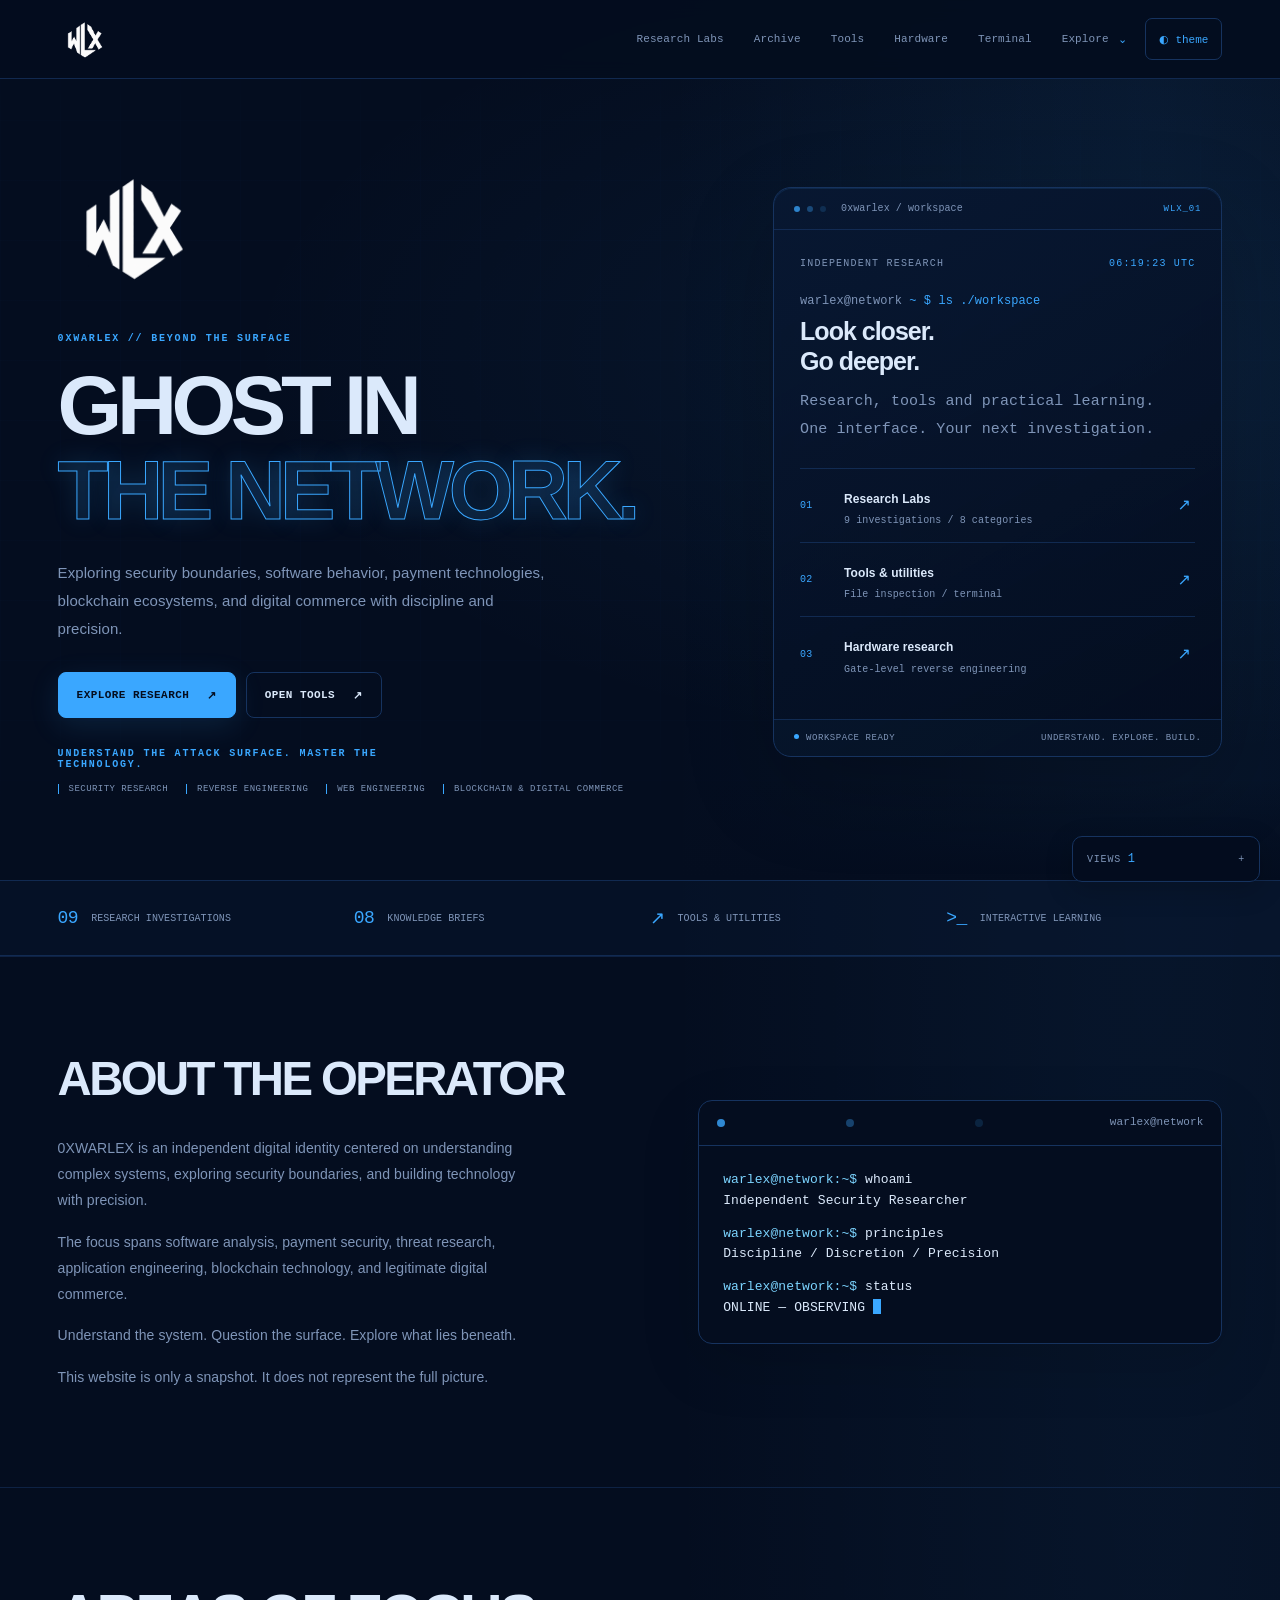
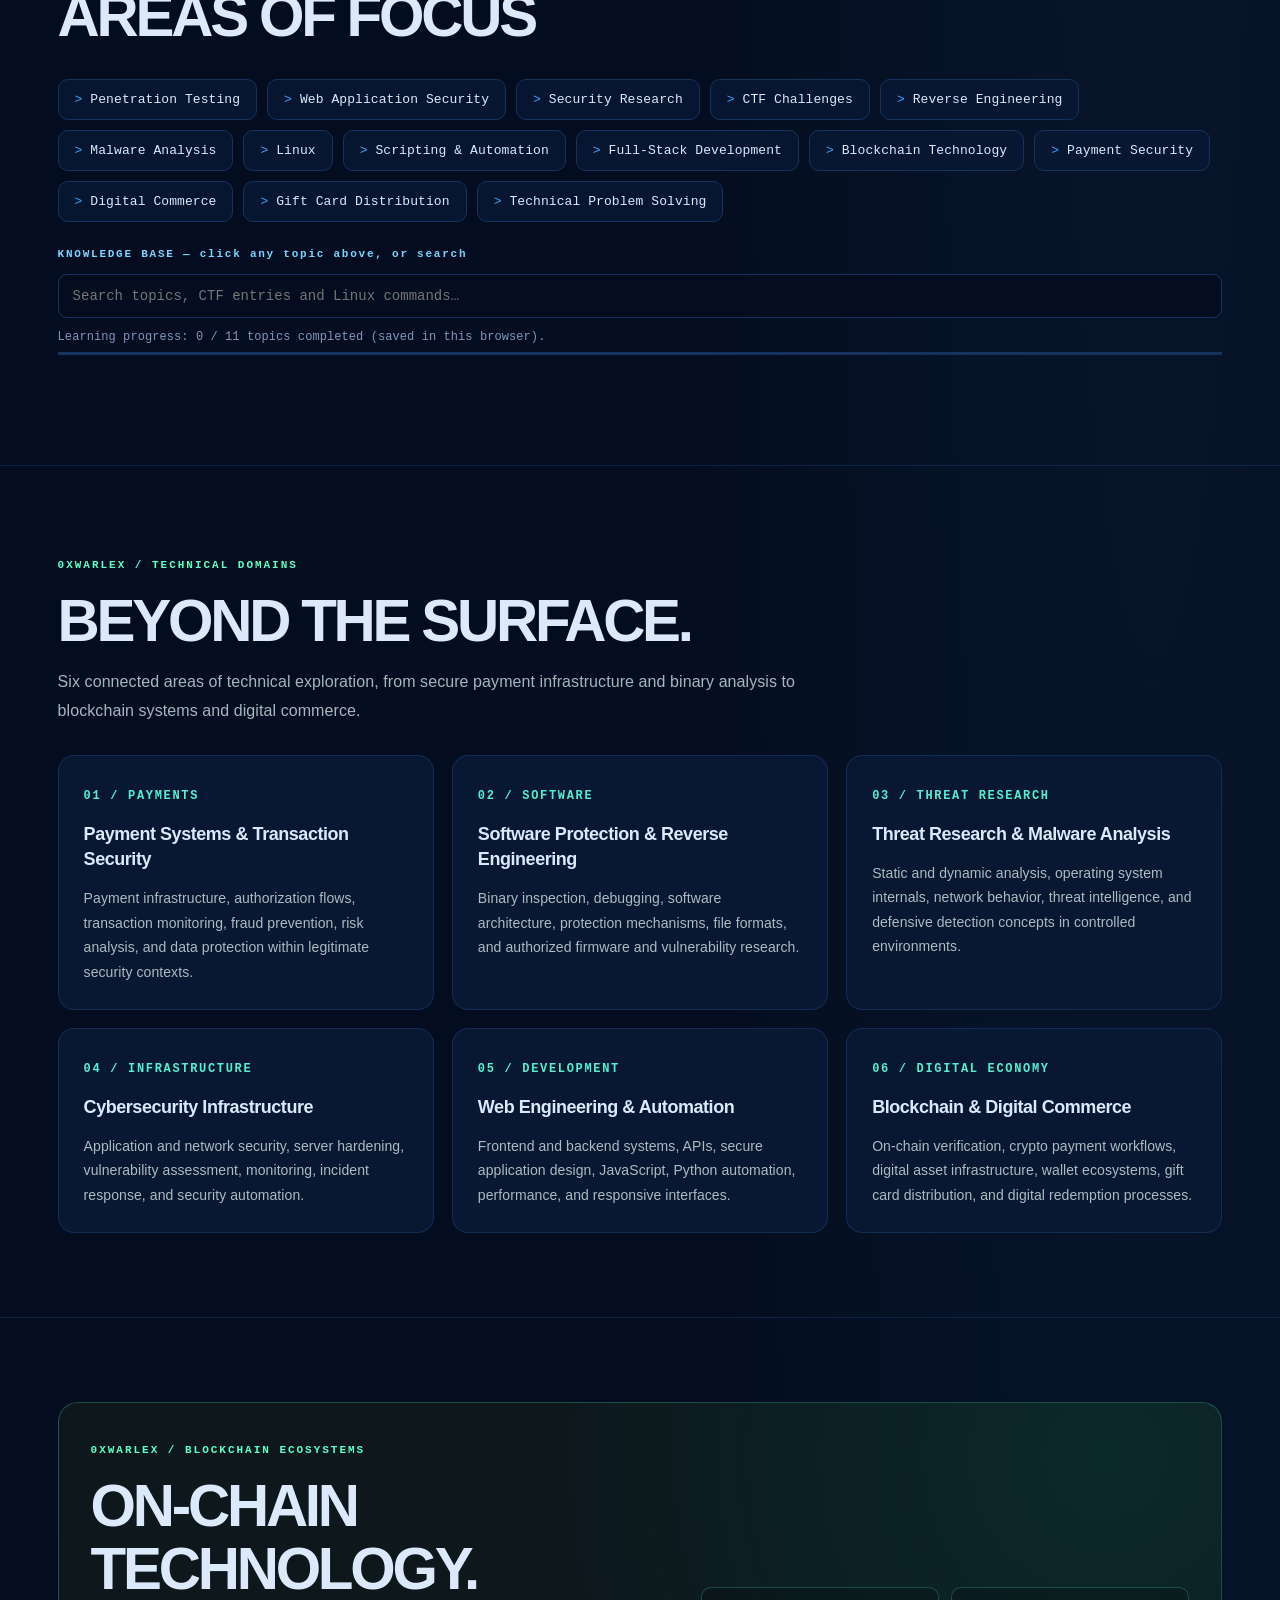
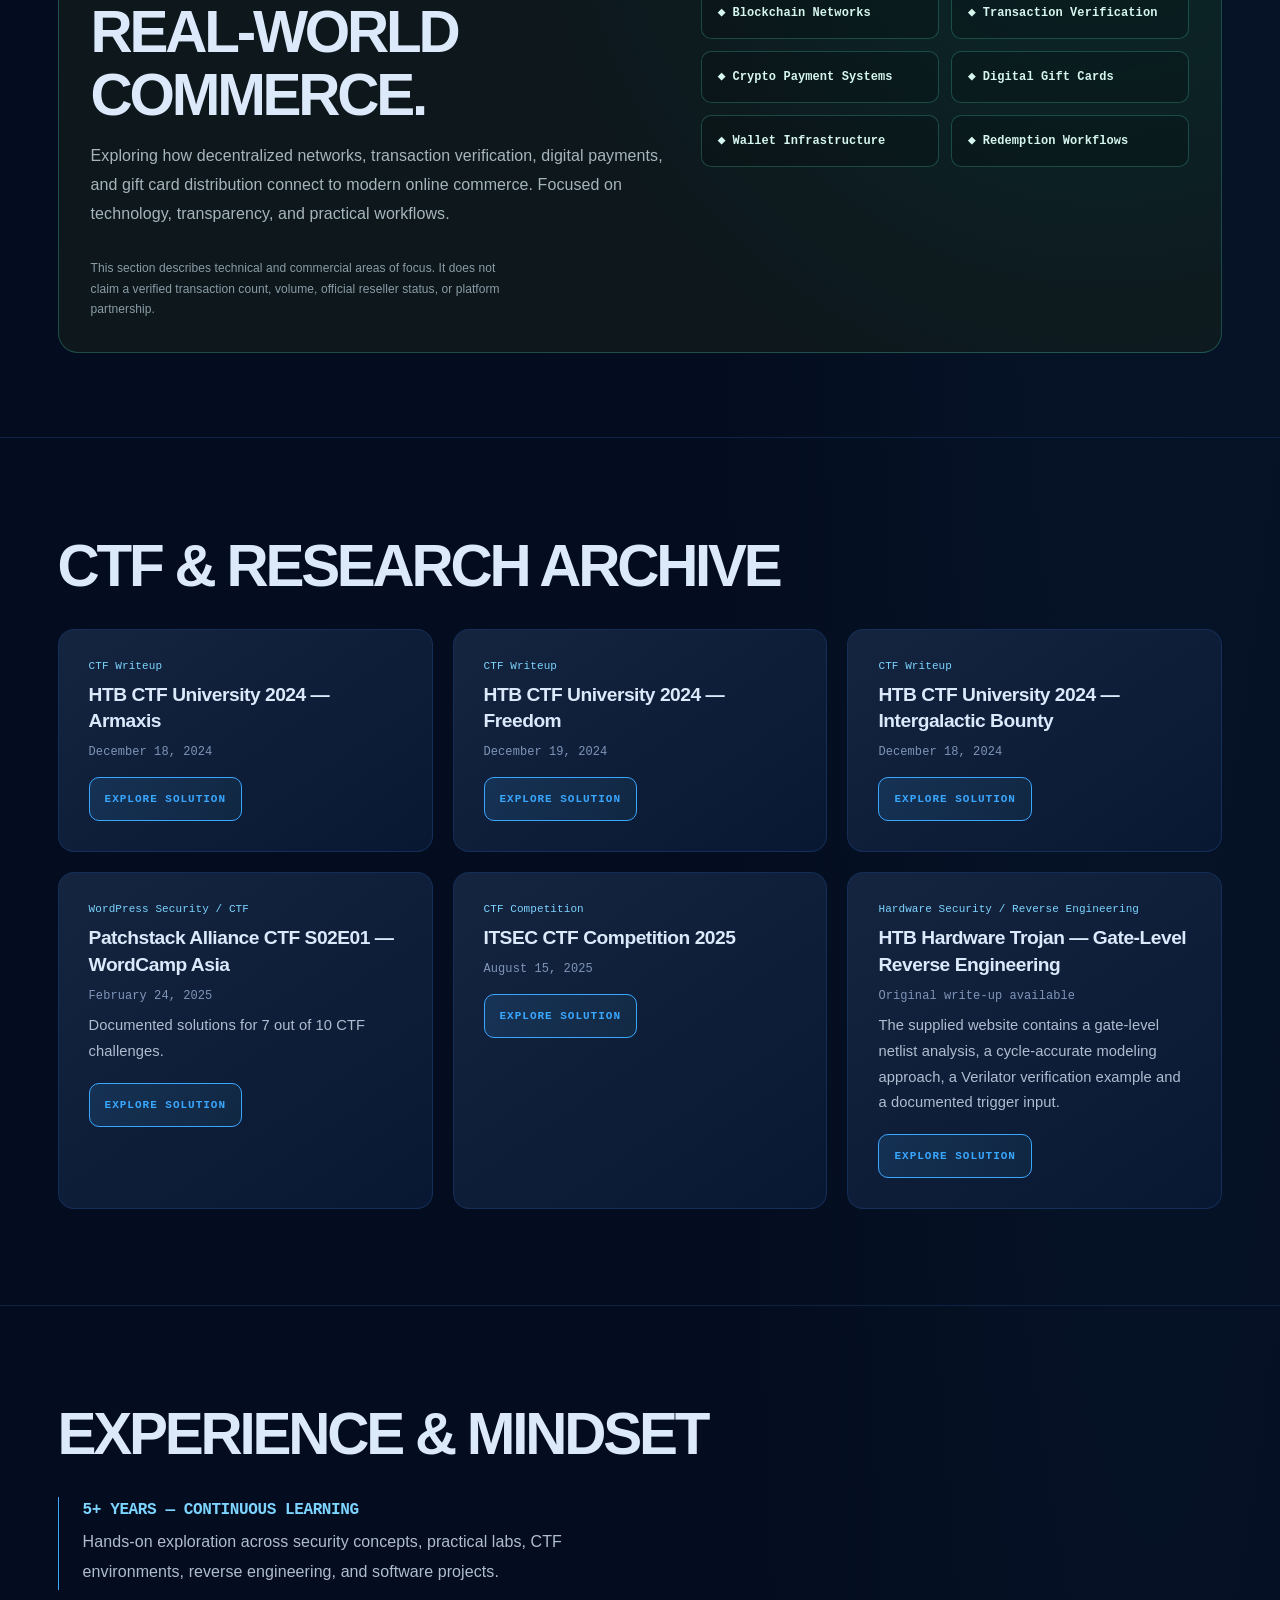
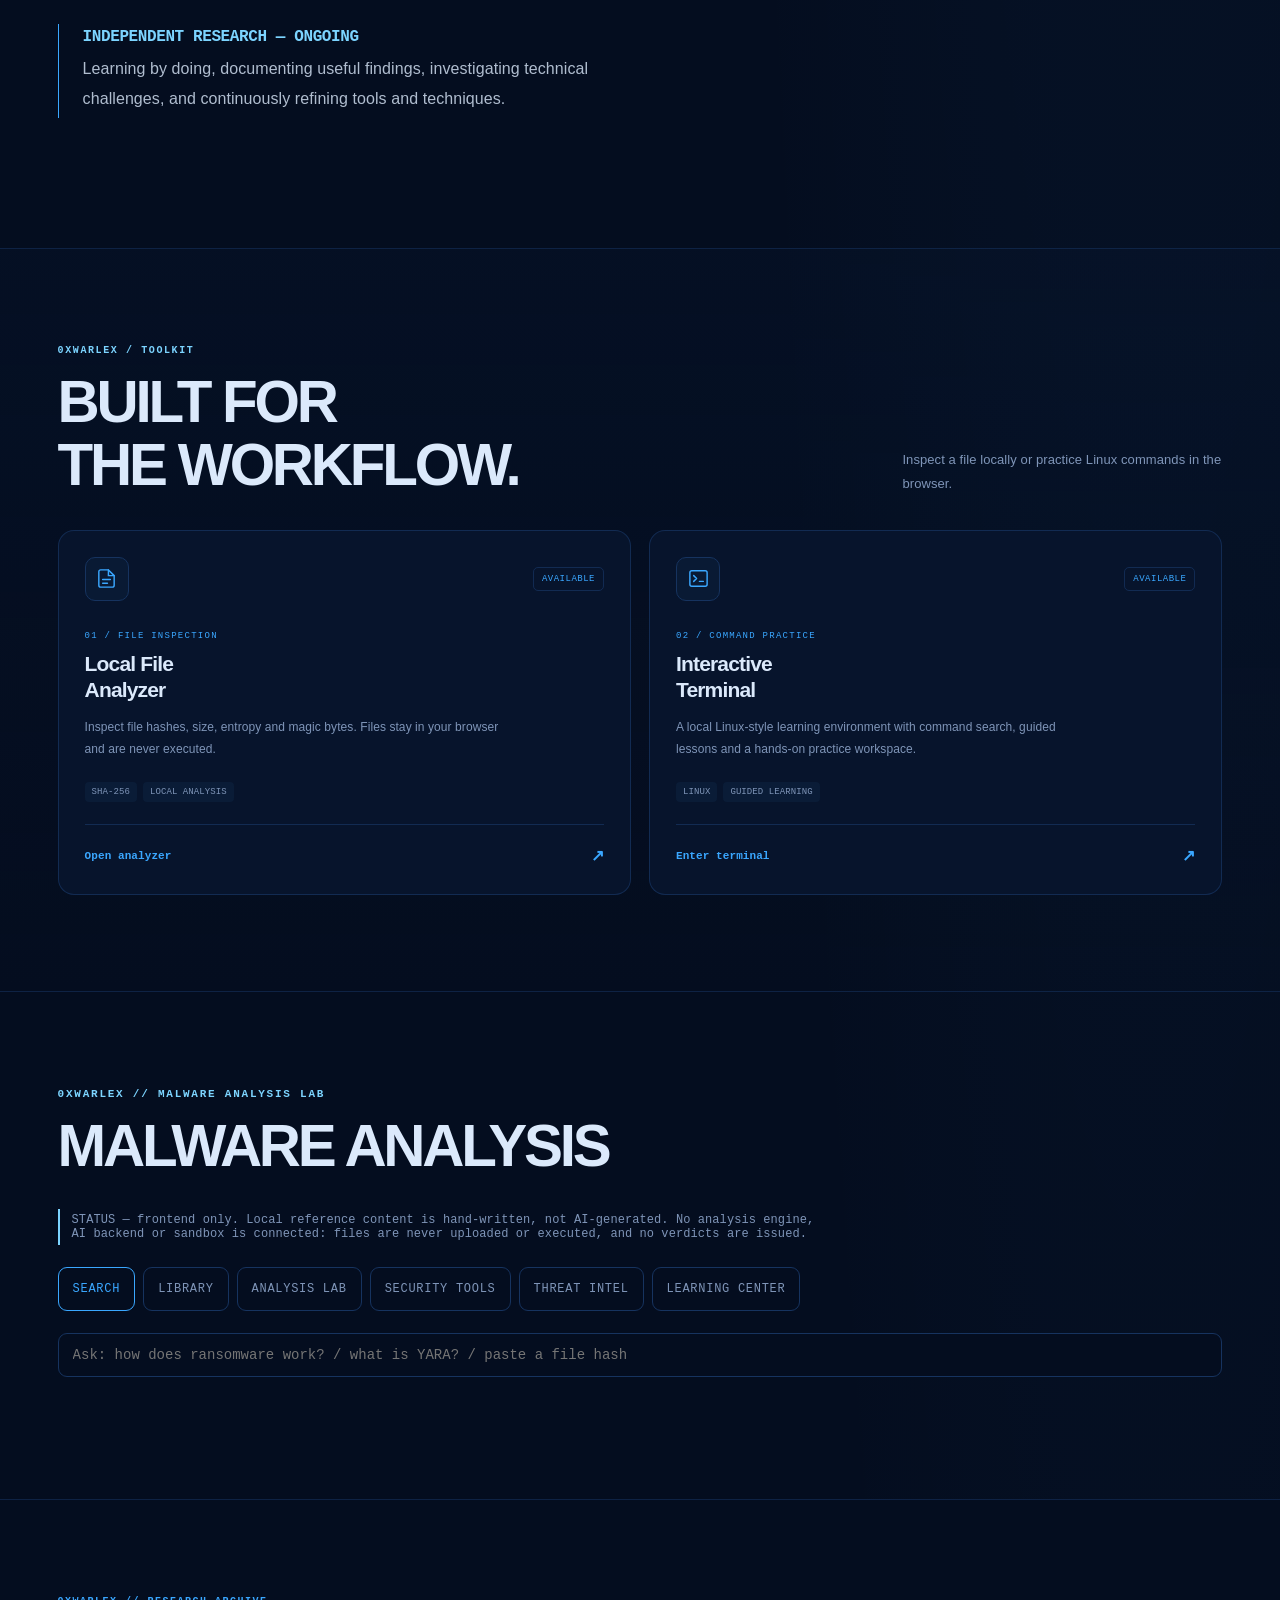
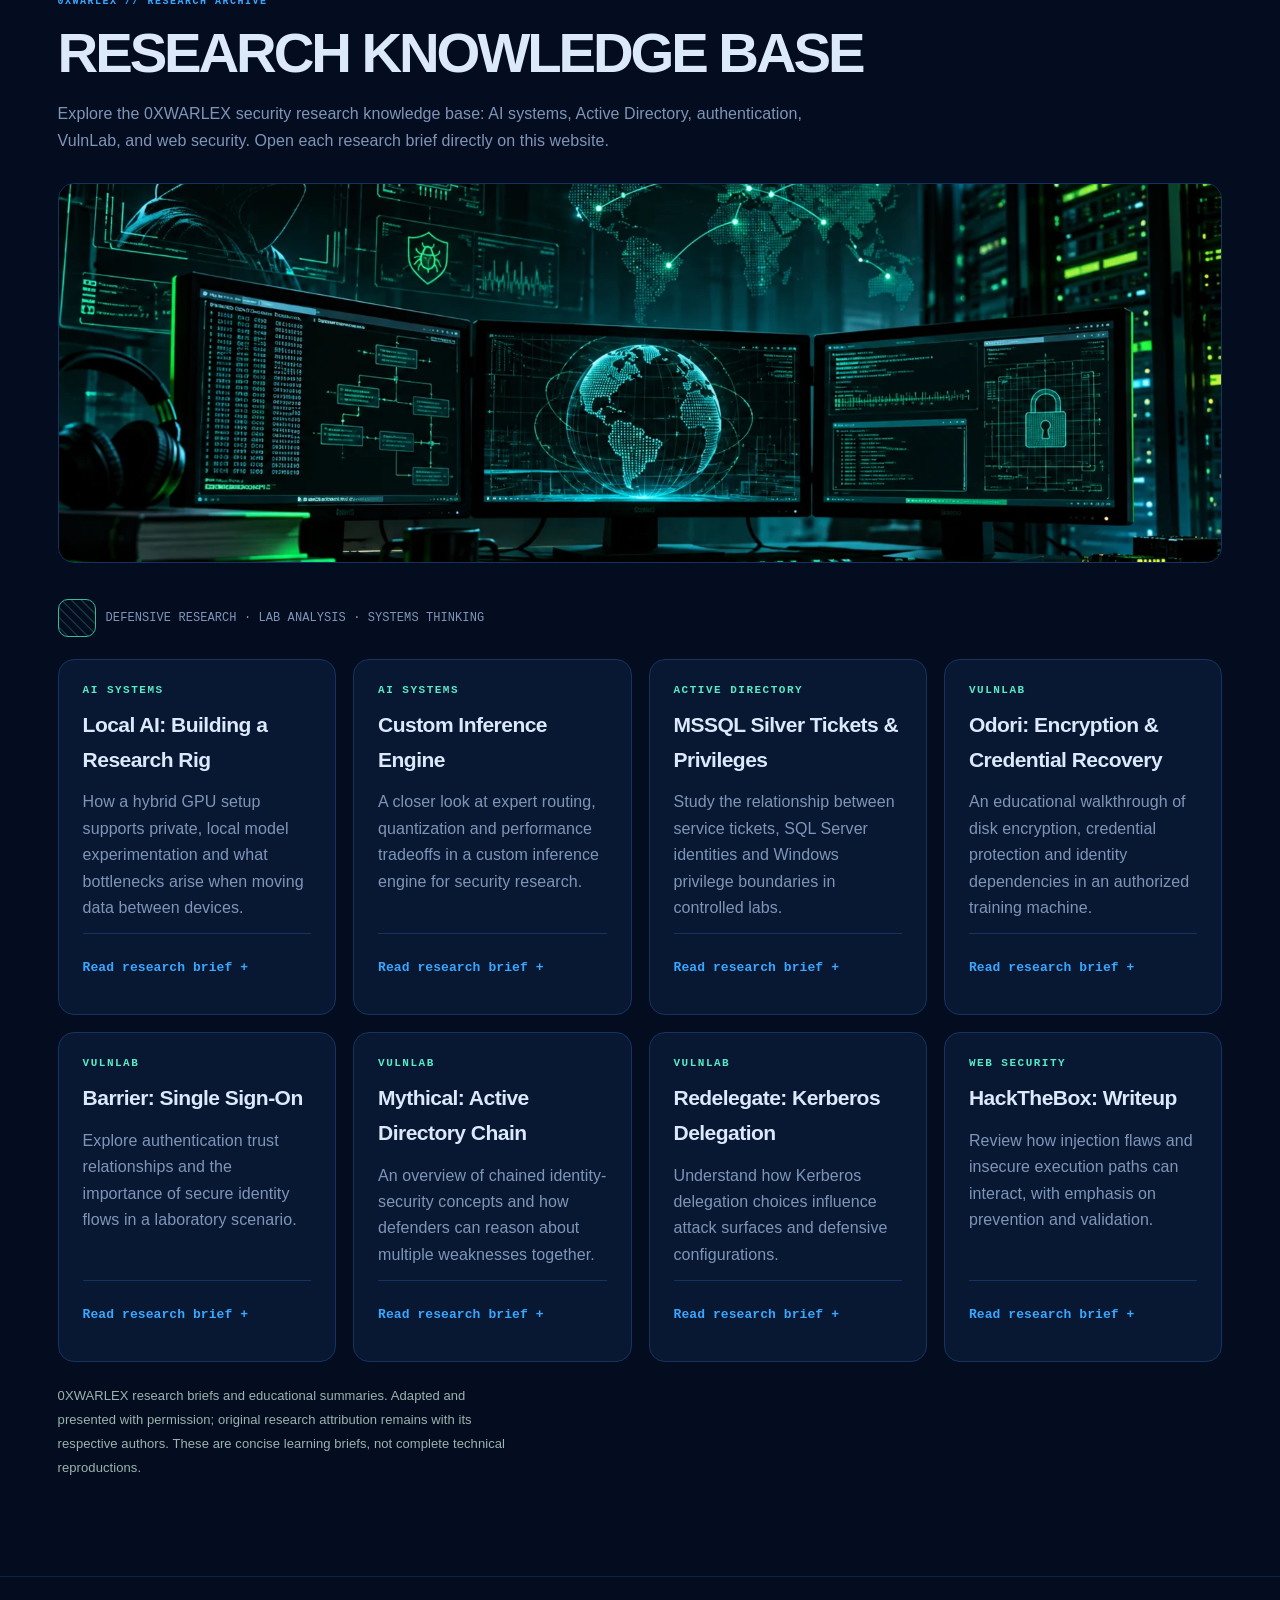
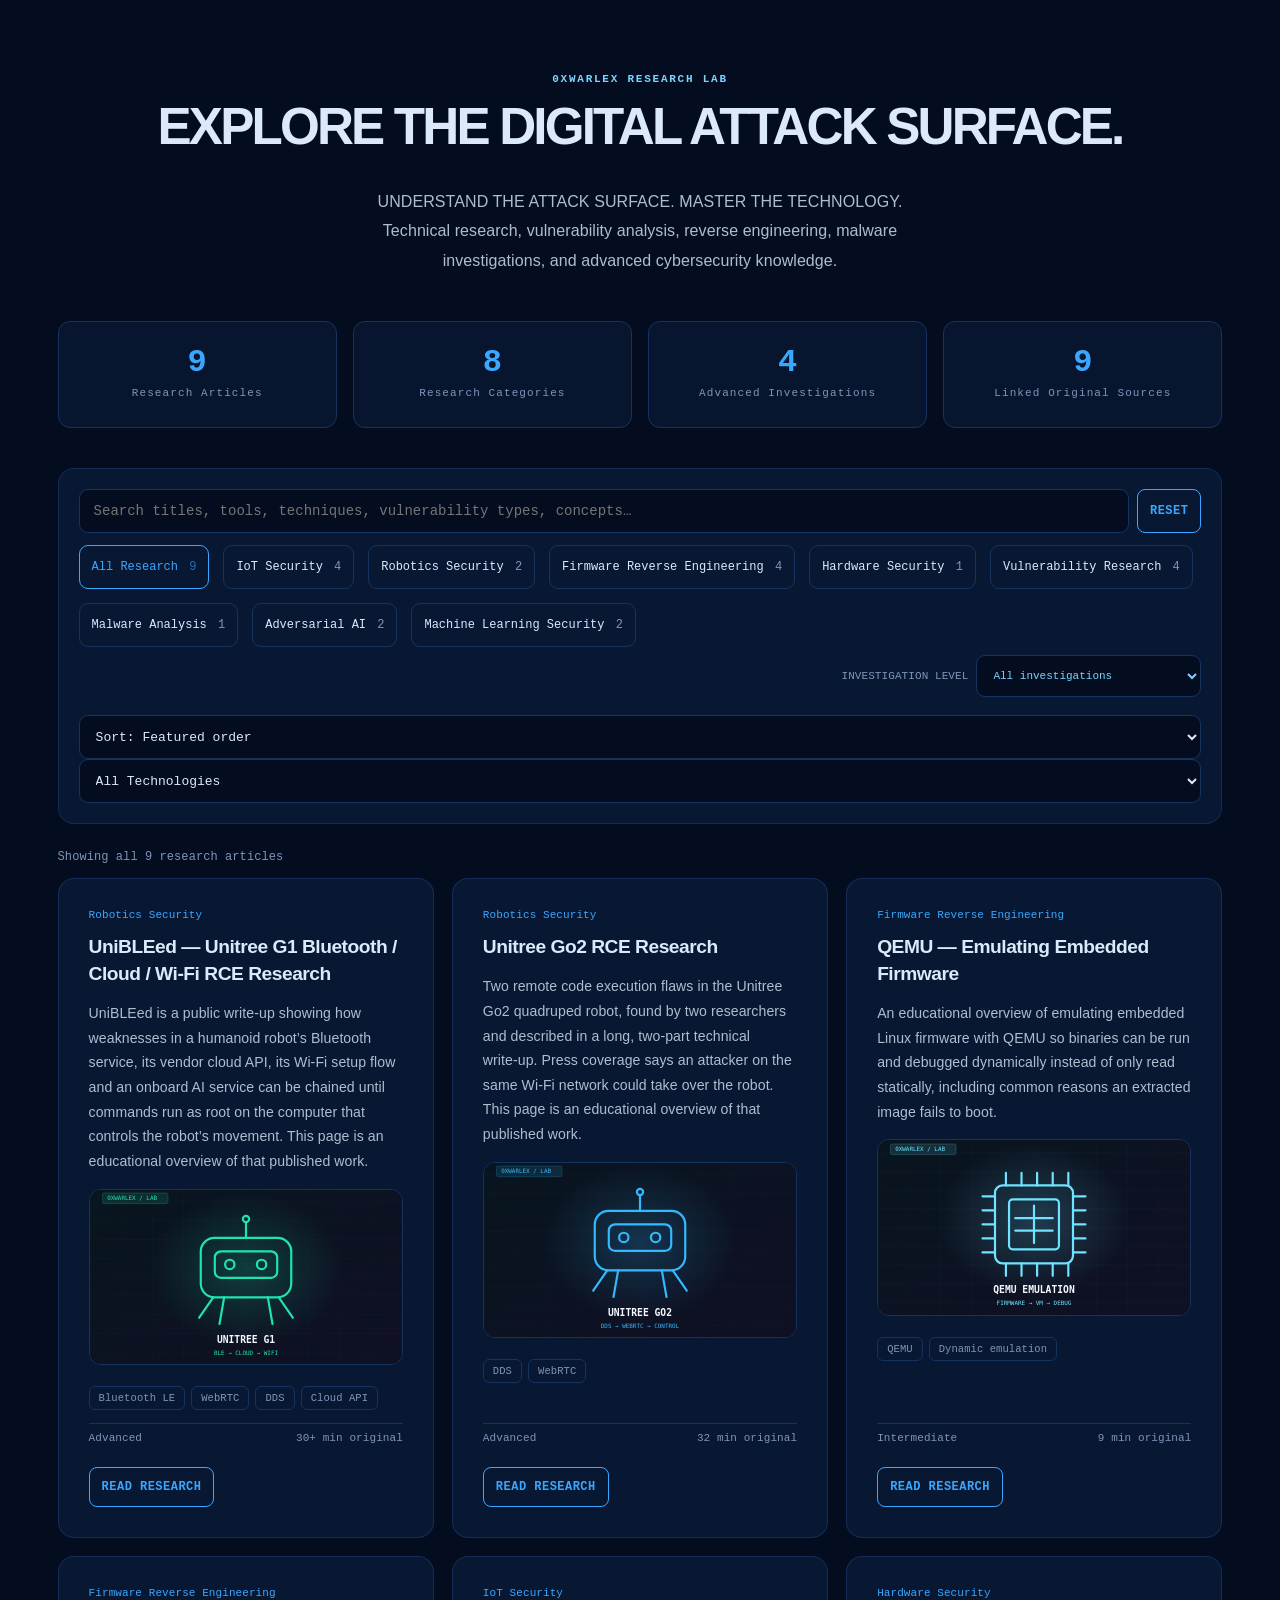
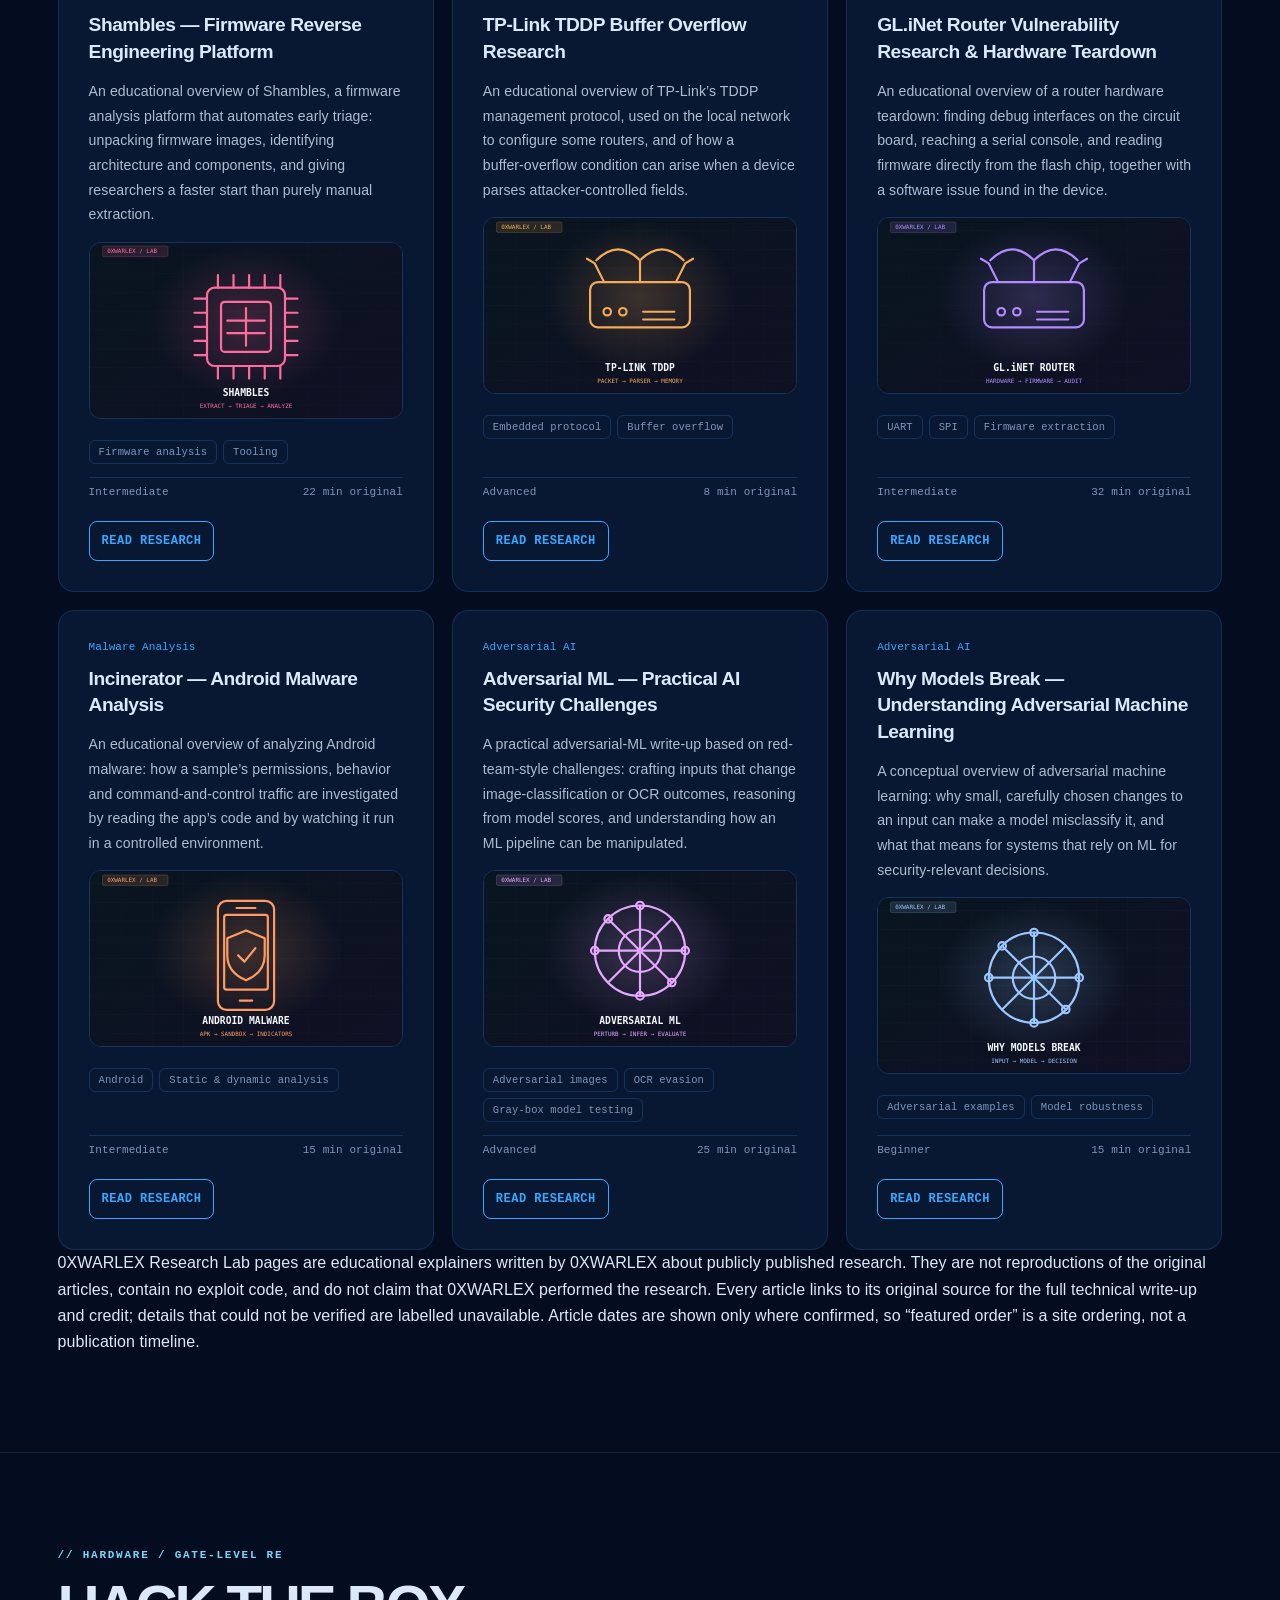
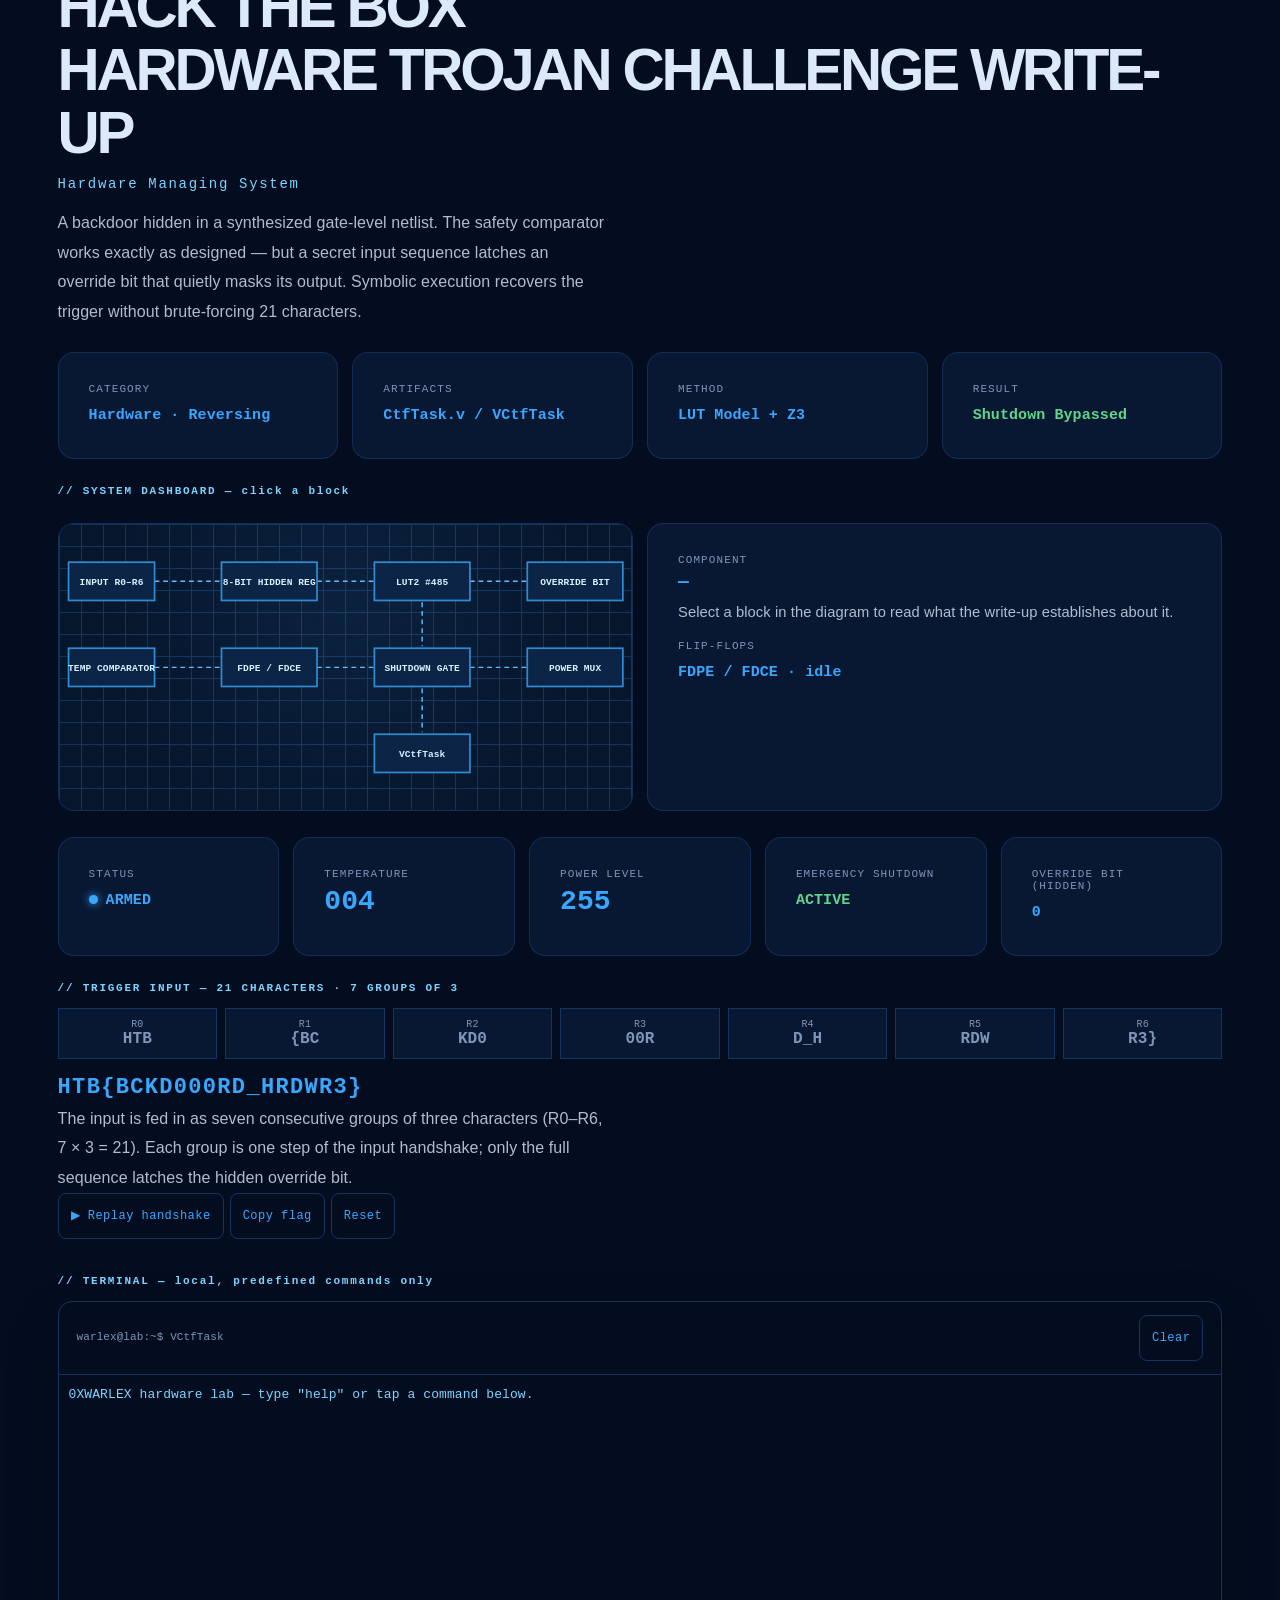
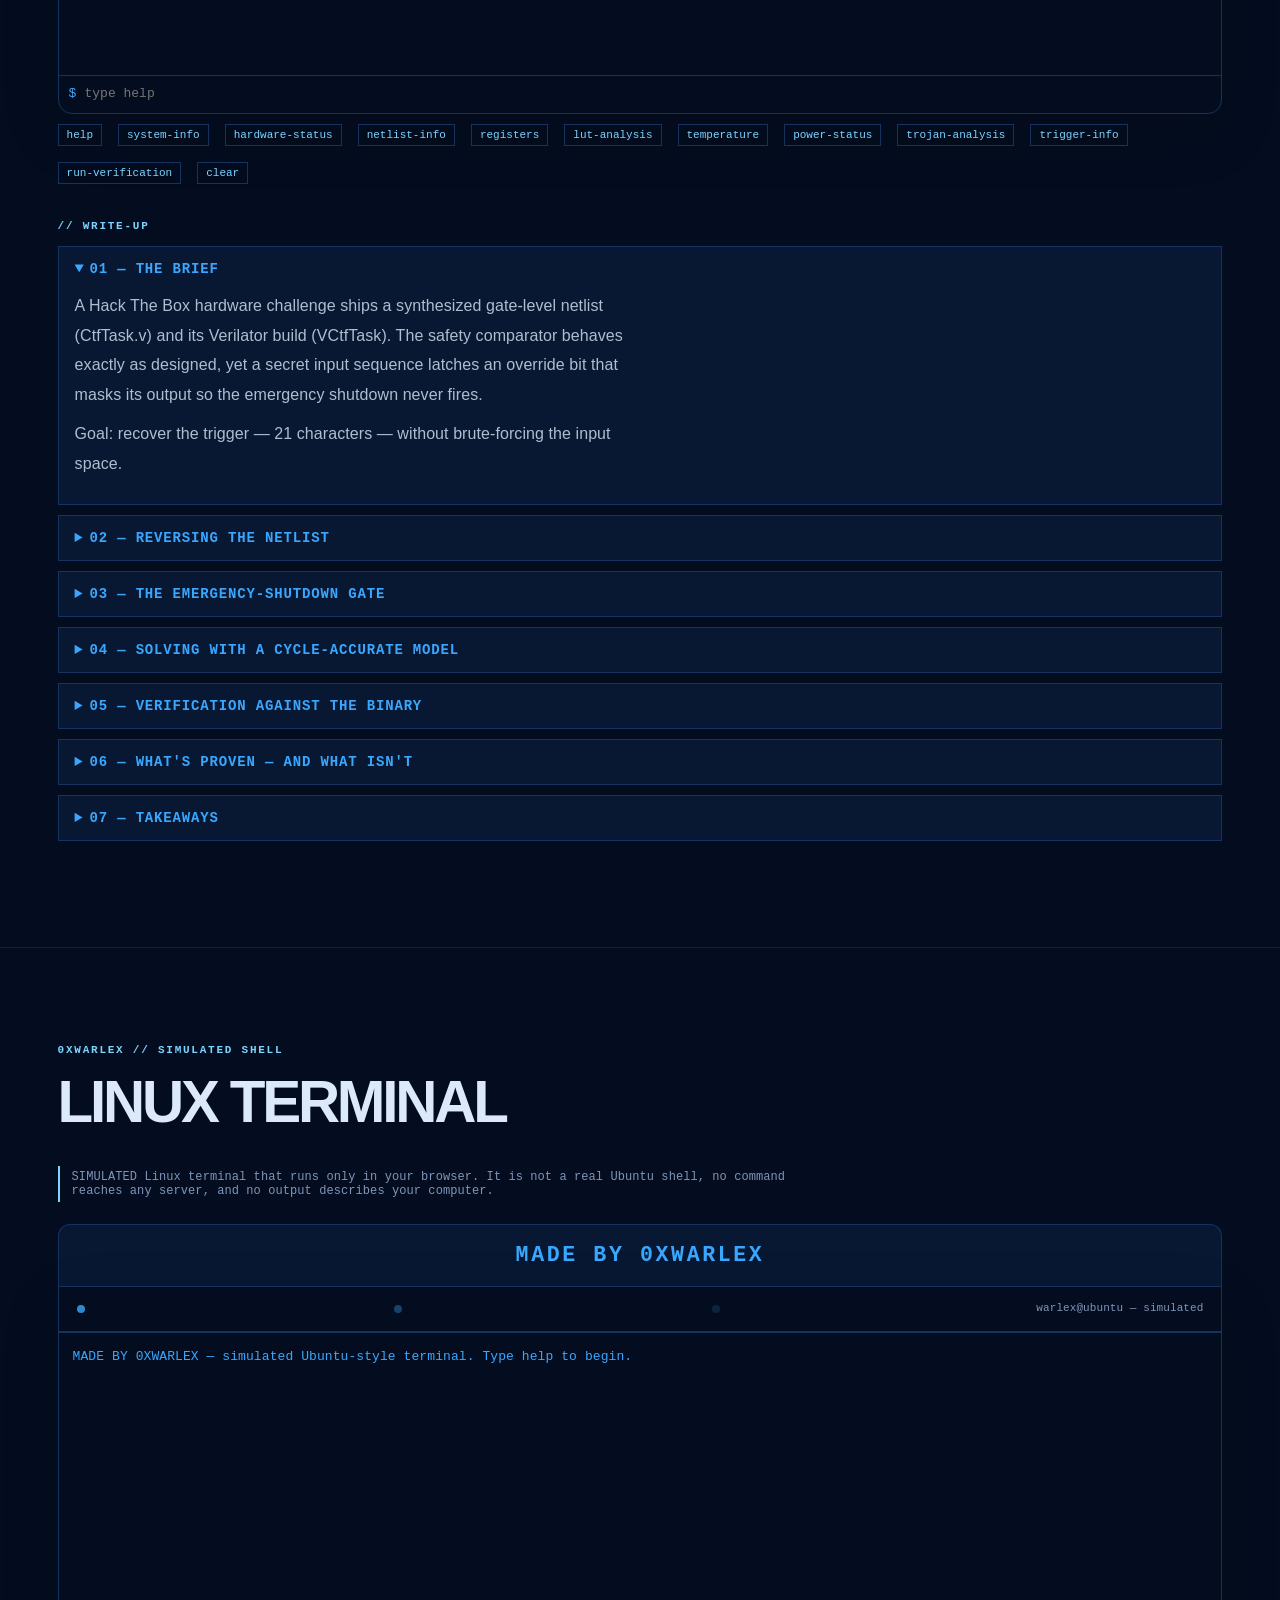
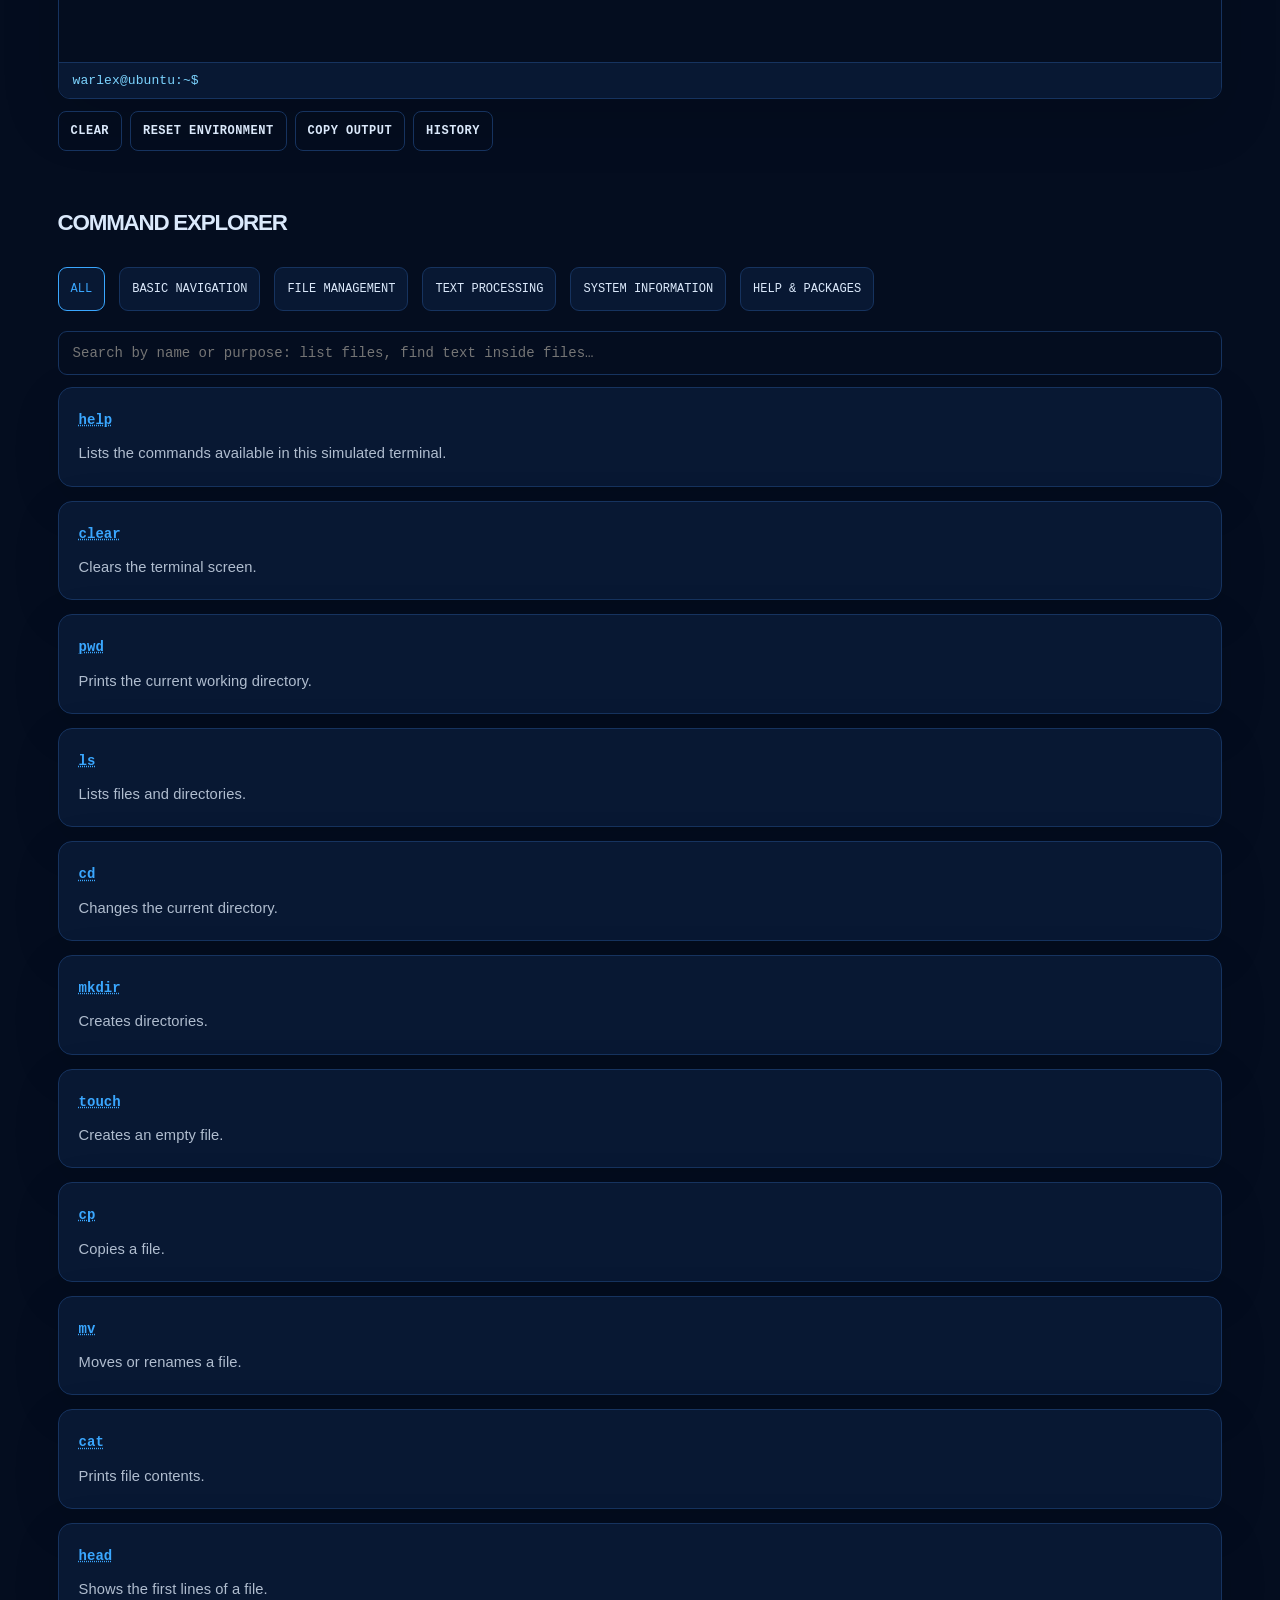
==== commit c49a53e8: "Add files via upload" ====
--- a/index.html
+++ b/index.html
@@ -609,15 +609,15 @@
 .wx-section-heading{display:flex;gap:26px;justify-content:space-between;align-items:end;margin-bottom:34px}
 .wx-section-heading h2{margin-bottom:0}.wx-section-heading>p{max-width:320px;color:var(--m);font-size:13px;line-height:1.85}
 #tools{position:relative;background:linear-gradient(180deg,color-mix(in srgb,var(--panel) 23%,transparent),transparent)}
-#tools .tag{font-size:10px}.wx-tool-grid{display:grid;grid-template-columns:1.15fr 1fr 1fr;gap:18px}
+#tools .tag{font-size:10px}.wx-tool-grid{display:grid;grid-template-columns:repeat(2,minmax(0,1fr));gap:18px}
 .wx-tool{border:1px solid var(--wx-border);border-radius:var(--wx-radius);padding:26px;background:color-mix(in srgb,var(--panel) 65%,var(--bg));display:flex;flex-direction:column;min-width:0;position:relative;overflow:hidden;transition:transform .25s,border-color .25s}
-.wx-tool:hover{border-color:var(--g);transform:translateY(-4px)}.wx-tool-featured{background:radial-gradient(ellipse at top right,rgba(var(--gr),.1),transparent 75%),var(--panel)}
+.wx-tool:hover{border-color:var(--g);transform:translateY(-4px)}
 .wx-tool-top{display:flex;align-items:center;justify-content:space-between;gap:12px;margin-bottom:30px}.wx-tool-icon{display:flex;align-items:center;justify-content:center;width:44px;height:44px;border:1px solid var(--line);border-radius:10px;background:rgba(var(--gr),.04);color:var(--g)}
 .wx-tool-icon svg{width:23px;height:23px}.wx-tool-state{font:9px var(--mono);letter-spacing:.055em;color:var(--m);padding:6px 8px;border:1px solid var(--wx-border);border-radius:5px}.wx-tool-state.wx-available{color:var(--g)}
 .wx-tool-kicker{font:9px var(--mono);color:var(--g);letter-spacing:.14em;margin-bottom:10px}.wx-tool h3{font-size:21px;line-height:1.25;letter-spacing:-.04em;margin-bottom:14px}
 .wx-tool p{font-size:12px;color:var(--m);line-height:1.8;flex:1}.wx-tool-tags{display:flex;gap:6px;flex-wrap:wrap;margin:22px 0}.wx-tool-tags span{padding:5px 7px;background:rgba(var(--gr),.05);color:var(--m);font:9px var(--mono);border-radius:4px}
 .wx-tool-action{border-top:1px solid var(--wx-border);padding-top:18px;display:flex;align-items:center;justify-content:space-between;gap:12px;font:600 11px var(--mono);color:var(--g);min-height:44px}.wx-tool-pending{color:var(--m);font-weight:400}.wx-tool-action>span:last-child{font-size:16px}
-.wx-tool-note{font:10px/1.8 var(--mono);color:var(--m);border-left:1px solid var(--line);padding-left:12px;margin-top:22px}
+
 .card,.rl-card,.wx-exp-card,#warlex-archive article{box-shadow:none;border-radius:var(--wx-radius)}
 .card:hover,.rl-card:hover{box-shadow:0 16px 44px #0002;transform:translateY(-4px)}
 .term{box-shadow:0 20px 60px #0002;border-color:var(--line)}.term .bar{padding:13px 18px}.term .bar i{background:var(--g);opacity:.35}.term .bar i:first-child{opacity:.8}.term .bar i:last-child{opacity:.15}
@@ -655,7 +655,7 @@
  .wx-nav-menu a{font-size:10px;min-height:40px}#thbtn{margin-top:10px;width:100%;justify-content:center}#thp{top:78px;right:18px}
  #hero{min-height:0;padding:125px 0 70px}#hero>.wrap{grid-template-columns:minmax(0,1.25fr) minmax(280px,1fr);gap:28px}
  #hero h1{font-size:clamp(2.8rem,6.5vw,5rem)}.wx-console-body{padding:24px 20px}.wx-console-title{font-size:9px}.wx-console-id{display:none}
- .wx-tool-grid{grid-template-columns:repeat(3,minmax(0,1fr));gap:14px}.wx-tool{padding:22px}.wx-tool-top{gap:8px}.wx-tool-state{font-size:8px;padding:5px 6px}.wx-tool h3{font-size:19px}
+ .wx-tool-grid{grid-template-columns:repeat(2,minmax(0,1fr));gap:14px}.wx-tool{padding:22px}.wx-tool-top{gap:8px}.wx-tool-state{font-size:8px;padding:5px 6px}.wx-tool h3{font-size:19px}
 }
 @media(max-width:860px){.rlp .rl-layout{grid-template-columns:minmax(0,1fr)}.rlp .rl-toc{display:none}.rlp .rl-toc.open{display:block}.rlp .rl-tocw{top:64px;z-index:4}}
 @media(max-width:780px){
@@ -664,7 +664,7 @@
  .wx-index-bar>.wrap{grid-template-columns:repeat(2,minmax(0,1fr));gap:14px 20px}.wx-index-bar a{font-size:9px}.wx-index-bar b{font-size:16px}
  .wx-section-heading{align-items:start;flex-direction:column;gap:17px}.wx-section-heading>p{max-width:52ch}.wx-tool-grid{grid-template-columns:minmax(0,1fr)}
  .wx-tool{padding:25px}.wx-tool-top{margin-bottom:24px}.wx-tool h3{font-size:23px}.wx-tool p{font-size:13px;max-width:60ch}.wx-tool-tags{margin:20px 0}.wx-tool-state{font-size:9px}
- .wx-tool-featured{min-height:310px}.wx-tool-note{font-size:9px}.wx-section-heading h2{font-size:clamp(2rem,6vw,3rem)}
+ .wx-section-heading h2{font-size:clamp(2rem,6vw,3rem)}
  .rlp .rl-meta2{grid-template-columns:repeat(2,minmax(0,1fr))}
  .wx-tool:not(.wx-tool-featured){display:grid;grid-template-columns:minmax(0,1fr) 48px;column-gap:20px}.wx-tool:not(.wx-tool-featured) .wx-tool-top{grid-column:2;grid-row:1/4;align-self:start;justify-content:end;margin:0}.wx-tool:not(.wx-tool-featured) .wx-tool-state{display:none}.wx-tool:not(.wx-tool-featured) .wx-tool-tags{grid-column:1/-1}.wx-tool:not(.wx-tool-featured) .wx-tool-action{grid-column:1/-1}
 }
@@ -674,7 +674,7 @@
  .hero-logo-wrap{max-width:165px;margin-bottom:28px}.hero-logo-wrap .wxlogo-fallback{font-size:21px}.btns{margin:26px 0;gap:8px}.btn{padding:12px 16px;font-size:10px;min-height:46px;gap:12px}
  .labels{gap:9px 0}.labels span{font-size:8px;padding:0 10px}.wx-console{border-radius:14px}.wx-console-bar{padding:14px 18px}.wx-console-body{padding:22px 20px}.wx-console h2{font-size:24px}.wx-console-description{font-size:10px}.wx-console-footer{padding:13px 18px;font-size:8px}.wx-console-kicker{font-size:9px}.wx-module small{font-size:9px}
  .wx-index-bar>.wrap{padding-block:20px;gap:12px 16px}.wx-index-bar a{gap:9px;line-height:1.6}.wx-index-bar b{font-size:15px}
- .wx-section-heading{margin-bottom:26px}.wx-section-heading>p{font-size:12px}.wx-tool-grid{gap:14px}.wx-tool{padding:23px}.wx-tool-note{margin-top:18px;line-height:1.8}
+ .wx-section-heading{margin-bottom:26px}.wx-section-heading>p{font-size:12px}.wx-tool-grid{gap:14px}.wx-tool{padding:23px}
  .cards,.rl-grid{grid-template-columns:minmax(0,1fr)}.card,.rl-card{padding:22px}.rl-hero h2{font-size:2rem}.rl-stats{gap:10px}.rl-stats .card{padding:18px 12px}.rl-stats .card b{font-size:1.6rem}
  #warlex-archive{padding:68px 22px}#warlex-archive h2{font-size:2rem}.about h2{font-size:1.85rem}.about p{font-size:13px}.term .bd{padding:20px}.tin{padding:11px}.tin label{font-size:10px}.tout{font-size:12px}
  .rlp .rl-meta2{grid-template-columns:minmax(0,1fr)}.rlp .rl-head h1{font-size:1.65rem;line-height:1.25}.rlp .rl-wrap{padding:24px 20px 50px}.rlp .rlp-brand{font-size:10px}.rlp .rl-sec h2,.rlp .rl-notes h2{font-size:1.2rem}
@@ -684,27 +684,6 @@
 @media print{header,#wx-site-activity,.wx-index-bar,.wx-console{display:none!important}}
 
 </style>
-<style id="wx-cloner-style">
-#wx-cloner-dialog{--cl-bg:var(--bg);--cl-panel:color-mix(in srgb,var(--panel) 80%,var(--t) 4%);color:var(--t);background:var(--cl-bg);border:1px solid var(--line);border-radius:16px;width:min(1000px,calc(100vw - 32px));max-width:none;height:calc(100dvh - 32px);max-height:none;margin:auto;padding:0;overflow:auto;overscroll-behavior:contain;box-shadow:0 30px 120px #0008;scrollbar-color:var(--line) var(--bg)}
-#wx-cloner-dialog:not([open]){display:none}#wx-cloner-dialog [hidden]{display:none!important}#wx-cloner-dialog::backdrop{background:color-mix(in srgb,var(--bg) 90%,transparent);backdrop-filter:blur(7px);-webkit-backdrop-filter:blur(7px)}
-.cl-top{position:sticky;top:0;z-index:5;display:flex;justify-content:space-between;align-items:center;gap:20px;padding:15px 28px;border-bottom:1px solid var(--line);background:var(--bg)}.cl-brand{display:flex;align-items:center;gap:12px}.cl-logo{width:115px;max-height:40px;height:auto;object-fit:contain}.cl-brand-name{font:700 18px var(--sans);letter-spacing:-.04em;color:var(--g)}.cl-close{width:38px;height:38px;cursor:pointer;border:1px solid var(--line);border-radius:7px;color:var(--m);background:var(--panel);font:24px/1 var(--sans)}.cl-close:hover{color:var(--g);border-color:var(--g)}
-.cl-heading{text-align:center;padding:37px 24px 30px}#wx-cloner-dialog .cl-heading h2{font-size:clamp(2rem,4.4vw,3.1rem);line-height:1.1;letter-spacing:-.055em;margin:0 0 17px;font-weight:800}.cl-heading h2 span{color:var(--g)}#wx-cloner-dialog .cl-heading p{color:var(--m);font-size:13px;line-height:1.9;max-width:550px;margin:auto}
-.cl-workspace{max-width:714px;margin:0 auto 32px;padding:27px 30px;background:var(--cl-panel);border:1px solid var(--line);border-radius:12px;box-shadow:0 15px 45px #0002}#wx-cloner-dialog .cl-panel{padding:0;margin:0;border:0}.cl-field-label,.cl-field>label{display:block;font:600 10px/1.5 var(--sans);color:var(--m);letter-spacing:.035em;margin-bottom:9px}
-.cl-connect-row{display:flex;align-items:center;gap:11px;flex-wrap:wrap;padding:12px 14px;background:var(--bg);border:1px solid var(--line);border-radius:8px}.cl-connection-copy{font-size:11px;line-height:1.8;color:var(--m);flex:1 1 220px}.cl-connect-row .cl-button{min-height:36px;font-size:10px;padding:8px 11px}.cl-check{background:transparent}.cl-status{font:9px/1.8 var(--mono);color:var(--m);margin:10px 0 21px;overflow-wrap:anywhere}.cl-error{border:1px solid var(--g);border-radius:7px;background:rgba(var(--gr),.05);padding:13px 15px;font-size:12px;line-height:1.8;margin-bottom:17px;overflow-wrap:anywhere}
-.cl-button{display:inline-flex;align-items:center;justify-content:center;gap:10px;cursor:pointer;min-height:45px;padding:12px 16px;border:1px solid var(--line);border-radius:7px;background:var(--bg);color:var(--t);font:600 12px/1.5 var(--sans)}.cl-button:hover{border-color:var(--g);color:var(--g)}.cl-primary{background:var(--g);border-color:var(--g);color:var(--bg)}.cl-primary:hover{background:color-mix(in srgb,var(--g) 88%,var(--t));color:var(--bg)}.cl-button:disabled,.cl-button[aria-disabled=true]{opacity:.42;cursor:not-allowed}.cl-button[aria-disabled=true]{pointer-events:none}.cl-stop:not(:disabled){background:#ce3e50;border-color:#ce3e50;color:#fff}
-.cl-account{display:flex;align-items:center;justify-content:space-between;gap:15px;padding:0 0 18px;margin-bottom:18px;border-bottom:1px solid var(--line);font:10px/1.8 var(--mono);color:var(--m)}.cl-account b{color:var(--t);font-weight:500;overflow-wrap:anywhere}.cl-account>div{display:flex;gap:15px}.cl-quiet{cursor:pointer;border:0;background:none;color:var(--g);font:10px/1.8 var(--mono);padding:5px 0;min-height:30px}
-.cl-servers{display:grid;grid-template-columns:minmax(0,1fr) minmax(0,1fr);gap:18px}.cl-field{min-width:0}.cl-field input,.cl-field select{width:100%;min-width:0;background:var(--bg);border:1px solid var(--line);border-radius:7px;min-height:45px;color:var(--t);font:16px/1.7 var(--sans);padding:11px 13px}.cl-field input::placeholder{color:var(--m);opacity:.6}.cl-field input:focus,.cl-field select:focus{outline:1px solid var(--g);outline-offset:1px}.cl-server-name{display:block;min-height:0;margin-top:6px;color:var(--g);font:9px/1.8 var(--mono);overflow-wrap:anywhere}.cl-server-name:empty{display:none}.cl-text-link{display:inline-block;color:var(--g);font:10px/1.8 var(--mono);padding:7px 0;text-decoration:underline;text-underline-offset:3px}
-.cl-options{margin-top:20px;border:1px solid var(--line);border-radius:7px;background:var(--bg);overflow:hidden}.cl-options>summary{display:flex;align-items:center;gap:10px;cursor:pointer;min-height:46px;padding:12px 15px;list-style:none;font:500 12px var(--sans)}.cl-options>summary::-webkit-details-marker{display:none}.cl-options-arrow{margin-left:auto;color:var(--m)}.cl-options[open] .cl-options-arrow{transform:rotate(180deg)}.cl-options-grid{display:grid;grid-template-columns:minmax(0,1fr) minmax(0,1fr);gap:15px 20px;padding:17px 16px 7px;border-top:1px solid var(--line)}.cl-option{display:flex;align-items:center;gap:9px;font-size:11px;cursor:pointer;min-width:0}.cl-option input,.cl-ack-option input{accent-color:var(--g);width:15px;height:15px;flex:none}.cl-option input:disabled{opacity:.65}.cl-help{font:9px/1.8 var(--mono);color:var(--m);overflow-wrap:anywhere}#wx-cloner-dialog .cl-options>.cl-help{font-size:9px;line-height:1.8;margin:10px 16px 16px}
-.cl-actions{display:flex;align-items:center;gap:10px;flex-wrap:wrap;margin-top:21px}.cl-main-actions{display:grid;grid-template-columns:minmax(0,1fr) minmax(0,1fr);gap:12px;margin-top:22px}.cl-form-note{color:var(--m);font:9px/1.8 var(--mono);margin-top:14px;max-width:none}
-.cl-section-label{display:flex;justify-content:space-between;gap:20px;color:var(--m);font:9px/1.8 var(--mono);letter-spacing:.06em;margin:20px 0 13px}.cl-route{display:grid;grid-template-columns:minmax(0,1fr) 20px minmax(0,1fr);gap:13px;align-items:center;border:1px solid var(--line);border-radius:8px;padding:15px;font-size:13px}.cl-route b{font-weight:500;overflow-wrap:anywhere}.cl-route>span{color:var(--g)}.cl-counts{display:grid;grid-template-columns:repeat(4,minmax(0,1fr));gap:9px;margin:15px 0}.cl-counts>div{border:1px solid var(--line);border-radius:7px;padding:15px 12px;background:var(--bg)}.cl-counts b{display:block;font:500 22px var(--mono);color:var(--g);margin-bottom:6px}.cl-counts span{font:9px var(--mono);color:var(--m)}
-.cl-plan-list{border:1px solid var(--line);border-radius:7px;padding:12px 15px;margin-top:16px}.cl-plan-list summary{cursor:pointer;font:11px/1.8 var(--sans);color:var(--g);min-height:24px}.cl-plan-list ul{list-style:none;max-height:200px;overflow:auto;margin-top:12px}.cl-plan-list li{font:10px/1.8 var(--mono);padding:8px 0;border-top:1px solid var(--line);color:var(--m);overflow-wrap:anywhere}.cl-review-notes,.cl-adjustments{font-size:11px;line-height:1.8;color:var(--m);margin:20px 0}.cl-review-notes ul,.cl-adjustments ul{padding-left:17px}.cl-review-notes li,.cl-adjustments li{margin:7px 0;overflow-wrap:anywhere}.cl-adjustments{border-left:2px solid var(--g);padding-left:14px}.cl-adjustments>b{font:9px var(--mono);color:var(--g);letter-spacing:.06em;display:block;margin-bottom:11px}.cl-ack-option{display:flex;align-items:start;gap:10px;font-size:11px;line-height:1.8;margin:15px 0;cursor:pointer}.cl-ack-option input{margin-top:3px}#cl-confirm-form>.cl-field{margin-top:22px}#cl-expiry{margin-top:12px}
-.cl-progress{border-top:1px solid var(--line)!important;margin-top:24px!important;padding-top:2px!important}#wx-cloner-dialog .cl-progress>h3{font-size:18px;letter-spacing:-.025em;line-height:1.4;margin-bottom:10px;overflow-wrap:anywhere}.cl-progress>p{color:var(--m);font-size:11px;line-height:1.9}.cl-progress-row{display:flex;align-items:center;gap:14px;margin:19px 0 24px}.cl-progress-row progress{width:100%;height:6px;appearance:none;accent-color:var(--g);border:0;border-radius:3px;overflow:hidden;background:var(--line)}.cl-progress-row progress::-webkit-progress-bar{background:var(--line)}.cl-progress-row progress::-webkit-progress-value{background:var(--g)}#cl-job-count{color:var(--g);font:10px var(--mono);white-space:nowrap}#cl-job-state{color:var(--g)}.cl-log-heading{display:flex;align-items:center;justify-content:space-between;gap:15px;border-bottom:1px solid var(--line);padding-bottom:12px;margin-bottom:10px}#wx-cloner-dialog .cl-log-heading h3{font:600 12px var(--sans);margin:0}.cl-events{list-style:none;background:var(--bg);border:1px solid var(--line);border-radius:7px;padding:10px 14px;max-height:240px;overflow:auto}.cl-events li{font:10px/1.9 var(--mono);color:var(--m);border-bottom:1px solid var(--line);padding:8px 0;overflow-wrap:anywhere}.cl-events li:last-child{border:0;color:var(--t)}#cl-cancel{display:none!important}.cl-progress>.cl-help{margin-top:16px}.cl-history{border-top:1px solid var(--line);margin-top:22px}.cl-history button{display:flex;justify-content:space-between;gap:15px;text-align:left;width:100%;cursor:pointer;color:var(--m);background:none;border:0;border-bottom:1px solid var(--line);padding:10px 0;font:10px/1.9 var(--mono)}.cl-history button:hover{color:var(--g)}
-.cl-operator{border-top:1px solid var(--line);padding-top:16px;margin-top:20px}.cl-operator summary{font:10px/1.8 var(--mono);color:var(--m);cursor:pointer;min-height:25px}.cl-operator p{font:10px/1.8 var(--mono);color:var(--m);margin-top:12px}.cl-operator code{font:9px var(--mono);overflow-wrap:anywhere}.cl-bottom{display:flex;align-items:start;justify-content:space-between;gap:25px;max-width:714px;margin:0 auto;padding:0 0 26px;color:var(--m);font:9px/1.8 var(--mono)}.cl-bottom details{max-width:400px;text-align:right}.cl-bottom summary{cursor:pointer}.cl-bottom p{font:10px/1.9 var(--mono);color:var(--m);margin-top:10px}.cl-bottom a{color:var(--g)}.wx-tool-action.cl-launch{width:100%;background:none;border:0;border-top:1px solid var(--line);cursor:pointer;text-align:left;border-radius:0;font:600 11px var(--mono);color:var(--g)}
-@media(max-width:800px){.cl-workspace{margin-inline:22px;padding:24px}.cl-bottom{margin-inline:22px}.cl-heading{padding:31px 22px 26px}#wx-cloner-dialog .cl-heading h2{font-size:2.5rem}}
-@media(max-width:520px){#wx-cloner-dialog{width:100vw;height:100dvh;max-height:100dvh;border:0;border-radius:0;margin:0}.cl-top{padding:12px 20px;padding-top:max(12px,env(safe-area-inset-top))}.cl-logo{width:100px}.cl-brand-name{font-size:16px}.cl-heading{padding:30px 21px 25px}#wx-cloner-dialog .cl-heading h2{font-size:2rem}#wx-cloner-dialog .cl-heading p{font-size:11px}.cl-workspace{margin-inline:15px;margin-bottom:24px;padding:20px;border-radius:10px}.cl-servers{grid-template-columns:minmax(0,1fr);gap:17px}.cl-connect-row{padding:11px;gap:10px}.cl-connection-copy{font-size:10px;flex-basis:100%}.cl-connect-row .cl-primary{flex:1}.cl-connect-row .cl-check{font-size:9px}.cl-status{font-size:8px;margin-bottom:18px}.cl-field>label,.cl-field-label{font-size:9px}.cl-field input,.cl-field select{font-size:16px;min-height:44px}.cl-options-grid{gap:15px 12px;padding-inline:13px}.cl-option{font-size:10px;gap:7px}.cl-options>summary{font-size:11px;padding:12px 13px}.cl-main-actions{gap:9px}.cl-button{font-size:11px;padding-inline:12px}.cl-form-note{font-size:8px}.cl-counts{grid-template-columns:repeat(2,minmax(0,1fr))}.cl-bottom{margin-inline:22px;gap:15px;flex-direction:column;padding-bottom:max(24px,env(safe-area-inset-bottom))}.cl-bottom details{text-align:left;max-width:100%}.cl-account{gap:10px;font-size:8px}.cl-account>div{gap:12px}.cl-route{font-size:11px;gap:9px}.cl-quiet{font-size:9px}.cl-review-notes,.cl-adjustments{font-size:10px}.cl-options .cl-help{font-size:8px!important}.cl-actions{gap:8px}}
-
-</style>
-<script id="wx-cloner-config" type="application/json">{"serviceUrl":""}</script>
 <style>
 img.wxlogo{aspect-ratio:1;object-fit:contain}
 img.wxlogo.nav-logo,img.wxlogo.cl-logo{width:54px;height:54px;max-height:54px}
@@ -757,7 +736,7 @@
 <div class="wx-console-body"><div class="wx-console-kicker"><span>INDEPENDENT RESEARCH</span><time id="wx-clock">UTC</time></div>
 <div class="wx-console-prompt"><span>warlex@network</span> ~ $ ls ./workspace</div><h2>Look closer.<br/>Go deeper.</h2><p class="wx-console-description">Research, tools and practical learning.<br/>One interface. Your next investigation.</p>
 <a class="wx-module" href="#research-lab"><span class="wx-module-index">01</span><span><b>Research Labs</b><small>9 investigations / 8 categories</small></span><span class="wx-module-arrow" aria-hidden="true">↗</span></a>
-<a class="wx-module" href="#tools"><span class="wx-module-index">02</span><span><b>Tools &amp; utilities</b><small>Discord / file inspection / terminal</small></span><span class="wx-module-arrow" aria-hidden="true">↗</span></a>
+<a class="wx-module" href="#tools"><span class="wx-module-index">02</span><span><b>Tools &amp; utilities</b><small>File inspection / terminal</small></span><span class="wx-module-arrow" aria-hidden="true">↗</span></a>
 <a class="wx-module" href="#hardware"><span class="wx-module-index">03</span><span><b>Hardware research</b><small>Gate-level reverse engineering</small></span><span class="wx-module-arrow" aria-hidden="true">↗</span></a>
 </div><div class="wx-console-footer"><span><i class="wx-status-dot"></i>WORKSPACE READY</span><span>UNDERSTAND. EXPLORE. BUILD.</span></div></aside>
 </div>
@@ -820,16 +799,9 @@
   <div class="wrap">
     <div class="wx-section-heading">
       <div><span class="tag">0XWARLEX / TOOLKIT</span><h2 id="wx-tools-title">BUILT FOR<br/>THE WORKFLOW.</h2></div>
-      <p>A focused collection of utilities. Explore server tooling, inspect a file, or work through commands in the browser.</p>
+      <p>Inspect a file locally or practice Linux commands in the browser.</p>
     </div>
     <div class="wx-tool-grid">
-      <article class="wx-tool wx-tool-featured" id="discord-cloner">
-        <div class="wx-tool-top"><span class="wx-tool-icon" aria-hidden="true"><svg viewBox="0 0 24 24" fill="none" stroke="currentColor" stroke-width="1.5"><rect x="4" y="3" width="16" height="7" rx="2"/><rect x="4" y="14" width="16" height="7" rx="2"/><path d="M8 6.5h.01M8 17.5h.01M12 6.5h5M12 17.5h5M12 10v4" stroke-linecap="round"/></svg></span><span class="wx-tool-state wx-available">OFFICIAL BOT</span></div>
-        <span class="wx-tool-kicker">0XWARLEX / DISCORD</span><h3>Discord Server<br/>Cloner</h3>
-        <p>Copy roles, categories, text and voice channels through a connected Discord bot. Preview every operation before it starts.</p>
-        <div class="wx-tool-tags"><span>DISCORD</span><span>SERVER TOOLING</span></div>
-        <button type="button" class="wx-tool-action cl-launch" data-wx-cloner-open aria-haspopup="dialog" aria-controls="wx-cloner-dialog"><span>Open Discord Cloner</span><span aria-hidden="true">↗</span></button>
-      </article>
       <article class="wx-tool">
         <div class="wx-tool-top"><span class="wx-tool-icon" aria-hidden="true"><svg viewBox="0 0 24 24" fill="none" stroke="currentColor" stroke-width="1.5"><path d="M14 3H6a2 2 0 0 0-2 2v14a2 2 0 0 0 2 2h12a2 2 0 0 0 2-2V9z"/><path d="M14 3v6h6M8 13h8M8 17h5" stroke-linecap="round"/></svg></span><span class="wx-tool-state wx-available">AVAILABLE</span></div>
         <span class="wx-tool-kicker">01 / FILE INSPECTION</span><h3>Local File<br/>Analyzer</h3>
@@ -845,7 +817,6 @@
         <a class="wx-tool-action" href="#terminal"><span>Enter terminal</span><span aria-hidden="true">↗</span></a>
       </article>
     </div>
-    <p class="wx-tool-note">Discord Server Cloner / official bot sign-in, server access checks and a review before copying.</p>
   </div>
 </section>
 
@@ -995,29 +966,6 @@
 </div>
 </section>
 </main>
-<dialog id="wx-cloner-dialog" aria-labelledby="cl-title" aria-describedby="cl-description">
-  <div class="cl-top"><div class="cl-brand"><img class="wxlogo cl-logo" alt="WLX" width="1254" height="1254"/><span class="wxlogo-fallback">WLX</span><span class="cl-brand-name">Cloner</span></div><button type="button" class="cl-close" id="cl-close" aria-label="Close Discord Server Cloner">×</button></div>
-  <div class="cl-heading"><h2 id="cl-title">Clone Your Server.<br/><span>Your Way.</span></h2><p id="cl-description">Transfer roles, categories, channels and custom emojis.<br/>Choose your servers, review the plan, then start your copy.</p></div>
-  <div class="cl-workspace">
-    <div id="cl-error" class="cl-error" role="alert" hidden></div>
-    <section class="cl-panel" id="cl-connect"><label class="cl-field-label">DISCORD CONNECTION</label><div class="cl-connect-row"><span class="cl-connection-copy">Connect the Discord account that administers your servers.</span><a class="cl-button cl-primary" id="cl-login" href="#" hidden>Connect with Discord ↗</a><button class="cl-button cl-check" id="cl-retry" type="button">Check connection</button></div><details id="cl-token-login" hidden><summary>Sign in with a token</summary><form id="cl-token-form" class="cl-field" autocomplete="off"><label for="cl-token">Discord OAuth2 access token</label><input id="cl-token" type="password" required maxlength="2048" autocomplete="off" spellcheck="false" autocapitalize="none" aria-describedby="cl-token-hint"><small id="cl-token-hint">Use an access token issued for this app with identify and guilds access. You can also use Connect with Discord.</small><button class="cl-button cl-primary" id="cl-token-submit" type="submit">Sign in with token</button></form></details></section>
-    <div id="cl-status" class="cl-status" role="status" aria-live="polite">Checking the Cloner service…</div>
-    <section class="cl-panel" id="cl-configure">
-      <div class="cl-account" id="cl-account" hidden><span>DISCORD / <b id="cl-user"></b></span><div><button id="cl-refresh" class="cl-quiet" type="button">↻ Refresh</button><button id="cl-logout" type="button" class="cl-quiet">Sign out</button></div></div>
-      <form id="cl-configure-form" autocomplete="off">
-        <div class="cl-servers"><div class="cl-field"><label for="cl-source">SOURCE SERVER</label><select id="cl-source" required disabled aria-describedby="cl-source-name"><option value="">Connect with Discord to choose</option></select><small id="cl-source-name" class="cl-server-name"></small><a id="cl-source-invite" hidden target="_blank" rel="noopener" class="cl-text-link">Install bot in source ↗</a></div><div class="cl-field"><label for="cl-target">DESTINATION SERVER</label><select id="cl-target" required disabled aria-describedby="cl-target-name"><option value="">Connect with Discord to choose</option></select><small id="cl-target-name" class="cl-server-name"></small><a id="cl-target-invite" hidden target="_blank" rel="noopener" class="cl-text-link">Install bot in destination ↗</a></div></div>
-        <details class="cl-options"><summary><span aria-hidden="true">☷</span> Advanced Options <span class="cl-options-arrow" aria-hidden="true">⌄</span></summary><div class="cl-options-grid"><label class="cl-option"><input type="checkbox" checked disabled/><span>Clone Roles</span></label><label class="cl-option"><input type="checkbox" checked disabled/><span>Clone Channels</span></label><label class="cl-option"><input type="checkbox" id="cl-emojis"/><span>Clone Emojis</span></label><label class="cl-option"><input type="checkbox" id="cl-identity"/><span>Server Identity</span></label></div><p class="cl-help">Roles and channels are copied together to preserve role mapping. Existing destination content is kept. Server Identity replaces the destination name and icon.</p></details>
-        <div class="cl-actions cl-main-actions"><button id="cl-preview" class="cl-button cl-primary" type="submit" disabled><span aria-hidden="true">↗</span> Start Cloning</button><button id="cl-stop-main" class="cl-button cl-stop" type="button" disabled><span aria-hidden="true">■</span> Stop</button></div>
-        <p class="cl-form-note">A preview appears before any changes. Both servers must have the bot installed and you must have Administrator access.</p>
-      </form>
-    </section>
-    <section class="cl-panel cl-review" id="cl-review" hidden><div class="cl-section-label">REVIEW YOUR COPY</div><div class="cl-route"><b id="cl-review-source"></b><span aria-hidden="true">→</span><b id="cl-review-target"></b></div><div class="cl-counts" id="cl-counts"></div><details class="cl-plan-list"><summary>Inspect roles and channels</summary><ul id="cl-plan-items"></ul></details><div class="cl-review-notes"><ul id="cl-warnings"></ul></div><div class="cl-adjustments" id="cl-adjustment-box" hidden><b>PERMISSION DIFFERENCES</b><ul id="cl-adjustments"></ul></div><form id="cl-confirm-form"><label class="cl-ack-option"><input type="checkbox" id="cl-ack"/><span>I control both servers and have reviewed this copy plan.</span></label><label class="cl-ack-option" id="cl-adjustment-ack-row" hidden><input type="checkbox" id="cl-adjustment-ack"/><span>I accept the permission differences listed above.</span></label><div class="cl-field"><label id="cl-confirm-label" for="cl-confirm">TYPE THE DESTINATION NAME TO CONFIRM</label><input id="cl-confirm" type="text" autocomplete="off" autocorrect="off" spellcheck="false"/></div><p class="cl-help" id="cl-expiry"></p><div class="cl-actions"><button id="cl-start" class="cl-button cl-primary" type="submit" disabled>Confirm &amp; Start</button><button id="cl-edit" class="cl-button" type="button">Edit selection</button><button id="cl-export-plan" class="cl-quiet" type="button">Export plan</button></div></form></section>
-    <section class="cl-panel cl-progress" id="cl-progress" hidden><div class="cl-section-label">COPY OPERATION <span id="cl-job-state"></span></div><h3 id="cl-job-title">Preparing your copy.</h3><p id="cl-job-message"></p><div class="cl-progress-row"><progress id="cl-job-progress" max="1" value="0" aria-label="Copy progress"></progress><span id="cl-job-count">0 / 0</span></div><div class="cl-log-heading"><h3>›_ System Logs</h3><button id="cl-export-job" class="cl-quiet" type="button">Export report ↗</button></div><ol id="cl-job-events" class="cl-events" aria-label="Copy activity"></ol><div class="cl-actions"><button id="cl-cancel" class="cl-button" type="button">Stop copy</button><button id="cl-new" class="cl-button cl-primary" type="button" hidden>Back to servers</button></div><p class="cl-help">Closing this window keeps the operation running. Stop finishes the current item, then keeps all objects already created.</p></section>
-    <div id="cl-history" class="cl-history" hidden><div class="cl-section-label">RECENT COPIES</div><div id="cl-history-list"></div></div>
-    <details id="cl-operator" class="cl-operator" hidden><summary>Operator setup</summary><p>Host the companion service and enter the Discord application settings in its .env file. The included README covers setup on a VPS and connecting this page.</p><a id="cl-package-download" href="tools/0xwarlex-cloner-service.zip" download class="cl-text-link">Download service package ↗</a><p>On GitHub Pages, set the public <code>serviceUrl</code> in <code>wx-cloner-config</code> to the service's HTTPS origin.</p></details>
-  </div>
-  <div class="cl-bottom"><span>© 2026 0XWARLEX / CLONER</span><details><summary>About this tool</summary><p>Independent implementation using Discord's official bot API. Concept reference: <a href="https://github.com/manishbhaiii/roxy-cloner" target="_blank" rel="noopener">Roxy Cloner by it's Manish ↗</a>.</p></details></div>
-</dialog>
 
 <footer>
 <div class="wrap">
@@ -2385,83 +2333,5 @@
 })();
 
 </script>
-<script id="wx-cloner-script">
-(function(){
- 'use strict';
- var $=function(id){return document.getElementById(id)},dialog=$('wx-cloner-dialog');if(!dialog)return;
- var currentUser=null,csrf='',guilds=[],plan=null,job=null,pollTimer=null,busy=false,externalService=null,opener=null,backgroundOverflow='',loginCancelled=new URLSearchParams(location.search).has('cloner_error');
- function text(id,value){$(id).textContent=value;}
- function showError(message){text('cl-error',message);$('cl-error').hidden=!message;}
- function status(message){text('cl-status',message);}
- function stage(name){$('cl-connect').hidden=name!=='connect';$('cl-configure').hidden=name==='review';$('cl-review').hidden=name!=='review';$('cl-progress').hidden=name!=='progress';$('cl-account').hidden=!currentUser;$('cl-history').hidden=!currentUser||name!=='configure'||!$('cl-history-list').children.length;}
- function setBusy(value){busy=value;var locked=value||!!(job&&['queued','running'].includes(job.status));$('cl-retry').disabled=value;$('cl-preview').disabled=locked||!selectionValid();$('cl-start').disabled=value||!confirmationValid();$('cl-refresh').disabled=locked;$('cl-logout').disabled=locked;$('cl-source').disabled=locked||!currentUser;$('cl-target').disabled=locked||!currentUser;$('cl-emojis').disabled=locked||!currentUser;$('cl-identity').disabled=locked||!currentUser;}
- function expiredSession(){clearTimeout(pollTimer);currentUser=null;csrf='';plan=null;job=null;guilds=[];stage('connect');$('cl-login').href='/auth/discord';$('cl-login').textContent='Reconnect with Discord ↗';$('cl-login').removeAttribute('aria-disabled');$('cl-login').tabIndex=0;$('cl-login').hidden=false;$('cl-retry').hidden=false;setBusy(false);status('Your session expired. Reconnect to recover your recent operations.');}
- function setConfig(){try{var config=JSON.parse($('wx-cloner-config').textContent||'{}');if(config.serviceUrl){var url=new URL(config.serviceUrl);if((url.protocol==='https:'||(['localhost','127.0.0.1'].includes(url.hostname)&&url.protocol==='http:'))&&url.origin!==location.origin)externalService=url.origin;}}catch(e){showError('The service address is not valid. The operator needs to check the Cloner configuration.');}}
- async function api(path,options){var opt=Object.assign({credentials:'same-origin',cache:'no-store'},options||{});opt.headers=Object.assign({},opt.headers||{});if(opt.method&&opt.method!=='GET'){opt.headers['Content-Type']='application/json';opt.headers['X-CSRF-Token']=csrf;}opt.signal=AbortSignal.timeout(20000);var response;try{response=await fetch(path,opt);}catch(e){throw new Error('The Cloner service could not be reached. Check the connection and try again.');}var data;try{data=await response.json();}catch(e){throw new Error('This website has not been connected to the Cloner service yet.');}if(!response.ok){if(response.status===401&&currentUser)expiredSession();var error=new Error(data.error||'The request could not be completed.');error.status=response.status;throw error;}return data;}
- function setup(message,localService){currentUser=null;stage('connect');status(message);$('cl-login').hidden=false;$('cl-login').setAttribute('aria-disabled','true');$('cl-login').tabIndex=-1;$('cl-login').href='#';$('cl-operator').hidden=false;$('cl-package-download').hidden=!!localService;$('cl-retry').hidden=false;setBusy(false);}
- async function connect(){
-  $('cl-token-login').hidden=true;
-  showError(loginCancelled?'Discord sign-in was cancelled. You can try again.':'');loginCancelled=false;setBusy(true);stage('connect');status('Checking the Cloner service…');$('cl-login').hidden=true;$('cl-login').setAttribute('aria-disabled','false');$('cl-login').tabIndex=0;$('cl-operator').hidden=true;
-  if(externalService){$('cl-login').href=externalService+'/#tools/cloner';$('cl-login').target='_blank';$('cl-login').rel='noopener';$('cl-login').textContent='Continue to Cloner ↗';$('cl-login').hidden=false;$('cl-retry').hidden=true;setBusy(false);status('Your Cloner opens in its connected workspace for Discord sign-in.');return;}
-  if(location.protocol==='file:'){setup('Open the full website package through a web host, or start the companion service.');return;}
-  try{
-   var health=await api('/api/cloner/health');
-   if(health.service!=='0XWARLEX Cloner'||!health.ready){setup('Cloner interface ready. The site operator needs to finish connecting the service.',health.service==='0XWARLEX Cloner');return;}
-   try{var session=await api('/api/cloner/session');currentUser=session.user;csrf=session.csrf;text('cl-user',currentUser.name);await loadGuilds();stage('configure');status(guilds.length?'Connected. Choose two servers you administer.':'No eligible servers found. You need Administrator access in both servers.');}
-   catch(e){currentUser=null;$('cl-token-login').hidden=e.status!==401||!health.tokenLogin;$('cl-login').href='/auth/discord';$('cl-login').textContent='Connect with Discord ↗';$('cl-login').hidden=false;$('cl-retry').hidden=false;if(e.status!==401)showError(e.message);status(e.status===401?'Ready for Discord sign-in.':'Reconnect with Discord, or ask the operator to check the bot connection.');}
-   finally{setBusy(false);}
-  }catch(e){setup(e.message);}
- }
- function optionsFor(input,placeholder,old){input.replaceChildren(new Option(placeholder,''));guilds.forEach(function(g){input.appendChild(new Option(g.name+(g.botInstalled?'':' · install bot'),g.id));});input.value=guilds.some(function(g){return g.id===old;})?old:'';}
- async function loadGuilds(){var values=[$('cl-source').value,$('cl-target').value],data=await api('/api/cloner/guilds');guilds=data.guilds;optionsFor($('cl-source'),'Choose a source',values[0]);optionsFor($('cl-target'),'Choose a destination',values[1]);updateSelection();if(!guilds.length)status('No eligible servers found. You need Administrator access in both servers.');await loadHistory();}
- function selectionValid(){var a=guilds.find(function(g){return g.id===$('cl-source').value;}),b=guilds.find(function(g){return g.id===$('cl-target').value;});return !!(currentUser&&a&&b&&a.id!==b.id&&a.botInstalled&&b.botInstalled);}
- function updateSelection(){['source','target'].forEach(function(kind){var selected=guilds.find(function(g){return g.id===$('cl-'+kind).value;}),link=$('cl-'+kind+'-invite');text('cl-'+kind+'-name',selected?'ID / '+selected.id:'');link.hidden=!selected||selected.botInstalled;if(selected)link.href='/auth/install?guild_id='+encodeURIComponent(selected.id);});$('cl-preview').disabled=busy||!!(job&&['queued','running'].includes(job.status))||!selectionValid();if($('cl-source').value&&$('cl-source').value===$('cl-target').value)showError('The source and destination must be different servers.');else showError('');}
- function renderList(id,items){var root=$(id);root.replaceChildren();items.forEach(function(value){var row=document.createElement('li');row.textContent=value;root.appendChild(row);});}
- function displayPlan(value){plan=value;stage('review');text('cl-review-source',plan.source.name);text('cl-review-target',plan.target.name);$('cl-counts').replaceChildren();[['roles','Roles'],['categories','Categories'],['channels','Channels'],['emojis','Emojis']].forEach(function(pair){var item=document.createElement('div'),number=document.createElement('b'),label=document.createElement('span');number.textContent=plan.counts[pair[0]];label.textContent=pair[1];item.append(number,label);$('cl-counts').appendChild(item);});renderList('cl-plan-items',plan.roles.map(function(r){return 'ROLE / '+r.name;}).concat(plan.channels.map(function(c){return (c.type===4?'CATEGORY':c.type===2?'VOICE':'TEXT')+' / '+c.name;}),plan.emojis.map(function(e){return 'EMOJI / '+e.name;})));renderList('cl-warnings',plan.warnings.concat(plan.options.identity?['The destination name and icon will be replaced.']:[]));renderList('cl-adjustments',plan.adjustments);$('cl-adjustment-box').hidden=!plan.adjustments.length;$('cl-adjustment-ack-row').hidden=!plan.adjustments.length;text('cl-confirm-label','TYPE “'+plan.target.name+'” TO CONFIRM');$('cl-confirm').value='';$('cl-ack').checked=false;$('cl-adjustment-ack').checked=false;text('cl-expiry','Preview expires at '+new Date(plan.expiresAt).toLocaleTimeString()+'. Server changes require a fresh preview.');status('Review the exact destination and any permission differences.');updateConfirmation();}
- function confirmationValid(){return !!plan&&Date.now()<plan.expiresAt&&$('cl-confirm').value===plan.target.name&&$('cl-ack').checked&&(!plan.adjustments.length||$('cl-adjustment-ack').checked);}
- function updateConfirmation(){$('cl-start').disabled=busy||!confirmationValid();}
- function download(value,filename){var url=URL.createObjectURL(new Blob([JSON.stringify(value,null,2)],{type:'application/json'})),a=document.createElement('a');a.href=url;a.download=filename;document.body.appendChild(a);a.click();a.remove();setTimeout(function(){URL.revokeObjectURL(url);},1000);}
- async function loadHistory(){var result=await api('/api/cloner/jobs'),list=$('cl-history-list');list.replaceChildren();$('cl-history').hidden=!result.jobs.length;result.jobs.forEach(function(item){var button=document.createElement('button'),label=document.createElement('span'),state=document.createElement('span');button.type='button';label.textContent=item.target.name;state.textContent=item.status;button.append(label,state);button.addEventListener('click',function(){$('cl-source').value=item.source.id;$('cl-target').value=item.target.id;updateSelection();displayJob(item);pollJob();});list.appendChild(button);});}
- function displayJob(value){job=value;stage('progress');text('cl-job-state',job.status.toUpperCase());text('cl-job-title',job.target.name);text('cl-job-message',job.message);$('cl-job-progress').max=Math.max(job.total,1);$('cl-job-progress').value=job.done;text('cl-job-count',job.done+' / '+job.total);renderList('cl-job-events',job.events.slice(-50).map(function(event){return new Date(event.time).toLocaleTimeString()+' / '+event.message;}));var running=['queued','running'].includes(job.status);$('cl-cancel').hidden=!running;$('cl-cancel').disabled=!!job.cancelRequested;$('cl-cancel').textContent=job.cancelRequested?'Stopping…':'Stop copy';$('cl-stop-main').disabled=!running||!!job.cancelRequested;$('cl-stop-main').textContent=job.cancelRequested?'Stopping…':'■ Stop';$('cl-new').hidden=running;status(running?'Copy running. Progress comes from the connected service.':'Operation '+job.status+'. Export the report to review created objects.');setBusy(busy);}
- async function pollJob(){clearTimeout(pollTimer);if(!job||!dialog.open)return;var id=job.id;try{var value=await api('/api/cloner/jobs/'+id);if(!job||job.id!==id)return;displayJob(value);if(['queued','running'].includes(job.status)&&dialog.open)pollTimer=setTimeout(pollJob,1800);}catch(e){showError(e.message);if(e.status!==401&&job&&dialog.open)pollTimer=setTimeout(pollJob,5000);}}
- function openPanel(button){opener=button||document.activeElement;var skip=$('skip');if(skip&&location.hash==='#tools/cloner')skip.click();if(!dialog.open){backgroundOverflow=document.body.style.overflow;document.body.style.overflow='hidden';dialog.showModal();}if(job&&currentUser){displayJob(job);pollJob();}else connect();}
- $('cl-token-form').addEventListener('submit', async function(event){
-   event.preventDefault();
-   if(busy) return;
-   var field=$('cl-token');
-   var accessToken=field.value.trim();
-   field.value='';
-   setBusy(true);
-   $('cl-token-submit').disabled=true;
-   showError('');
-   try {
-     await api('/auth/access-token',{method:'POST',body:JSON.stringify({accessToken:accessToken})});
-     await connect();
-   } catch(error) {
-     showError(error.message);
-   } finally {
-     $('cl-token-submit').disabled=false;
-     setBusy(false);
-   }
- });
- dialog.addEventListener('close',function(){ $('cl-token').value=''; });
- function closePanel(){dialog.close();}
- document.addEventListener('click',function(e){var button=e.target.closest('[data-wx-cloner-open]');if(button){e.preventDefault();openPanel(button);}});
- $('cl-close').addEventListener('click',closePanel);dialog.addEventListener('cancel',function(){clearTimeout(pollTimer);});
- dialog.addEventListener('close',function(){document.body.style.overflow=backgroundOverflow;clearTimeout(pollTimer);if(location.hash==='#tools/cloner'){history.replaceState(null,'','#tools');$('tools').scrollIntoView({behavior:'instant',block:'start'});}if(opener&&opener.focus)opener.focus();});
- $('cl-retry').addEventListener('click',connect);['cl-source','cl-target'].forEach(function(id){$(id).addEventListener('input',updateSelection);$(id).addEventListener('change',updateSelection);});$('cl-stop-main').addEventListener('click',function(){this.disabled=true;$('cl-cancel').click();});
- $('cl-refresh').addEventListener('click',async function(){setBusy(true);showError('');try{await loadGuilds();status(guilds.length?'Server access refreshed.':'No eligible servers found.');}catch(e){showError(e.message);}finally{setBusy(false);}});
- $('cl-logout').addEventListener('click',async function(){try{await api('/api/cloner/logout',{method:'POST',body:'{}'});currentUser=null;csrf='';plan=null;job=null;guilds=[];optionsFor($('cl-source'),'Connect with Discord','');optionsFor($('cl-target'),'Connect with Discord','');$('cl-history-list').replaceChildren();text('cl-user','');updateSelection();clearTimeout(pollTimer);await connect();}catch(e){showError(e.message);}});
- $('cl-configure-form').addEventListener('submit',async function(e){e.preventDefault();if(busy||!selectionValid())return;setBusy(true);showError('');status('Reading server structure and checking permissions…');try{displayPlan(await api('/api/cloner/plans',{method:'POST',body:JSON.stringify({sourceId:$('cl-source').value,targetId:$('cl-target').value,options:{emojis:$('cl-emojis').checked,identity:$('cl-identity').checked}})}));}catch(error){showError(error.message);status('Preview could not be created.');}finally{setBusy(false);}});
- ['cl-confirm','cl-ack','cl-adjustment-ack'].forEach(function(id){$(id).addEventListener('input',updateConfirmation);$(id).addEventListener('change',updateConfirmation);});
- $('cl-edit').addEventListener('click',function(){plan=null;stage('configure');showError('');status('Update your selection, then create a new preview.');});$('cl-export-plan').addEventListener('click',function(){if(plan)download(plan,'0XWARLEX-copy-plan.json');});
- $('cl-confirm-form').addEventListener('submit',async function(e){e.preventDefault();if(busy||!confirmationValid())return;setBusy(true);showError('');try{displayJob(await api('/api/cloner/jobs',{method:'POST',body:JSON.stringify({planId:plan.id,confirmTarget:$('cl-confirm').value,acknowledge:$('cl-ack').checked,acknowledgeAdjustments:$('cl-adjustment-ack').checked})}));plan=null;pollJob();}catch(error){showError(error.message);}finally{setBusy(false);}});
- $('cl-cancel').addEventListener('click',async function(){if(!job)return;this.disabled=true;try{displayJob(await api('/api/cloner/jobs/'+job.id+'/cancel',{method:'POST',body:'{}'}));pollJob();}catch(e){if(e.status===409){showError('');pollJob();}else{showError(e.message);this.disabled=false;}}});$('cl-export-job').addEventListener('click',function(){if(job)download(job,'0XWARLEX-copy-report-'+job.id+'.json');});$('cl-new').addEventListener('click',async function(){clearTimeout(pollTimer);job=null;showError('');stage('configure');try{await loadGuilds();status('Choose servers for a new copy.');}catch(e){showError(e.message);}});
- setConfig();setInterval(function(){if(dialog.open&&plan){updateConfirmation();if(Date.now()>=plan.expiresAt)text('cl-expiry','This preview expired. Edit the selection to create a fresh preview.');}},1000);
- if(location.hash==='#tools/cloner')openPanel();
- window.addEventListener('hashchange',function(){if(location.hash==='#tools/cloner'&&!dialog.open)openPanel();});
-})();
-
-</script>
 </body>
 </html>
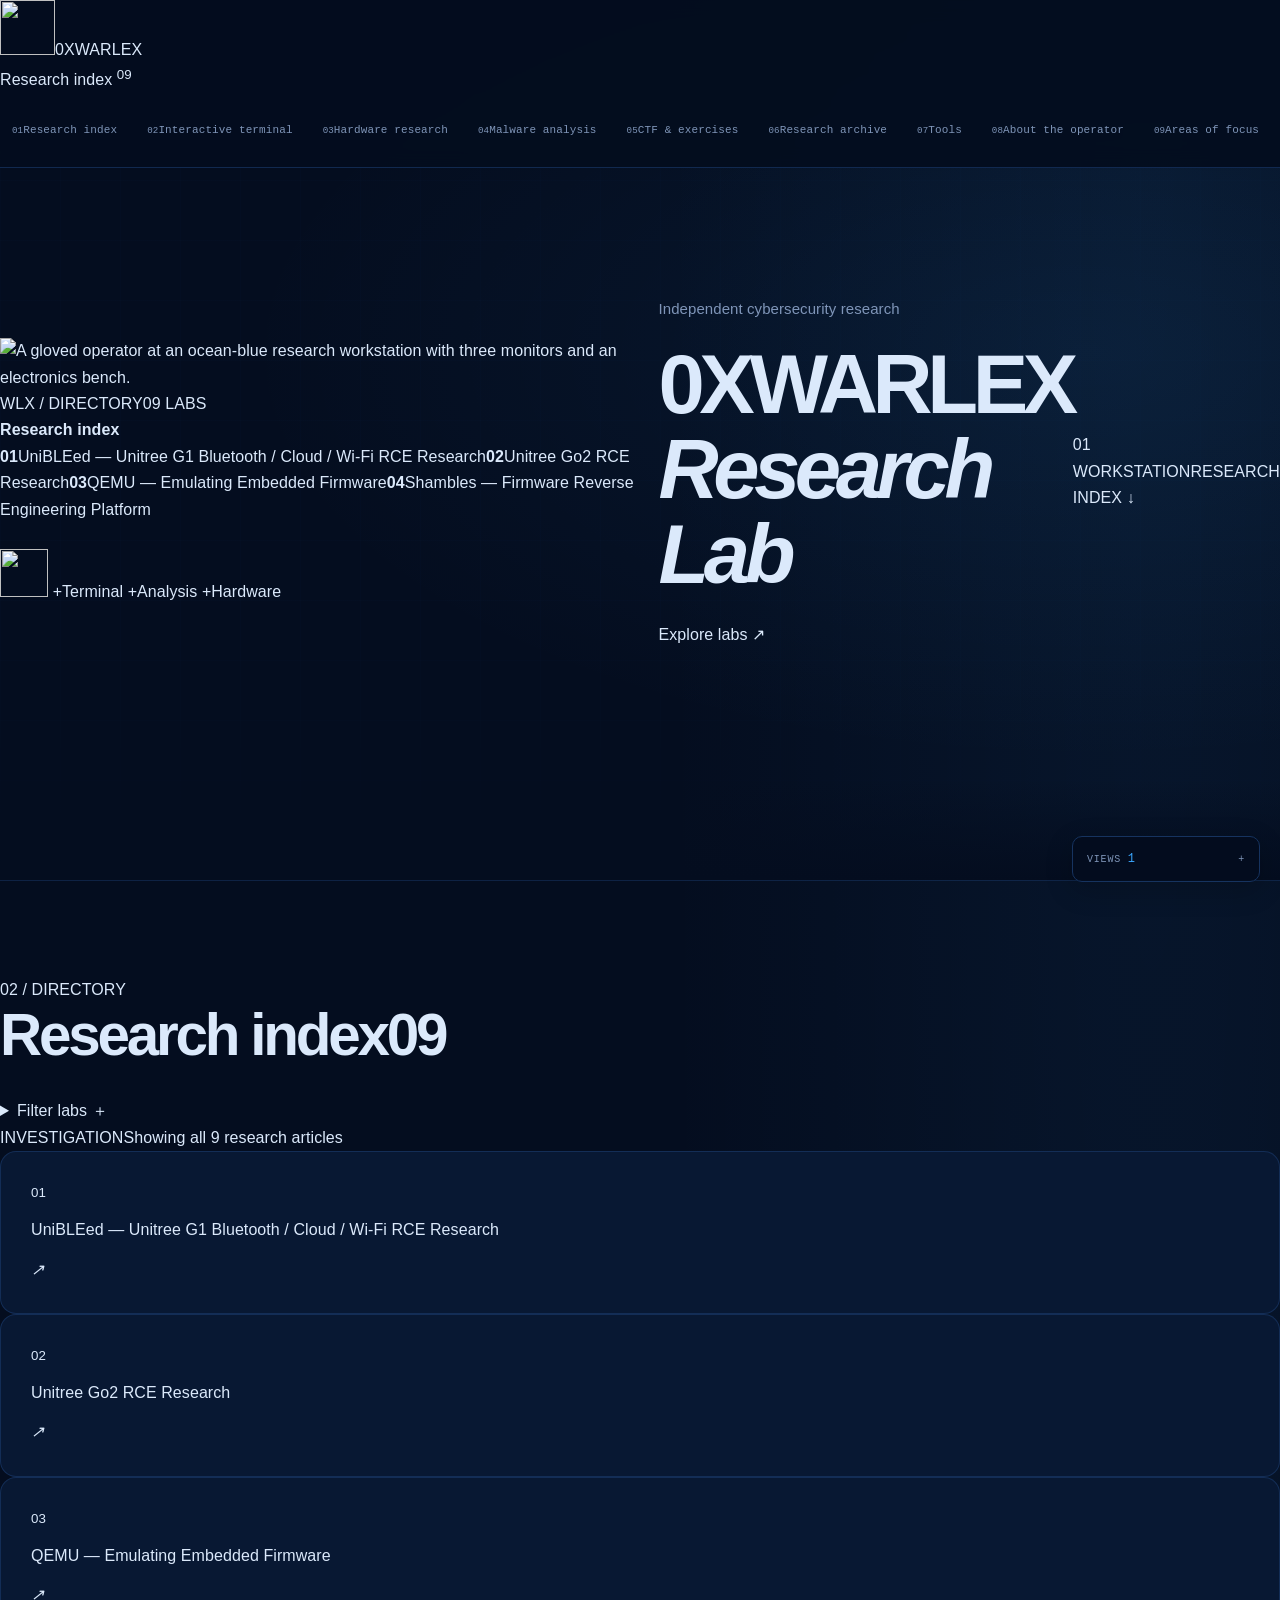
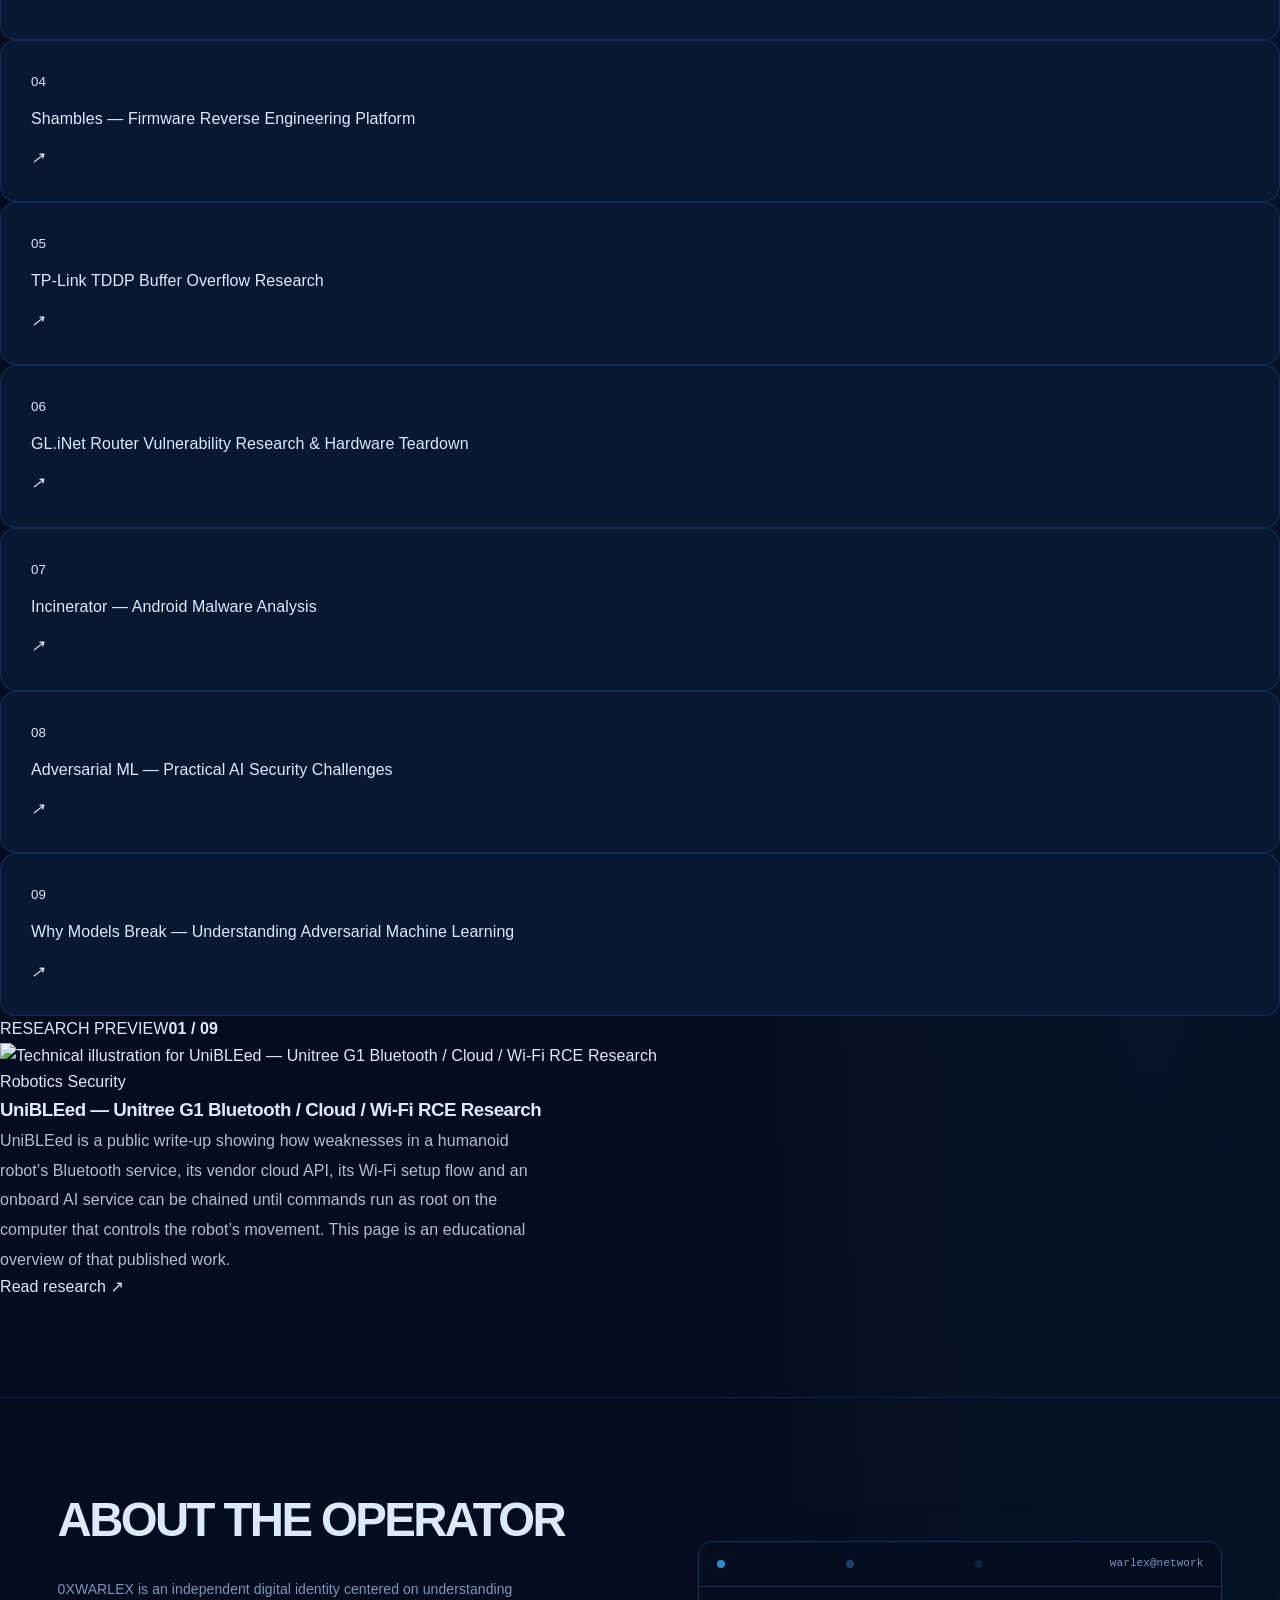
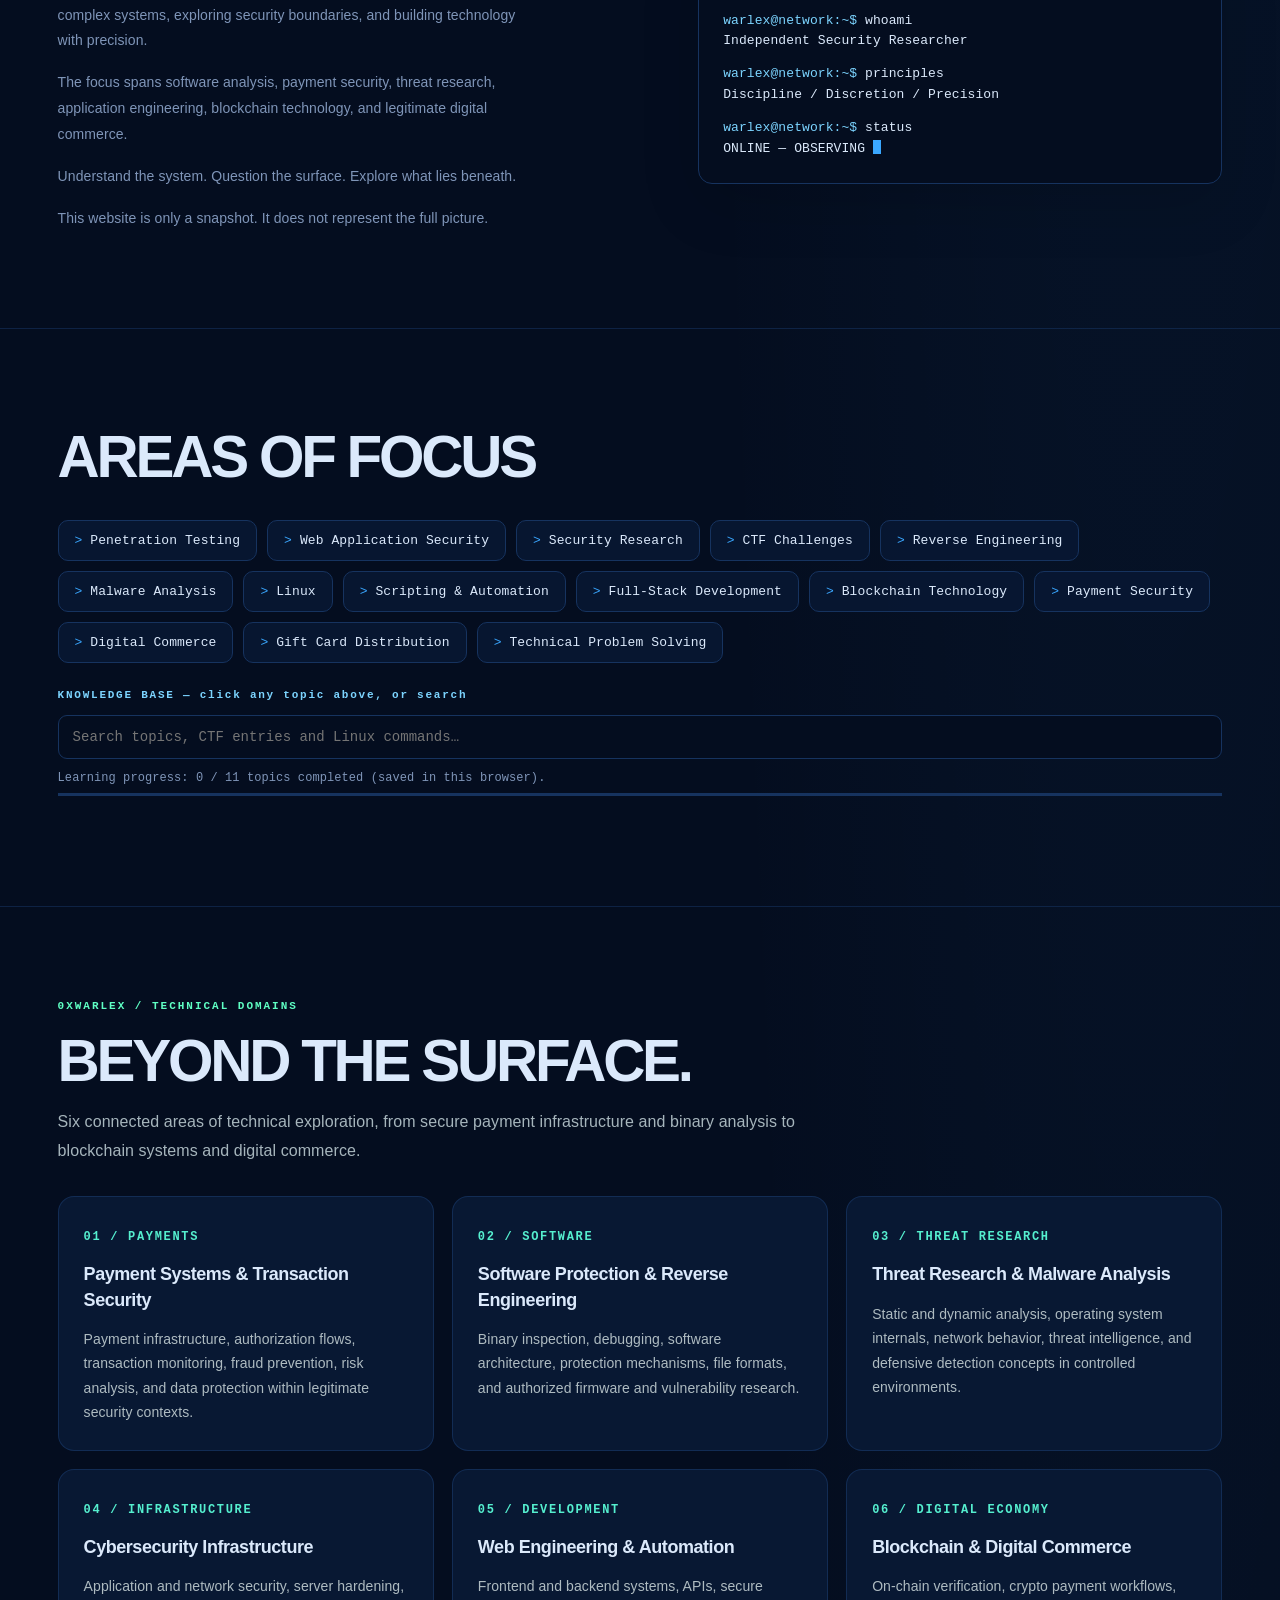
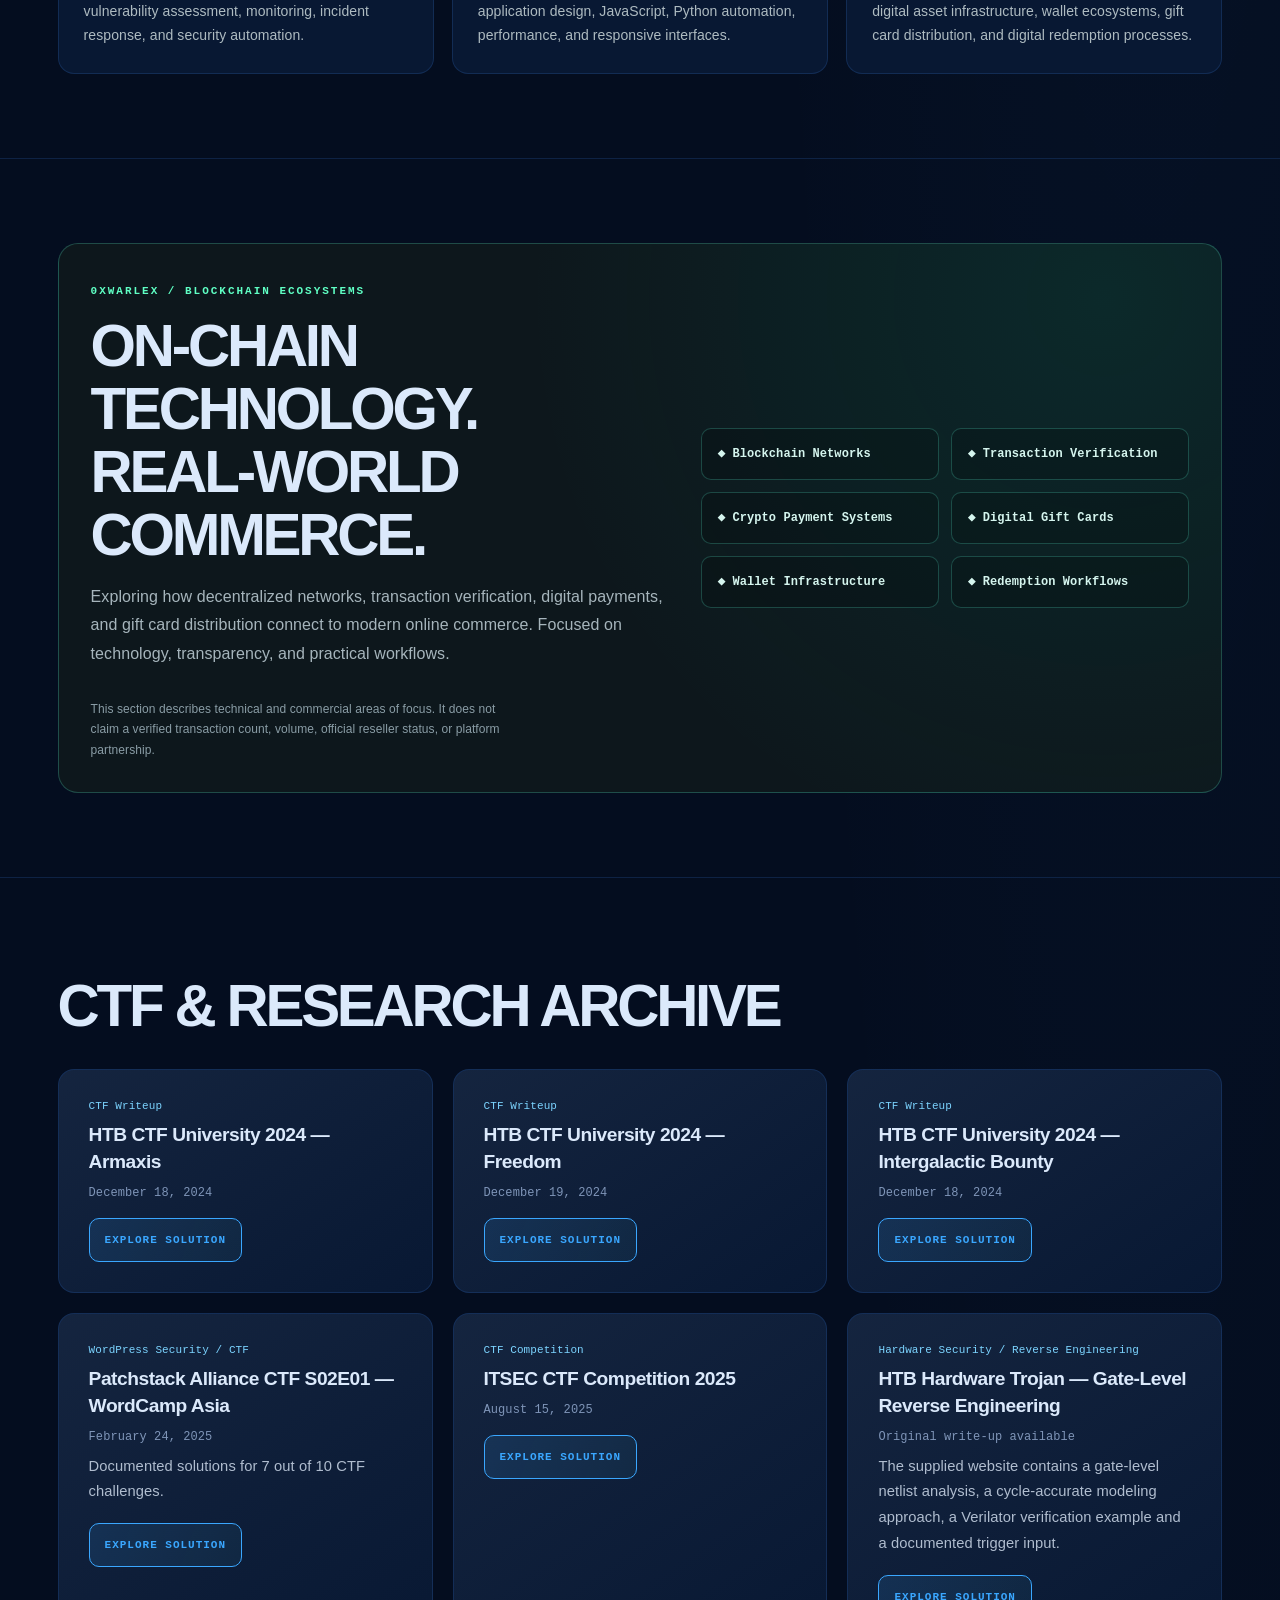
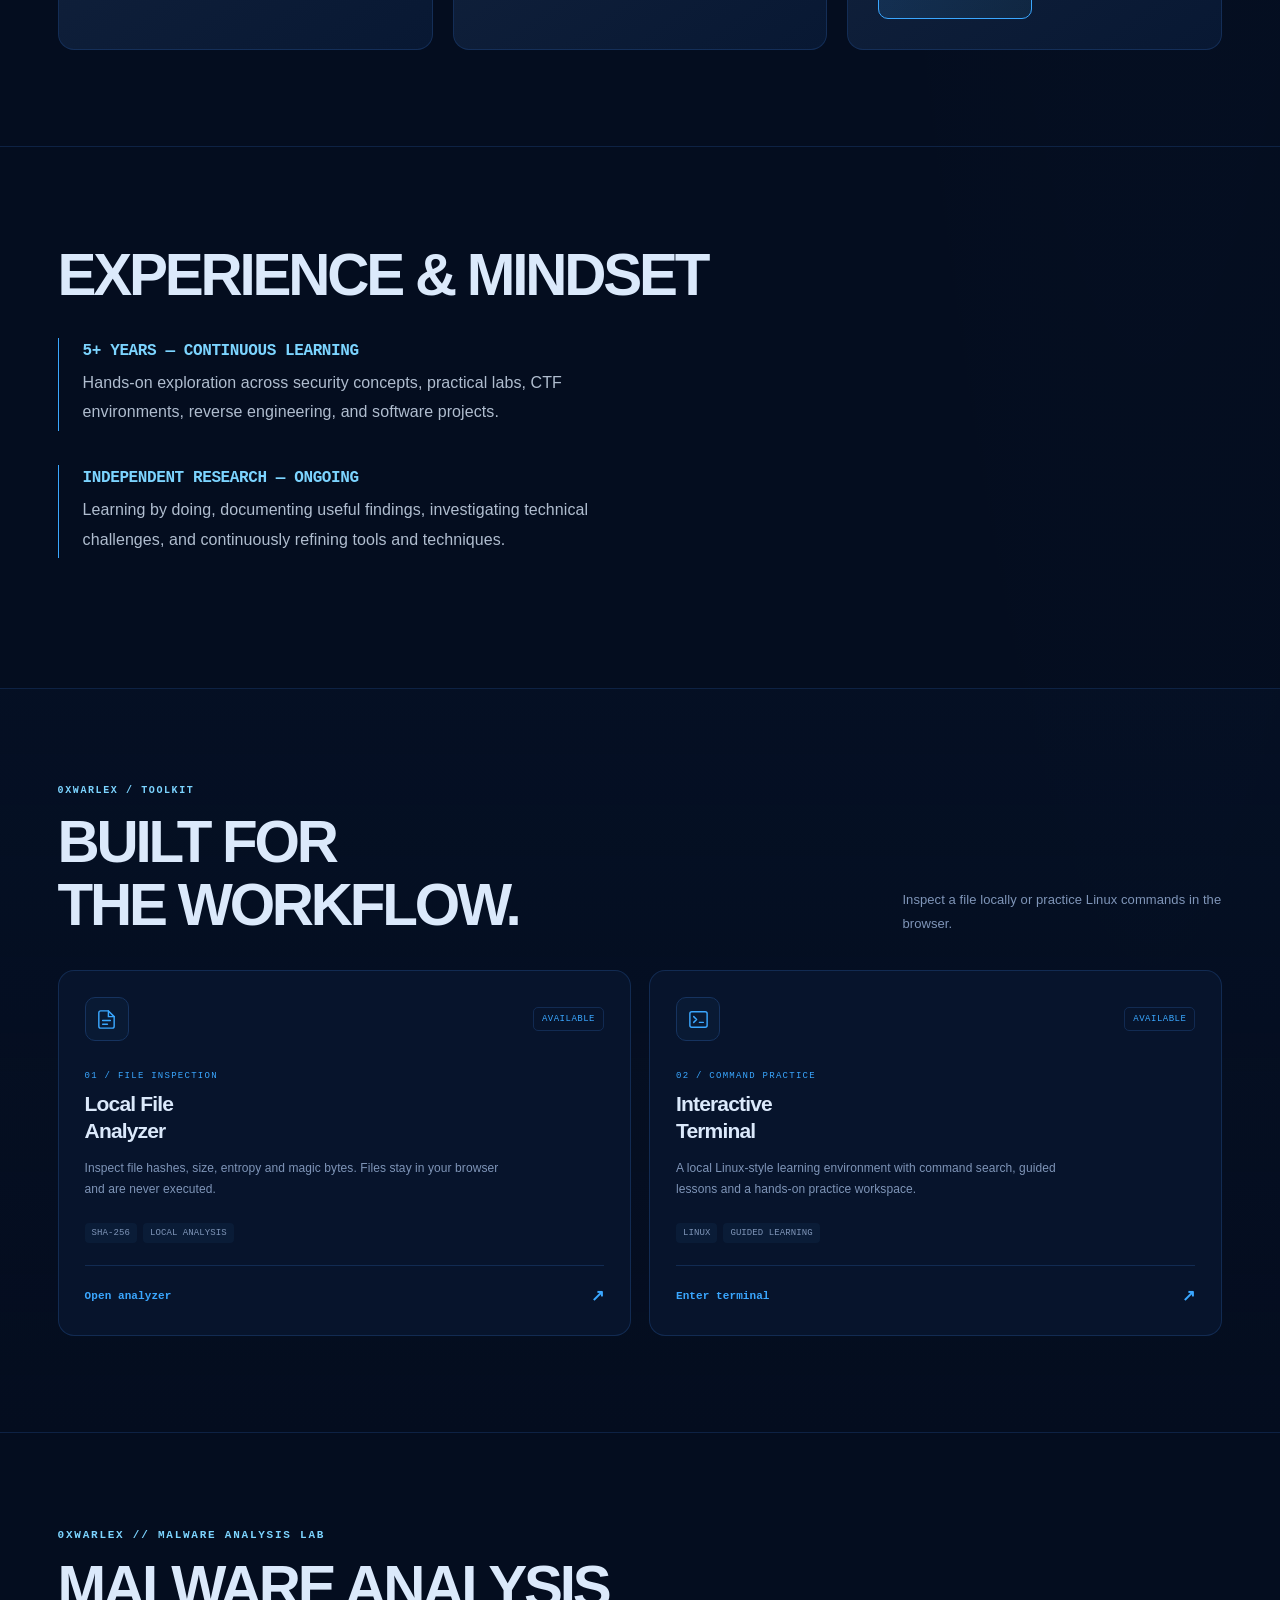
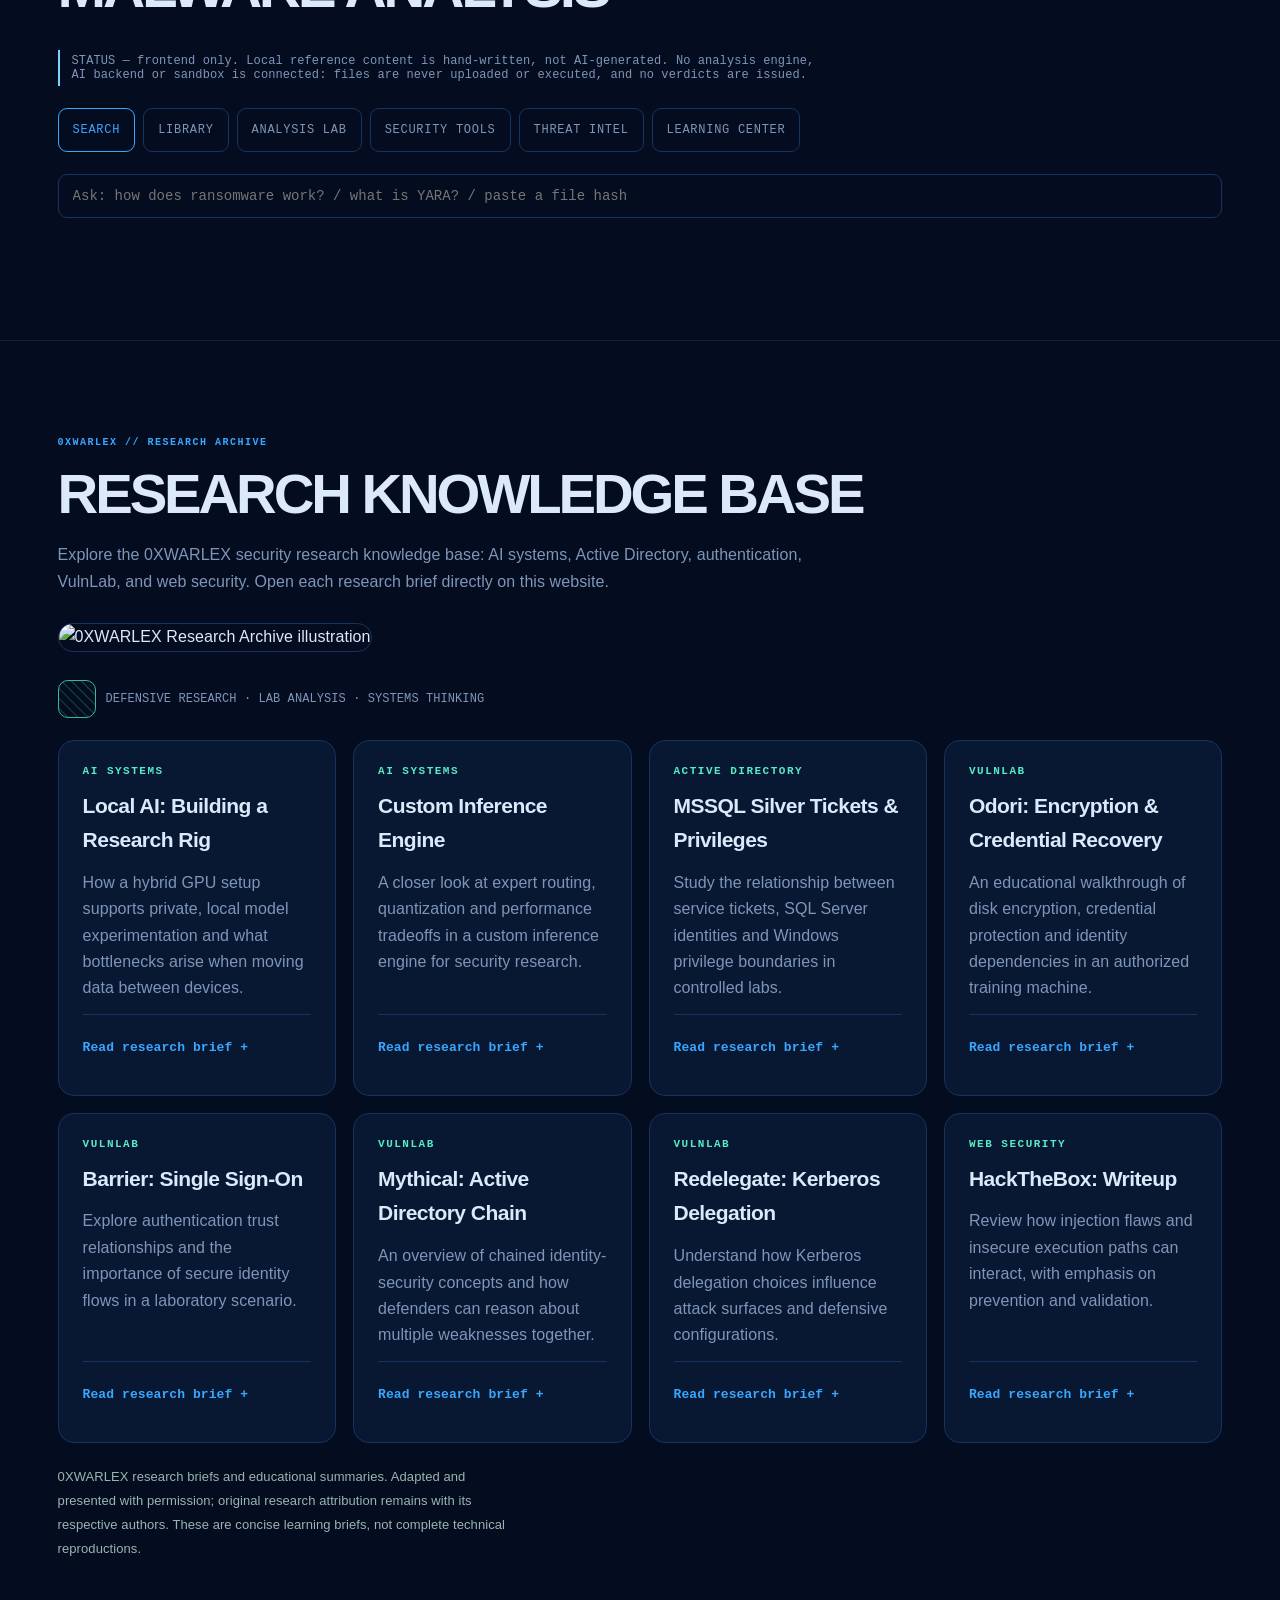
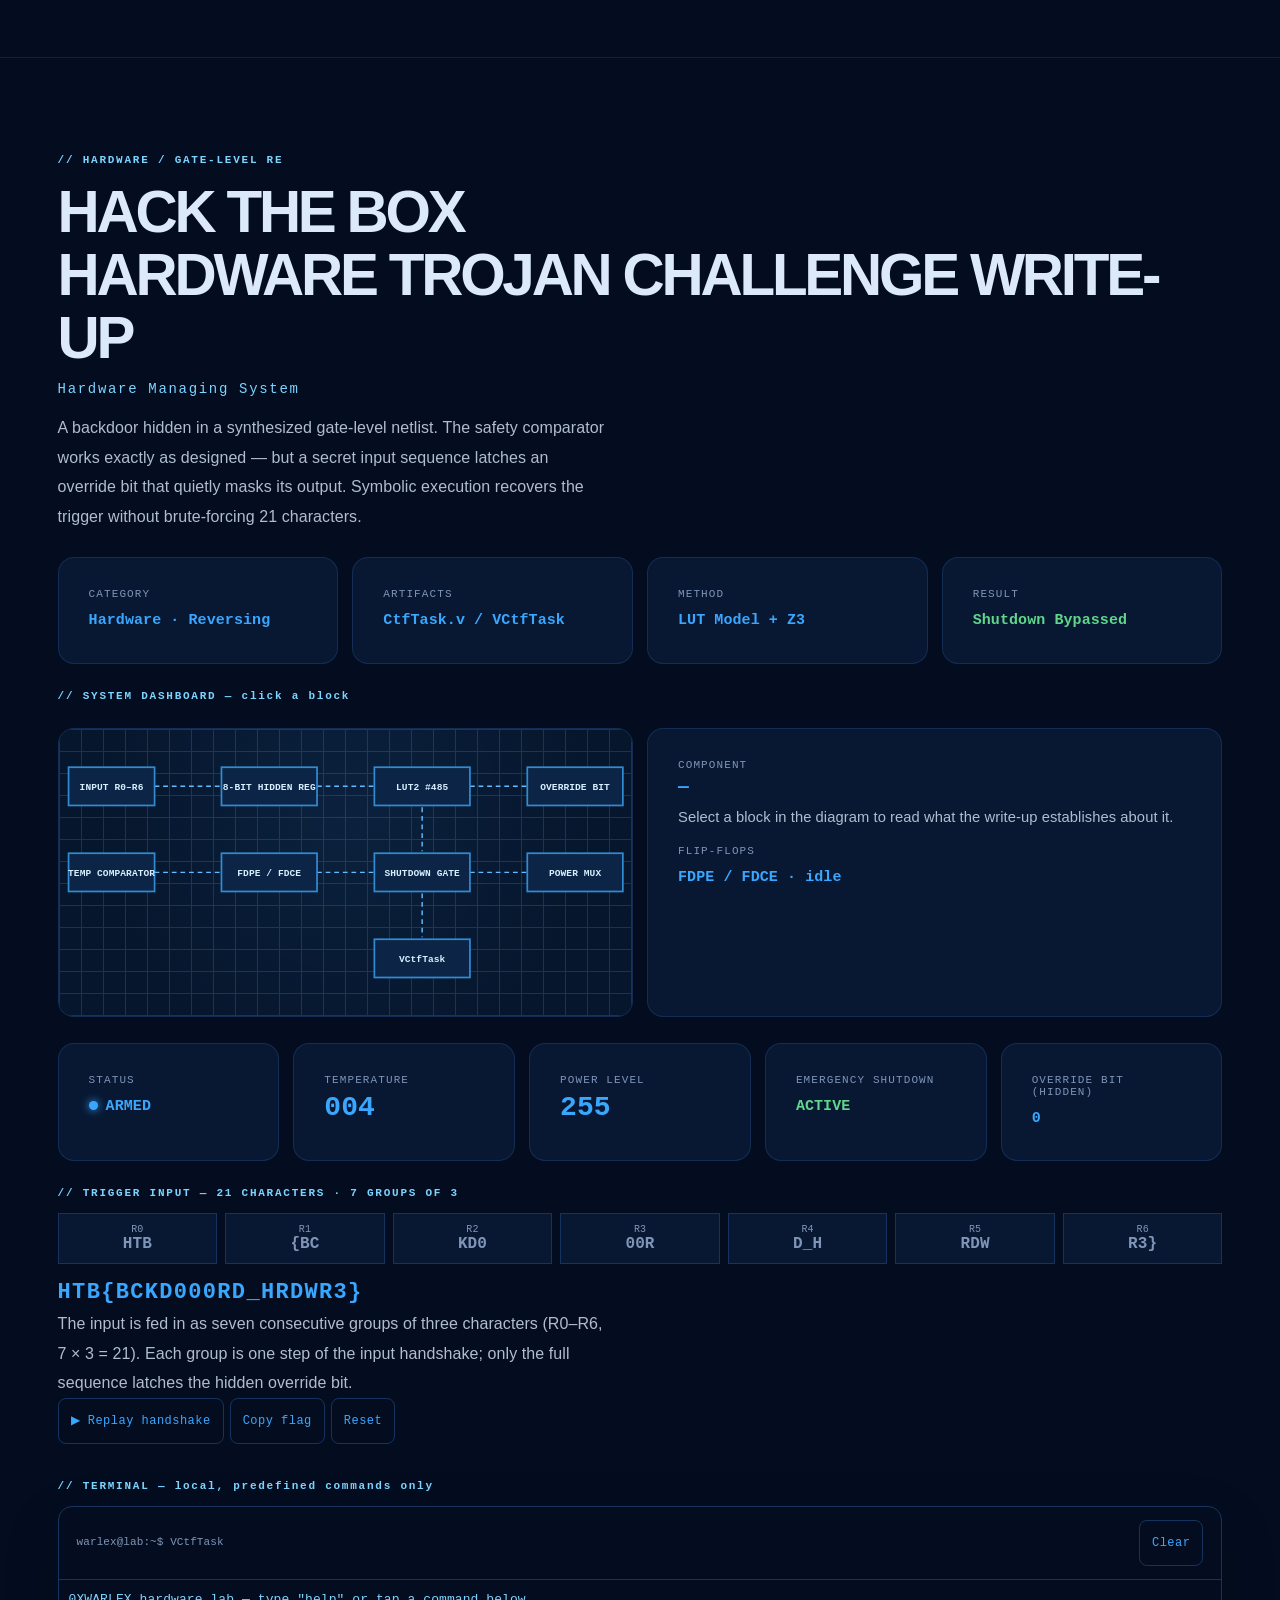
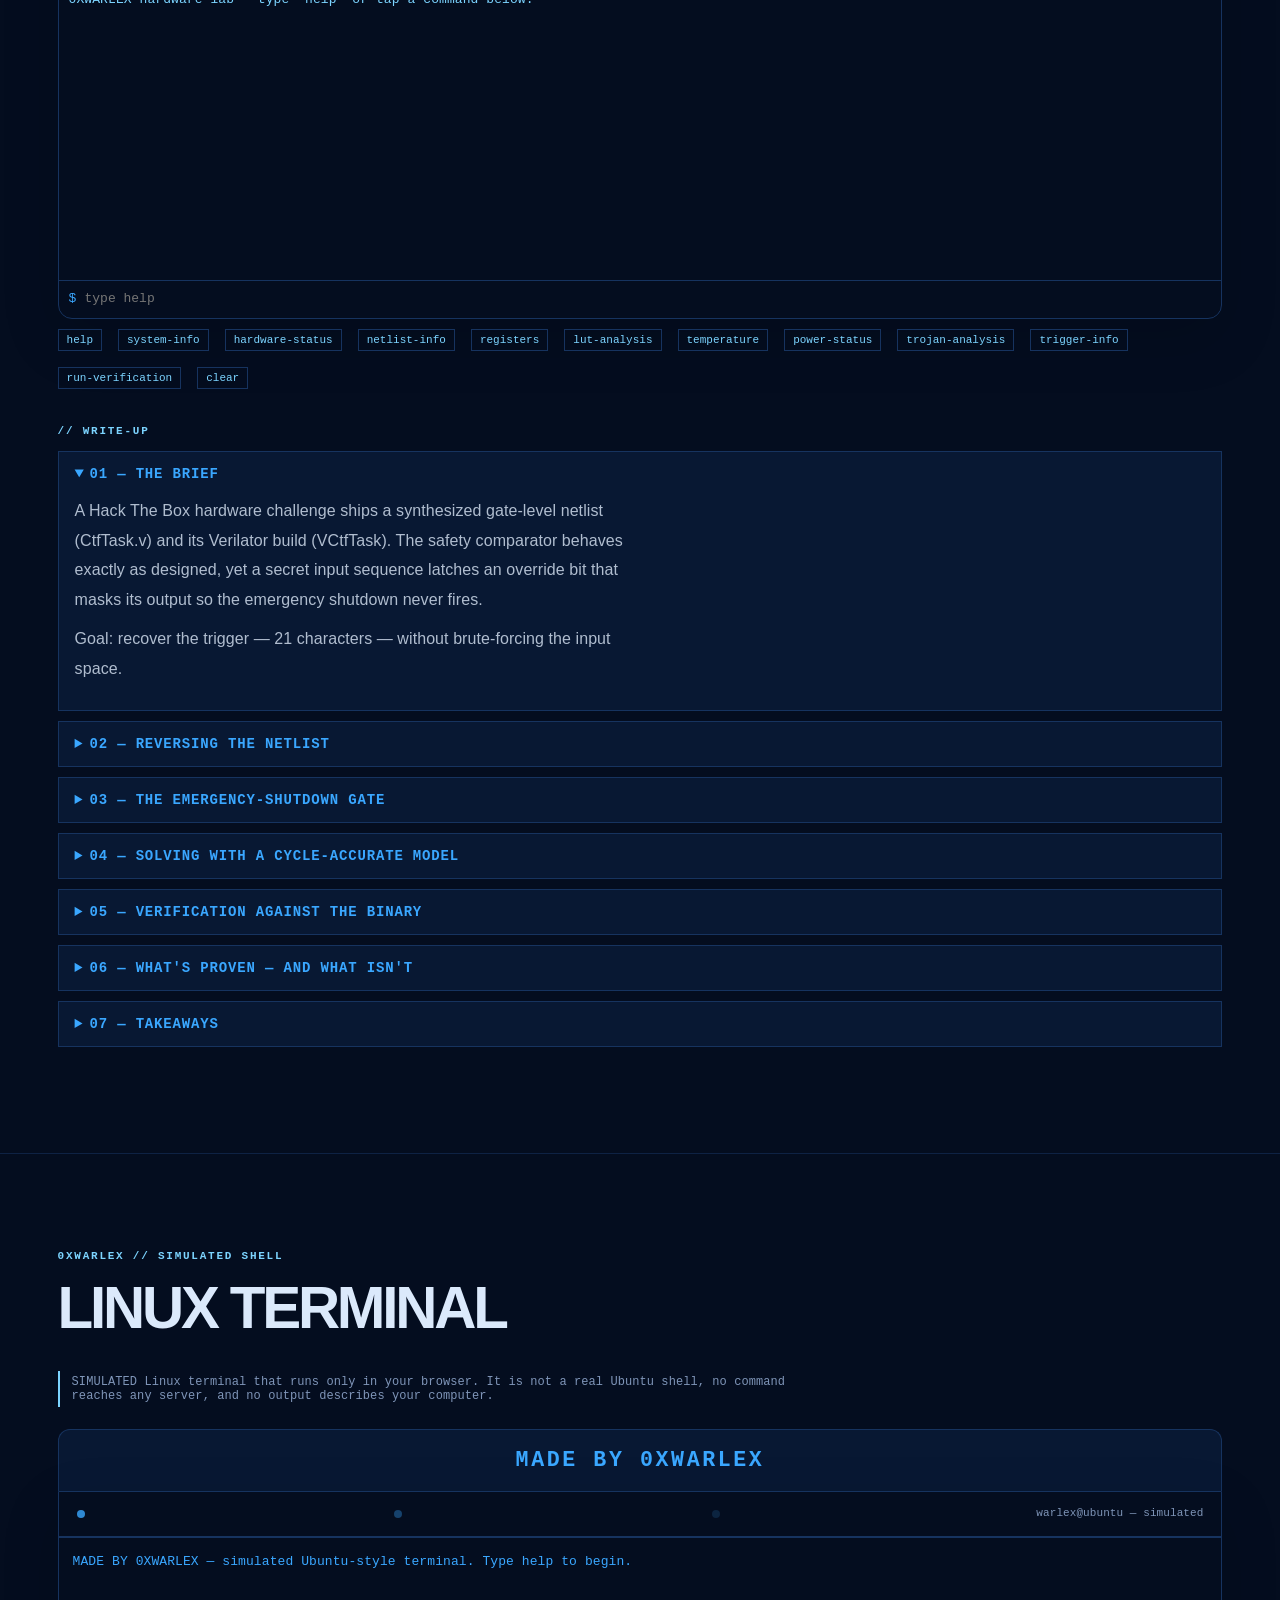
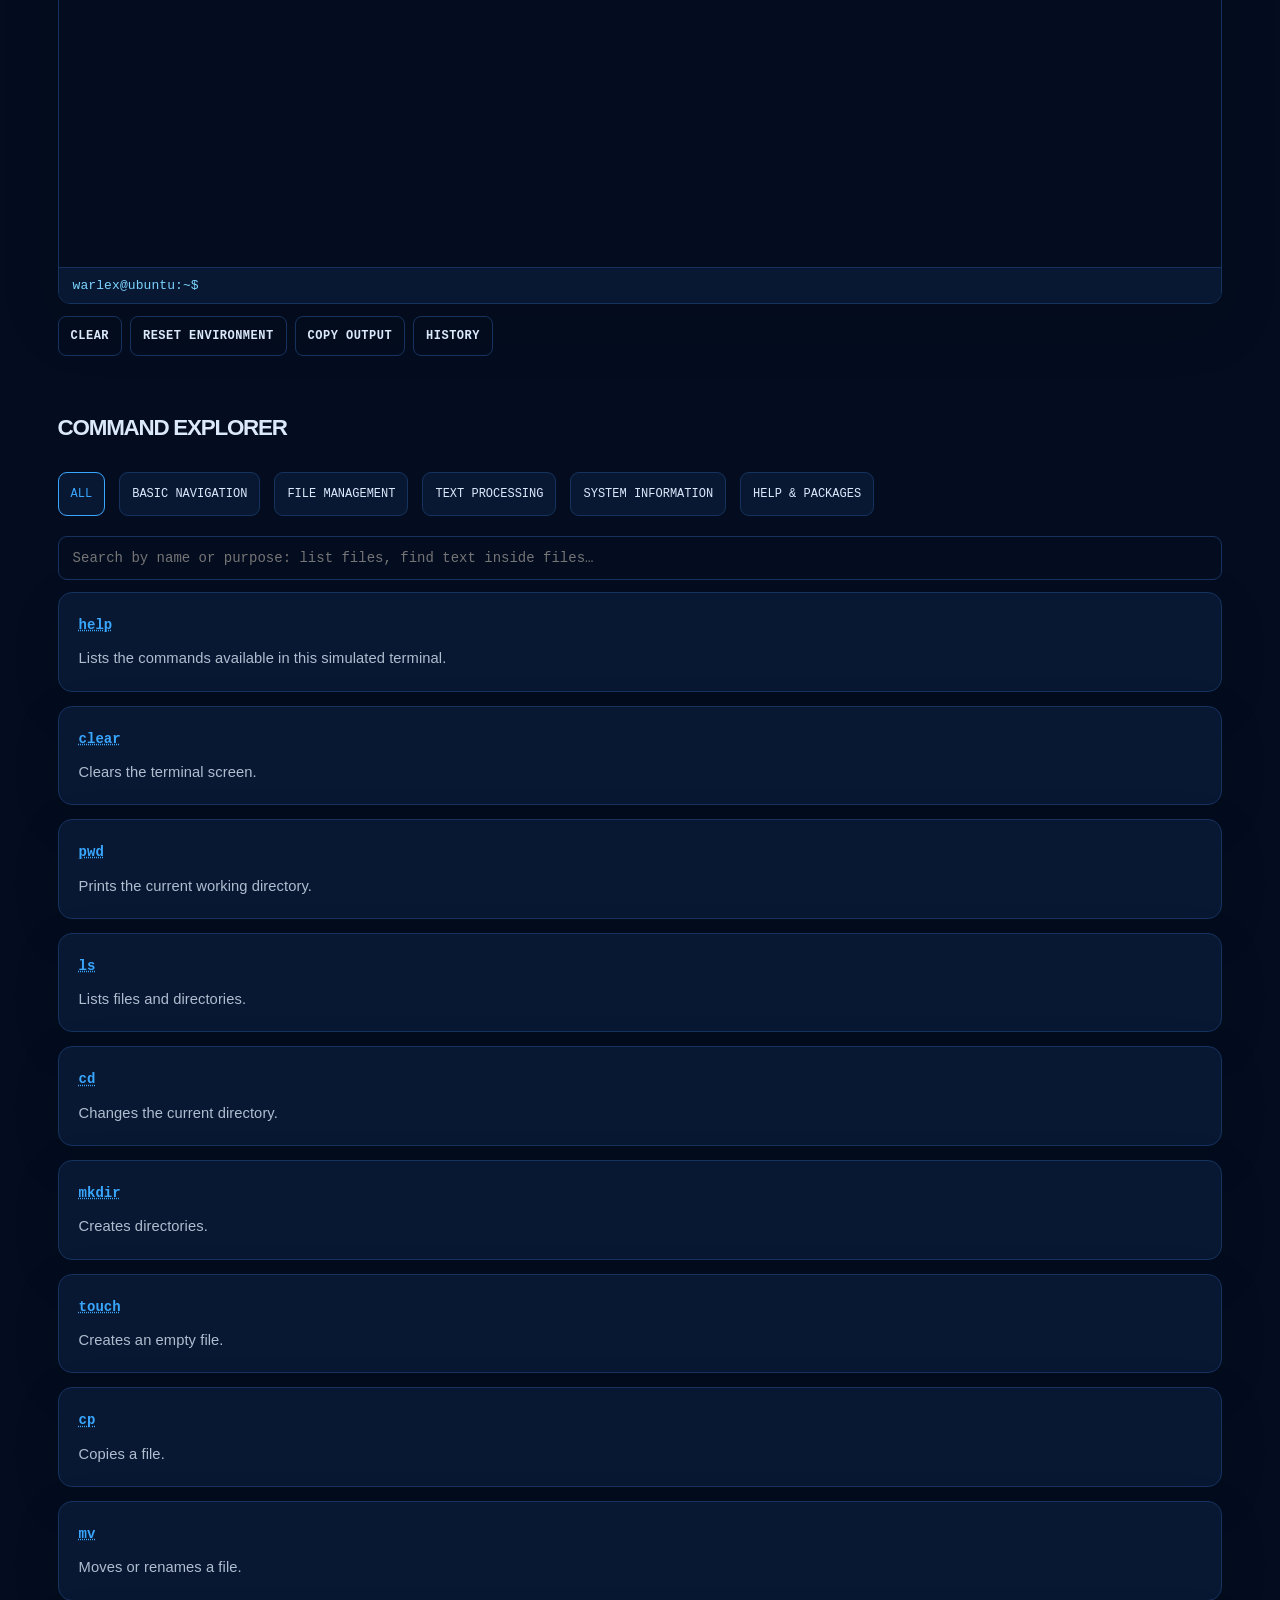
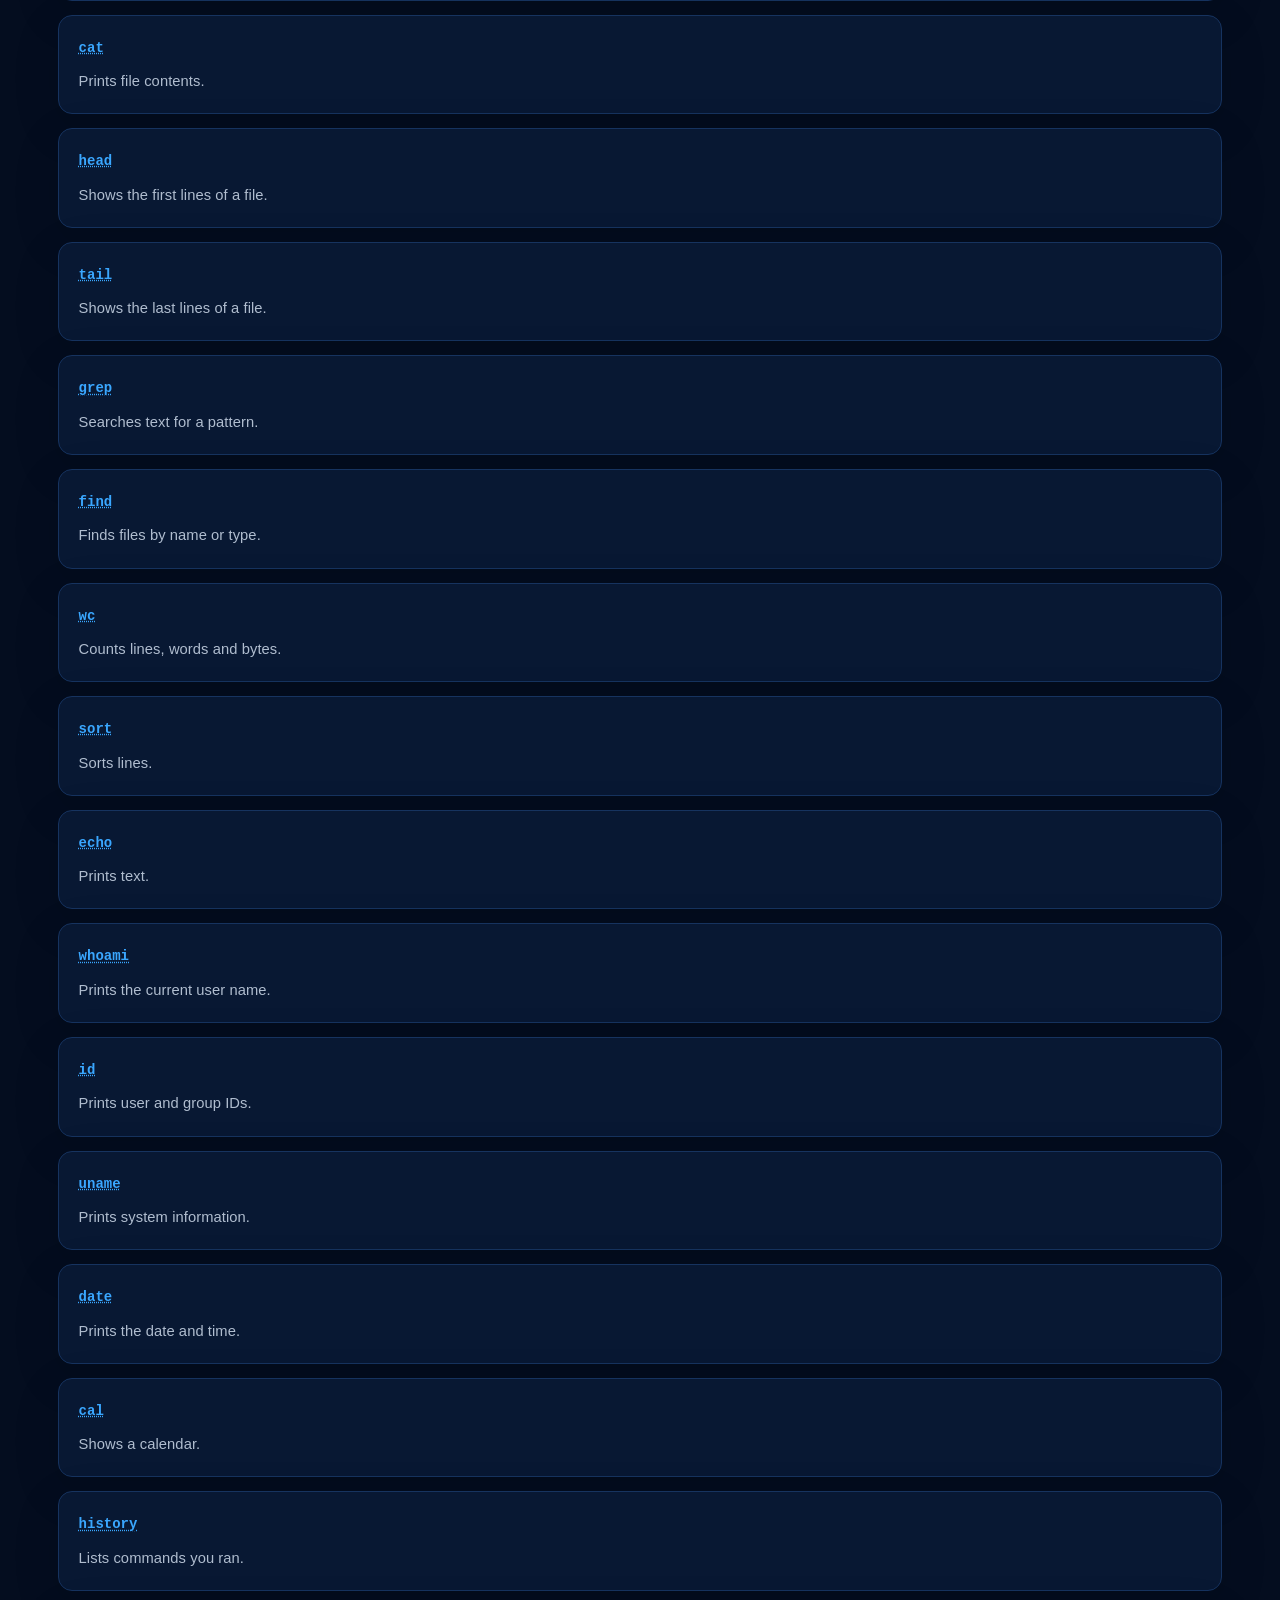
==== commit f2af5f41: "Add files via upload" ====
--- a/index.html
+++ b/index.html
@@ -4,19 +4,19 @@
 <head>
 <meta charset="utf-8"/>
 <meta content="width=device-width, initial-scale=1, viewport-fit=cover" name="viewport"/>
-<title>0XWARLEX — Cybersecurity Research &amp; Technical Intelligence</title>
+<title>0XWARLEX Research Lab — Independent Cybersecurity Research</title>
 <meta content="An independent cybersecurity knowledge platform exploring IoT security, firmware reverse engineering, vulnerability research, malware analysis, and advanced security technologies." name="description"/>
 <meta content="0XWARLEX, Cybersecurity Research, IoT Security, Firmware Analysis, Reverse Engineering, Vulnerability Research, Malware Analysis, Hardware Security" name="keywords"/>
 <meta content="0XWARLEX" name="author"/>
 <meta content="website" property="og:type"/>
 <meta content="0XWARLEX" property="og:site_name"/>
-<meta content="0XWARLEX — Cybersecurity Research &amp; Technical Intelligence" property="og:title"/>
+<meta content="0XWARLEX Research Lab — Independent Cybersecurity Research" property="og:title"/>
 <meta content="An independent cybersecurity knowledge platform exploring IoT security, firmware reverse engineering, vulnerability research, malware analysis, and advanced security technologies." property="og:description"/>
 <meta content="summary" name="twitter:card"/>
-<meta content="0XWARLEX — Cybersecurity Research &amp; Technical Intelligence" name="twitter:title"/>
+<meta content="0XWARLEX Research Lab — Independent Cybersecurity Research" name="twitter:title"/>
 <meta content="Independent Cybersecurity Research &amp; Technical Intelligence. Understand the attack surface. Master the technology." name="twitter:description"/>
 <meta content="#0B0614" name="theme-color"/>
-<link href="data:image/svg+xml,%3Csvg xmlns='http://www.w3.org/2000/svg' viewBox='0 0 32 32'%3E%3Crect width='32' height='32' fill='%230B0614'/%3E%3Ctext x='16' y='23' font-size='20' text-anchor='middle' fill='%23F044E8' font-family='monospace'%3EW%3C/text%3E%3C/svg%3E" rel="icon"/>
+<link href="assets/wlx.webp" rel="icon" type="image/webp"/>
 <script>
 window.WXT={warlexgold:['0XWARLEX Gold','#050505','#0B0B0B','#2a2008','#FFC928','#8F6812','#F5F5F5','#A1A1A1'],midnight:['Midnight Black','#000','#0a0a0a','#2b2412','#e6b94d','#b8742a','#f3ead6','#a29a86'],darkgold:['Dark Gold','#0d0a06','#17110a','#3a2c15','#d4a63a','#a8692a','#ecdcb8','#a8977a'],white:['Pure White','#ffffff','#f3f3f6','#d6d6de','#8a5a00','#1f5f8b','#14161b','#585f6b'],silver:['Light Silver','#e9ebee','#f7f8fa','#c5c9d0','#4a5568','#7a5c1e','#1c2028','#5b6270'],cyber:['Cyberpunk','#0B0614','#160D25','#4A2866','#F044E8','#55D8F5','#E8DFF5','#B9A9CE'],matrix:['Matrix Green','#000','#030c05','#0f2a14','#2bff6a','#9be8a8','#cfeede','#6b9a78'],ocean:['Ocean Blue','#040d1f','#081833','#16335f','#3aa7ff','#7cd4ff','#dbe9fb','#7f95b8'],crimson:['Crimson Red','#0a0203','#16070a','#3d1015','#ff3b4e','#d98a52','#f4dcdc','#a38486'],amoled:['AMOLED','#000','#050505','#1a1a1a','#d9d9d9','#8a8a8a','#f2f2f2','#8a8a8a'],retro:['Retro Terminal','#0a0800','#140f00','#33260a','#ffb000','#33ff66','#ffd98a','#a68a4a']};
 window.WXD='ocean';
@@ -39,7 +39,7 @@
   var m=document.querySelector('meta[name=theme-color]');if(m)m.content=a[1];
   if(save){try{localStorage.setItem('warlex-theme',k)}catch(e){}}
 };
-var k=WXD;try{k=localStorage.getItem('warlex-theme')||WXD;if(k==='warlexgold'||!localStorage.getItem('warlex-ocean-default-v1')){k=WXD;localStorage.setItem('warlex-ocean-default-v1','1');localStorage.setItem('warlex-theme',k)}}catch(e){}WXset(k,false)})();
+var k=WXD;try{k=localStorage.getItem('warlex-theme')||WXD;if(!localStorage.getItem('warlex-ocean-default-v1')){k=WXD;localStorage.setItem('warlex-ocean-default-v1','1');localStorage.setItem('warlex-theme',k)}}catch(e){}WXset(k,false)})();
 </script>
 <style>
 :root{--bg:#0B0614;--panel:#160D25;--line:#4A2866;--g:#F044E8;--gr:240,68,232;--c:#55D8F5;--t:#E8DFF5;--m:#B9A9CE;--mono:ui-monospace,"SF Mono","Cascadia Code",Menlo,Consolas,monospace;--sans:"Helvetica Neue",Arial,system-ui,sans-serif}
@@ -692,56 +692,50 @@
 img.wxlogo.foot-logo{width:64px;height:64px}
 #cl-token-form{display:grid;gap:12px;padding:12px 0}#cl-token-login{margin-top:12px}
 #cl-token-login summary{cursor:pointer;padding:8px 0;color:var(--g)}
-</style></head>
+</style><link rel="stylesheet" href="assets/workstation.css"/>
+</head>
 <body><noscript><style>#intro{display:none!important}body{overflow:auto!important}</style></noscript>
-<div aria-label="0XWARLEX boot sequence" id="intro" role="dialog">
-<img alt="" aria-hidden="true" class="wxlogo intro-logo" decoding="async" height="1254" width="1254"/><span class="wxlogo-fallback">WLX</span>
-<div aria-live="polite" id="log"></div>
-<div id="ibar"><div class="tr"><div class="fi" id="fi"></div></div><button aria-label="Skip intro and enter the 0XWARLEX website" id="skip" type="button">SKIP INTRO — ENTER SYSTEM</button></div>
-</div>
-<div id="cd"></div><div id="cr"></div>
-<header>
-<nav aria-label="Main" class="wrap">
-<a class="logo" href="#hero"><img alt="WLX" class="wxlogo nav-logo" decoding="async" height="1254" width="1254"/><span class="wxlogo-fallback">WLX</span></a>
-<button aria-controls="nl" aria-expanded="false" id="menu" type="button">MENU</button>
-<ul id="nl">
-<li><a href="#research-lab">Research Labs</a></li>
-<li><a href="#warlex-archive">Archive</a></li>
-<li><a href="#tools">Tools</a></li>
-<li><a href="#hardware">Hardware</a></li>
-<li><a href="#terminal">Terminal</a></li>
-<li><details class="wx-nav-more" id="wx-nav-more"><summary>Explore</summary><div class="wx-nav-menu">
-<a href="#about">About the operator</a><a href="#focus">Areas of focus</a><a href="#expertise">Technical domains</a><a href="#blockchain">Blockchain</a><a href="#archive">CTF archive</a><a href="#work">Research work</a><a href="#experience">Experience</a><a href="#malware">Malware analysis</a><a href="#contact">Contact</a>
-</div></details></li>
-</ul>
-</nav>
-</header>
+<header class="site-head"><div class="site-bar">
+<a class="wordmark" href="#hero" aria-label="0XWARLEX home"><img src="assets/wlx.webp" alt="" width="55" height="55"><span>0XWARLEX</span></a>
+<div class="bar-controls"><a class="head-index" href="#research-lab">Research index <sup>09</sup></a>
+<button id="menu" aria-expanded="false" aria-controls="nl" type="button">Menu <i aria-hidden="true"></i></button></div></div>
+<nav class="lab-menu" aria-label="Main menu"><ul id="nl"><li><a href="#research-lab"><small>01</small>Research index</a></li><li><a href="#terminal"><small>02</small>Interactive terminal</a></li><li><a href="#hardware"><small>03</small>Hardware research</a></li><li><a href="#malware"><small>04</small>Malware analysis</a></li><li><a href="#work"><small>05</small>CTF & exercises</a></li><li><a href="#warlex-archive"><small>06</small>Research archive</a></li><li><a href="#tools"><small>07</small>Tools</a></li><li><a href="#about"><small>08</small>About the operator</a></li><li><a href="#focus"><small>09</small>Areas of focus</a></li><li><a href="#expertise"><small>10</small>Technical domains</a></li><li><a href="#blockchain"><small>11</small>Blockchain</a></li><li><a href="#experience"><small>12</small>Experience</a></li><li><a href="#contact"><small>13</small>Contact</a></li></ul></nav></header>
+<noscript><style>.site-head #menu{display:none!important}.site-head .head-index{display:flex!important}.site-head:focus-within #nl{display:grid!important}.legacy-filters{display:none}.rv{opacity:1!important;transform:none!important}</style></noscript>
 <a class="wx-skip-link" href="#main-content">Skip to content</a>
 <main id="main-content">
-<section id="hero">
-<div class="wrap"><div class="wx-hero-copy">
-<div class="hero-logo-wrap"><img alt="WLX" class="wxlogo hero-logo" decoding="async" fetchpriority="high" height="1254" width="1254"/><span class="wxlogo-fallback">WLX</span><div class="wxp" id="wxp"></div></div>
-<span class="tag">0XWARLEX // BEYOND THE SURFACE</span>
-<h1><span>GHOST IN</span><span class="o">THE NETWORK.</span></h1>
-<p>Exploring security boundaries, software behavior, payment technologies, blockchain ecosystems, and digital commerce with discipline and precision.</p>
-<div class="btns">
-<a class="btn wx-primary" href="#research-lab">EXPLORE RESEARCH <span aria-hidden="true">↗</span></a>
-<a class="btn s" href="#tools">OPEN TOOLS <span aria-hidden="true">↗</span></a>
+<section id="hero" aria-labelledby="site-title">
+<div class="scene-frame"><div class="workstation">
+<picture><source media="(max-aspect-ratio: 4/5)" srcset="assets/workstation-mobile.webp"><img id="desk-photo" src="assets/workstation.webp" width="1672" height="941" fetchpriority="high" alt="A gloved operator at an ocean-blue research workstation with three monitors and an electronics bench."></picture>
+<div class="monitor-face" aria-hidden="true"><div class="monitor-ui"><div class="monitor-top"><span>WLX / DIRECTORY</span><span>09 LABS</span></div><strong>Research index</strong><div class="monitor-body"><div><span><b>01</b>UniBLEed — Unitree G1 Bluetooth / Cloud / Wi‑Fi RCE Research</span><span><b>02</b>Unitree Go2 RCE Research</span><span><b>03</b>QEMU — Emulating Embedded Firmware</span><span><b>04</b>Shambles — Firmware Reverse Engineering Platform</span></div><img src="assets/g1.svg" alt=""></div></div></div>
+<img class="bezel-mark" src="assets/wlx.webp" alt="" width="48" height="48">
+<a class="monitor-link" href="#research-lab" aria-label="Explore labs on the central monitor"></a>
+<a href="#terminal" class="desk-point point-terminal" aria-label="Open interactive terminal"><i>+</i><span>Terminal</span></a>
+<a href="#malware" class="desk-point point-analysis" aria-label="Open Malware Analysis Platform"><i>+</i><span>Analysis</span></a>
+<a href="#hardware" class="desk-point point-hardware" aria-label="Open hardware research bench"><i>+</i><span>Hardware</span></a>
+</div></div>
+<div class="hero-copy"><p class="hero-label"><i></i> Independent cybersecurity research</p>
+<h1 id="site-title"><span>0XWARLEX</span><em>Research Lab</em></h1>
+<a class="enter-labs" href="#research-lab">Explore labs <span aria-hidden="true">↗</span></a></div>
+<div class="scene-foot"><span>01 <i></i> WORKSTATION</span><a href="#research-lab">RESEARCH INDEX <b>↓</b></a></div>
+<button class="tilt" type="button" hidden>Enable tilt</button></section>
+<section id="research-lab" aria-labelledby="index-title"><div class="index-wrap">
+<div class="index-header"><div><div class="index-kicker">02 / DIRECTORY</div><h2 id="index-title" tabindex="-1">Research index<span>09</span></h2></div>
+<details class="legacy-filters"><summary>Filter labs <span aria-hidden="true">＋</span></summary><div class="rl-controls">
+<div class="mrow">
+<input aria-label="Search research library" autocomplete="off" class="q" id="rl-q" placeholder="Search titles, tools, techniques, vulnerability types, concepts…" type="search"/>
+<button class="btn sm" id="rl-reset" type="button">RESET</button>
 </div>
-<p class="tag" style="margin:0 0 14px">UNDERSTAND THE ATTACK SURFACE. MASTER THE TECHNOLOGY.</p>
-<div class="labels"><span>SECURITY RESEARCH</span><span>REVERSE ENGINEERING</span><span>WEB ENGINEERING</span><span>BLOCKCHAIN &amp; DIGITAL COMMERCE</span></div>
-</div>
-<aside class="wx-console" aria-label="Research workspace shortcuts">
-<div class="wx-console-bar"><span class="wx-console-dot"></span><span class="wx-console-dot"></span><span class="wx-console-dot"></span><span class="wx-console-title">0xwarlex / workspace</span><span class="wx-console-id">WLX_01</span></div>
-<div class="wx-console-body"><div class="wx-console-kicker"><span>INDEPENDENT RESEARCH</span><time id="wx-clock">UTC</time></div>
-<div class="wx-console-prompt"><span>warlex@network</span> ~ $ ls ./workspace</div><h2>Look closer.<br/>Go deeper.</h2><p class="wx-console-description">Research, tools and practical learning.<br/>One interface. Your next investigation.</p>
-<a class="wx-module" href="#research-lab"><span class="wx-module-index">01</span><span><b>Research Labs</b><small>9 investigations / 8 categories</small></span><span class="wx-module-arrow" aria-hidden="true">↗</span></a>
-<a class="wx-module" href="#tools"><span class="wx-module-index">02</span><span><b>Tools &amp; utilities</b><small>File inspection / terminal</small></span><span class="wx-module-arrow" aria-hidden="true">↗</span></a>
-<a class="wx-module" href="#hardware"><span class="wx-module-index">03</span><span><b>Hardware research</b><small>Gate-level reverse engineering</small></span><span class="wx-module-arrow" aria-hidden="true">↗</span></a>
-</div><div class="wx-console-footer"><span><i class="wx-status-dot"></i>WORKSPACE READY</span><span>UNDERSTAND. EXPLORE. BUILD.</span></div></aside>
-</div>
-</section>
-<div class="wx-index-bar" aria-label="Explore the platform"><div class="wrap"><a href="#research-lab"><b>09</b><span>RESEARCH INVESTIGATIONS</span></a><a href="#warlex-archive"><b>08</b><span>KNOWLEDGE BRIEFS</span></a><a href="#tools"><b>↗</b><span>TOOLS &amp; UTILITIES</span></a><a href="#terminal"><b>&gt;_</b><span>INTERACTIVE LEARNING</span></a></div></div>
+<div class="chips f" id="rl-filters"></div>
+<select aria-label="Sort research" class="q" id="rl-sort">
+<option value="latest">Sort: Featured order</option>
+<option value="oldest">Sort: Reverse featured order</option>
+<option value="technical">Sort: Most Technical</option>
+<option value="category">Sort: Category</option>
+</select>
+<select aria-label="Filter by technology or tag" class="q" id="rl-tech"><option value="All Technologies">All Technologies</option></select></div>
+</details></div>
+<div class="directory"><div><div class="directory-caption"><span>INVESTIGATION</span><span id="rl-count" aria-live="polite"></span></div><div id="rl-grid"><a class="lab-row rl-card" data-research-id="g1" data-level="Advanced" data-open="g1" href="#research/g1"><small>01</small><span>UniBLEed — Unitree G1 Bluetooth / Cloud / Wi‑Fi RCE Research</span><i aria-hidden="true">↗</i></a><a class="lab-row rl-card" data-research-id="go2" data-level="Advanced" data-open="go2" href="#research/go2"><small>02</small><span>Unitree Go2 RCE Research</span><i aria-hidden="true">↗</i></a><a class="lab-row rl-card" data-research-id="qemu" data-level="Intermediate" data-open="qemu" href="#research/qemu"><small>03</small><span>QEMU — Emulating Embedded Firmware</span><i aria-hidden="true">↗</i></a><a class="lab-row rl-card" data-research-id="shambles" data-level="Intermediate" data-open="shambles" href="#research/shambles"><small>04</small><span>Shambles — Firmware Reverse Engineering Platform</span><i aria-hidden="true">↗</i></a><a class="lab-row rl-card" data-research-id="tplink" data-level="Advanced" data-open="tplink" href="#research/tplink"><small>05</small><span>TP‑Link TDDP Buffer Overflow Research</span><i aria-hidden="true">↗</i></a><a class="lab-row rl-card" data-research-id="glinet" data-level="Intermediate" data-open="glinet" href="#research/glinet"><small>06</small><span>GL.iNet Router Vulnerability Research &amp; Hardware Teardown</span><i aria-hidden="true">↗</i></a><a class="lab-row rl-card" data-research-id="incinerator" data-level="Intermediate" data-open="incinerator" href="#research/incinerator"><small>07</small><span>Incinerator — Android Malware Analysis</span><i aria-hidden="true">↗</i></a><a class="lab-row rl-card" data-research-id="advml" data-level="Advanced" data-open="advml" href="#research/advml"><small>08</small><span>Adversarial ML — Practical AI Security Challenges</span><i aria-hidden="true">↗</i></a><a class="lab-row rl-card" data-research-id="whymodels" data-level="Beginner" data-open="whymodels" href="#research/whymodels"><small>09</small><span>Why Models Break — Understanding Adversarial Machine Learning</span><i aria-hidden="true">↗</i></a></div><div class="rl-empty" id="rl-empty" hidden>No matching investigations. <button class="btn sm" id="rl-reset2">Reset filters</button></div></div><aside class="lab-preview" aria-label="Selected research preview"><div class="preview-tag"><span>RESEARCH PREVIEW</span><b id="preview-number">01 / 09</b></div><img id="preview-image" src="assets/g1.svg" alt="Technical illustration for UniBLEed — Unitree G1 Bluetooth / Cloud / Wi‑Fi RCE Research" loading="lazy"><div id="preview-category">Robotics Security</div><h3 id="preview-title">UniBLEed — Unitree G1 Bluetooth / Cloud / Wi‑Fi RCE Research</h3><p id="preview-summary">UniBLEed is a public write‑up showing how weaknesses in a humanoid robot’s Bluetooth service, its vendor cloud API, its Wi‑Fi setup flow and an onboard AI service can be chained until commands run as root on the computer that controls the robot’s movement. This page is an educational overview of that published work.</p><a id="preview-read" href="#research/g1">Read research ↗</a></aside></div>
+</div></section>
 <section class="about" id="about">
 <div class="wrap grid2">
 <div class="rv">
@@ -847,33 +841,49 @@
 <div hidden="" id="p-learn" role="tabpanel"><div id="m-ll"></div></div>
 </div>
 </section>
-<section aria-labelledby="wa-title" id="warlex-archive"><div class="wa-shell"><div class="wa-eyebrow">0XWARLEX // RESEARCH ARCHIVE</div><h2 id="wa-title">RESEARCH KNOWLEDGE BASE</h2><p class="wa-intro">Explore the 0XWARLEX security research knowledge base: AI systems, Active Directory, authentication, VulnLab, and web security. Open each research brief directly on this website.</p><img alt="0XWARLEX Research Archive illustration" class="wa-hero" decoding="async" height="941" loading="lazy" src="[data-uri]" width="1672"/><div class="wa-illustration">DEFENSIVE RESEARCH · LAB ANALYSIS · SYSTEMS THINKING</div><div class="wa-grid"><article><small>AI SYSTEMS</small><h3>Local AI: Building a Research Rig</h3><p>How a hybrid GPU setup supports private, local model experimentation and what bottlenecks arise when moving data between devices.</p><details class="wa-details"><summary>Read research brief  +</summary><h4>Research context</h4><p>Private AI research setups benefit from carefully planned compute, storage and interconnects. Hardware choices influence model loading, throughput, and experiment repeatability.</p><h4>Practical takeaway</h4><p>Document the GPU topology, memory limits, and transfer bottlenecks before comparing model performance.</p></details></article><article><small>AI SYSTEMS</small><h3>Custom Inference Engine</h3><p>A closer look at expert routing, quantization and performance tradeoffs in a custom inference engine for security research.</p><details class="wa-details"><summary>Read research brief  +</summary><h4>Research context</h4><p>Inference systems balance precision, throughput, memory use and routing overhead. Quantization reduces resource demands but can change output quality.</p><h4>Practical takeaway</h4><p>Benchmark end-to-end latency and model quality together instead of optimizing tokens per second alone.</p></details></article><article><small>ACTIVE DIRECTORY</small><h3>MSSQL Silver Tickets &amp; Privileges</h3><p>Study the relationship between service tickets, SQL Server identities and Windows privilege boundaries in controlled labs.</p><details class="wa-details"><summary>Read research brief  +</summary><h4>Research context</h4><p>Kerberos service tickets and SQL Server service identities are important trust boundaries in Windows environments. Misconfigured service permissions can expand the impact of a compromised account.</p><h4>Defensive focus</h4><p>Review service account privileges, SPN assignments, ticket handling, and SQL Server role separation in authorized environments.</p></details></article><article><small>VULNLAB</small><h3>Odori: Encryption &amp; Credential Recovery</h3><p>An educational walkthrough of disk encryption, credential protection and identity dependencies in an authorized training machine.</p><details class="wa-details"><summary>Read research brief  +</summary><h4>Research context</h4><p>Encryption protects stored data, but recovery procedures and credential dependencies can introduce operational risks. A lab scenario helps map which identities can unlock which resources.</p><h4>Defensive focus</h4><p>Audit recovery key storage, account access, credential lifecycle and the separation of administrator responsibilities.</p></details></article><article><small>VULNLAB</small><h3>Barrier: Single Sign-On</h3><p>Explore authentication trust relationships and the importance of secure identity flows in a laboratory scenario.</p><details class="wa-details"><summary>Read research brief  +</summary><h4>Research context</h4><p>Single sign-on reduces repeated authentication, but its security depends on correct trust configuration and validation of tokens and sessions.</p><h4>Defensive focus</h4><p>Check issuer and audience validation, session expiry, least privilege, and the handling of compromised identities.</p></details></article><article><small>VULNLAB</small><h3>Mythical: Active Directory Chain</h3><p>An overview of chained identity-security concepts and how defenders can reason about multiple weaknesses together.</p><details class="wa-details"><summary>Read research brief  +</summary><h4>Research context</h4><p>Complex Active Directory security failures often involve several smaller configuration weaknesses interacting across services and accounts.</p><h4>Defensive focus</h4><p>Map identity relationships and privilege boundaries, then prioritize the shortest paths to sensitive resources.</p></details></article><article><small>VULNLAB</small><h3>Redelegate: Kerberos Delegation</h3><p>Understand how Kerberos delegation choices influence attack surfaces and defensive configurations.</p><details class="wa-details"><summary>Read research brief  +</summary><h4>Research context</h4><p>Kerberos delegation enables services to act for users under defined conditions. Excessive delegation increases the potential blast radius of a compromised service identity.</p><h4>Defensive focus</h4><p>Inventory delegation settings, prefer constrained models, and review sensitive accounts that must not be delegated.</p></details></article><article><small>WEB SECURITY</small><h3>HackTheBox: Writeup</h3><p>Review how injection flaws and insecure execution paths can interact, with emphasis on prevention and validation.</p><details class="wa-details"><summary>Read research brief  +</summary><h4>Research context</h4><p>Web application vulnerabilities can become more severe when input injection meets unsafe command execution or excessive server privileges.</p><h4>Defensive focus</h4><p>Apply strict input handling, parameterized operations, sandboxing, and process-level least privilege.</p></details></article></div><p class="wa-note">0XWARLEX research briefs and educational summaries. Adapted and presented with permission; original research attribution remains with its respective authors. These are concise learning briefs, not complete technical reproductions.</p></div></section><section id="research-lab">
-<div class="wrap">
-<div class="rl-hero rv">
-<span class="tag" style="display:block;text-align:center">0XWARLEX RESEARCH LAB</span>
-<h2>EXPLORE THE DIGITAL ATTACK SURFACE.</h2>
-<p style="margin:0 auto">UNDERSTAND THE ATTACK SURFACE. MASTER THE TECHNOLOGY. Technical research, vulnerability analysis, reverse engineering, malware investigations, and advanced cybersecurity knowledge.</p>
-</div>
-<div class="rl-stats rv" id="rl-stats"></div>
-<div class="rl-controls rv">
-<div class="mrow">
-<input aria-label="Search research library" autocomplete="off" class="q" id="rl-q" placeholder="Search titles, tools, techniques, vulnerability types, concepts…" type="search"/>
-<button class="btn sm" id="rl-reset" type="button">RESET</button>
-</div>
-<div class="chips f" id="rl-filters"></div>
-<select aria-label="Sort research" class="q" id="rl-sort">
-<option value="latest">Sort: Featured order</option>
-<option value="oldest">Sort: Reverse featured order</option>
-<option value="technical">Sort: Most Technical</option>
-<option value="category">Sort: Category</option>
-</select>
-<select aria-label="Filter by technology or tag" class="q" id="rl-tech"><option value="All Technologies">All Technologies</option></select></div>
-<div aria-live="polite" class="rl-count" id="rl-count" role="status"></div>
-<div class="rl-grid" id="rl-grid"></div>
-<div class="rl-empty" hidden="" id="rl-empty">No research matches that search.<br/><button class="btn sm" id="rl-reset2" type="button">RESET SEARCH &amp; FILTERS</button></div>
-<div class="note">0XWARLEX Research Lab pages are educational explainers written by 0XWARLEX about publicly published research. They are not reproductions of the original articles, contain no exploit code, and do not claim that 0XWARLEX performed the research. Every article links to its original source for the full technical write‑up and credit; details that could not be verified are labelled unavailable. Article dates are shown only where confirmed, so “featured order” is a site ordering, not a publication timeline.</div>
-</div>
-</section>
+<section aria-labelledby="wa-title" id="warlex-archive"><div class="wa-shell"><div class="wa-eyebrow">0XWARLEX // RESEARCH ARCHIVE</div><h2 id="wa-title">RESEARCH KNOWLEDGE BASE</h2><p class="wa-intro">Explore the 0XWARLEX security research knowledge base: AI systems, Active Directory, authentication, VulnLab, and web security. Open each research brief directly on this website.</p><img alt="0XWARLEX Research Archive illustration" class="wa-hero" decoding="async" height="941" loading="lazy" src="assets/archive.webp" width="1672"/><div class="wa-illustration">DEFENSIVE RESEARCH · LAB ANALYSIS · SYSTEMS THINKING</div><div class="wa-grid"><article><small>AI SYSTEMS</small><h3>Local AI: Building a Research Rig</h3><p>How a hybrid GPU setup supports private, local model experimentation and what bottlenecks arise when moving data between devices.</p><details class="wa-details"><summary>Read research brief  +</summary><h4>Research context</h4><p>Private AI research setups benefit from carefully planned compute, storage and interconnects. Hardware choices influence model loading, throughput, and experiment repeatability.</p><h4>Practical takeaway</h4><p>Document the GPU topology, memory limits, and transfer bottlenecks before comparing model performance.</p></details></article><article><small>AI SYSTEMS</small><h3>Custom Inference Engine</h3><p>A closer look at expert routing, quantization and performance tradeoffs in a custom inference engine for security research.</p><details class="wa-details"><summary>Read research brief  +</summary><h4>Research context</h4><p>Inference systems balance precision, throughput, memory use and routing overhead. Quantization reduces resource demands but can change output quality.</p><h4>Practical takeaway</h4><p>Benchmark end-to-end latency and model quality together instead of optimizing tokens per second alone.</p></details></article><article><small>ACTIVE DIRECTORY</small><h3>MSSQL Silver Tickets &amp; Privileges</h3><p>Study the relationship between service tickets, SQL Server identities and Windows privilege boundaries in controlled labs.</p><details class="wa-details"><summary>Read research brief  +</summary><h4>Research context</h4><p>Kerberos service tickets and SQL Server service identities are important trust boundaries in Windows environments. Misconfigured service permissions can expand the impact of a compromised account.</p><h4>Defensive focus</h4><p>Review service account privileges, SPN assignments, ticket handling, and SQL Server role separation in authorized environments.</p></details></article><article><small>VULNLAB</small><h3>Odori: Encryption &amp; Credential Recovery</h3><p>An educational walkthrough of disk encryption, credential protection and identity dependencies in an authorized training machine.</p><details class="wa-details"><summary>Read research brief  +</summary><h4>Research context</h4><p>Encryption protects stored data, but recovery procedures and credential dependencies can introduce operational risks. A lab scenario helps map which identities can unlock which resources.</p><h4>Defensive focus</h4><p>Audit recovery key storage, account access, credential lifecycle and the separation of administrator responsibilities.</p></details></article><article><small>VULNLAB</small><h3>Barrier: Single Sign-On</h3><p>Explore authentication trust relationships and the importance of secure identity flows in a laboratory scenario.</p><details class="wa-details"><summary>Read research brief  +</summary><h4>Research context</h4><p>Single sign-on reduces repeated authentication, but its security depends on correct trust configuration and validation of tokens and sessions.</p><h4>Defensive focus</h4><p>Check issuer and audience validation, session expiry, least privilege, and the handling of compromised identities.</p></details></article><article><small>VULNLAB</small><h3>Mythical: Active Directory Chain</h3><p>An overview of chained identity-security concepts and how defenders can reason about multiple weaknesses together.</p><details class="wa-details"><summary>Read research brief  +</summary><h4>Research context</h4><p>Complex Active Directory security failures often involve several smaller configuration weaknesses interacting across services and accounts.</p><h4>Defensive focus</h4><p>Map identity relationships and privilege boundaries, then prioritize the shortest paths to sensitive resources.</p></details></article><article><small>VULNLAB</small><h3>Redelegate: Kerberos Delegation</h3><p>Understand how Kerberos delegation choices influence attack surfaces and defensive configurations.</p><details class="wa-details"><summary>Read research brief  +</summary><h4>Research context</h4><p>Kerberos delegation enables services to act for users under defined conditions. Excessive delegation increases the potential blast radius of a compromised service identity.</p><h4>Defensive focus</h4><p>Inventory delegation settings, prefer constrained models, and review sensitive accounts that must not be delegated.</p></details></article><article><small>WEB SECURITY</small><h3>HackTheBox: Writeup</h3><p>Review how injection flaws and insecure execution paths can interact, with emphasis on prevention and validation.</p><details class="wa-details"><summary>Read research brief  +</summary><h4>Research context</h4><p>Web application vulnerabilities can become more severe when input injection meets unsafe command execution or excessive server privileges.</p><h4>Defensive focus</h4><p>Apply strict input handling, parameterized operations, sandboxing, and process-level least privilege.</p></details></article></div><p class="wa-note">0XWARLEX research briefs and educational summaries. Adapted and presented with permission; original research attribution remains with its respective authors. These are concise learning briefs, not complete technical reproductions.</p></div></section>
+<noscript><section class="static-article" id="research/g1"><a href="#research-lab">← Research index</a><div class="rl-wrap"><header class="rl-head"><span class="tag">Robotics Security · IoT Security · Vulnerability Research</span><h1  tabindex="-1">UniBLEed — Unitree G1 Bluetooth / Cloud / Wi‑Fi RCE Research</h1><dl class="rl-meta2"><div><dt>Difficulty</dt><dd>Advanced</dd></div><div><dt>Reading time (this page)</dt><dd>≈ 4 min</dd></div><div><dt>Original article length</dt><dd>86 min</dd></div><div><dt>Original title</dt><dd>UniBLEed: Unauthenticated Root RCE on Any Unitree G1 Humanoid Robot Within Bluetooth Range</dd></div><div><dt>Original author</dt><dd>Olivier Laflamme — confirmed by independent press coverage</dd></div><div><dt>Original publication date</dt><dd>27 Aug 2026</dd></div><div><dt>CVE</dt><dd>CVE-2026-76639 and CVE-2026-76640, as cited by press coverage (verify at NVD)</dd></div></dl><div class="rl-src"><a class="btn" href="https://boschko.ca/g1-ble-rce/" target="_blank" rel="noopener noreferrer">READ THE ORIGINAL SOURCE ↗</a><span>https://boschko.ca/g1-ble-rce/</span></div><p class="rl-legend">This is an expanded 0XWARLEX educational adaptation of the linked Boschko research, not a verbatim reproduction. <b>Original discoveries and research belong to Olivier Laflamme and named collaborators; 0XWARLEX did not perform the original research.</b> Badges show what each section is: <span class="rl-b rl-b-x">0XWARLEX explanation</span> <span class="rl-b rl-b-s">As reported by the source</span> <span class="rl-b rl-b-c">Additional technical context</span> Items that could not be verified are marked unavailable.</p></header><div><article class="rl-art2"><section class="rl-sec" id="g1-section-intro" data-s="intro"><h2>1. Technical introduction</h2><div class="rl-bw"><span class="rl-b rl-b-x">0XWARLEX explanation</span></div><figure class="rl-visual-figure"><img src="assets/g1.svg" alt="Original 0XWARLEX visual explanation of UniBLEed — Unitree G1 Bluetooth / Cloud / Wi‑Fi RCE Research"><figcaption>Original technical illustration created for 0XWARLEX; not copied from the source publication.</figcaption></figure><p>UniBLEed is a public write‑up showing how weaknesses in a humanoid robot’s Bluetooth service, its vendor cloud API, its Wi‑Fi setup flow and an onboard AI service can be chained until commands run as root on the computer that controls the robot’s movement. This page is an educational overview of that published work.</p><div class="rl-tags"><span>Bluetooth LE</span><span>WebRTC</span><span>DDS</span><span>Cloud API</span></div></section><section class="rl-sec" id="g1-section-source-deep-dive" data-s="source-deep-dive"><h2>Original research — expanded technical reading</h2><div class="rl-bw"><span class="rl-b rl-b-s">As reported by the source</span></div><p>The original research describes an attack chain crossing unauthenticated Bluetooth LE writes, a cloud service that exposed device-specific key material without verifying ownership, Wi-Fi configuration command injection, and local privilege escalation.</p><h3>What the original publication establishes</h3><p>A core lesson is that trust boundaries between the robot, its phone app, and vendor services are interconnected. The article documents two CVEs (CVE-2026-76639 and CVE-2026-76640) and emphasizes the consequences of running high-privilege robot services with insufficient isolation.</p><h3>Practical security takeaways</h3><p>Defenders should require authenticated BLE sessions, bind cloud requests to device ownership, sanitize provisioning inputs, isolate privileged robot components, and deploy vendor security updates.</p><p><a href="https://boschko.ca/g1-ble-rce/" target="_blank" rel="noopener noreferrer">Read the complete original publication ↗</a></p></section><section class="rl-sec" id="g1-section-background" data-s="background"><h2>2. Background & context</h2><div class="rl-bw"><span class="rl-b rl-b-x">0XWARLEX explanation</span></div><p>The Unitree G1 is a commercial humanoid robot. Its “Locomotion PC” is deliberately kept apart from the robot’s other computers and exposes very few network services, so an attacker first needs a way in through one of the robot’s externally reachable channels: Bluetooth, the vendor cloud, Wi‑Fi provisioning or the AI assistant.</p></section><section class="rl-sec" id="g1-section-concepts" data-s="concepts"><h2>3. Technical concepts explained</h2><div class="rl-bw"><span class="rl-b rl-b-x">0XWARLEX explanation</span></div><ul><li>Bluetooth Low Energy GATT characteristics, and why writes should require pairing</li><li>Cloud endpoints that handle device‑bound secrets — and why they must check device ownership</li><li>Wi‑Fi provisioning flows and the data they accept</li><li>Path handling in an AI assistant’s file‑upload and knowledge‑base features</li><li>Memory corruption in a privileged daemon, and privilege escalation to root</li></ul><figure class="rl-flow"><ol><li>Nearby device writes to an unpaired BLE characteristic</li><li>Cloud endpoint returns the robot’s key to any logged‑in account</li><li>Key unlocks Wi‑Fi provisioning over BLE</li><li>Memory corruption in the Bluetooth daemon</li><li>Commands run as root on the Locomotion PC</li></ol><figcaption>Diagram by 0XWARLEX. Simplified view of the Bluetooth route as described in public coverage. A separate route goes through an AI‑service path traversal into a command runner.</figcaption></figure></section><section class="rl-sec" id="g1-section-method" data-s="method"><h2>4. Research methodology</h2><div class="rl-bw"><span class="rl-b rl-b-s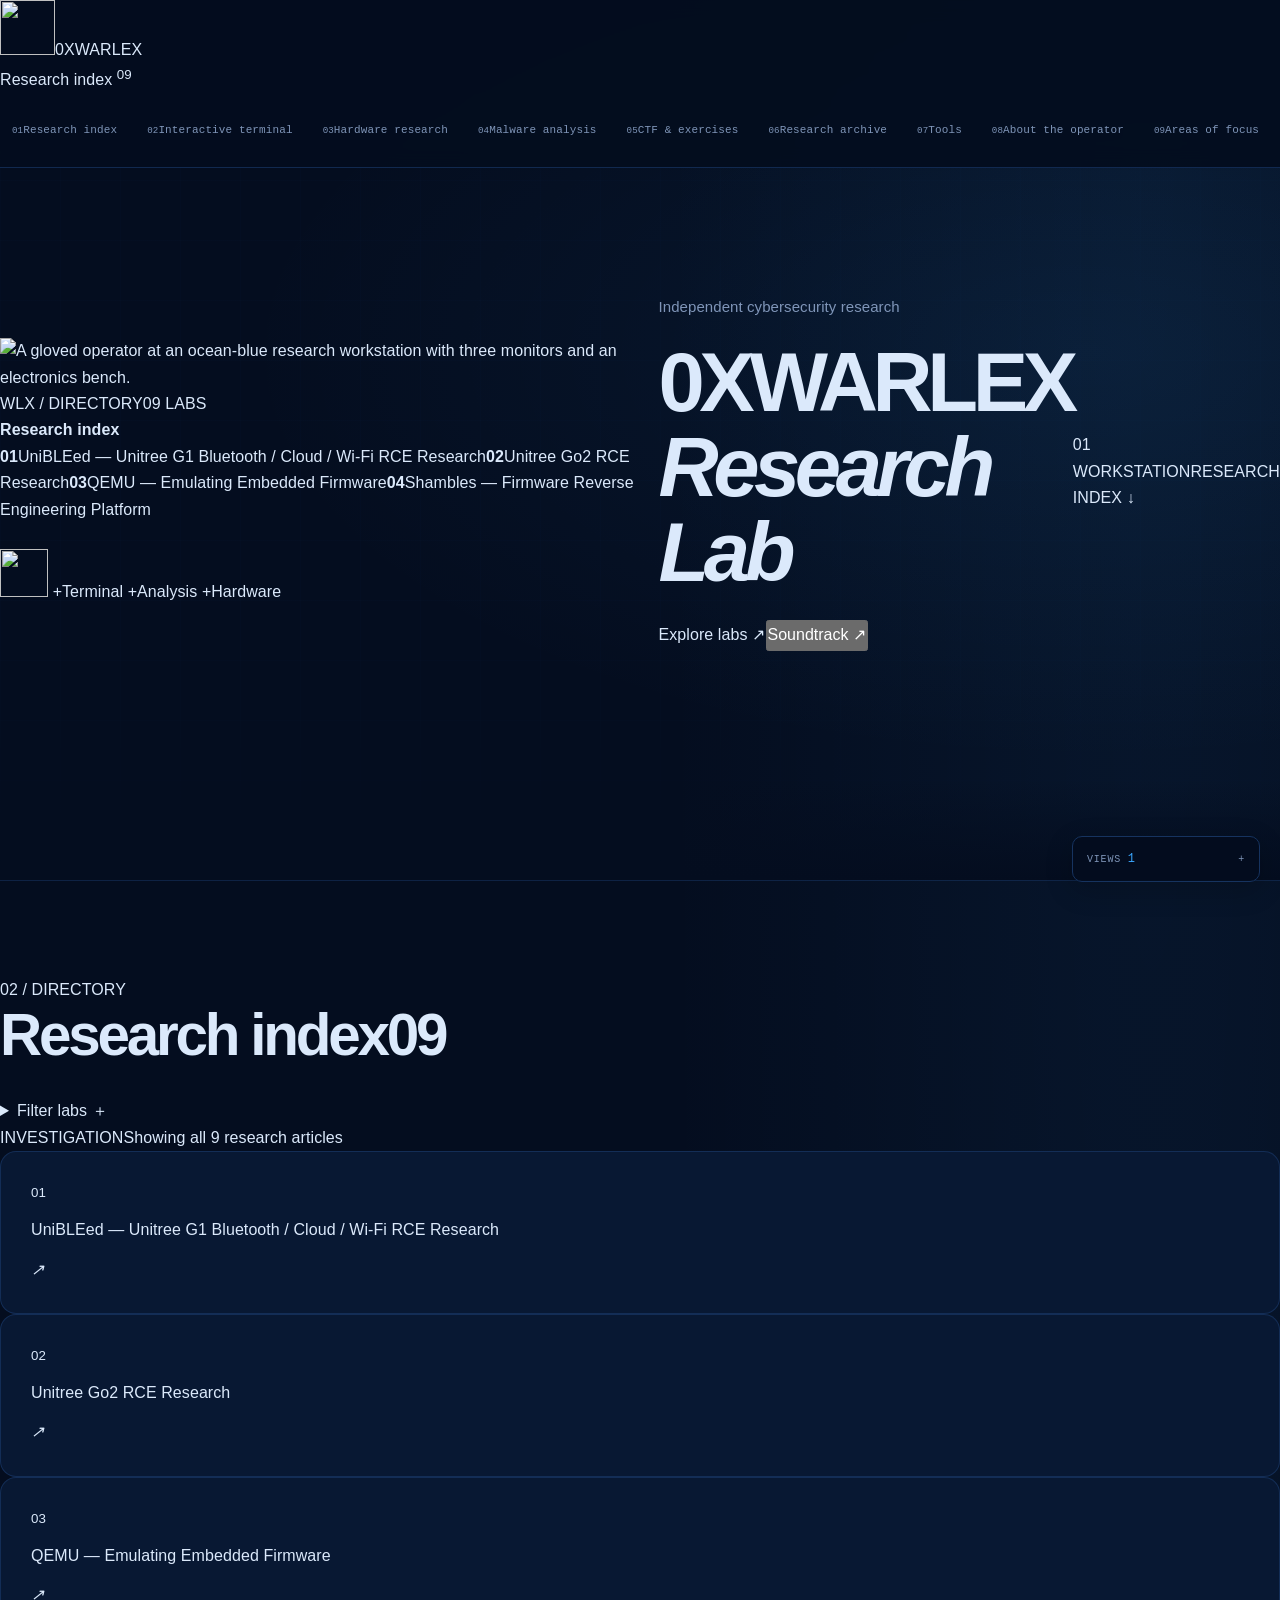
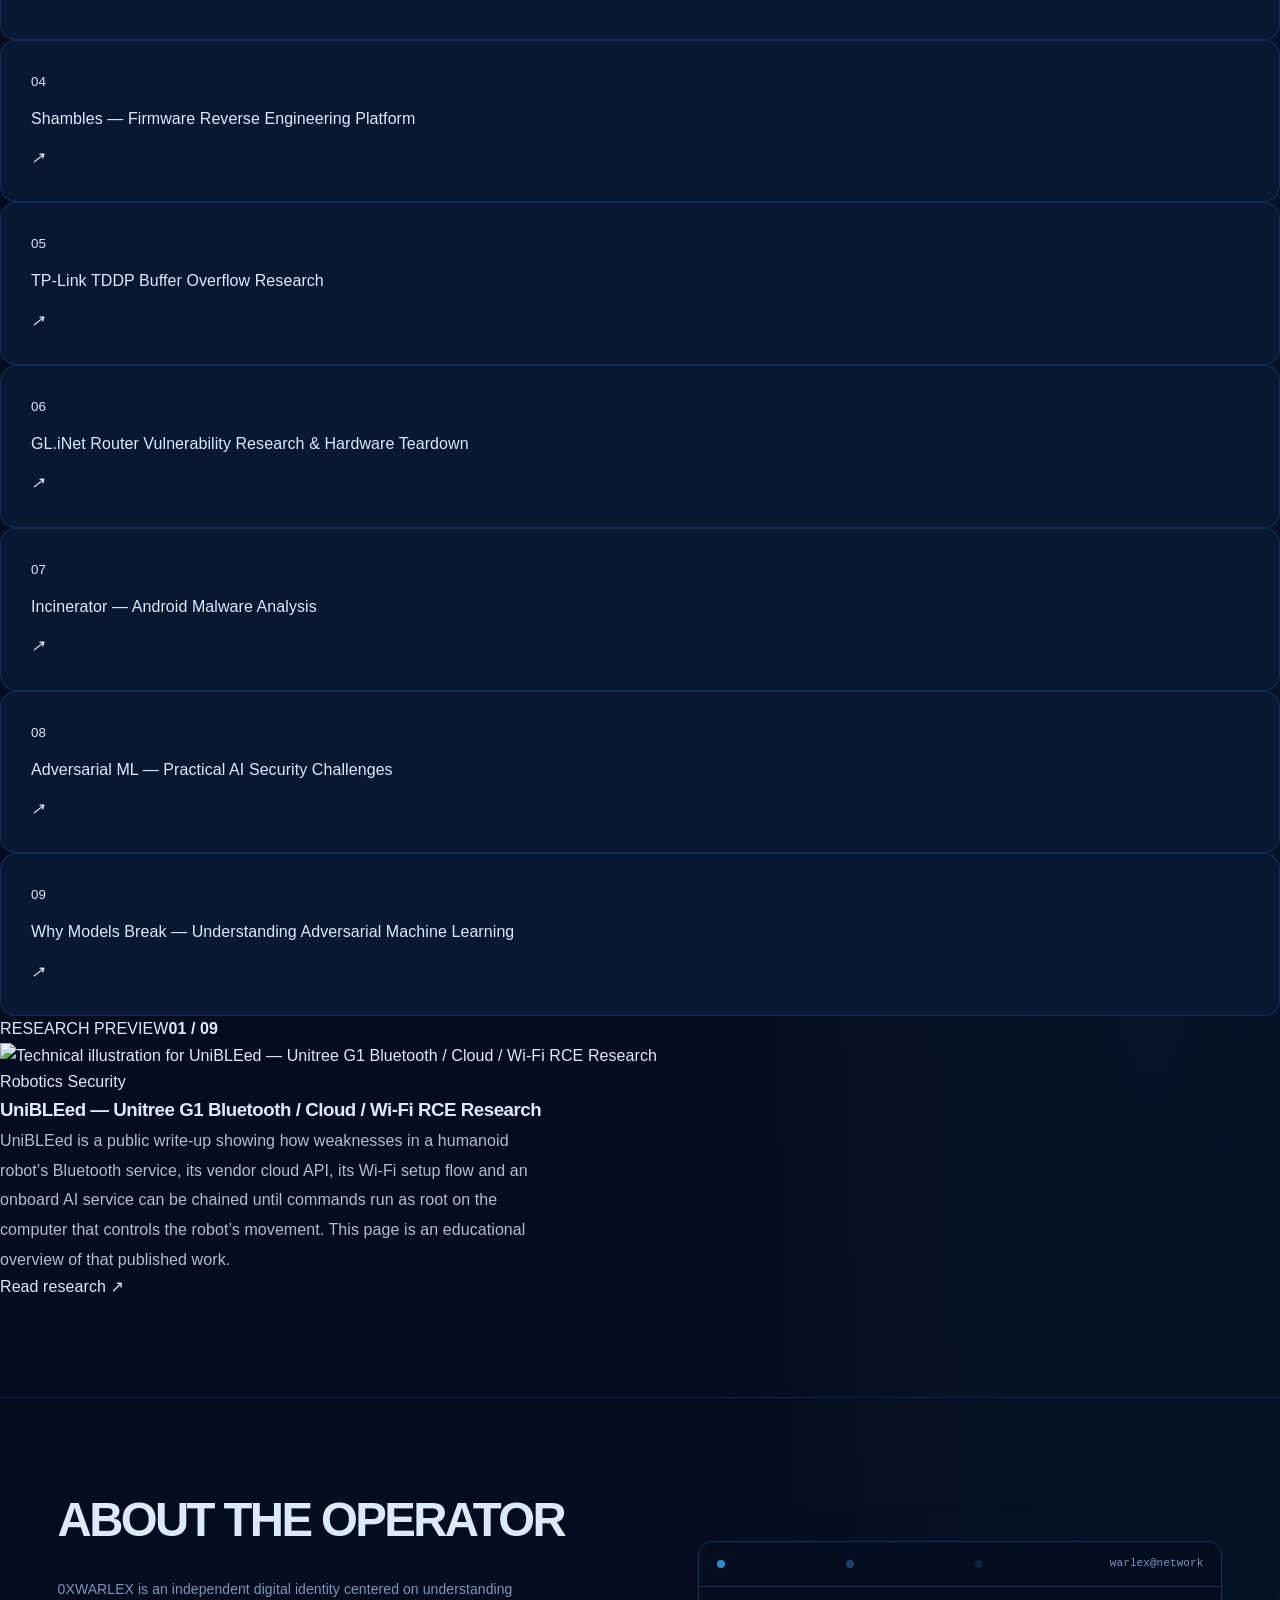
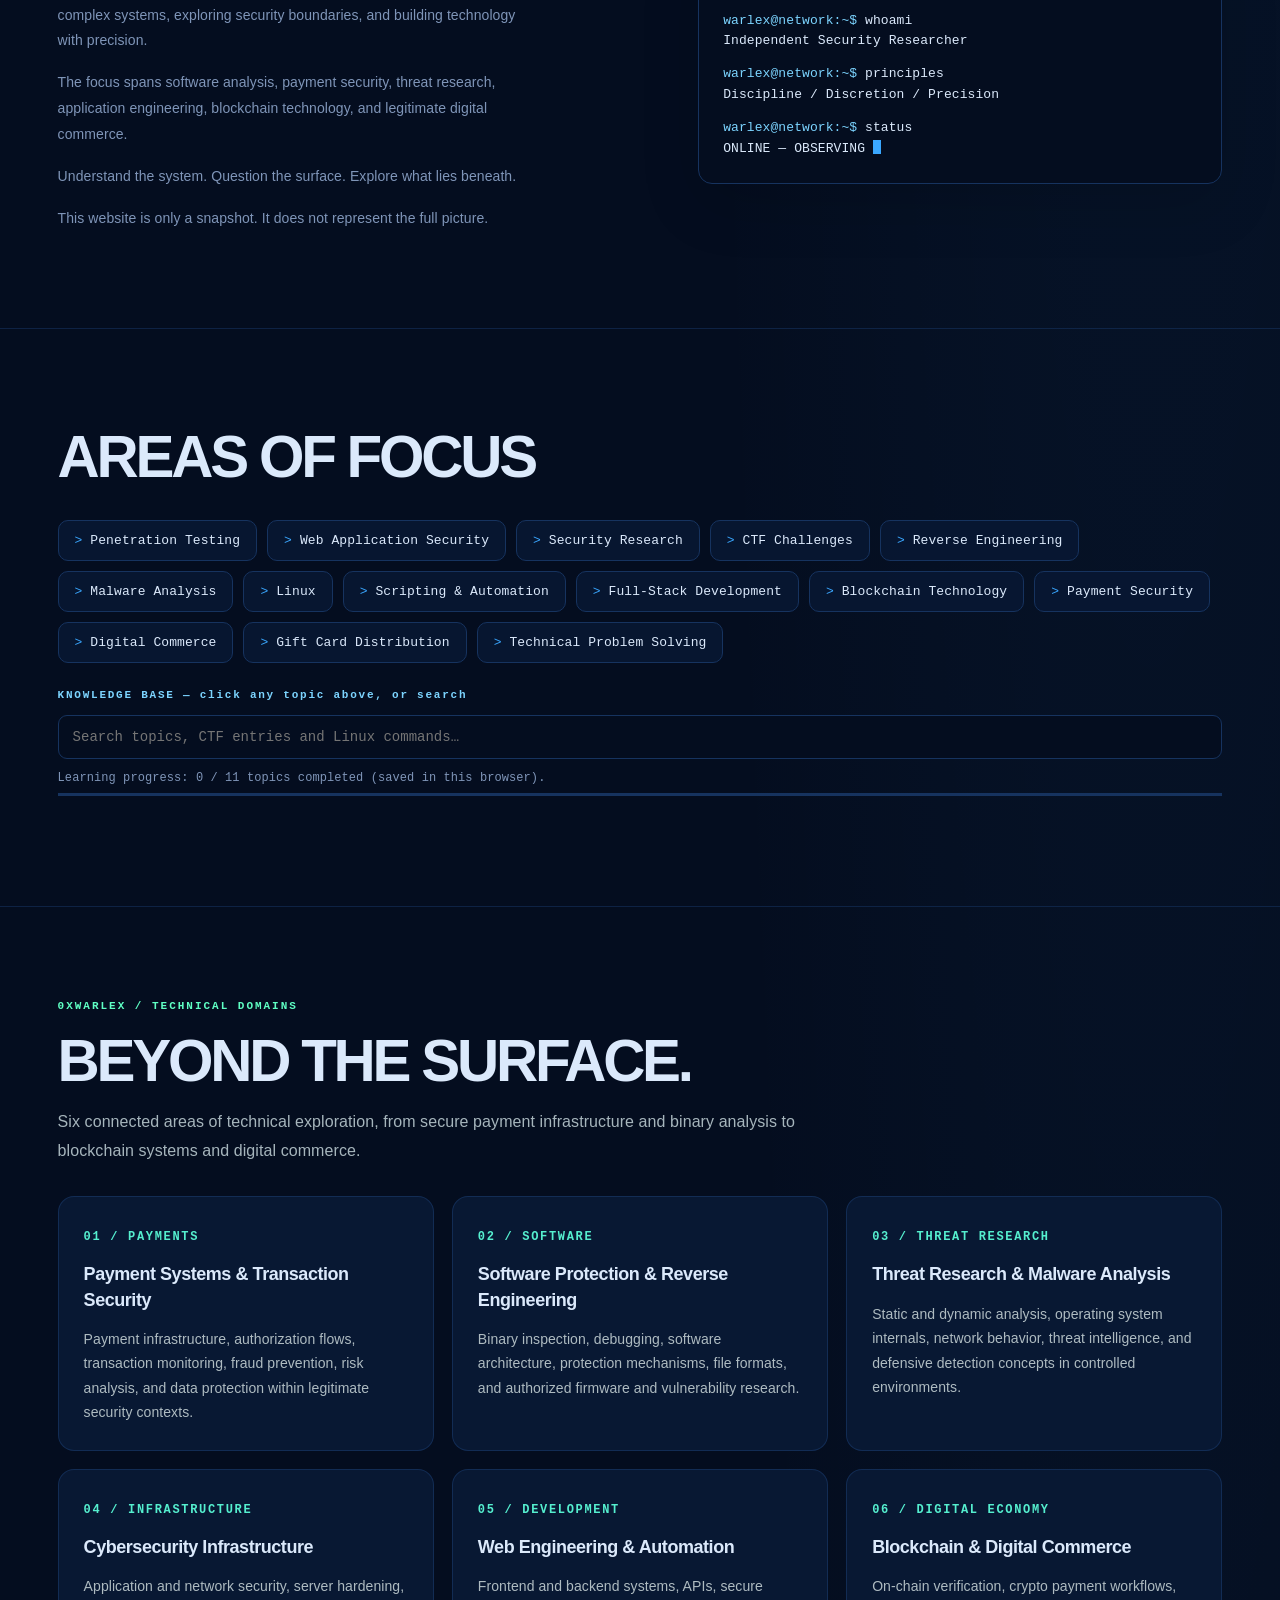
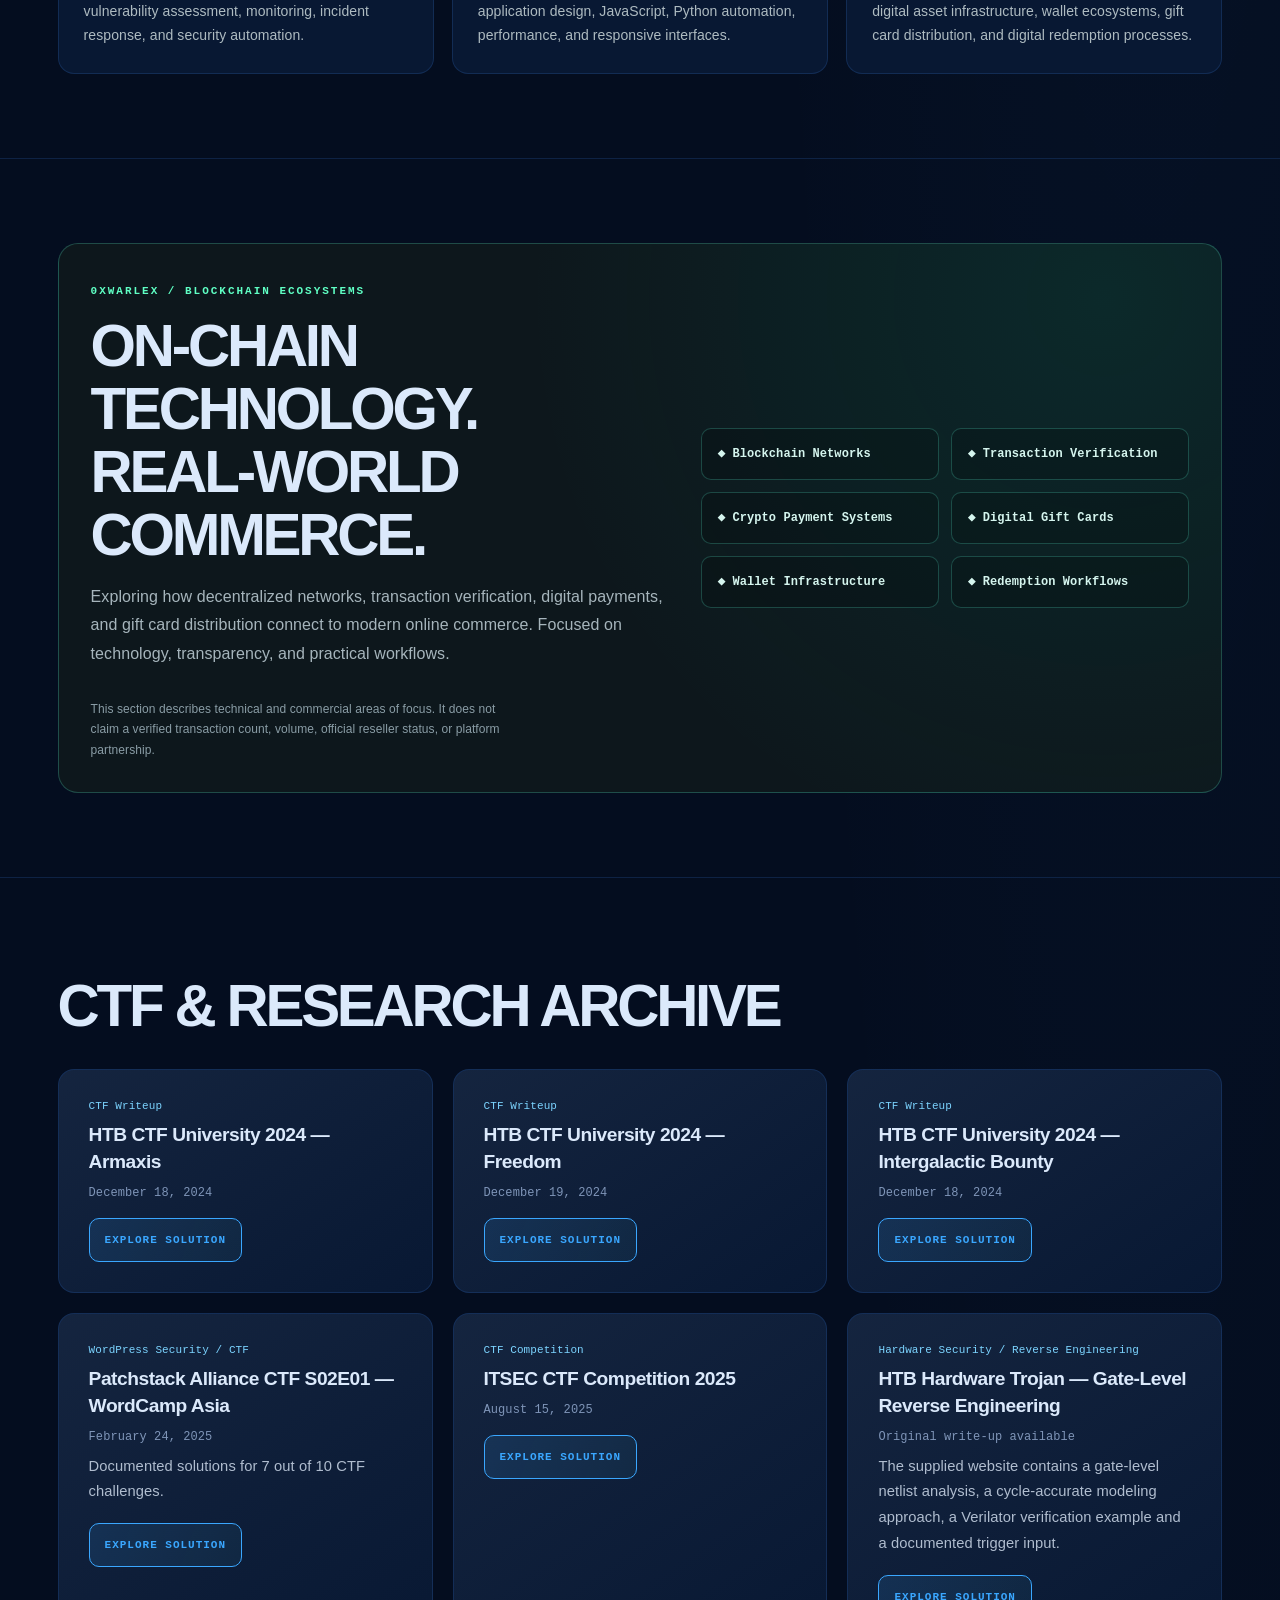
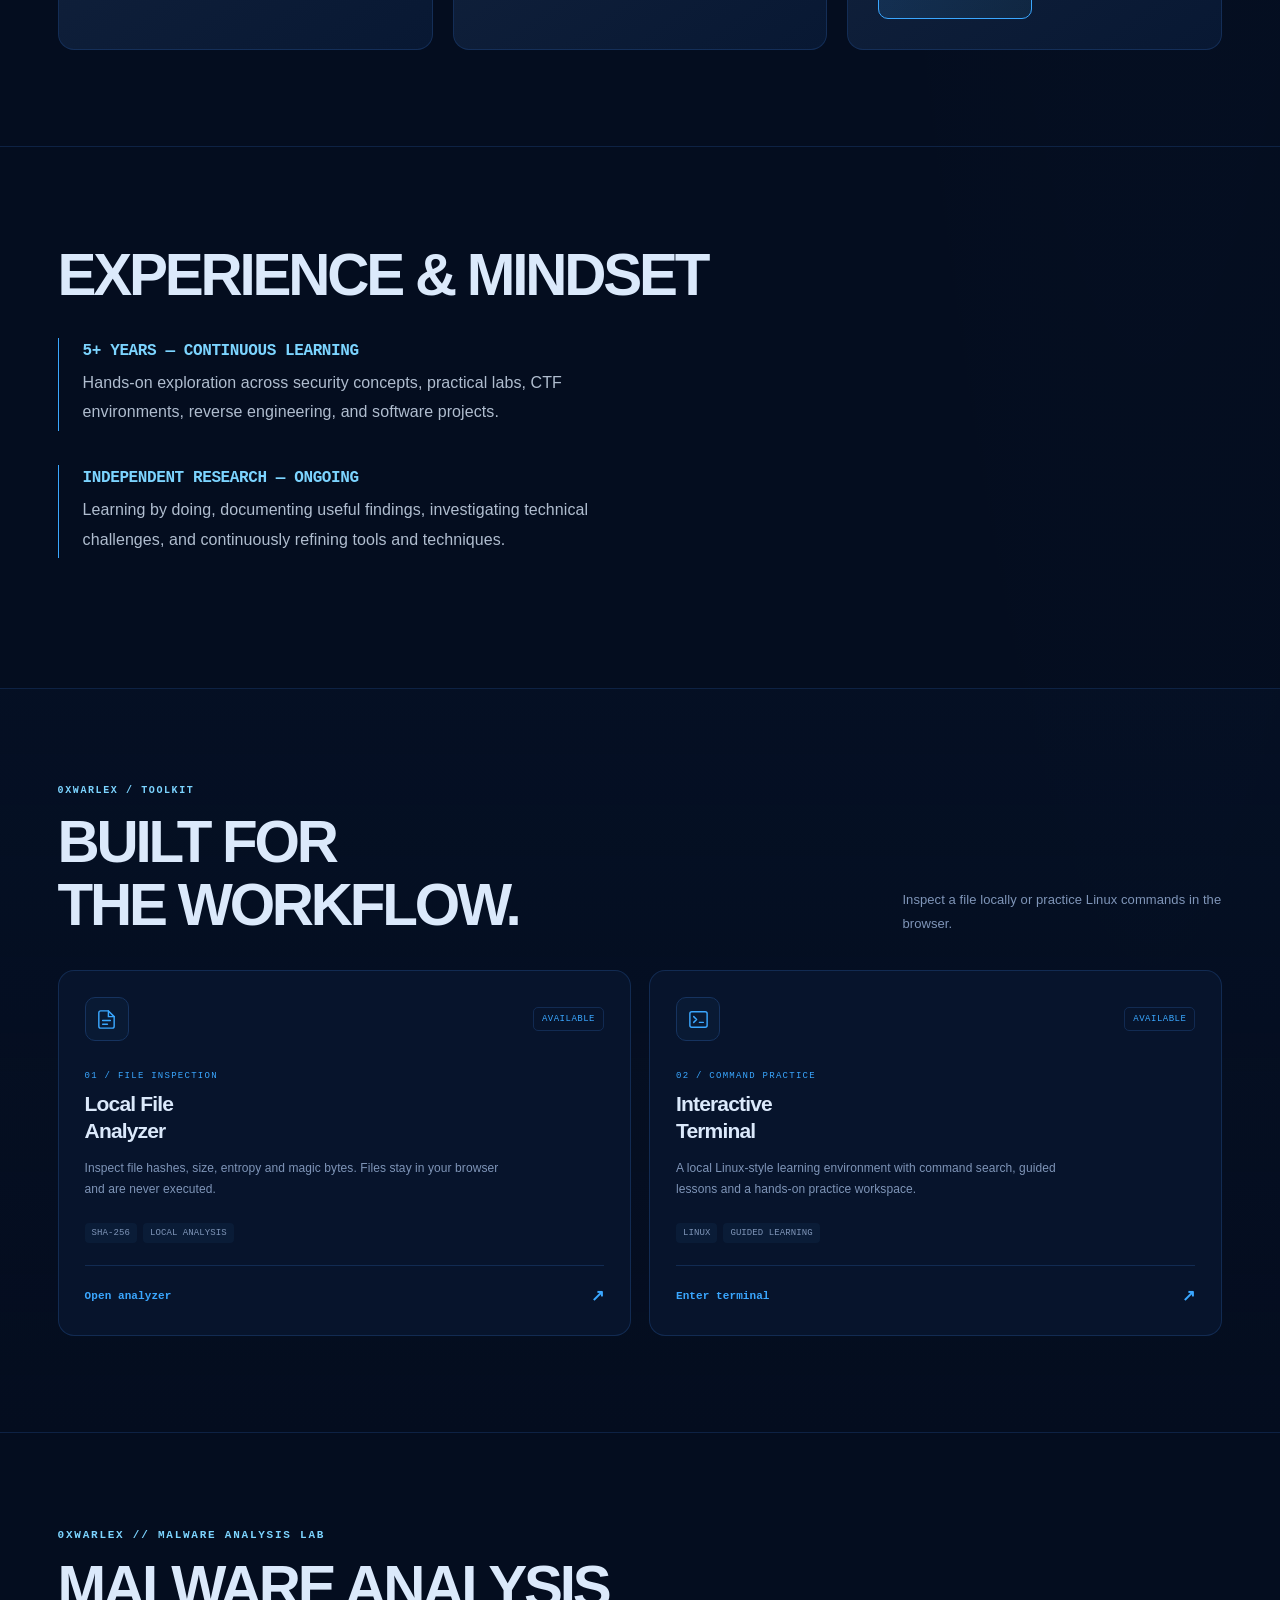
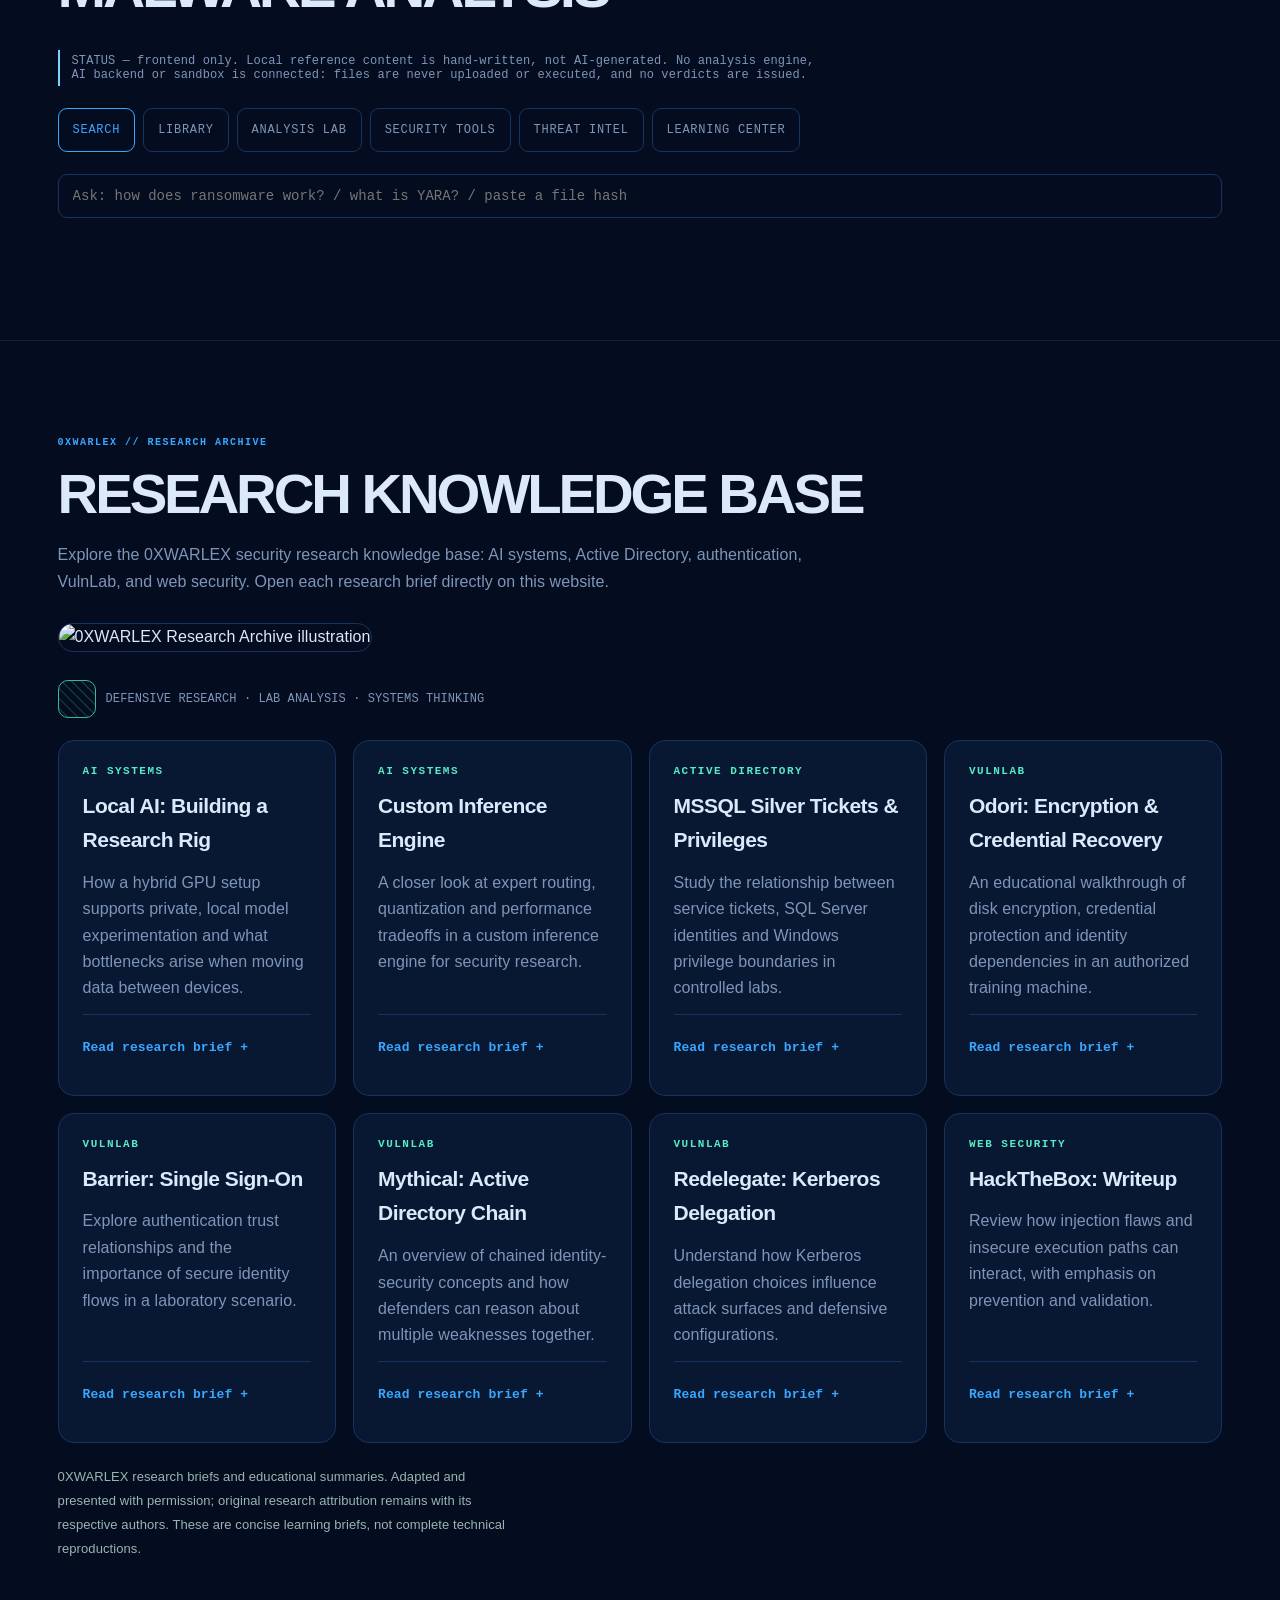
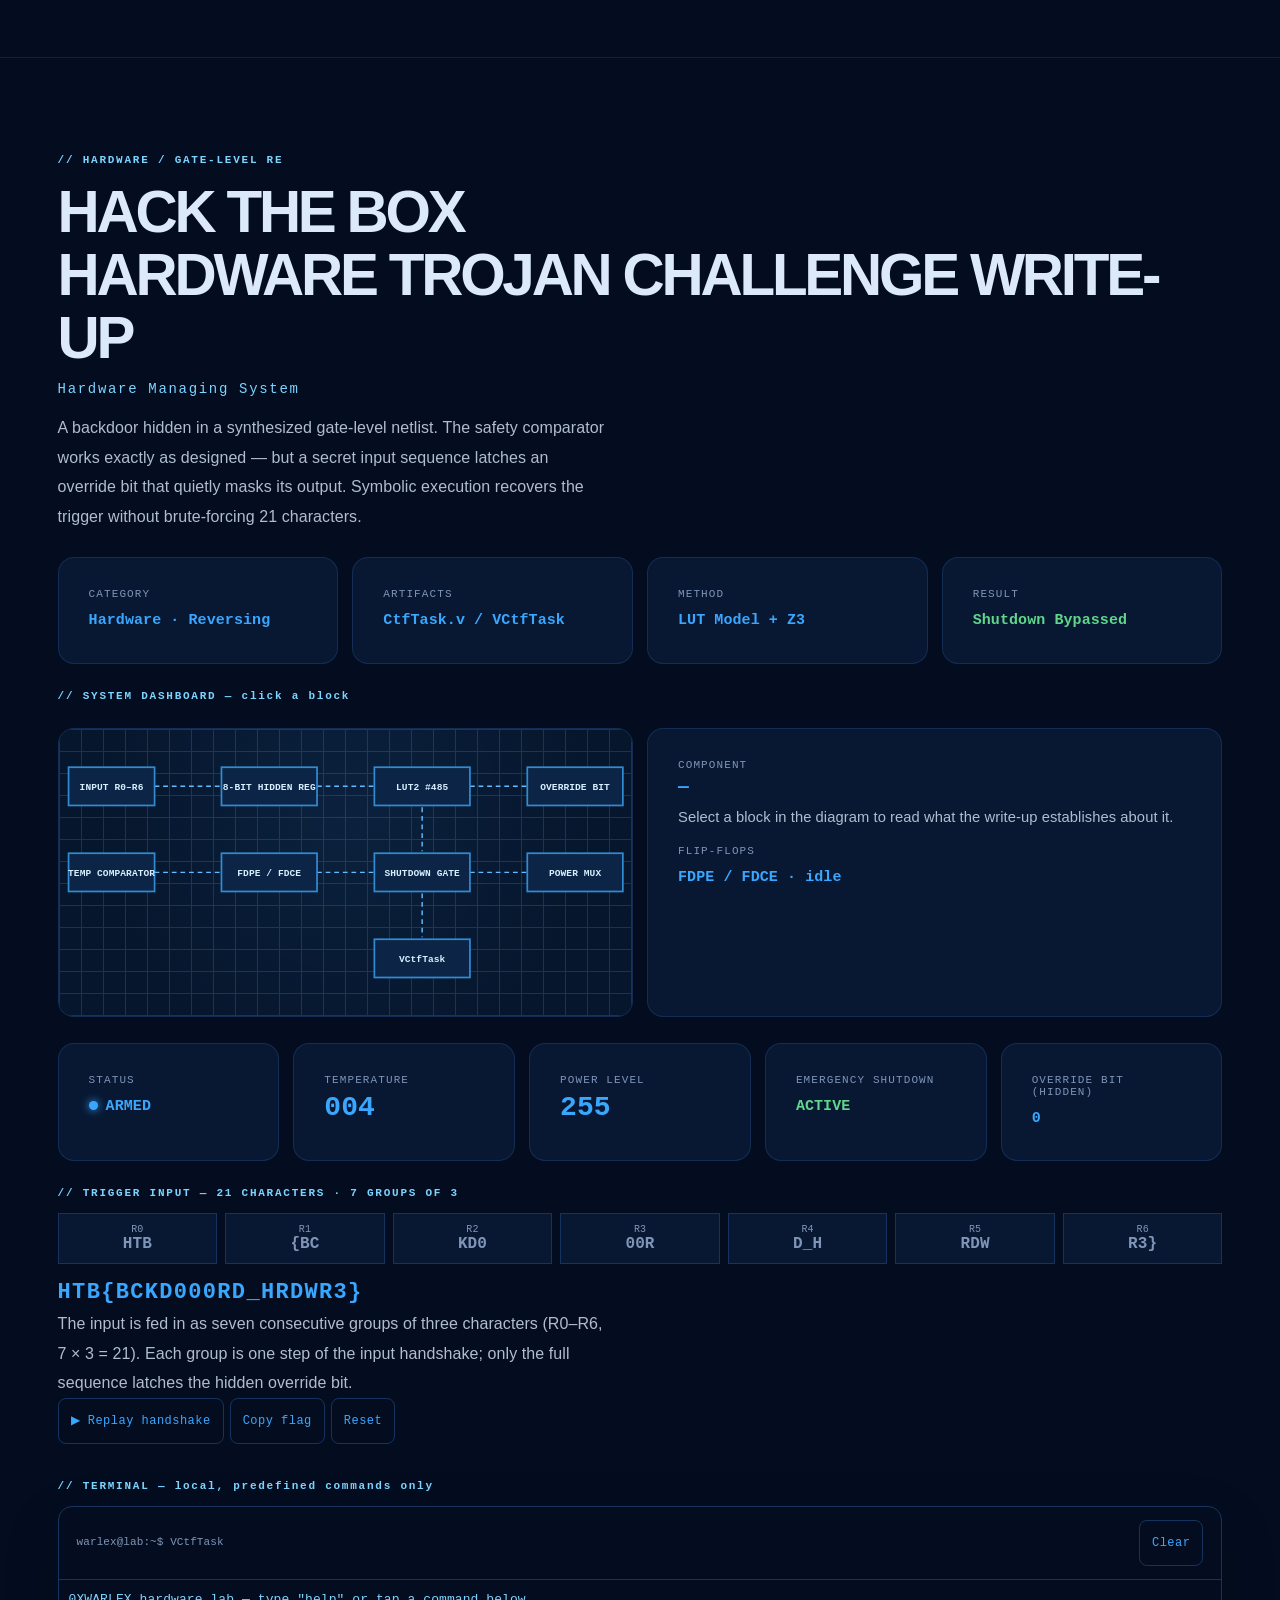
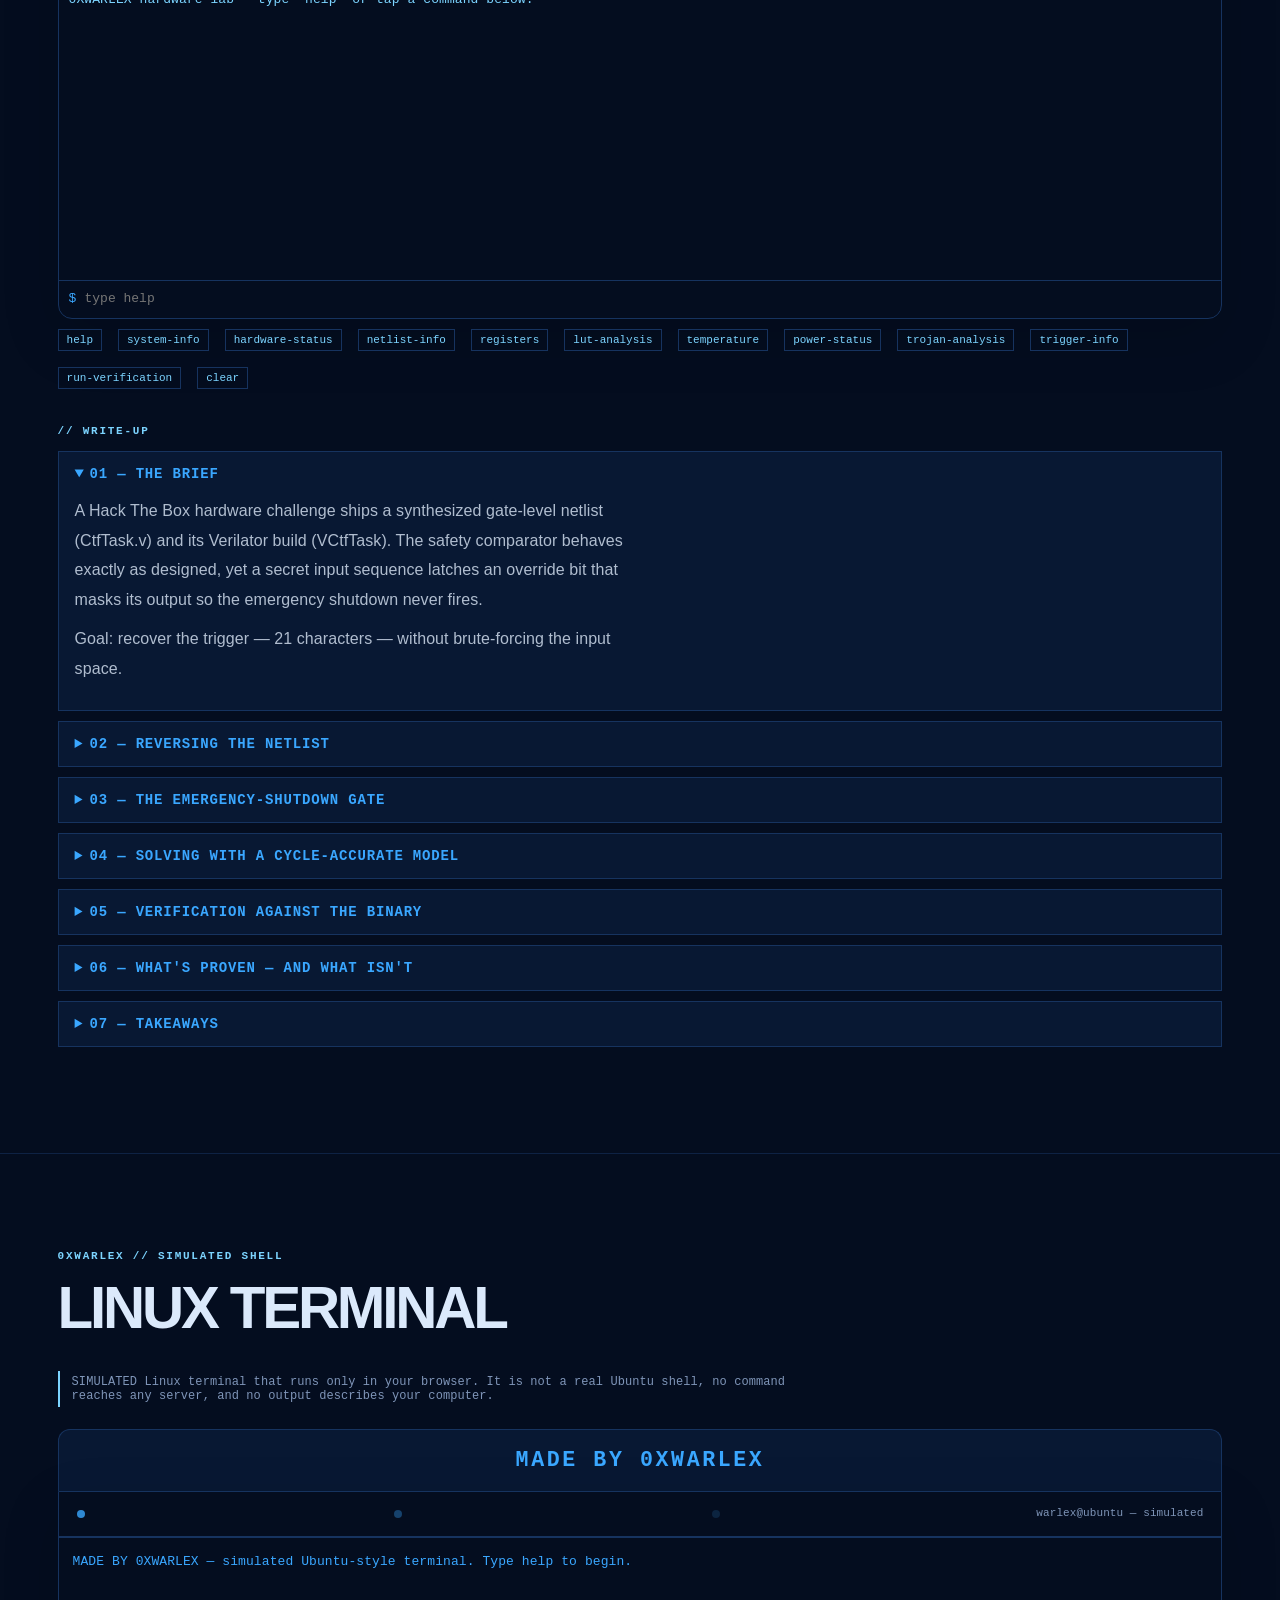
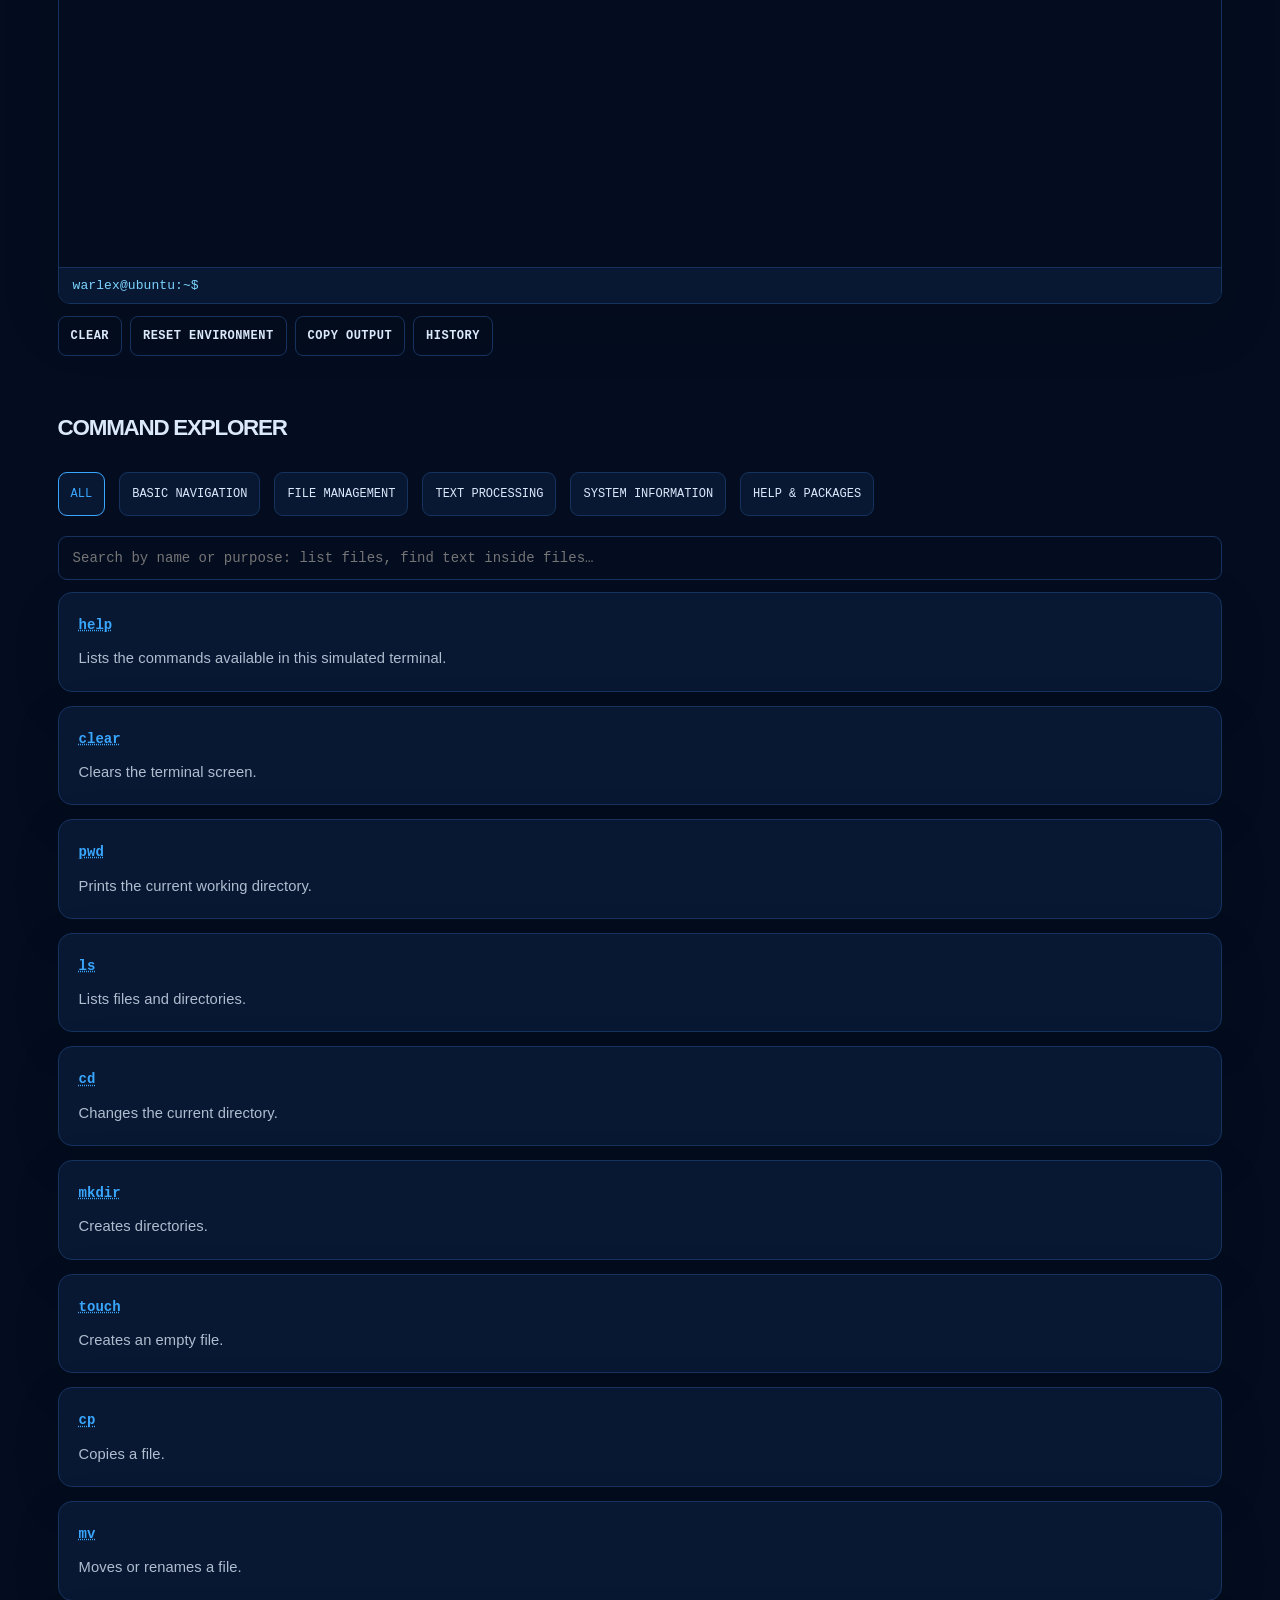
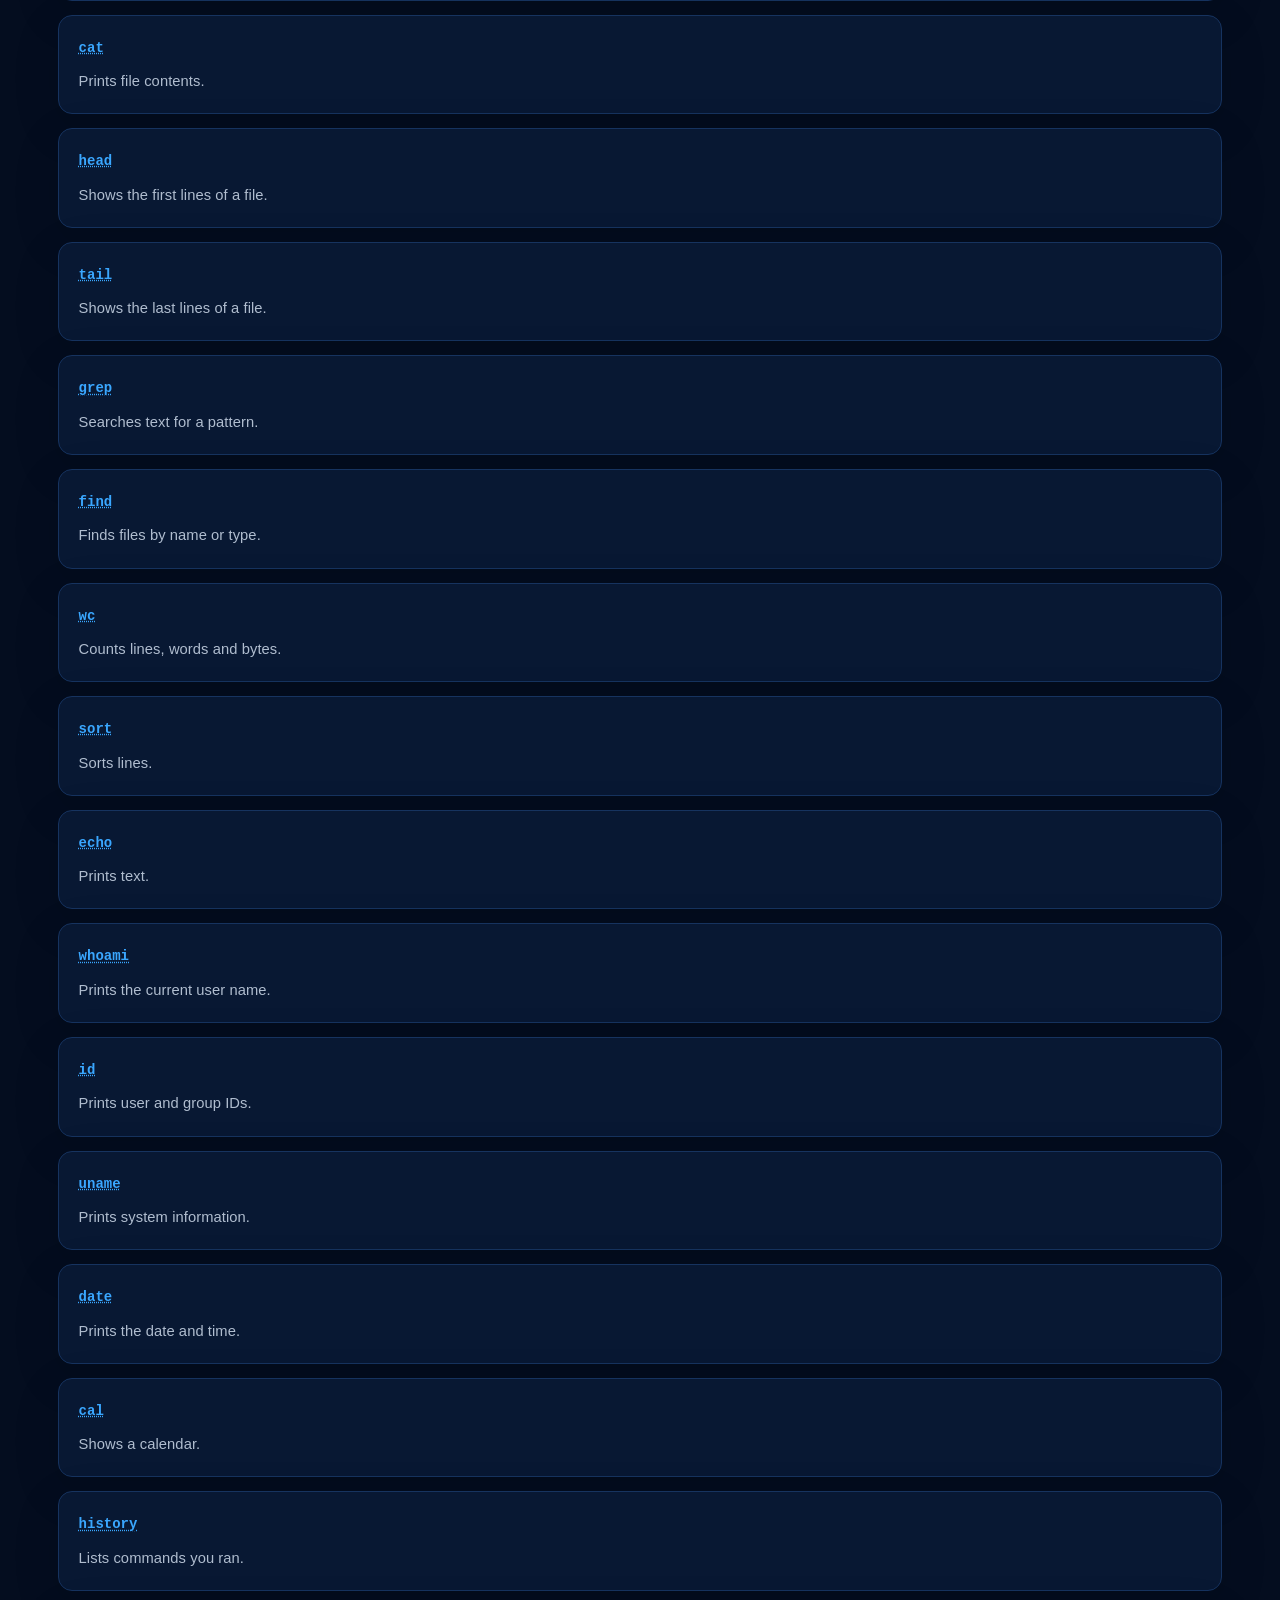
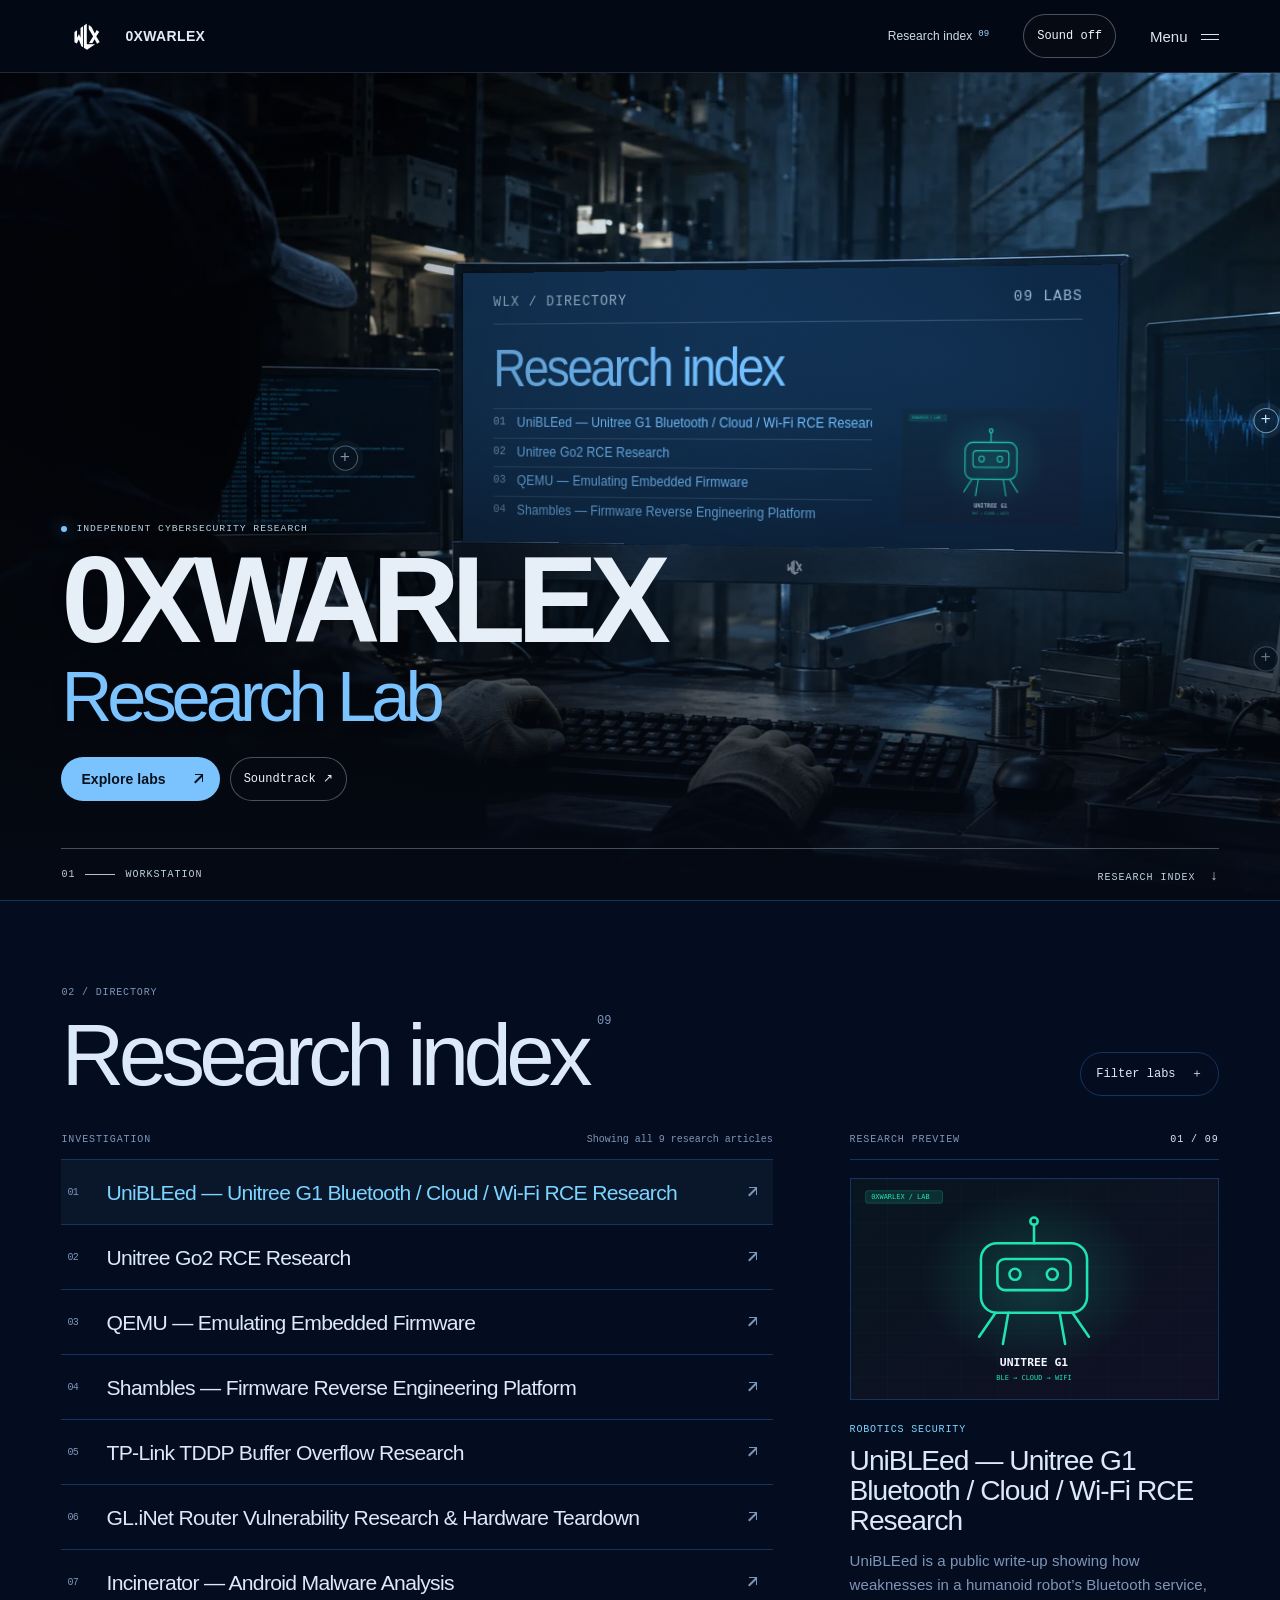
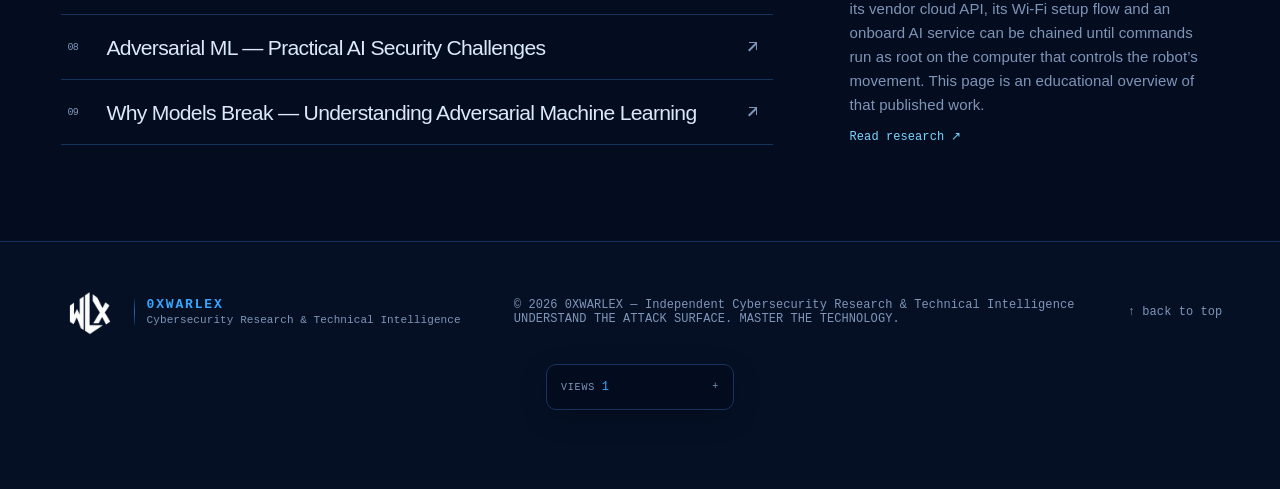
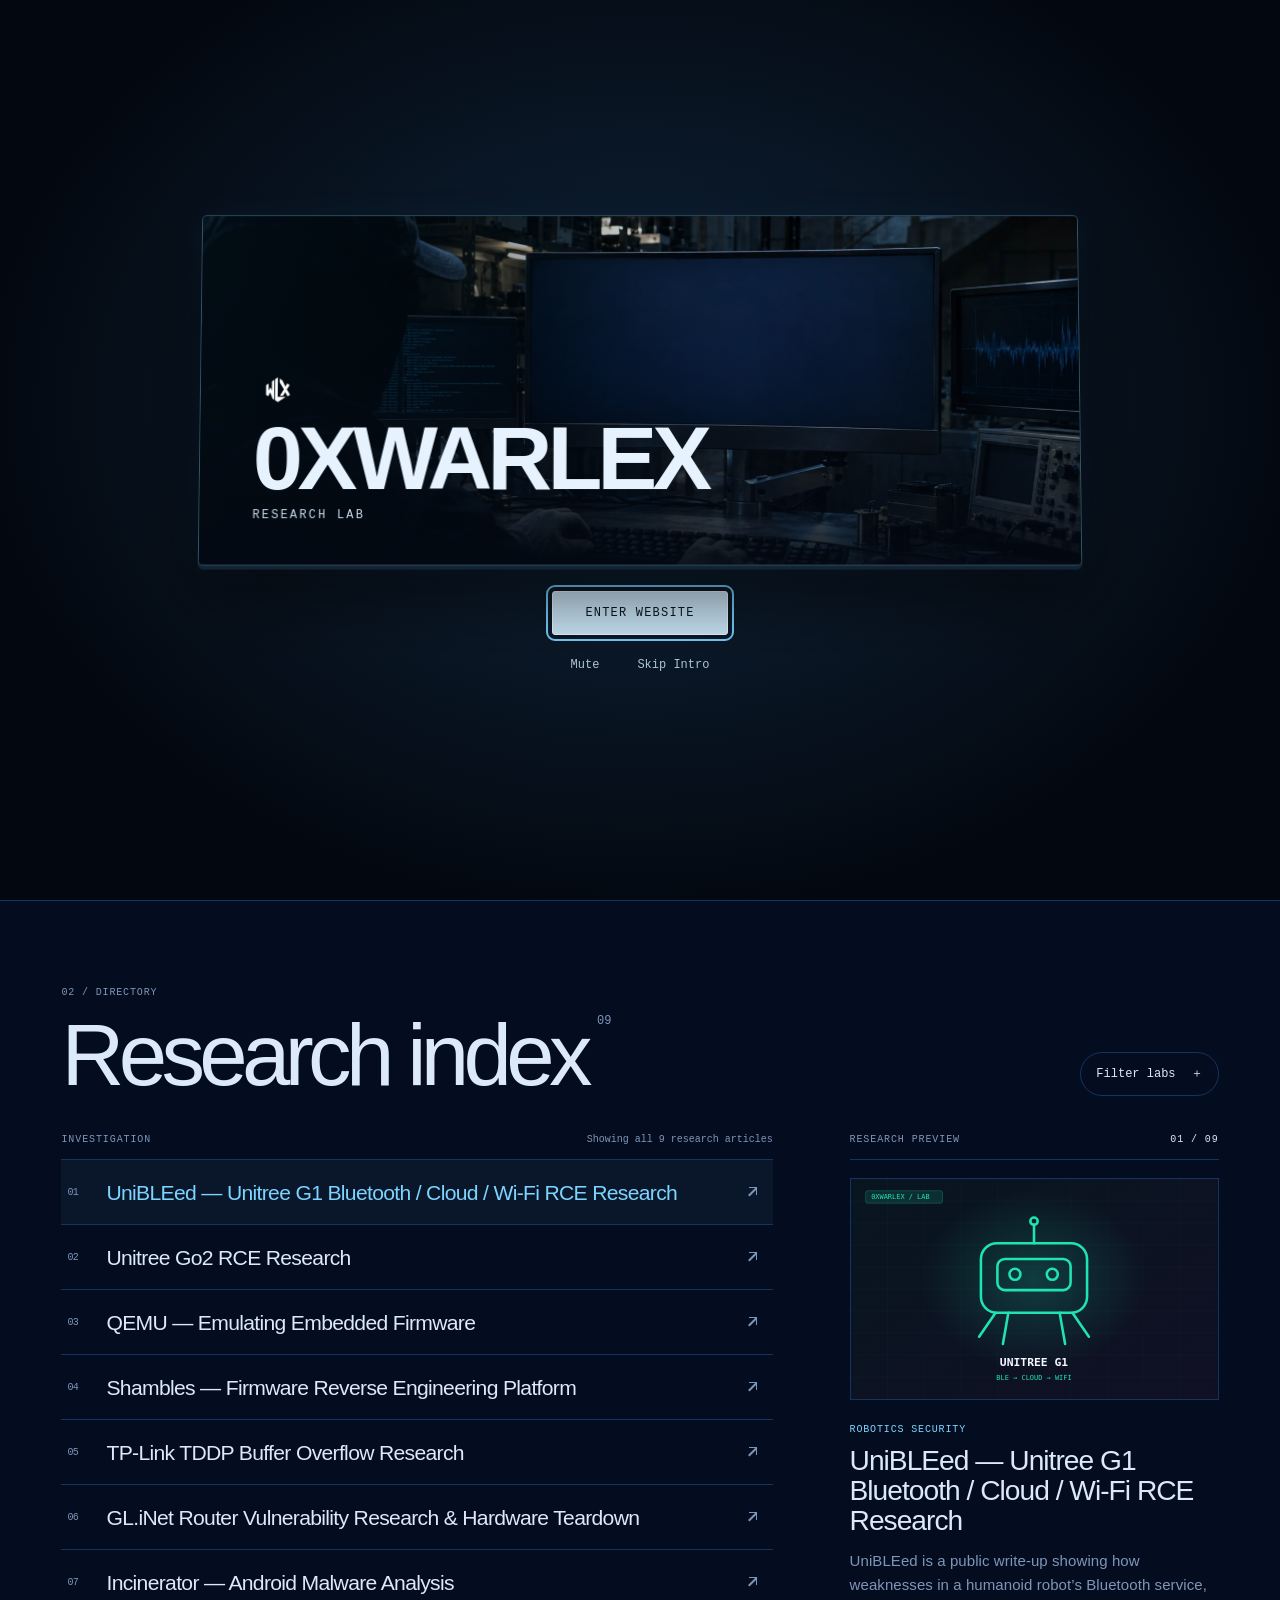
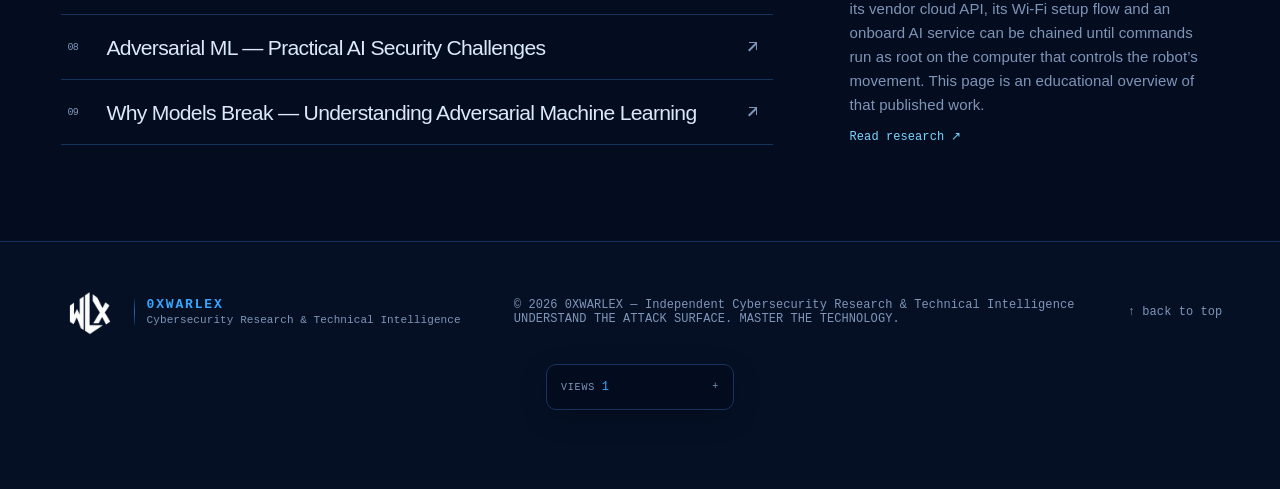
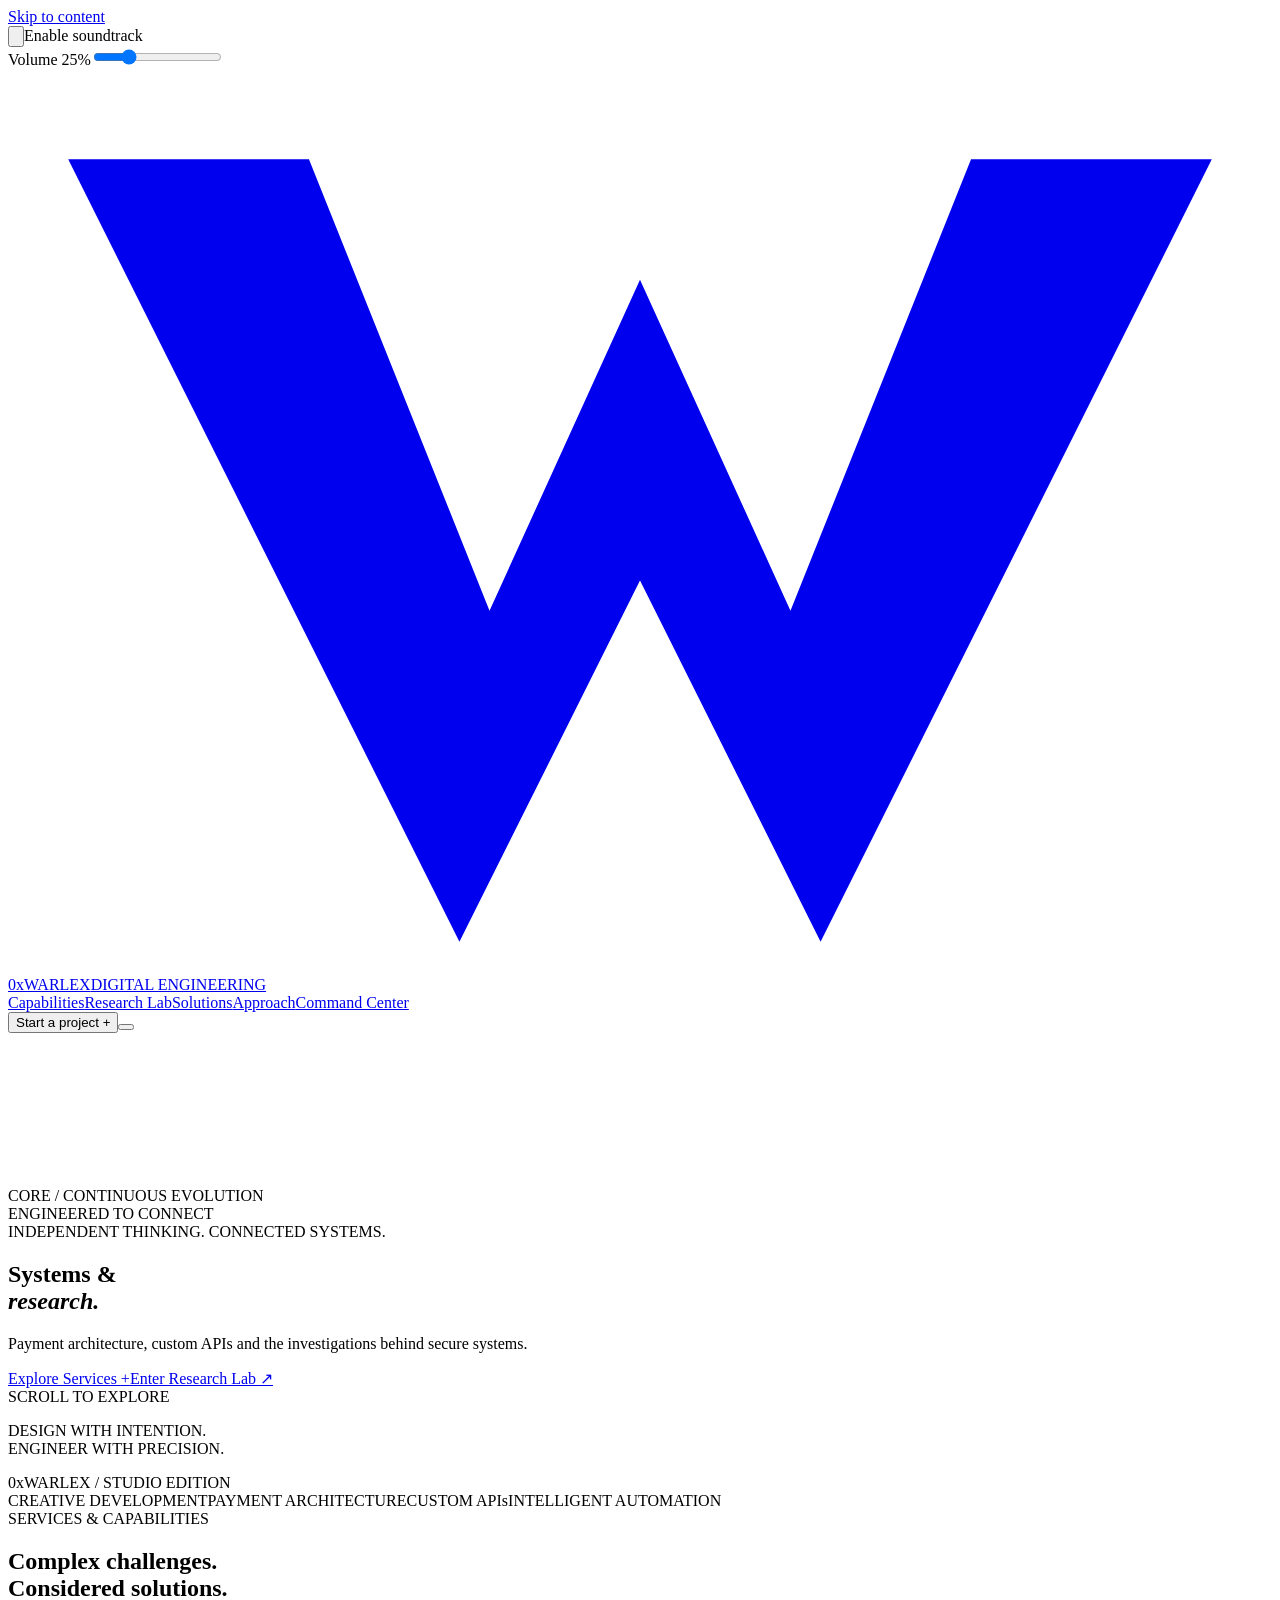
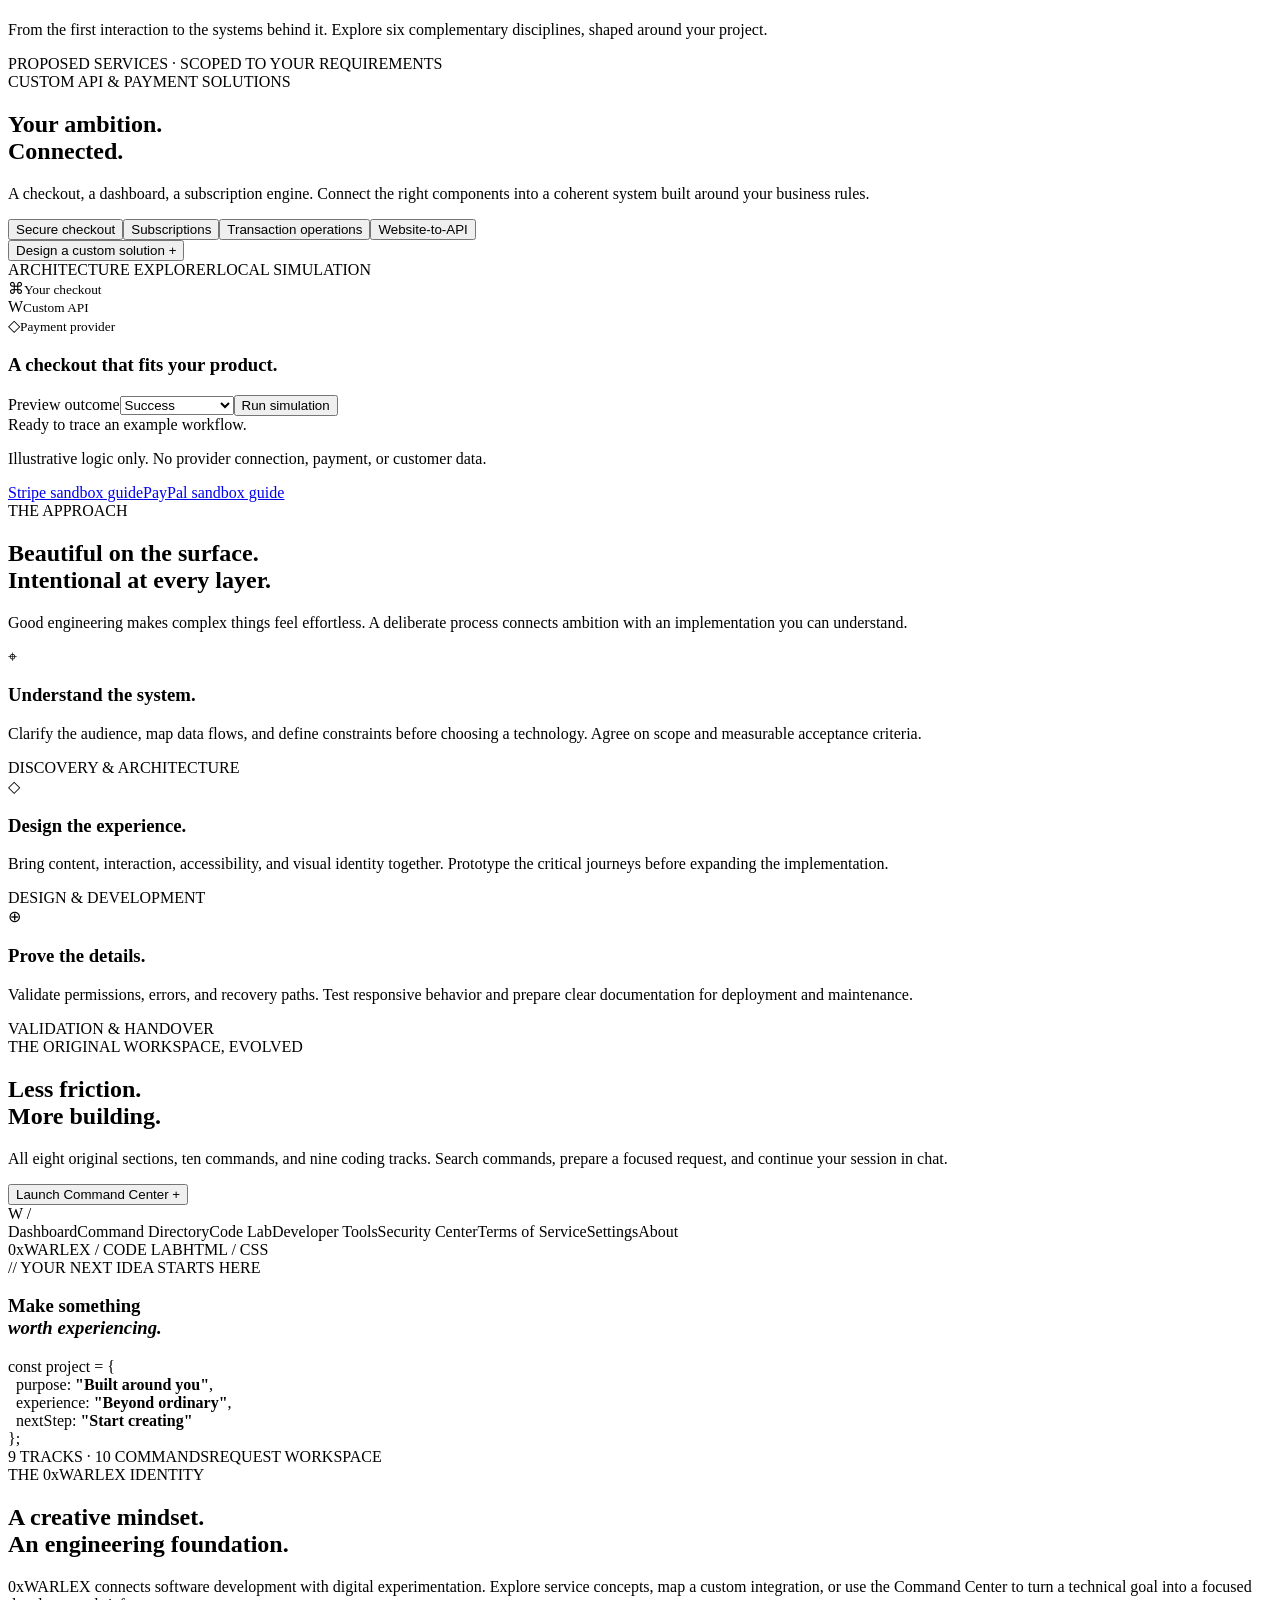
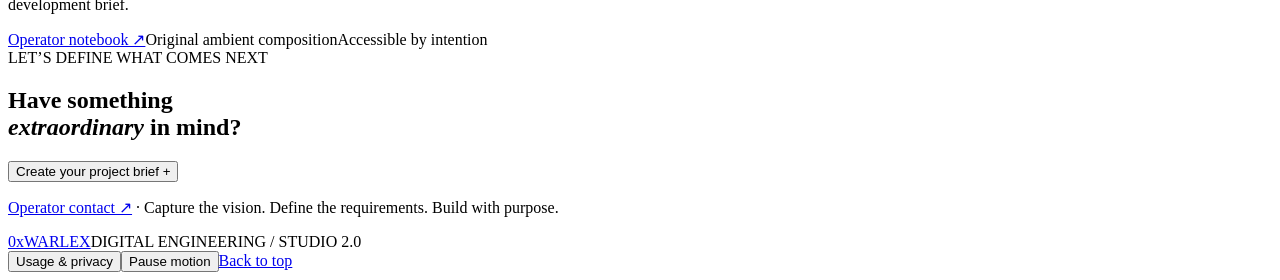
